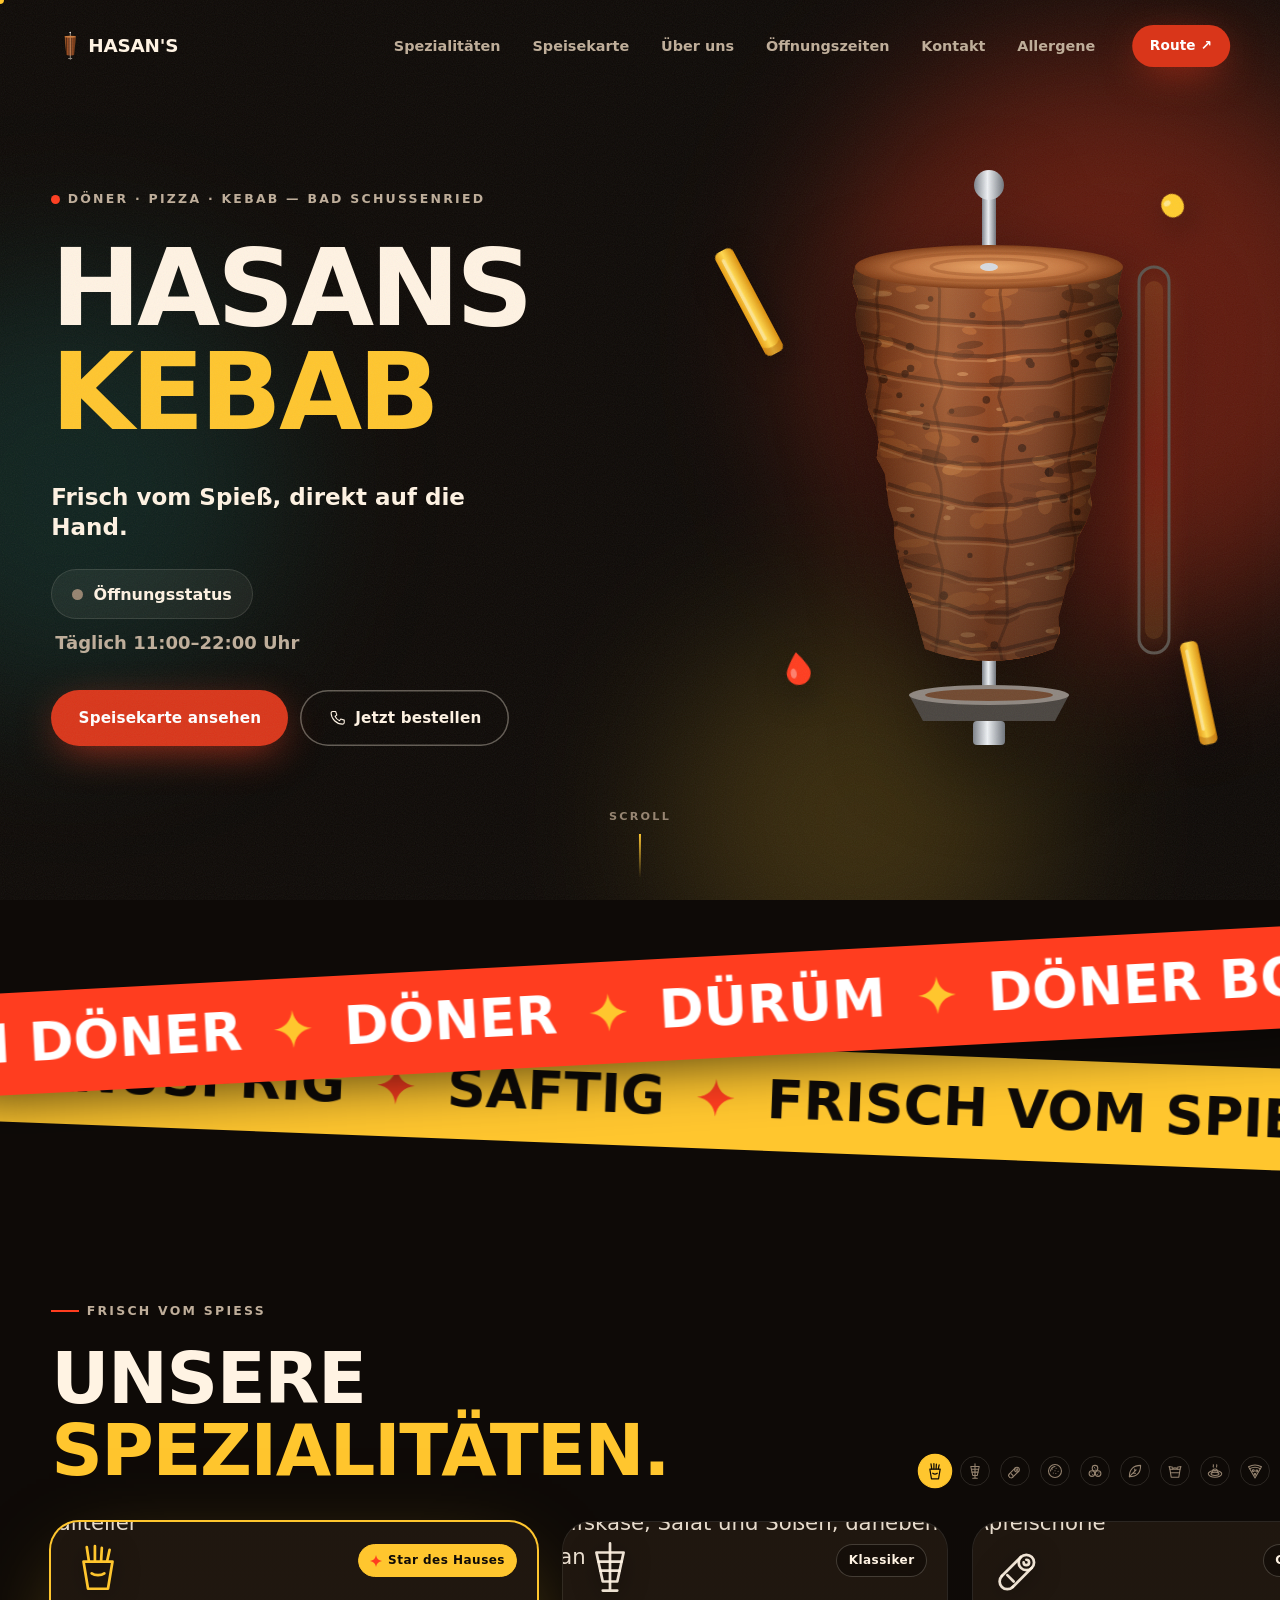
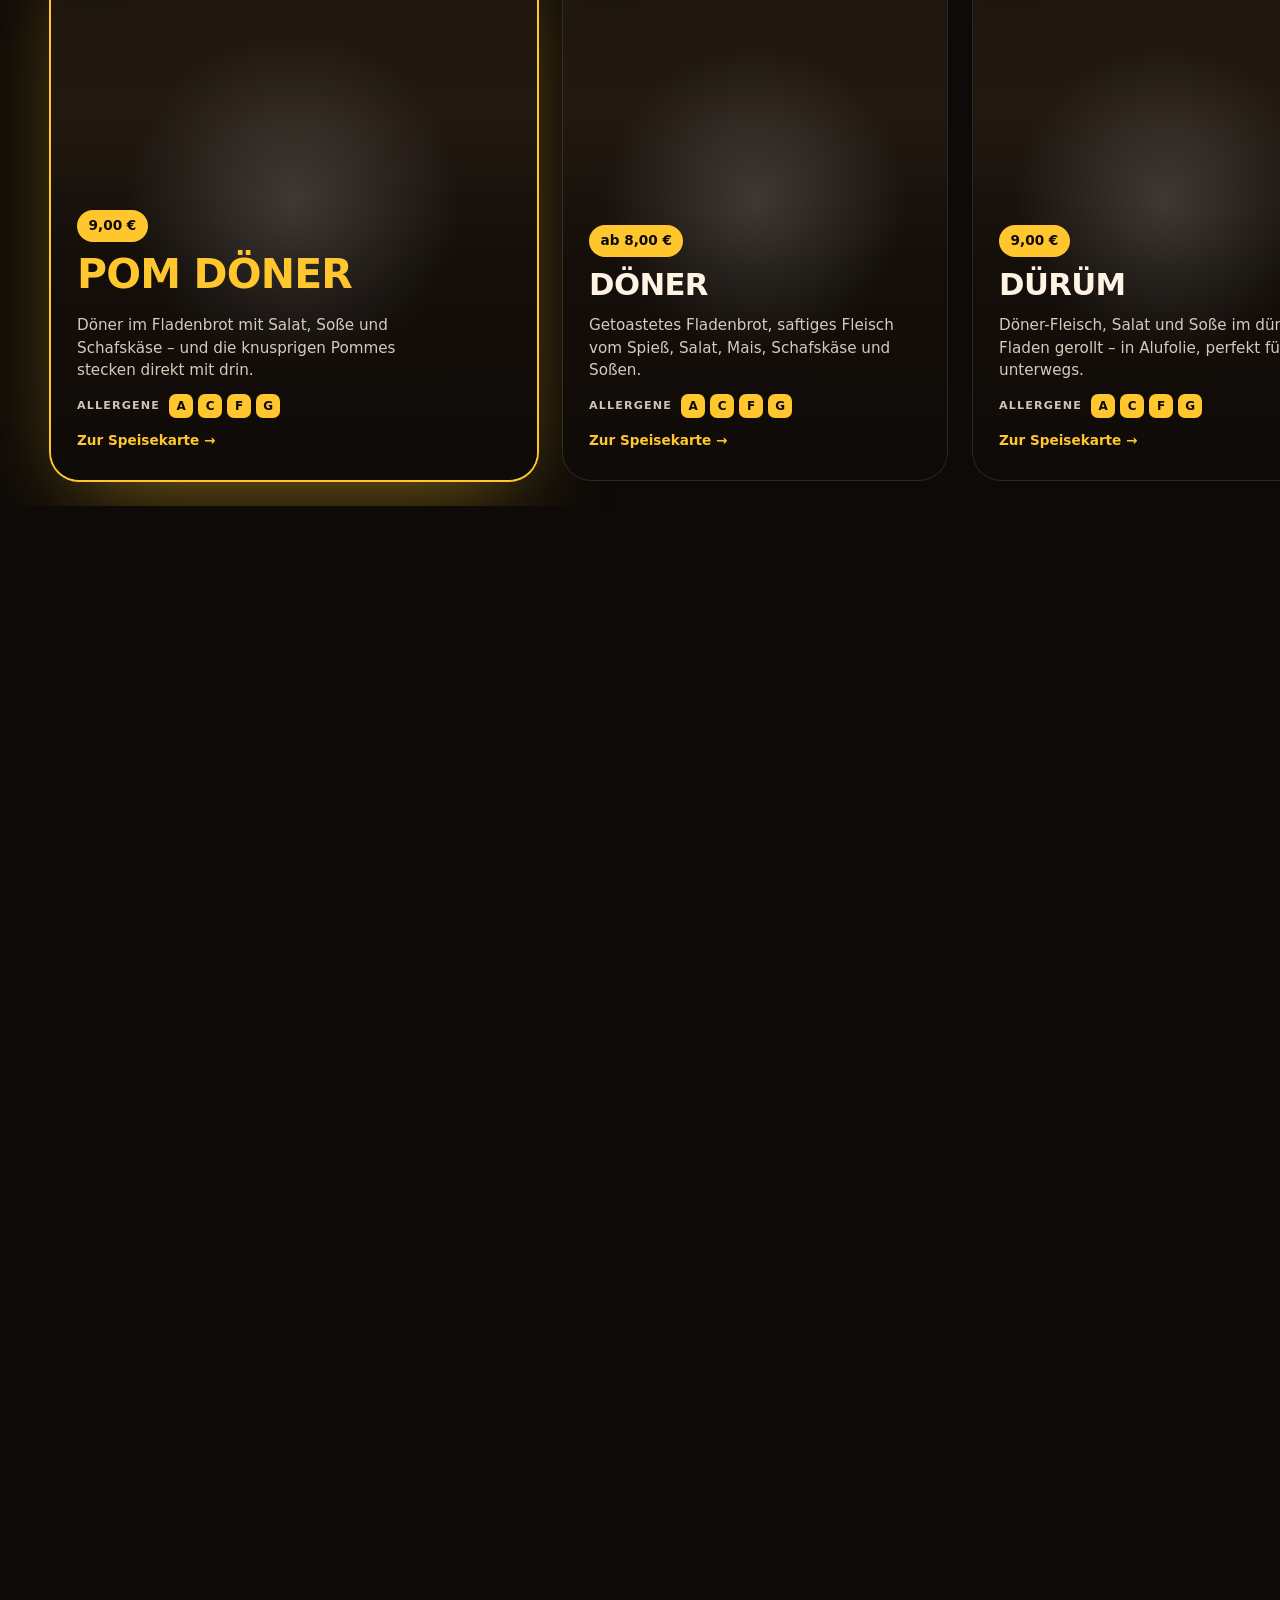
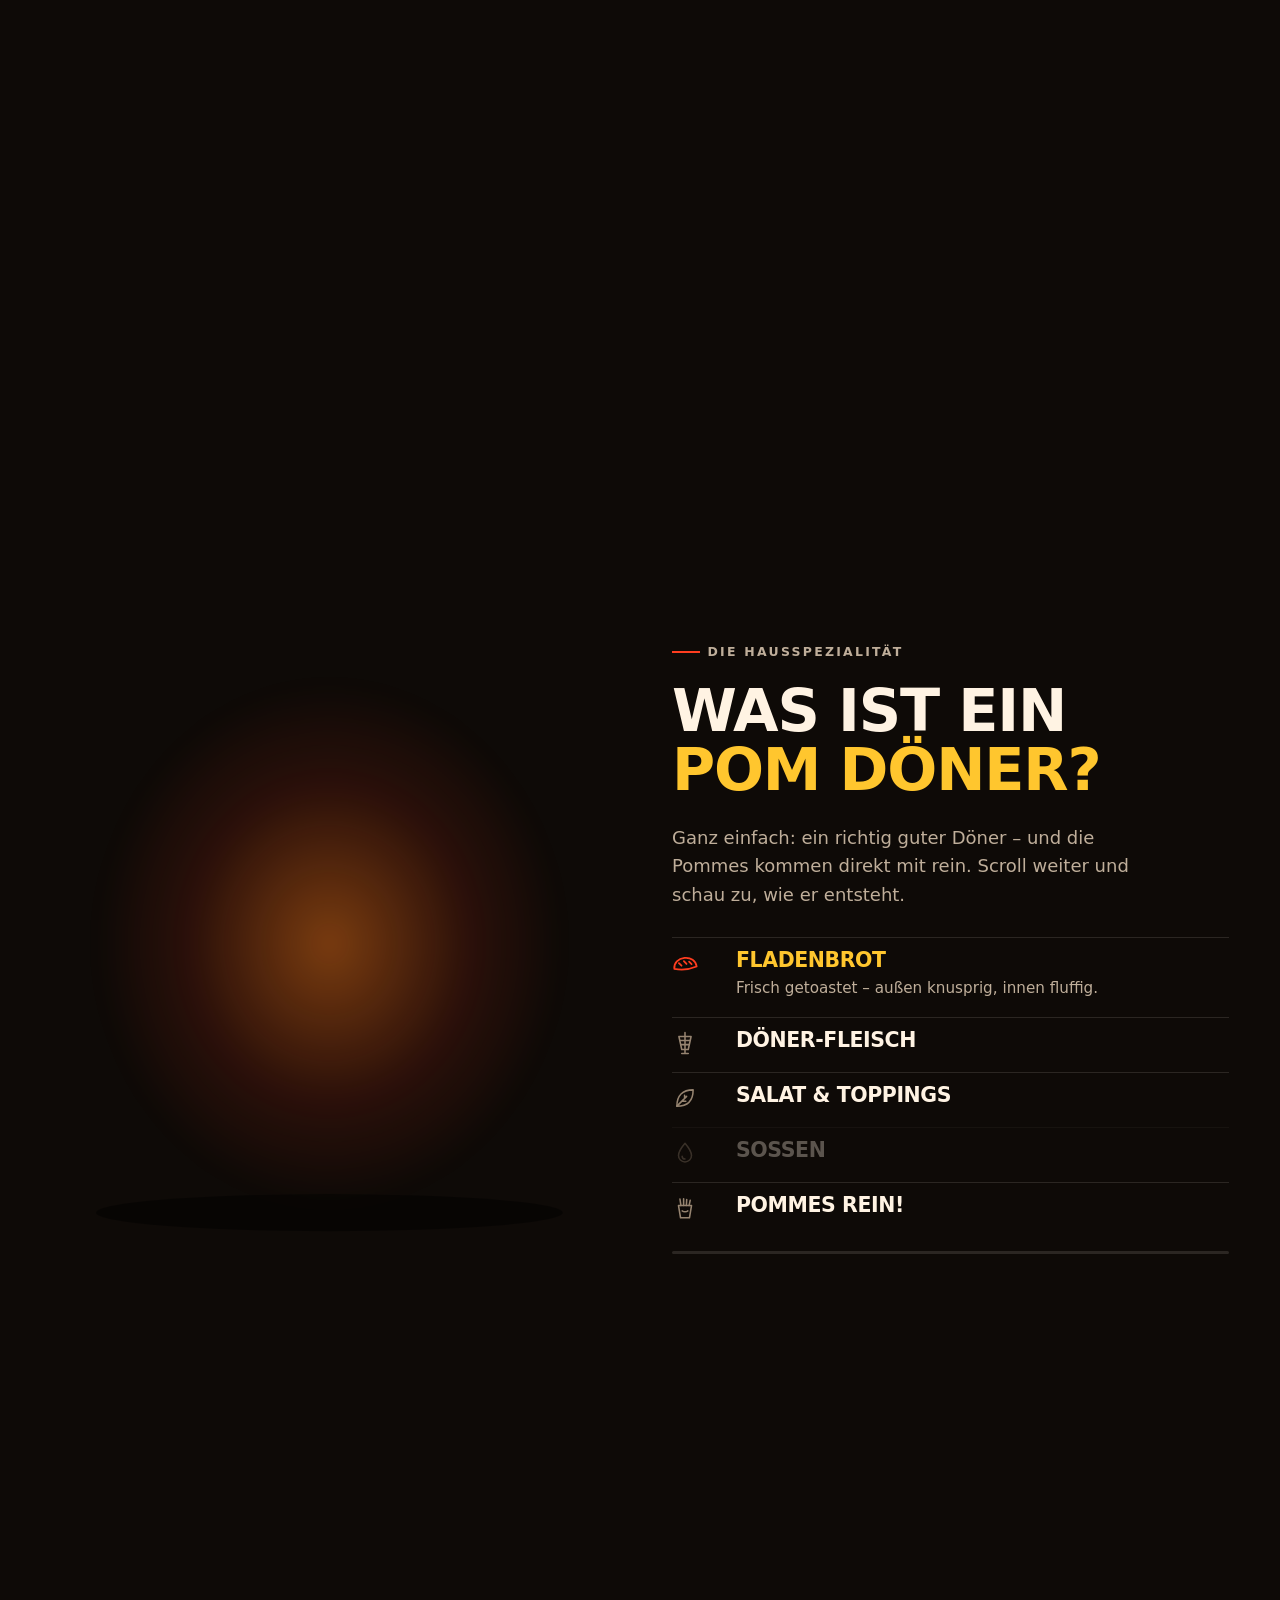
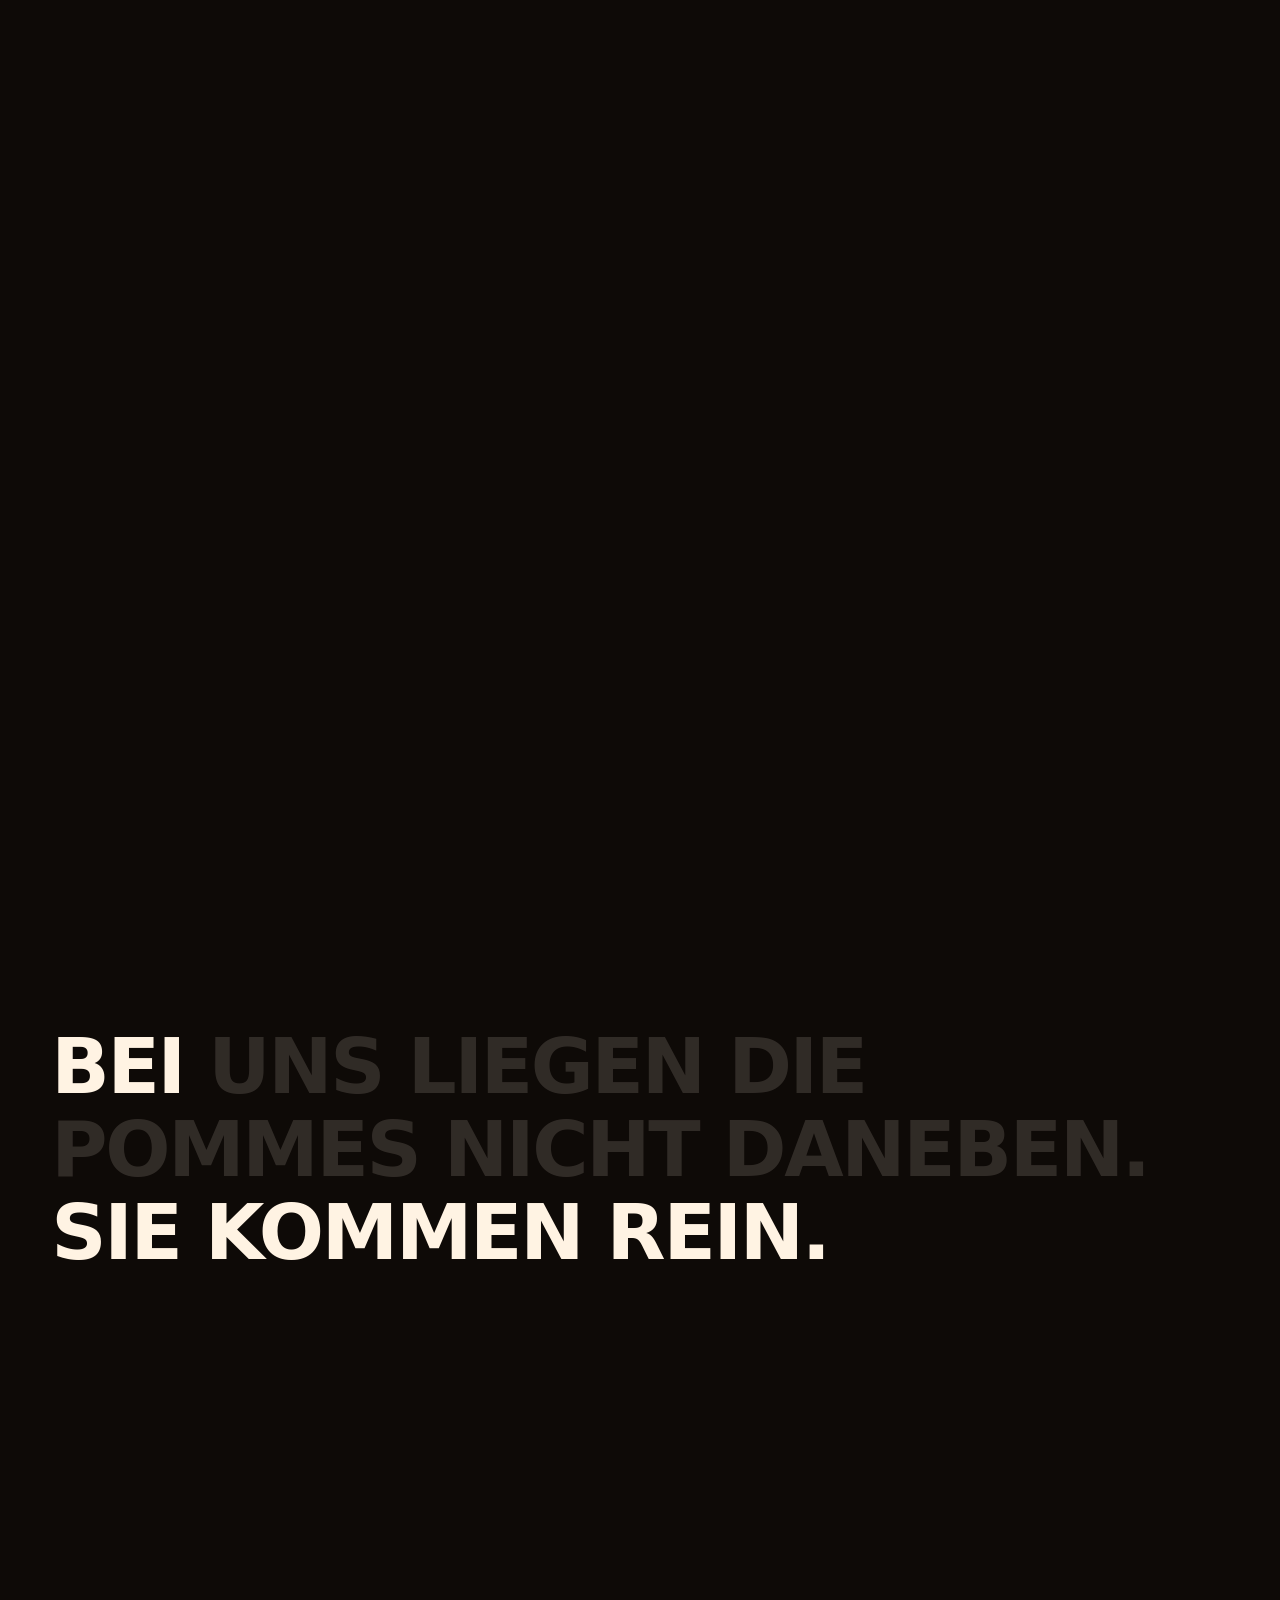
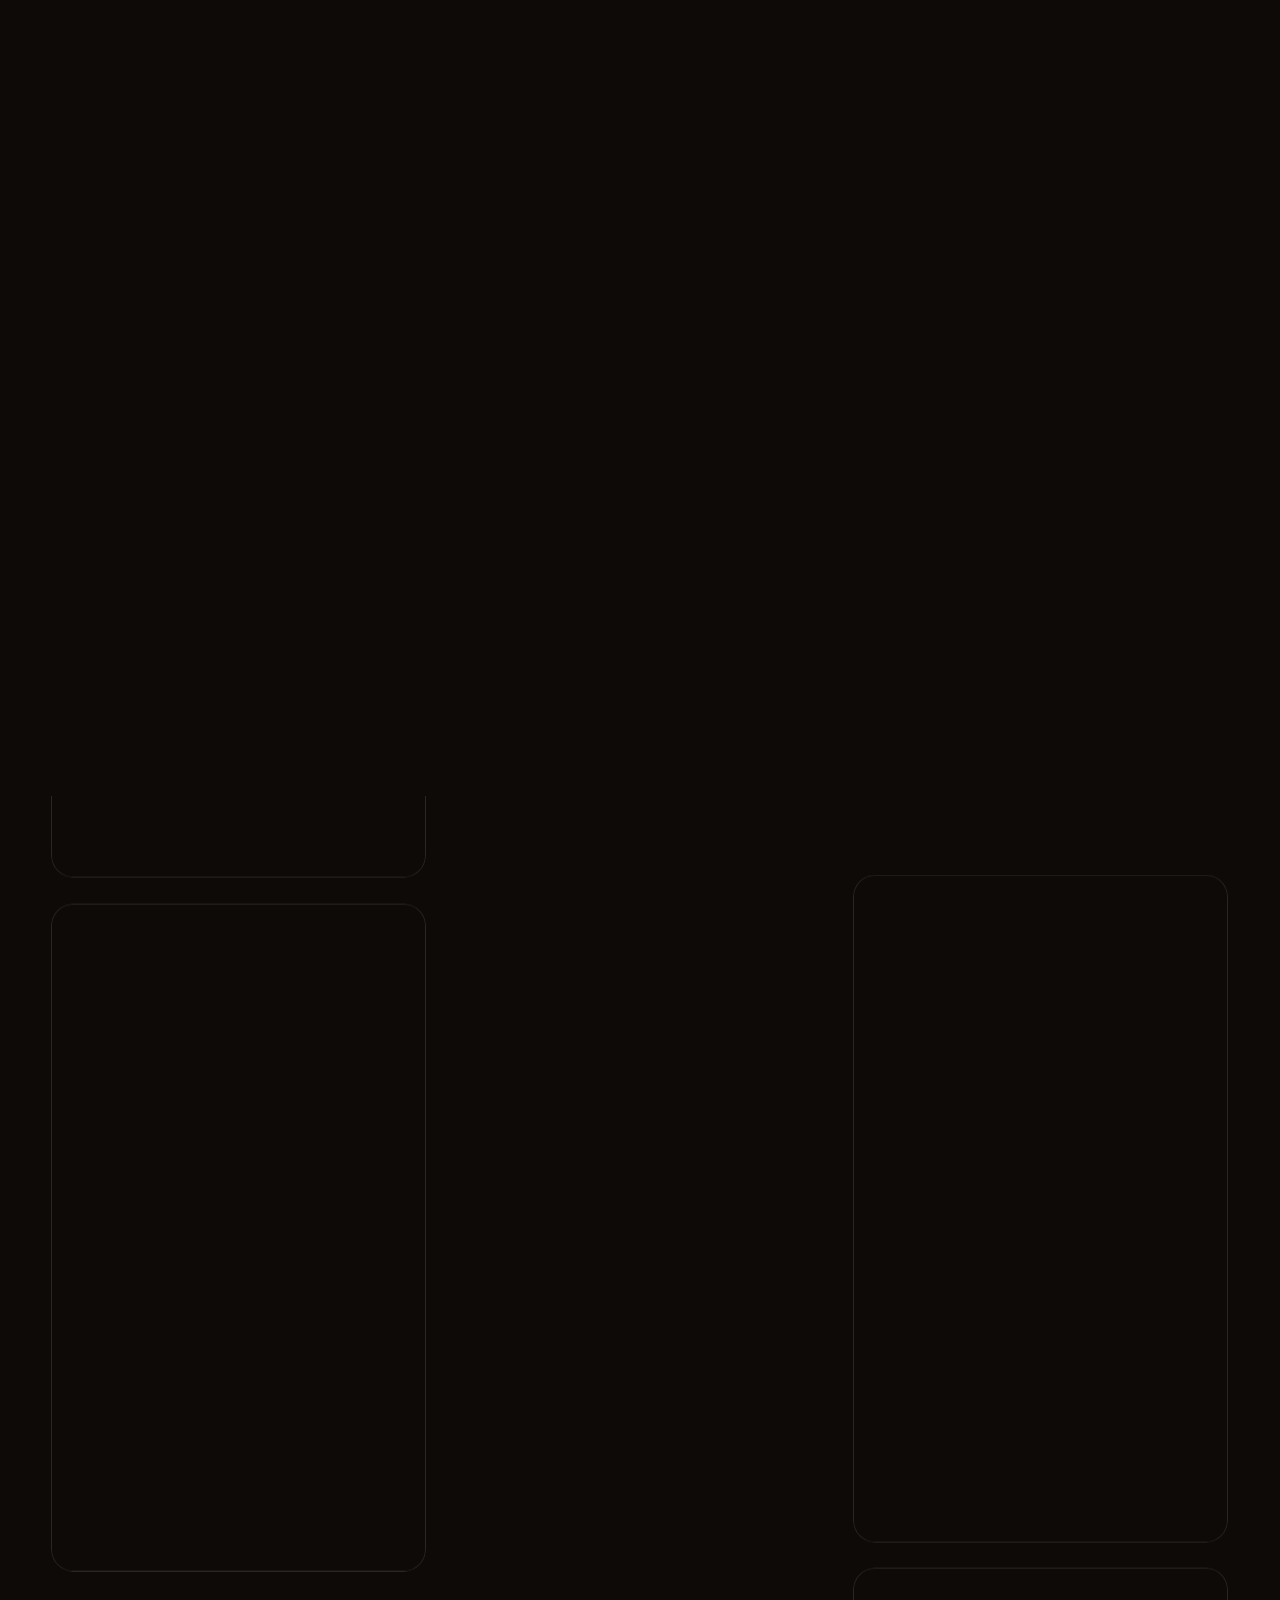
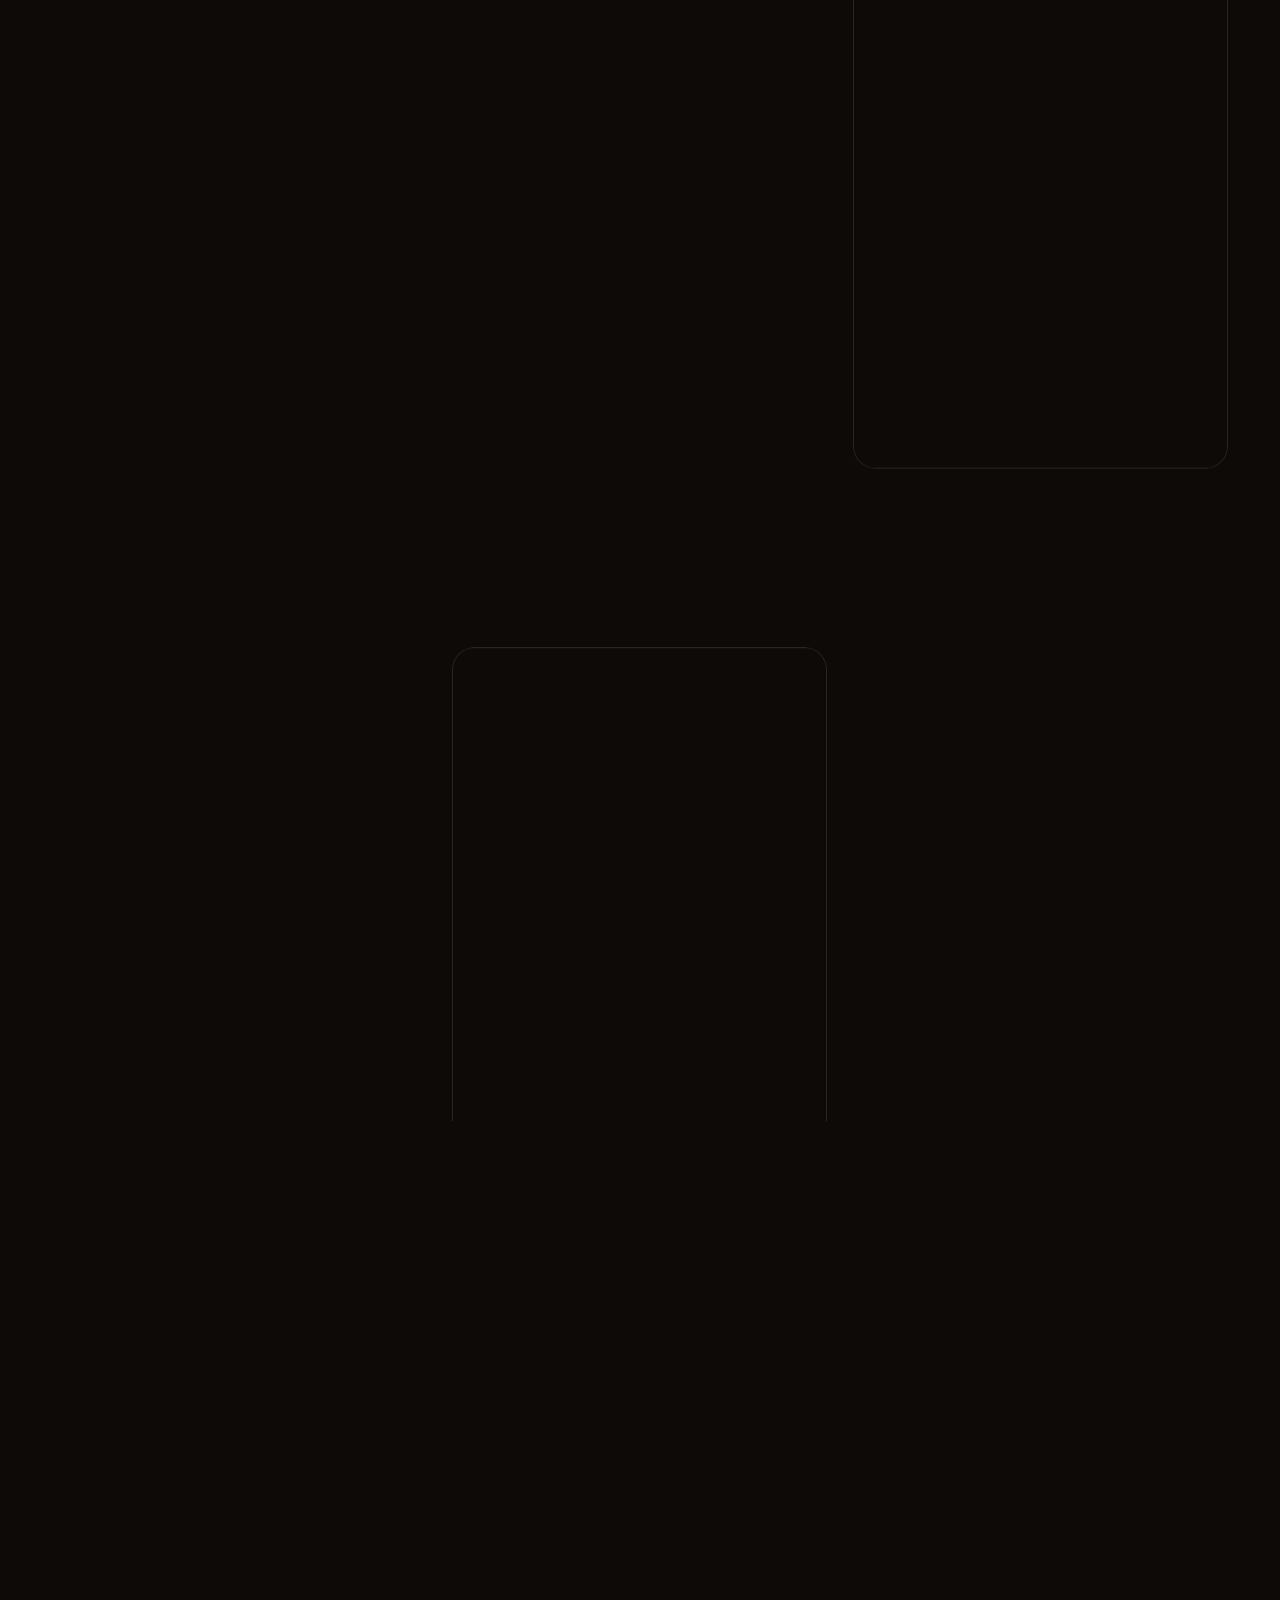
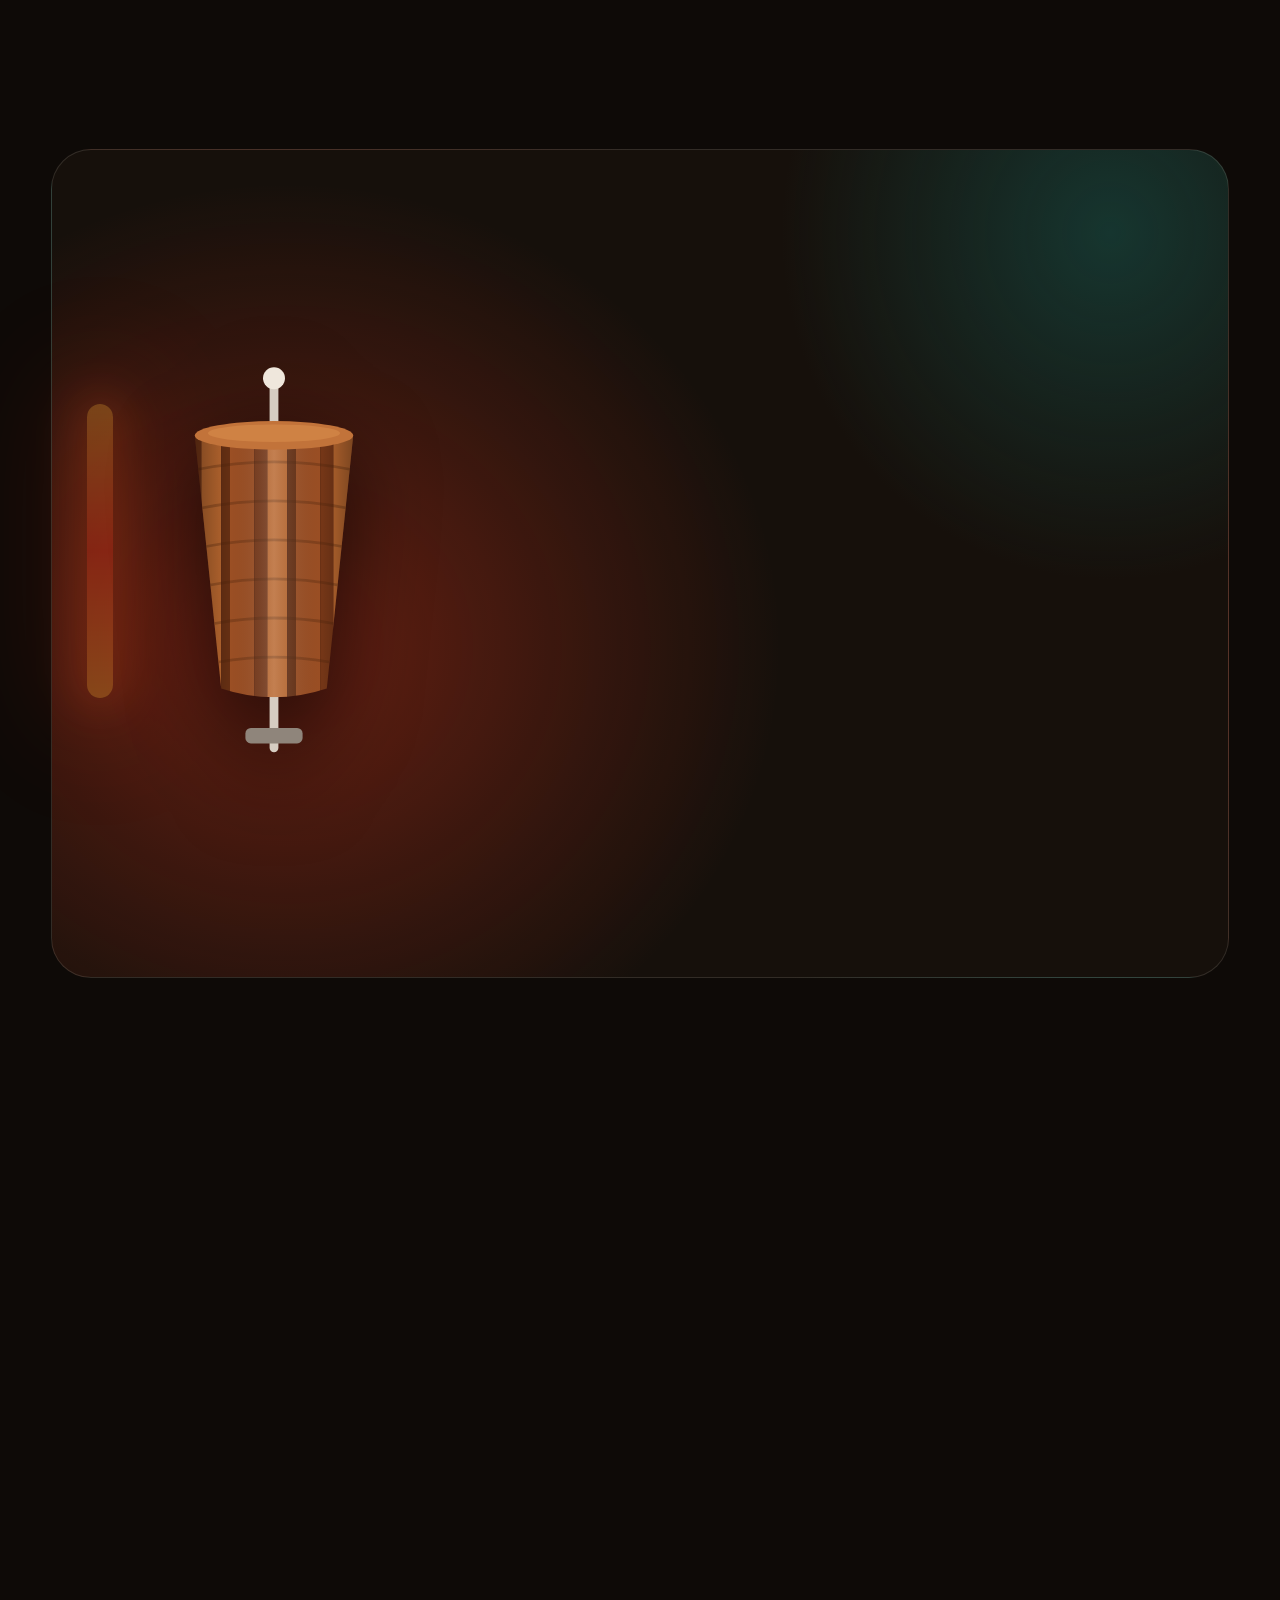
==== index.html @ b7148147 "Replace the intro with a fiery knife-cut animation - Dark stage: the döner spit pops in with a fire " ====
<!doctype html>
<html lang="de" class="no-js is-loading">
<head>
  <meta charset="utf-8">
  <meta name="viewport" content="width=device-width, initial-scale=1, viewport-fit=cover">
  <title>Hasans Kebab – Frisch vom Spieß in Bad Schussenried</title>
  <meta name="description" content="Hasan's Döner-Pizza-Kebab, Zeppelinstraße 8 in Bad Schussenried – täglich 11–22 Uhr. Döner, Pom Döner (Döner mit Pommes drin), Dürüm, Lahmacun, Pide, Steinofen-Pizza, Calzone und mehr – täglich 11–22 Uhr, Bar- und Kartenzahlung.">
  <meta name="theme-color" content="#0e0a07">
  <link rel="icon" href="assets/favicon.svg" type="image/svg+xml">

  <meta property="og:type" content="website">
  <meta property="og:locale" content="de_DE">
  <meta property="og:title" content="Hasan's – Pom Döner in Bad Schussenried">
  <meta property="og:description" content="Döner mit Pommes drin. Knusprig, saftig, frisch vom Spieß.">
  <meta property="og:image" content="assets/img/og-pom-doener.jpg">

  <link rel="preload" href="assets/fonts/unbounded-latin-wght-normal.woff2" as="font" type="font/woff2" crossorigin>
  <link rel="preload" href="assets/fonts/manrope-latin-wght-normal.woff2" as="font" type="font/woff2" crossorigin>
  <link rel="stylesheet" href="assets/css/style.css?v=10">
  <script>document.documentElement.classList.replace('no-js', 'js');</script>

  <script type="application/ld+json">
  {
    "@context": "https://schema.org",
    "@type": "Restaurant",
    "name": "Hasan's Döner-Pizza-Kebab",
    "alternateName": "Döner-Pizza-Kebab Hasans",
    "servesCuisine": ["Döner", "Kebab", "Pizza", "Türkisch"],
    "address": {
      "@type": "PostalAddress",
      "streetAddress": "Zeppelinstraße 8",
      "postalCode": "88427",
      "addressLocality": "Bad Schussenried",
      "addressCountry": "DE"
    },
    "telephone": "+49 7583 926440",
    "openingHoursSpecification": [{
      "@type": "OpeningHoursSpecification",
      "dayOfWeek": ["Monday", "Tuesday", "Wednesday", "Thursday", "Friday", "Saturday", "Sunday"],
      "opens": "11:00",
      "closes": "22:00"
    }],
    "paymentAccepted": "Bar, Karte",
    "priceRange": "€",
    "acceptsReservations": false
  }
  </script>
</head>
<body>
  <a class="skip-link" href="#top">Zum Inhalt springen</a>

  <!-- Wiederverwendbare Grafiken -->
  <svg class="sprite" aria-hidden="true" focusable="false">
    <defs>
      <linearGradient id="g-fry" x1="0" x2="1">
        <stop offset="0" stop-color="#e99d12"/>
        <stop offset=".45" stop-color="#ffd84f"/>
        <stop offset="1" stop-color="#dc8f0c"/>
      </linearGradient>
      <linearGradient id="g-bread" x1="0" y1="0" x2="0" y2="1">
        <stop offset="0" stop-color="#f3bd6a"/>
        <stop offset="1" stop-color="#c47a35"/>
      </linearGradient>
      <linearGradient id="g-spit-shade" x1="0" x2="1">
        <stop offset="0" stop-color="#000" stop-opacity=".6"/>
        <stop offset=".3" stop-color="#000" stop-opacity="0"/>
        <stop offset=".5" stop-color="#fff" stop-opacity=".16"/>
        <stop offset=".72" stop-color="#000" stop-opacity="0"/>
        <stop offset="1" stop-color="#000" stop-opacity=".65"/>
      </linearGradient>
      <clipPath id="clip-spit">
        <path d="M28 64q72-22 144 0l-24 230q-48 16-96 0z"/>
      </clipPath>
      <pattern id="p-spit" width="60" height="10" patternUnits="userSpaceOnUse">
        <rect width="22" height="10" fill="#9b4f24"/>
        <rect x="22" width="12" height="10" fill="#743617"/>
        <rect x="34" width="18" height="10" fill="#b8672f"/>
        <rect x="52" width="8" height="10" fill="#652f13"/>
      </pattern>
    </defs>
    <symbol id="i-fry" viewBox="0 0 24 120">
      <rect x="2" y="2" width="20" height="116" rx="6" fill="url(#g-fry)"/>
      <rect x="7" y="10" width="3.5" height="92" rx="1.75" fill="#fff5c4" opacity=".6"/>
      <path d="M2 106c6 6 14 6 20 0v6a6 6 0 0 1-6 6H8a6 6 0 0 1-6-6z" fill="#b8690a" opacity=".5"/>
    </symbol>
    <symbol id="i-corn" viewBox="0 0 30 30">
      <path d="M15 2c9 0 13 8 12 15-1 8-7 11-12 11S4 25 3 17C2 10 6 2 15 2z" fill="#ffcd2e"/>
      <ellipse cx="11" cy="10" rx="4" ry="3" fill="#fff3b5" opacity=".7"/>
    </symbol>
    <symbol id="i-drop" viewBox="0 0 30 34">
      <path d="M15 1S3 16 3 22a12 12 0 0 0 24 0C27 16 15 1 15 1z" fill="#ff3d1f"/>
      <ellipse cx="10" cy="22" rx="3" ry="5" fill="#fff" opacity=".35"/>
    </symbol>
    <symbol id="i-spark" viewBox="0 0 24 24">
      <path d="M12 0c1 7 5 11 12 12-7 1-11 5-12 12-1-7-5-11-12-12 7-1 11-5 12-12z" fill="currentColor"/>
    </symbol>
    <symbol id="i-spit" viewBox="0 0 200 360">
      <rect x="96" y="6" width="8" height="346" rx="4" fill="#d6cdc2"/>
      <circle cx="100" cy="12" r="10" fill="#efe7dc"/>
      <g clip-path="url(#clip-spit)">
        <g class="spit__bands">
          <rect x="-120" y="40" width="440" height="270" fill="url(#p-spit)"/>
        </g>
        <path d="M30 95q70-14 140 0M34 130q66-13 132 0M38 165q62-12 124 0M42 200q58-11 116 0M46 235q54-10 108 0M50 270q50-9 100 0" stroke="#4a210c" stroke-width="2.5" fill="none" opacity=".3"/>
        <rect x="0" y="40" width="200" height="270" fill="url(#g-spit-shade)"/>
      </g>
      <ellipse cx="100" cy="64" rx="72" ry="13" fill="#c2733a"/>
      <ellipse cx="100" cy="62" rx="60" ry="8" fill="#d98c4c" opacity=".6"/>
      <rect x="74" y="330" width="52" height="14" rx="5" fill="#8f857b"/>
    </symbol>
    <!-- Linien-Symbole für Speisekarte, Karten und Schritte -->
    <symbol id="l-spiess" viewBox="0 0 32 32"><path d="M16 3v26M12 29h8"/><path d="M8.5 8h15l-3.5 16h-8z"/><path d="M9.6 13h12.8M10.7 18h10.6"/></symbol>
    <symbol id="l-box" viewBox="0 0 32 32"><path d="M7 13h18l-2.2 14H9.2z"/><path d="M7 13 5.5 8 12 9.5M25 13l1.5-5L20 9.5"/><path d="M11 13c1.6-3.4 8.4-3.4 10 0"/><path d="M9.8 19h12.4"/></symbol>
    <symbol id="l-wrap" viewBox="0 0 32 32"><path d="M6 21 16.5 10.5M12 27l10.5-10.5"/><circle cx="19.5" cy="13.5" r="4.24"/><path d="M6 21a4.24 4.24 0 0 0 6 6"/><path d="M19.5 12a1.5 1.5 0 1 1-1.5 1.5"/><path d="M9 20.5l3.5 3.5"/></symbol>
    <symbol id="l-tasche" viewBox="0 0 32 32"><path d="M5 13a11 11 0 0 0 22 0z"/><path d="M9.5 13a6.5 6.5 0 0 0 13 0"/><path d="M5.5 13c1.6-3.2 3.7-3.2 5.3 0s3.7 3.2 5.3 0 3.7-3.2 5.3 0 3.4-3 5.1-.2"/><path d="M13 7.5c.6-1.4 1.6-2.2 3-2.5M18.5 8c.4-1 1.1-1.6 2-1.8"/></symbol>
    <symbol id="l-teller" viewBox="0 0 32 32"><ellipse cx="16" cy="21" rx="12" ry="6"/><ellipse cx="16" cy="21" rx="7" ry="3"/><path d="M11 19c0-4 2.3-6.5 5-6.5s5 2.5 5 6.5"/><path d="M13 9c-1-1.5 1-2.5 0-4M19 9c-1-1.5 1-2.5 0-4"/></symbol>
    <symbol id="l-lahmacun" viewBox="0 0 32 32"><circle cx="16" cy="16" r="11.5"/><path d="M11.5 12.5h.01M18 11h.01M21.5 16.5h.01M13 19.5h.01M17.5 20.5h.01M16 15.5h.01"/><path d="M8 16c.8-4 4-7.5 8-8"/></symbol>
    <symbol id="l-pide" viewBox="0 0 32 32"><path d="M2.5 16c5-4.6 9.3-6.2 13.5-6.2s8.5 1.6 13.5 6.2c-5 4.6-9.3 6.2-13.5 6.2S7.5 20.6 2.5 16z"/><path d="M2.5 16H6M26 16h3.5"/><path d="M10.5 15h.01M13.5 17.5h.01M16.5 14.3h.01M19.5 17.3h.01M22 15h.01"/></symbol>
    <symbol id="l-pizza" viewBox="0 0 32 32"><path d="M16 28.5 4.5 8.6c7.2-4.1 15.8-4.1 23 0z"/><path d="M6.4 11.9c6.2-3.3 13-3.3 19.2 0"/><circle cx="13" cy="15.5" r="1.7"/><circle cx="19.2" cy="16.2" r="1.7"/><circle cx="16" cy="21.8" r="1.5"/></symbol>
    <symbol id="l-calzone" viewBox="0 0 32 32"><path d="M4 21a12 12 0 0 1 24 0z"/><path d="M6.5 21v2.5M10.5 21v2.8M14.5 21v3M18.5 21v3M22.5 21v2.8M26 21v2.2"/><path d="M12.5 14l2 2M17.5 12.5l2 2"/></symbol>
    <symbol id="l-falafel" viewBox="0 0 32 32"><circle cx="10.5" cy="20.5" r="5"/><circle cx="21.5" cy="20.5" r="5"/><circle cx="16" cy="11" r="5"/><path d="M9 19h.01M12 22h.01M20 22h.01M23 19h.01M15 10h.01M17.5 12.5h.01"/></symbol>
    <symbol id="l-salat" viewBox="0 0 32 32"><path d="M4 16h24a12 10 0 0 1-24 0z"/><path d="M9 16c-.3-4.2 2.5-7.5 7-8M15 16c0-4.5 2.8-8 8-8.6M20 16c.2-2.6 1.8-4.6 5-5"/><path d="M12 26h8"/></symbol>
    <symbol id="l-burger" viewBox="0 0 32 32"><path d="M6 14c0-5 4.5-8 10-8s10 3 10 8z"/><path d="M5 17.5h22"/><path d="M5.5 21c2 1.5 3.5 1.5 5.5 0s3.5-1.5 5.5 0 3.5 1.5 5.5 0 3-1.5 5 0"/><path d="M6 24h20v.5a3 3 0 0 1-3 3H9a3 3 0 0 1-3-3z"/><path d="M12 10h.01M16 9h.01M20 10h.01"/></symbol>
    <symbol id="l-pommes" viewBox="0 0 32 32"><path d="M8 13h16l-2.5 15h-11z"/><path d="M11 13l-1.2-8M14.3 13V4.5M17.7 13l.4-7.5M21 13l1.4-6.5"/><path d="M12.5 19.5c1.8 1.3 5.2 1.3 7 0"/></symbol>
    <symbol id="l-baklava" viewBox="0 0 32 32"><path d="M16 4l10 12-10 12L6 16z"/><path d="M16 10.5l4.6 5.5-4.6 5.5-4.6-5.5z"/><path d="M16 16h.01"/></symbol>
    <symbol id="l-drink" viewBox="0 0 32 32"><path d="M8.5 10h15l-2 18h-11z"/><path d="M17.5 10l3-7h3.5"/><path d="M9.3 16.5h13.4"/><path d="M13 20.5h.01M17 23h.01"/></symbol>
    <symbol id="l-brot" viewBox="0 0 32 32"><path d="M4 21c0-6.5 5.4-10.5 12-10.5S28 14.5 28 21c-8 2.4-16 2.4-24 0z"/><path d="M9.5 15.5l2.5 3M15 14l2.5 3.2M20.5 15l2.4 3"/></symbol>
    <symbol id="l-blatt" viewBox="0 0 32 32"><path d="M6 26C6 13 13 6 26 6c0 13-7 20-20 20z"/><path d="M6 26 18 14M12 20h5M15.5 16.5v-4"/></symbol>
    <symbol id="l-tropfen" viewBox="0 0 32 32"><path d="M16 4s-8 9.5-8 15a8 8 0 0 0 16 0c0-5.5-8-15-8-15z"/><path d="M12.5 20a3.5 3.5 0 0 0 3.5 3.5"/></symbol>
    <symbol id="l-keule" viewBox="0 0 32 32"><path d="M13.2 18.8C9.6 15.2 10 9.7 13.6 6.8c3.6-2.9 9-2.4 11.7 1.1 2.8 3.6 2 8.9-1.6 11.5-3.1 2.2-7.5 2-10.5-.6z"/><path d="M13.2 18.8 8.5 23.5"/><path d="M8.5 23.5a2.3 2.3 0 1 0-2.4 3.6 2.3 2.3 0 1 0 3.6-2.4z"/><path d="M17.5 10.5c1.2-1 2.8-1.2 4.1-.6"/></symbol>
    <symbol id="l-tasse" viewBox="0 0 32 32"><path d="M6 13h16v7a6 6 0 0 1-6 6h-4a6 6 0 0 1-6-6z"/><path d="M22 15h2a3 3 0 0 1 0 6h-2.3"/><path d="M11 9c-.8-1.3.8-2.2 0-3.6M16 9c-.8-1.3.8-2.2 0-3.6"/></symbol>
    <symbol id="l-phone" viewBox="0 0 32 32"><path d="M9.5 4.5h4l2 6.2-3.1 2a14.5 14.5 0 0 0 7.9 7.9l2-3.1 6.2 2v4a3 3 0 0 1-3 3C14.9 26.5 5.5 17.1 5.5 7.5a3 3 0 0 1 4-3z"/></symbol>
    <symbol id="l-hinweis" viewBox="0 0 32 32"><path d="M16 4 29 27H3z"/><path d="M16 12.5v6.5M16 23h.01"/></symbol>
    <symbol id="l-plus" viewBox="0 0 32 32"><path d="M16 8v16M8 16h16"/></symbol>
  </svg>

  <!-- Intro: Spieß glüht auf, Schriftzug füllt sich mit Glut, ein Messerschnitt teilt den Bildschirm -->
  <div class="loader" aria-hidden="true">
    <div class="loader__half loader__half--back loader__half--top"></div>
    <div class="loader__half loader__half--back loader__half--bottom"></div>
    <div class="loader__half loader__half--top">
      <div class="loader__scene">
        <div class="loader__glow"></div>
        <div class="loader__embers"><i style="--x:47.7%;--s:4.8px;--t:2.67s;--d:-0.38s;--dx:-59px"></i><i style="--x:95.7%;--s:4.2px;--t:2.63s;--d:-1.21s;--dx:50px"></i><i style="--x:59.3%;--s:4.5px;--t:2.66s;--d:-0.39s;--dx:-4px"></i><i style="--x:37.8%;--s:3.7px;--t:1.94s;--d:-1.12s;--dx:-35px"></i><i style="--x:10.9%;--s:4.9px;--t:2.14s;--d:-0.87s;--dx:47px"></i><i style="--x:12.0%;--s:5.7px;--t:2.91s;--d:-1.93s;--dx:-32px"></i><i style="--x:12.4%;--s:6.0px;--t:3.11s;--d:-0.35s;--dx:-6px"></i><i style="--x:93.4%;--s:4.4px;--t:3.01s;--d:-1.68s;--dx:29px"></i><i style="--x:85.5%;--s:4.4px;--t:2.41s;--d:-0.2s;--dx:17px"></i><i style="--x:42.5%;--s:4.6px;--t:2.36s;--d:-0.91s;--dx:-57px"></i><i style="--x:62.9%;--s:2.8px;--t:1.91s;--d:-1.5s;--dx:-27px"></i><i style="--x:36.8%;--s:3.8px;--t:2.7s;--d:-1.82s;--dx:-46px"></i><i style="--x:27.2%;--s:3.7px;--t:2.19s;--d:-1.26s;--dx:37px"></i><i style="--x:50.0%;--s:2.6px;--t:2.92s;--d:-1.26s;--dx:6px"></i><i style="--x:6.4%;--s:4.9px;--t:1.67s;--d:-0.34s;--dx:17px"></i><i style="--x:13.4%;--s:4.4px;--t:1.88s;--d:-1.31s;--dx:-56px"></i></div>
        <svg class="loader__spit"><use href="#i-spit"/></svg>
        <p class="loader__title"><span class="loader__word" data-text="HASANS">HASANS</span><span class="loader__word loader__word--2" data-text="KEBAB">KEBAB</span></p>
        <p class="loader__status"><span data-loader-msg>Spieß wird angeheizt</span> <span class="loader__count"><span data-count>0</span>%</span></p>
      </div>
    </div>
    <div class="loader__half loader__half--bottom">
      <div class="loader__scene">
        <div class="loader__glow"></div>
        <div class="loader__embers"><i style="--x:47.7%;--s:4.8px;--t:2.67s;--d:-0.38s;--dx:-59px"></i><i style="--x:95.7%;--s:4.2px;--t:2.63s;--d:-1.21s;--dx:50px"></i><i style="--x:59.3%;--s:4.5px;--t:2.66s;--d:-0.39s;--dx:-4px"></i><i style="--x:37.8%;--s:3.7px;--t:1.94s;--d:-1.12s;--dx:-35px"></i><i style="--x:10.9%;--s:4.9px;--t:2.14s;--d:-0.87s;--dx:47px"></i><i style="--x:12.0%;--s:5.7px;--t:2.91s;--d:-1.93s;--dx:-32px"></i><i style="--x:12.4%;--s:6.0px;--t:3.11s;--d:-0.35s;--dx:-6px"></i><i style="--x:93.4%;--s:4.4px;--t:3.01s;--d:-1.68s;--dx:29px"></i><i style="--x:85.5%;--s:4.4px;--t:2.41s;--d:-0.2s;--dx:17px"></i><i style="--x:42.5%;--s:4.6px;--t:2.36s;--d:-0.91s;--dx:-57px"></i><i style="--x:62.9%;--s:2.8px;--t:1.91s;--d:-1.5s;--dx:-27px"></i><i style="--x:36.8%;--s:3.8px;--t:2.7s;--d:-1.82s;--dx:-46px"></i><i style="--x:27.2%;--s:3.7px;--t:2.19s;--d:-1.26s;--dx:37px"></i><i style="--x:50.0%;--s:2.6px;--t:2.92s;--d:-1.26s;--dx:6px"></i><i style="--x:6.4%;--s:4.9px;--t:1.67s;--d:-0.34s;--dx:17px"></i><i style="--x:13.4%;--s:4.4px;--t:1.88s;--d:-1.31s;--dx:-56px"></i></div>
        <svg class="loader__spit"><use href="#i-spit"/></svg>
        <p class="loader__title"><span class="loader__word" data-text="HASANS">HASANS</span><span class="loader__word loader__word--2" data-text="KEBAB">KEBAB</span></p>
        <p class="loader__status"><span data-loader-msg>Spieß wird angeheizt</span> <span class="loader__count"><span data-count>0</span>%</span></p>
      </div>
    </div>
    <svg class="loader__cut" viewBox="0 0 100 100" preserveAspectRatio="none"><line x1="-2" y1="58.32" x2="102" y2="41.68" pathLength="100"/></svg>
    <div class="loader__flash"></div>
  </div>

  <div class="progress" aria-hidden="true"></div>
  <div class="cursor" aria-hidden="true">
    <div class="cursor__dot"></div>
    <div class="cursor__ring"><span class="cursor__label"></span></div>
  </div>

  <header class="nav">
    <a class="nav__logo" href="#top" aria-label="Hasan's – zum Seitenanfang">
      <svg class="nav__spit" aria-hidden="true"><use href="#i-spit"/></svg>
      <span>HASAN'S</span>
    </a>
    <nav class="nav__links" aria-label="Hauptnavigation">
      <a href="#menu">Spezialitäten</a>
      <a href="speisekarte.html">Speisekarte</a>
      <a href="#ueber-uns">Über uns</a>
      <a href="#oeffnungszeiten">Öffnungszeiten</a>
      <a href="#besuch">Kontakt</a>
      <a href="#allergene">Allergene</a>
    </nav>
    <a class="btn btn--small btn--primary nav__cta magnetic" href="https://www.google.com/maps/search/?api=1&amp;query=D%C3%B6ner-Pizza-Kebab+Hasans%2C+Zeppelinstra%C3%9Fe+8%2C+88427+Bad+Schussenried" target="_blank" rel="noopener">Route ↗</a>
    <button class="nav__burger" type="button" aria-expanded="false" aria-controls="mobile-menu" aria-label="Menü öffnen">
      <span></span><span></span>
    </button>
  </header>

  <div class="mobile-menu" id="mobile-menu" inert>
    <nav aria-label="Mobile Navigation">
      <a href="#menu" style="--i:0">Spezialitäten</a>
      <a href="speisekarte.html" style="--i:1">Speisekarte</a>
      <a href="#ueber-uns" style="--i:2">Über uns</a>
      <a href="#oeffnungszeiten" style="--i:3">Öffnungszeiten</a>
      <a href="#besuch" style="--i:4">Kontakt</a>
      <a href="#allergene" style="--i:5">Allergene</a>
    </nav>
    <p class="mobile-menu__foot">Zeppelinstraße 8 · Bad Schussenried<br><a href="tel:+497583926440">07583 926440</a></p>
  </div>

  <main id="top">

    <!-- HERO -->
    <section class="hero" aria-labelledby="hero-title">
      <div class="hero__bg" aria-hidden="true">
        <span class="blob blob--1"></span>
        <span class="blob blob--2"></span>
        <span class="blob blob--3"></span>
      </div>

      <div class="hero__content">
        <p class="eyebrow" data-hero style="--d:0">
          <span class="pulse"></span> Döner · Pizza · Kebab — Bad Schussenried
        </p>
        <h1 class="hero__title" id="hero-title" aria-label="Hasans Kebab">
          <span class="line" aria-hidden="true"><span data-split>HASANS</span></span>
          <span class="line line--fry" aria-hidden="true"><span data-split>KEBAB</span></span>
        </h1>
        <p class="hero__lead" data-hero style="--d:1">Frisch vom Spieß, direkt auf die Hand.</p>
        <div class="hero__open" data-hero style="--d:2">
          <p class="open-status open-status--big" data-open-status data-open-style="short" role="status">
            <span class="open-status__dot"></span><span data-open-text>Öffnungsstatus</span>
          </p>
          <p class="hero__hours">Täglich 11:00–22:00 Uhr</p>
        </div>
        <div class="hero__actions" data-hero style="--d:3">
          <a class="btn btn--primary magnetic" href="speisekarte.html">Speisekarte ansehen</a>
          <a class="btn btn--ghost magnetic" href="tel:+497583926440" aria-label="Jetzt bestellen – anrufen unter 07583 926440"><svg class="btn__ico" aria-hidden="true"><use href="#l-phone"/></svg>Jetzt bestellen</a>
        </div>
      </div>

      <div class="hero__visual">
        <div class="hero__spit">
        <svg class="hero-spit" viewBox="0 0 400 620" role="img" aria-labelledby="hero-spit-title">
          <title id="hero-spit-title">Döner-Spieß – dreht sich während der Öffnungszeiten</title>
          <defs>
            <linearGradient id="hs-steel" x1="0" x2="1"><stop offset="0" stop-color="#7d828a"/><stop offset=".45" stop-color="#eef1f4"/><stop offset="1" stop-color="#6f747b"/></linearGradient>
            <linearGradient id="hs-shade" x1="0" x2="1"><stop offset="0" stop-color="#000" stop-opacity=".78"/><stop offset=".15" stop-color="#000" stop-opacity=".22"/><stop offset=".36" stop-color="#ffd8a8" stop-opacity=".2"/><stop offset=".5" stop-color="#fff" stop-opacity=".04"/><stop offset=".78" stop-color="#000" stop-opacity=".3"/><stop offset="1" stop-color="#000" stop-opacity=".82"/></linearGradient>
            <linearGradient id="hs-vshade" x1="0" y1="0" x2="0" y2="1"><stop offset="0" stop-color="#ffb46b" stop-opacity=".25"/><stop offset=".3" stop-color="#000" stop-opacity="0"/><stop offset="1" stop-color="#000" stop-opacity=".4"/></linearGradient>
            <linearGradient id="hs-heat" x1="0" y1="0" x2="0" y2="1"><stop offset="0" stop-color="#ffb347"/><stop offset=".5" stop-color="#ff3d1f"/><stop offset="1" stop-color="#ffb347"/></linearGradient>
            <radialGradient id="hs-cut"><stop offset="0" stop-color="#eaa566"/><stop offset=".6" stop-color="#c47640"/><stop offset="1" stop-color="#7f3c16"/></radialGradient>
            <clipPath id="hs-cone"><path d="M66 112 L63.4 127.9 L69.3 143.8 L66.4 159.8 L68.3 175.7 L75.8 191.6 L74.9 207.5 L79.5 223.4 L76.7 239.3 L79.7 255.2 L86.9 271.2 L90 287.1 L87.7 303 L95.9 318.9 L97.8 334.8 L99.8 350.8 L104.9 366.7 L105.2 382.6 L108.5 398.5 L112 414.4 L116.9 430.3 L123.1 446.2 L127.7 462.2 L131.5 478.1 L136 494 Q200 518 264 494 L270.7 478.1 L269.3 462.2 L273.6 446.2 L277.5 430.3 L285.7 414.4 L286 398.5 L289 382.6 L297.4 366.7 L302.9 350.8 L300.6 334.8 L307.1 318.9 L306.7 303 L309.1 287.1 L312.9 271.2 L318.3 255.2 L321 239.3 L322 223.4 L327 207.5 L329.8 191.6 L327.1 175.7 L333.8 159.8 L328.8 143.8 L329.9 127.9 L334 112 Q200 80 66 112Z"/></clipPath>
            <g id="hs-tile"><rect width="260" height="460" fill="#94431a"/><ellipse cx="84.2" cy="69.4" rx="18.1" ry="3.4" transform="rotate(-9.7 84.2 69.4)" fill="#a8521f"/><ellipse cx="151.5" cy="418.5" rx="10.6" ry="3.5" transform="rotate(-10.3 151.5 418.5)" fill="#7a3412"/><ellipse cx="23.6" cy="195.3" rx="21.1" ry="3.7" transform="rotate(3.1 23.6 195.3)" fill="#9c4a1d"/><ellipse cx="283.6" cy="195.3" rx="21.1" ry="3.7" transform="rotate(3.1 283.6 195.3)" fill="#9c4a1d"/><ellipse cx="151.6" cy="28.5" rx="17" ry="3.3" transform="rotate(-10.9 151.6 28.5)" fill="#9c4a1d"/><ellipse cx="223.2" cy="133.2" rx="9.5" ry="3.7" transform="rotate(1.4 223.2 133.2)" fill="#b35a24"/><ellipse cx="177.3" cy="47.4" rx="16.7" ry="4.1" transform="rotate(1.1 177.3 47.4)" fill="#8a3d17"/><ellipse cx="16.3" cy="27.4" rx="10.5" ry="7.1" transform="rotate(6.7 16.3 27.4)" fill="#7a3412"/><ellipse cx="276.3" cy="27.4" rx="10.5" ry="7.1" transform="rotate(6.7 276.3 27.4)" fill="#7a3412"/><ellipse cx="121.1" cy="424.8" rx="13.1" ry="4.5" transform="rotate(4.8 121.1 424.8)" fill="#9c4a1d"/><ellipse cx="63.5" cy="264.2" rx="15.9" ry="8.3" transform="rotate(-1.2 63.5 264.2)" fill="#c26a2c"/><ellipse cx="158.3" cy="33.7" rx="15.7" ry="4" transform="rotate(-8.4 158.3 33.7)" fill="#b35a24"/><ellipse cx="127.1" cy="18" rx="18.4" ry="7.6" transform="rotate(6.9 127.1 18)" fill="#a8521f"/><ellipse cx="212.8" cy="156.5" rx="13" ry="6" transform="rotate(-1.1 212.8 156.5)" fill="#6b2d0f"/><ellipse cx="218.4" cy="434.6" rx="15.1" ry="7" transform="rotate(5.5 218.4 434.6)" fill="#8a3d17"/><ellipse cx="80.5" cy="265.9" rx="18.6" ry="5.7" transform="rotate(-2.7 80.5 265.9)" fill="#c26a2c"/><ellipse cx="173.8" cy="10.4" rx="14.8" ry="4" transform="rotate(-0.2 173.8 10.4)" fill="#8a3d17"/><ellipse cx="56.7" cy="132.2" rx="19.6" ry="5.4" transform="rotate(-0.1 56.7 132.2)" fill="#6b2d0f"/><ellipse cx="43.3" cy="184.8" rx="11.7" ry="3.8" transform="rotate(8.7 43.3 184.8)" fill="#7a3412"/><ellipse cx="72.4" cy="191" rx="13.1" ry="8.3" transform="rotate(-8.4 72.4 191)" fill="#9c4a1d"/><ellipse cx="45.8" cy="106.7" rx="11" ry="5.9" transform="rotate(-7.6 45.8 106.7)" fill="#a8521f"/><ellipse cx="73.3" cy="67" rx="16.1" ry="6.7" transform="rotate(10.9 73.3 67)" fill="#b35a24"/><ellipse cx="179.5" cy="237.1" rx="17.5" ry="7.1" transform="rotate(-1 179.5 237.1)" fill="#8a3d17"/><ellipse cx="226.5" cy="437.9" rx="18.6" ry="6.4" transform="rotate(-2.4 226.5 437.9)" fill="#7a3412"/><ellipse cx="26.9" cy="291.8" rx="8.1" ry="3.4" transform="rotate(-1.4 26.9 291.8)" fill="#9c4a1d"/><ellipse cx="286.9" cy="291.8" rx="8.1" ry="3.4" transform="rotate(-1.4 286.9 291.8)" fill="#9c4a1d"/><ellipse cx="28.6" cy="276.3" rx="8.7" ry="6.4" transform="rotate(-9.6 28.6 276.3)" fill="#a8521f"/><ellipse cx="288.6" cy="276.3" rx="8.7" ry="6.4" transform="rotate(-9.6 288.6 276.3)" fill="#a8521f"/><ellipse cx="94.5" cy="11.7" rx="21.9" ry="6.7" transform="rotate(3.2 94.5 11.7)" fill="#9c4a1d"/><ellipse cx="248.4" cy="277" rx="15.1" ry="3.7" transform="rotate(11.8 248.4 277)" fill="#7a3412"/><ellipse cx="-11.6" cy="277" rx="15.1" ry="3.7" transform="rotate(11.8 -11.6 277)" fill="#7a3412"/><ellipse cx="121.2" cy="222.6" rx="8.5" ry="3.6" transform="rotate(5.8 121.2 222.6)" fill="#b35a24"/><ellipse cx="124.4" cy="318.3" rx="15.8" ry="4.2" transform="rotate(-3.3 124.4 318.3)" fill="#a8521f"/><ellipse cx="179.4" cy="420.5" rx="19.9" ry="4.8" transform="rotate(8.7 179.4 420.5)" fill="#c26a2c"/><ellipse cx="181" cy="120.1" rx="13.2" ry="4" transform="rotate(-6.7 181 120.1)" fill="#6b2d0f"/><ellipse cx="140.8" cy="231.2" rx="17.8" ry="6.7" transform="rotate(11.6 140.8 231.2)" fill="#6b2d0f"/><ellipse cx="221.7" cy="370.8" rx="20.9" ry="7.4" transform="rotate(-7.2 221.7 370.8)" fill="#9c4a1d"/><ellipse cx="128.1" cy="336.3" rx="23.8" ry="7.7" transform="rotate(-5.8 128.1 336.3)" fill="#7a3412"/><ellipse cx="180.1" cy="440" rx="14.6" ry="8.6" transform="rotate(10.9 180.1 440)" fill="#b35a24"/><ellipse cx="94.8" cy="101.4" rx="10.9" ry="4.2" transform="rotate(-0.4 94.8 101.4)" fill="#9c4a1d"/><ellipse cx="256.2" cy="280.7" rx="7" ry="8.5" transform="rotate(7.2 256.2 280.7)" fill="#b35a24"/><ellipse cx="-3.8" cy="280.7" rx="7" ry="8.5" transform="rotate(7.2 -3.8 280.7)" fill="#b35a24"/><ellipse cx="22" cy="303.9" rx="22.5" ry="7.7" transform="rotate(-7.2 22 303.9)" fill="#6b2d0f"/><ellipse cx="282" cy="303.9" rx="22.5" ry="7.7" transform="rotate(-7.2 282 303.9)" fill="#6b2d0f"/><ellipse cx="231.1" cy="199.6" rx="17.8" ry="3.5" transform="rotate(-2.5 231.1 199.6)" fill="#c26a2c"/><ellipse cx="-28.9" cy="199.6" rx="17.8" ry="3.5" transform="rotate(-2.5 -28.9 199.6)" fill="#c26a2c"/><ellipse cx="104.4" cy="435.5" rx="19.3" ry="4" transform="rotate(-11.3 104.4 435.5)" fill="#9c4a1d"/><ellipse cx="153.6" cy="214.1" rx="18.1" ry="6.7" transform="rotate(11.5 153.6 214.1)" fill="#a8521f"/><ellipse cx="170.9" cy="161.2" rx="16.3" ry="3.8" transform="rotate(7.2 170.9 161.2)" fill="#8a3d17"/><ellipse cx="188.9" cy="47.3" rx="19.7" ry="3.8" transform="rotate(-7.3 188.9 47.3)" fill="#6b2d0f"/><ellipse cx="227.2" cy="12.9" rx="10.6" ry="6" transform="rotate(2.1 227.2 12.9)" fill="#6b2d0f"/><ellipse cx="67.4" cy="192.7" rx="9.2" ry="8.5" transform="rotate(9.5 67.4 192.7)" fill="#b35a24"/><ellipse cx="172.2" cy="374.9" rx="15.8" ry="8" transform="rotate(-8.9 172.2 374.9)" fill="#a8521f"/><ellipse cx="39.5" cy="234.9" rx="21.8" ry="7.7" transform="rotate(-11.9 39.5 234.9)" fill="#a8521f"/><ellipse cx="207.8" cy="79.3" rx="15" ry="7.4" transform="rotate(-10.5 207.8 79.3)" fill="#a8521f"/><ellipse cx="177.4" cy="244.1" rx="15.2" ry="7.7" transform="rotate(-10.6 177.4 244.1)" fill="#a8521f"/><ellipse cx="49.7" cy="19.4" rx="8.7" ry="5.7" transform="rotate(6.2 49.7 19.4)" fill="#8a3d17"/><ellipse cx="237.2" cy="203.9" rx="17.4" ry="6" transform="rotate(-7.2 237.2 203.9)" fill="#a8521f"/><ellipse cx="-22.8" cy="203.9" rx="17.4" ry="6" transform="rotate(-7.2 -22.8 203.9)" fill="#a8521f"/><ellipse cx="72.1" cy="233.8" rx="20.7" ry="6" transform="rotate(4.8 72.1 233.8)" fill="#9c4a1d"/><ellipse cx="227.9" cy="433.4" rx="11.4" ry="6.4" transform="rotate(8.2 227.9 433.4)" fill="#9c4a1d"/><ellipse cx="35.7" cy="55.9" rx="14.5" ry="3.4" transform="rotate(-1.7 35.7 55.9)" fill="#9c4a1d"/><ellipse cx="55.3" cy="139.3" rx="9.1" ry="7.7" transform="rotate(3.4 55.3 139.3)" fill="#c26a2c"/><ellipse cx="95.2" cy="116.4" rx="9.3" ry="5.8" transform="rotate(10.9 95.2 116.4)" fill="#c26a2c"/><ellipse cx="103.5" cy="224.1" rx="23.8" ry="8" transform="rotate(5 103.5 224.1)" fill="#9c4a1d"/><ellipse cx="258.5" cy="185.8" rx="14.2" ry="5.1" transform="rotate(5.3 258.5 185.8)" fill="#8a3d17"/><ellipse cx="-1.5" cy="185.8" rx="14.2" ry="5.1" transform="rotate(5.3 -1.5 185.8)" fill="#8a3d17"/><ellipse cx="5.1" cy="254.9" rx="14.5" ry="3.1" transform="rotate(0.4 5.1 254.9)" fill="#b35a24"/><ellipse cx="265.1" cy="254.9" rx="14.5" ry="3.1" transform="rotate(0.4 265.1 254.9)" fill="#b35a24"/><ellipse cx="76.8" cy="442" rx="8.9" ry="8.5" transform="rotate(11.3 76.8 442)" fill="#9c4a1d"/><ellipse cx="27.2" cy="122.2" rx="7.7" ry="7.7" transform="rotate(6.1 27.2 122.2)" fill="#b35a24"/><ellipse cx="287.2" cy="122.2" rx="7.7" ry="7.7" transform="rotate(6.1 287.2 122.2)" fill="#b35a24"/><ellipse cx="213.1" cy="390.8" rx="18.5" ry="8.7" transform="rotate(-8.4 213.1 390.8)" fill="#7a3412"/><ellipse cx="239" cy="262.5" rx="18.9" ry="3.5" transform="rotate(7.2 239 262.5)" fill="#8a3d17"/><ellipse cx="-21" cy="262.5" rx="18.9" ry="3.5" transform="rotate(7.2 -21 262.5)" fill="#8a3d17"/><ellipse cx="47.7" cy="411.8" rx="11.6" ry="3.1" transform="rotate(7.2 47.7 411.8)" fill="#8a3d17"/><ellipse cx="21.8" cy="393.9" rx="8.1" ry="8.2" transform="rotate(-11.7 21.8 393.9)" fill="#7a3412"/><ellipse cx="281.8" cy="393.9" rx="8.1" ry="8.2" transform="rotate(-11.7 281.8 393.9)" fill="#7a3412"/><ellipse cx="258.5" cy="192.2" rx="22.6" ry="6.7" transform="rotate(0.6 258.5 192.2)" fill="#8a3d17"/><ellipse cx="-1.5" cy="192.2" rx="22.6" ry="6.7" transform="rotate(0.6 -1.5 192.2)" fill="#8a3d17"/><ellipse cx="62" cy="50.3" rx="9.7" ry="3.3" transform="rotate(10.4 62 50.3)" fill="#9c4a1d"/><ellipse cx="163.5" cy="244.3" rx="10.5" ry="5.7" transform="rotate(-7.7 163.5 244.3)" fill="#c26a2c"/><ellipse cx="90.2" cy="8.4" rx="11.3" ry="3.1" transform="rotate(0.1 90.2 8.4)" fill="#c26a2c"/><ellipse cx="254.3" cy="236.5" rx="11.2" ry="5.7" transform="rotate(7.7 254.3 236.5)" fill="#c26a2c"/><ellipse cx="-5.7" cy="236.5" rx="11.2" ry="5.7" transform="rotate(7.7 -5.7 236.5)" fill="#c26a2c"/><ellipse cx="112.4" cy="227.7" rx="21.2" ry="5.4" transform="rotate(-4.6 112.4 227.7)" fill="#a8521f"/><ellipse cx="55.9" cy="105.6" rx="10.4" ry="8.3" transform="rotate(3.3 55.9 105.6)" fill="#c26a2c"/><ellipse cx="105.2" cy="159.9" rx="7.9" ry="3.8" transform="rotate(3 105.2 159.9)" fill="#8a3d17"/><ellipse cx="228.8" cy="198.1" rx="7.9" ry="7" transform="rotate(8.9 228.8 198.1)" fill="#7a3412"/><ellipse cx="174.3" cy="129.7" rx="11.1" ry="4.8" transform="rotate(-7.6 174.3 129.7)" fill="#7a3412"/><ellipse cx="69.9" cy="1.7" rx="13.2" ry="5" transform="rotate(-4.2 69.9 1.7)" fill="#a8521f"/><ellipse cx="9" cy="405.9" rx="10.7" ry="4.1" transform="rotate(-2.8 9 405.9)" fill="#b35a24"/><ellipse cx="269" cy="405.9" rx="10.7" ry="4.1" transform="rotate(-2.8 269 405.9)" fill="#b35a24"/><ellipse cx="123.4" cy="231.3" rx="10.4" ry="6" transform="rotate(-9.8 123.4 231.3)" fill="#8a3d17"/><ellipse cx="212.4" cy="66.2" rx="17" ry="5.4" transform="rotate(-4.7 212.4 66.2)" fill="#b35a24"/><ellipse cx="60.5" cy="269.4" rx="16" ry="7.5" transform="rotate(9.4 60.5 269.4)" fill="#c26a2c"/><ellipse cx="203.9" cy="274.4" rx="20" ry="7.3" transform="rotate(-8.4 203.9 274.4)" fill="#7a3412"/><ellipse cx="188.3" cy="295.9" rx="7.7" ry="8" transform="rotate(3.1 188.3 295.9)" fill="#a8521f"/><ellipse cx="190.8" cy="373.6" rx="9.4" ry="6.1" transform="rotate(1.6 190.8 373.6)" fill="#a8521f"/><ellipse cx="211.4" cy="7.4" rx="18.7" ry="7.8" transform="rotate(4.4 211.4 7.4)" fill="#c26a2c"/><ellipse cx="180.3" cy="105.8" rx="7.5" ry="3.8" transform="rotate(11 180.3 105.8)" fill="#b35a24"/><ellipse cx="97.9" cy="207.6" rx="7.9" ry="3.1" transform="rotate(4.3 97.9 207.6)" fill="#a8521f"/><ellipse cx="127.2" cy="1.5" rx="20.6" ry="7.5" transform="rotate(9.5 127.2 1.5)" fill="#a8521f"/><ellipse cx="23.9" cy="242" rx="19.7" ry="5.8" transform="rotate(-10.2 23.9 242)" fill="#6b2d0f"/><ellipse cx="283.9" cy="242" rx="19.7" ry="5.8" transform="rotate(-10.2 283.9 242)" fill="#6b2d0f"/><ellipse cx="69" cy="335.5" rx="10.5" ry="7.4" transform="rotate(-0.1 69 335.5)" fill="#7a3412"/><ellipse cx="99.5" cy="220.3" rx="18.6" ry="7.6" transform="rotate(3.2 99.5 220.3)" fill="#a8521f"/><ellipse cx="51.6" cy="275.9" rx="12.6" ry="6.9" transform="rotate(-4.7 51.6 275.9)" fill="#c26a2c"/><ellipse cx="147.6" cy="5.7" rx="8" ry="4.6" transform="rotate(-9.6 147.6 5.7)" fill="#c26a2c"/><ellipse cx="56.6" cy="225.2" rx="19.1" ry="4.7" transform="rotate(-0.8 56.6 225.2)" fill="#7a3412"/><ellipse cx="30.8" cy="411.1" rx="10.4" ry="8.9" transform="rotate(-11.6 30.8 411.1)" fill="#7a3412"/><ellipse cx="119.3" cy="377.2" rx="23.5" ry="5.7" transform="rotate(-2.7 119.3 377.2)" fill="#b35a24"/><ellipse cx="238.3" cy="428" rx="8.3" ry="3.5" transform="rotate(0.6 238.3 428)" fill="#c26a2c"/><ellipse cx="-21.7" cy="428" rx="8.3" ry="3.5" transform="rotate(0.6 -21.7 428)" fill="#c26a2c"/><ellipse cx="247.7" cy="61" rx="20.9" ry="6.1" transform="rotate(4.9 247.7 61)" fill="#8a3d17"/><ellipse cx="-12.3" cy="61" rx="20.9" ry="6.1" transform="rotate(4.9 -12.3 61)" fill="#8a3d17"/><ellipse cx="60.2" cy="412.9" rx="15.3" ry="3.1" transform="rotate(10.8 60.2 412.9)" fill="#8a3d17"/><ellipse cx="177.2" cy="186.5" rx="19.4" ry="5.5" transform="rotate(-4.4 177.2 186.5)" fill="#7a3412"/><ellipse cx="218.5" cy="0.8" rx="19.8" ry="8" transform="rotate(10.6 218.5 0.8)" fill="#8a3d17"/><ellipse cx="50.9" cy="5.4" rx="19.6" ry="4.5" transform="rotate(-2.6 50.9 5.4)" fill="#8a3d17"/><ellipse cx="259.7" cy="271" rx="13.1" ry="5.6" transform="rotate(8.5 259.7 271)" fill="#b35a24"/><ellipse cx="-0.3" cy="271" rx="13.1" ry="5.6" transform="rotate(8.5 -0.3 271)" fill="#b35a24"/><ellipse cx="73" cy="23.7" rx="18.3" ry="6.8" transform="rotate(-6 73 23.7)" fill="#9c4a1d"/><ellipse cx="69.1" cy="235" rx="10.2" ry="5.2" transform="rotate(9.2 69.1 235)" fill="#7a3412"/><ellipse cx="211.1" cy="290.2" rx="22.5" ry="8.6" transform="rotate(-7.1 211.1 290.2)" fill="#a8521f"/><ellipse cx="20.9" cy="429.4" rx="14" ry="6.7" transform="rotate(3.5 20.9 429.4)" fill="#9c4a1d"/><ellipse cx="280.9" cy="429.4" rx="14" ry="6.7" transform="rotate(3.5 280.9 429.4)" fill="#9c4a1d"/><ellipse cx="74.4" cy="22.5" rx="22.8" ry="3.8" transform="rotate(-2 74.4 22.5)" fill="#7a3412"/><ellipse cx="73.3" cy="117.6" rx="19.6" ry="6.9" transform="rotate(3.7 73.3 117.6)" fill="#7a3412"/><ellipse cx="78.2" cy="256.4" rx="13.7" ry="4" transform="rotate(-10.2 78.2 256.4)" fill="#9c4a1d"/><ellipse cx="130.2" cy="373.4" rx="16.4" ry="5.7" transform="rotate(11.9 130.2 373.4)" fill="#b35a24"/><ellipse cx="117" cy="64.2" rx="10.3" ry="3.5" transform="rotate(1.3 117 64.2)" fill="#b35a24"/><ellipse cx="83" cy="169.4" rx="20.8" ry="4.2" transform="rotate(6 83 169.4)" fill="#8a3d17"/><ellipse cx="107.3" cy="190.4" rx="15.9" ry="5.3" transform="rotate(6.1 107.3 190.4)" fill="#b35a24"/><ellipse cx="129.5" cy="264.2" rx="13.1" ry="7.1" transform="rotate(3.1 129.5 264.2)" fill="#a8521f"/><ellipse cx="224.3" cy="99.3" rx="11.6" ry="4.5" transform="rotate(3.5 224.3 99.3)" fill="#7a3412"/><ellipse cx="112.3" cy="143.5" rx="20.8" ry="8.8" transform="rotate(-11.2 112.3 143.5)" fill="#9c4a1d"/><ellipse cx="184.5" cy="412" rx="15" ry="6.5" transform="rotate(-10.2 184.5 412)" fill="#8a3d17"/><ellipse cx="241.9" cy="427" rx="16" ry="5.8" transform="rotate(-6 241.9 427)" fill="#7a3412"/><ellipse cx="-18.1" cy="427" rx="16" ry="5.8" transform="rotate(-6 -18.1 427)" fill="#7a3412"/><ellipse cx="28.4" cy="71" rx="15.9" ry="7.1" transform="rotate(5.3 28.4 71)" fill="#6b2d0f"/><ellipse cx="288.4" cy="71" rx="15.9" ry="7.1" transform="rotate(5.3 288.4 71)" fill="#6b2d0f"/><ellipse cx="168.3" cy="351.8" rx="14.8" ry="6.3" transform="rotate(-12 168.3 351.8)" fill="#8a3d17"/><ellipse cx="32.7" cy="261.9" rx="7.6" ry="7.3" transform="rotate(3 32.7 261.9)" fill="#9c4a1d"/><g fill="#3a1606" opacity=".75"><circle cx="137.3" cy="201.2" r="3.8"/><circle cx="25.9" cy="138.2" r="4.3"/><circle cx="49.8" cy="120" r="3.9"/><circle cx="0.3" cy="247.2" r="4.5"/><circle cx="260.3" cy="247.2" r="4.5"/><circle cx="72.4" cy="145.5" r="4"/><circle cx="63" cy="242.1" r="3.1"/><circle cx="7.6" cy="189.4" r="3.4"/><circle cx="267.6" cy="189.4" r="3.4"/><circle cx="14.4" cy="89.3" r="4.2"/><circle cx="168.3" cy="37.3" r="2.2"/><circle cx="110.3" cy="170.3" r="3"/><circle cx="180.9" cy="330.4" r="2.6"/><circle cx="103.1" cy="3.1" r="2.4"/><circle cx="219.7" cy="31" r="3"/><circle cx="52.1" cy="352.3" r="2.1"/><circle cx="120.9" cy="121.9" r="4.2"/><circle cx="28.3" cy="286.9" r="3.3"/><circle cx="233.1" cy="223.1" r="4.2"/><circle cx="14.7" cy="273.6" r="4.3"/><circle cx="14.1" cy="10.9" r="3.3"/><circle cx="108" cy="326.5" r="2.1"/><circle cx="116.9" cy="327.5" r="2.4"/><circle cx="29.4" cy="36.5" r="2"/><circle cx="49.6" cy="300.1" r="3.1"/><circle cx="121.6" cy="143.4" r="3.7"/><circle cx="218.2" cy="453.1" r="2.8"/><circle cx="28.3" cy="36" r="1.7"/><circle cx="109.2" cy="407.2" r="3.2"/><circle cx="197.3" cy="174.9" r="3.8"/><circle cx="80.3" cy="369.8" r="1.8"/><circle cx="183.4" cy="90" r="3.1"/><circle cx="116.1" cy="148.7" r="3.7"/><circle cx="123.4" cy="290.6" r="2.2"/><circle cx="162.6" cy="186.2" r="2.6"/><circle cx="120.7" cy="369.5" r="1.7"/><circle cx="50.7" cy="28.9" r="3.3"/><circle cx="94.4" cy="154.1" r="4.4"/><circle cx="11.3" cy="343.4" r="3.6"/><circle cx="240.3" cy="136.8" r="3.7"/><circle cx="154.8" cy="370.6" r="4.3"/><circle cx="17" cy="380" r="1.8"/><circle cx="186" cy="214.2" r="3.8"/><circle cx="205.3" cy="420.2" r="3.9"/><circle cx="34.5" cy="228.4" r="1.5"/><circle cx="242.1" cy="139.5" r="3.6"/><circle cx="39.3" cy="108.6" r="4.1"/><circle cx="119.8" cy="360.6" r="3.3"/><circle cx="133.1" cy="180.2" r="2"/><circle cx="106" cy="298.8" r="2.9"/><circle cx="141.6" cy="73.9" r="2.8"/><circle cx="27.4" cy="33.2" r="3.4"/></g><g fill="#f2b06a" opacity=".45"><ellipse cx="54.2" cy="193.7" rx="9.9" ry="2.9"/><ellipse cx="45" cy="61.1" rx="6.2" ry="2.8"/><ellipse cx="61.1" cy="247.7" rx="8.4" ry="2.6"/><ellipse cx="202.7" cy="135.2" rx="5" ry="1.7"/><ellipse cx="66.1" cy="119.8" rx="6.1" ry="1.5"/><ellipse cx="61.2" cy="129.4" rx="9.4" ry="1.5"/><ellipse cx="16.8" cy="115.8" rx="4.7" ry="2.1"/><ellipse cx="168.9" cy="46.2" rx="6.2" ry="1.3"/><ellipse cx="1.2" cy="406.1" rx="4.6" ry="2"/><ellipse cx="261.2" cy="406.1" rx="4.6" ry="2"/><ellipse cx="97.2" cy="403.4" rx="4.6" ry="1.3"/><ellipse cx="156.1" cy="380.8" rx="4.4" ry="1.3"/><ellipse cx="133.3" cy="81.8" rx="7.2" ry="2.6"/><ellipse cx="172.8" cy="2.9" rx="7.5" ry="2.5"/><ellipse cx="90.9" cy="17.2" rx="5.4" ry="1.3"/><ellipse cx="260" cy="17.6" rx="8.1" ry="2.8"/><ellipse cx="-0" cy="17.6" rx="8.1" ry="2.8"/><ellipse cx="211.8" cy="376.7" rx="5.9" ry="1.9"/><ellipse cx="161.5" cy="35.8" rx="3.2" ry="2.1"/><ellipse cx="125.7" cy="187.8" rx="8.6" ry="2.4"/><ellipse cx="40.2" cy="245.6" rx="7.6" ry="1.9"/><ellipse cx="70.5" cy="454.6" rx="7.7" ry="2"/><ellipse cx="13.4" cy="342.9" rx="9.2" ry="1.9"/><ellipse cx="273.4" cy="342.9" rx="9.2" ry="1.9"/><ellipse cx="4.7" cy="352.7" rx="8.6" ry="2.4"/><ellipse cx="264.7" cy="352.7" rx="8.6" ry="2.4"/><ellipse cx="101.6" cy="186.3" rx="9.6" ry="2"/><ellipse cx="40.7" cy="52.2" rx="3.6" ry="2.2"/><ellipse cx="94.8" cy="355.6" rx="3.9" ry="1.3"/><ellipse cx="37" cy="371" rx="5.8" ry="2.2"/><ellipse cx="241.1" cy="339.1" rx="4.2" ry="1.8"/><ellipse cx="42.1" cy="79" rx="3.5" ry="1.9"/><ellipse cx="195.9" cy="364.4" rx="8.6" ry="1.7"/><ellipse cx="217.7" cy="20" rx="9.4" ry="1.8"/><ellipse cx="158" cy="292.7" rx="3.6" ry="2.5"/><ellipse cx="178.9" cy="409.9" rx="7.5" ry="2.7"/><ellipse cx="161.5" cy="282.8" rx="4.4" ry="2.1"/><ellipse cx="147" cy="19.2" rx="9.6" ry="1.5"/><ellipse cx="93.4" cy="68.8" rx="9.8" ry="2.7"/><ellipse cx="50.1" cy="406.6" rx="8.9" ry="2.4"/><ellipse cx="173.7" cy="149.1" rx="5.7" ry="2"/><ellipse cx="220.7" cy="357.9" rx="7.5" ry="1.8"/><ellipse cx="64.8" cy="179" rx="5.6" ry="2.1"/><ellipse cx="46.5" cy="1.6" rx="9.9" ry="2"/><ellipse cx="116.2" cy="284.5" rx="8.7" ry="2.7"/><ellipse cx="210.7" cy="184.2" rx="3.5" ry="1.8"/><ellipse cx="95" cy="369" rx="6.5" ry="2.4"/><ellipse cx="10.6" cy="59.9" rx="9.5" ry="1.8"/><ellipse cx="270.6" cy="59.9" rx="9.5" ry="1.8"/><ellipse cx="187.3" cy="36.8" rx="8.3" ry="2.8"/></g><path d="M22 0 L24.8 28.4 L17.7 46.9 L23.9 74.7 L18.3 94.4 L19.9 126.6 L24.9 157.6 L24.2 186.6 L25.3 208.1 L19.5 235.9 L23.1 259 L21.6 291.5 L26.6 313.6 L22.9 339.3 L19.4 367.1 L19 391.1 L23.4 415.5 L20.3 438 L22 460 M88 0 L90.7 22.2 L91.6 41 L87.5 74.5 L89.9 100.8 L85.5 133.1 L91.6 159.7 L86.7 189.5 L86.7 213.5 L86.3 233.9 L85.3 253.2 L92.6 281 L88.2 303.8 L92.7 326.7 L92.3 358.7 L90.3 391 L85.2 420.9 L89.3 443.6 L88 460 M150 0 L149.9 18.8 L145.5 46.6 L150.7 65.4 L150.2 88.3 L149.1 114.8 L146.3 137.7 L153.3 161.5 L145.1 182.1 L152.1 212.9 L145.6 238.1 L151.7 258.4 L153.1 280.7 L145.6 314.2 L153.9 345.3 L150.8 372.8 L150.2 400.5 L146.7 426.4 L145.6 444.4 L150 460 M214 0 L218.1 20.5 L215.1 40.2 L211 68.7 L214.2 93.3 L215.5 121.6 L215.1 146.3 L209.6 172.4 L218.9 200.4 L213.8 230 L212.8 256.6 L218.1 281.6 L215.6 300.9 L219 321.7 L215.4 343.9 L217.9 363.9 L218.4 396.7 L209.5 418.9 L215.8 447.1 L214 460" fill="none" stroke="#4a1c08" stroke-width="3" stroke-linejoin="round" opacity=".5"/></g>
            <filter id="hs-blur" x="-80%" y="-20%" width="260%" height="140%"><feGaussianBlur stdDeviation="14"/></filter>
          </defs>
          <g class="hero-spit__heater">
            <rect x="352" y="120" width="26" height="370" rx="13" fill="url(#hs-heat)" filter="url(#hs-blur)" opacity=".85"/>
            <rect x="356" y="126" width="18" height="358" rx="9" fill="url(#hs-heat)"/>
          </g>
          <rect x="350" y="112" width="30" height="386" rx="15" fill="none" stroke="#5b534c" stroke-width="3"/>
          <rect x="193" y="26" width="14" height="560" rx="7" fill="url(#hs-steel)"/>
          <circle cx="200" cy="30" r="15" fill="url(#hs-steel)"/>
          <g clip-path="url(#hs-cone)">
            <g class="hero-spit__meat">
              <use href="#hs-tile" x="0" y="70"/><use href="#hs-tile" x="260" y="70"/><use href="#hs-tile" x="520" y="70"/>
            </g>
            <path d="M67.4 147.3 L100.6 152.7 L133.7 163.3 L166.9 165.9 L200 168.1 L233.1 167.6 L266.3 162.4 L299.4 155.2 L332.6 145.4 M72 178 L104 185 L136 196.3 L168 200.6 L200 201.4 L232 196.5 L264 195.3 L296 188 L328 179.3 M77 212.8 L107.7 219.7 L138.5 224.4 L169.2 229 L200 230.1 L230.8 229 L261.5 227.6 L292.3 216.7 L323 212.6 M84.3 255.4 L113.2 261.9 L142.2 267.5 L171.1 270.7 L200 274.4 L228.9 273.2 L257.8 265.2 L286.8 261.5 L315.7 252 M91.1 288.4 L118.3 298 L145.5 304.7 L172.8 309.3 L200 309.4 L227.2 306.6 L254.5 303.3 L281.7 297.8 L308.9 289.6 M98.9 328.9 L124.2 337.1 L149.5 341.5 L174.7 348.3 L200 350.3 L225.3 349.7 L250.5 344 L275.8 340.1 L301.1 331.2 M106.7 367.5 L130 377.2 L153.3 383.3 L176.7 383.4 L200 384.4 L223.3 386.9 L246.7 382.4 L270 375.6 L293.3 371.7 M114.7 405.1 L136 412.4 L157.3 416.4 L178.7 424 L200 425.1 L221.3 423.1 L242.7 418 L264 413.9 L285.3 406.4 M122.1 441 L141.6 447.4 L161.1 450.5 L180.5 457.9 L200 457.3 L219.5 457.7 L238.9 450.3 L258.4 447.7 L277.9 442.3 M130.8 477.5 L148.1 485.8 L165.4 490.2 L182.7 495.1 L200 494.1 L217.3 493.5 L234.6 489.2 L251.9 485.2 L269.2 480.7" fill="none" stroke="#3a1606" stroke-width="4" stroke-linejoin="round" opacity=".5"/>
            <path d="M67.4 152.3 L100.6 157.7 L133.7 168.3 L166.9 170.9 L200 173.1 L233.1 172.6 L266.3 167.4 L299.4 160.2 L332.6 150.4 M72 183 L104 190 L136 201.3 L168 205.6 L200 206.4 L232 201.5 L264 200.3 L296 193 L328 184.3 M77 217.8 L107.7 224.7 L138.5 229.4 L169.2 234 L200 235.1 L230.8 234 L261.5 232.6 L292.3 221.7 L323 217.6 M84.3 260.4 L113.2 266.9 L142.2 272.5 L171.1 275.7 L200 279.4 L228.9 278.2 L257.8 270.2 L286.8 266.5 L315.7 257 M91.1 293.4 L118.3 303 L145.5 309.7 L172.8 314.3 L200 314.4 L227.2 311.6 L254.5 308.3 L281.7 302.8 L308.9 294.6 M98.9 333.9 L124.2 342.1 L149.5 346.5 L174.7 353.3 L200 355.3 L225.3 354.7 L250.5 349 L275.8 345.1 L301.1 336.2 M106.7 372.5 L130 382.2 L153.3 388.3 L176.7 388.4 L200 389.4 L223.3 391.9 L246.7 387.4 L270 380.6 L293.3 376.7 M114.7 410.1 L136 417.4 L157.3 421.4 L178.7 429 L200 430.1 L221.3 428.1 L242.7 423 L264 418.9 L285.3 411.4 M122.1 446 L141.6 452.4 L161.1 455.5 L180.5 462.9 L200 462.3 L219.5 462.7 L238.9 455.3 L258.4 452.7 L277.9 447.3 M130.8 482.5 L148.1 490.8 L165.4 495.2 L182.7 500.1 L200 499.1 L217.3 498.5 L234.6 494.2 L251.9 490.2 L269.2 485.7" fill="none" stroke="#f3b371" stroke-width="2" stroke-linejoin="round" opacity=".28"/>
            <rect x="50" y="70" width="300" height="460" fill="url(#hs-shade)"/>
            <rect x="50" y="70" width="300" height="460" fill="url(#hs-vshade)"/>
          </g>
          <ellipse cx="200" cy="112" rx="134" ry="22" fill="url(#hs-cut)"/>
          <ellipse cx="200" cy="112" rx="98" ry="14" fill="none" stroke="#9c5226" stroke-width="3" opacity=".55"/>
          <ellipse cx="200" cy="112" rx="58" ry="8" fill="none" stroke="#9c5226" stroke-width="3" opacity=".45"/>
          <ellipse cx="200" cy="112" rx="9" ry="4" fill="#d7dbe0"/>
          <path d="M120 540h160l-14 26H134z" fill="#4a4540"/>
          <ellipse cx="200" cy="540" rx="80" ry="10" fill="#8f8780"/>
          <ellipse cx="200" cy="540" rx="64" ry="6" fill="#6b3a1c" opacity=".8"/>
          <rect x="184" y="566" width="32" height="24" rx="4" fill="url(#hs-steel)"/>
          <g class="hero-spit__steam" fill="none" stroke="#fff3e3" stroke-width="5" stroke-linecap="round">
            <path d="M150 84c-12-16 12-26 0-42s10-24 0-38"/><path d="M250 84c-12-16 12-26 0-42s10-24 0-38"/>
          </g>
        </svg>
        </div>
        <div class="floaters" aria-hidden="true">
          <span class="floater" style="--x:-4%;--y:14%;--depth:1.2"><svg class="fl fl--fry" style="--r:-28deg;--dur:6.5s"><use href="#i-fry"/></svg></span>
          <span class="floater" style="--x:6%;--y:80%;--depth:1.3"><svg class="fl fl--drop" style="--r:-8deg;--dur:6s"><use href="#i-drop"/></svg></span>
          <span class="floater" style="--x:86%;--y:6%;--depth:.8"><svg class="fl fl--corn" style="--r:-30deg;--dur:5.5s;--s:.8"><use href="#i-corn"/></svg></span>
          <span class="floater" style="--x:92%;--y:78%;--depth:1.5"><svg class="fl fl--fry" style="--r:-12deg;--dur:8s;--s:.9"><use href="#i-fry"/></svg></span>
        </div>
      </div>

      <a class="scroll-hint" href="#menu" aria-label="Weiter zu unseren Spezialitäten">
        <span>Scroll</span><i></i>
      </a>
    </section>

    <!-- MARQUEE -->
    <div class="marquee-wrap" aria-hidden="true">
      <div class="marquee marquee--sauce">
        <div class="marquee__track" data-dir="-1">
          <div class="marquee__group">
            <span>POM DÖNER</span><svg><use href="#i-spark"/></svg>
            <span>DÖNER</span><svg><use href="#i-spark"/></svg>
            <span>DÜRÜM</span><svg><use href="#i-spark"/></svg>
            <span>DÖNER BOX</span><svg><use href="#i-spark"/></svg>
            <span>DÖNER TELLER</span><svg><use href="#i-spark"/></svg>
            <span>DÖNER PIZZA</span><svg><use href="#i-spark"/></svg>
            <span>LAHMACUN</span><svg><use href="#i-spark"/></svg>
            <span>PIDE</span><svg><use href="#i-spark"/></svg>
          </div>
        </div>
      </div>
      <div class="marquee marquee--fry">
        <div class="marquee__track" data-dir="1">
          <div class="marquee__group">
            <span>KNUSPRIG</span><svg><use href="#i-spark"/></svg>
            <span>SAFTIG</span><svg><use href="#i-spark"/></svg>
            <span>FRISCH VOM SPIESS</span><svg><use href="#i-spark"/></svg>
            <span>POMMES REIN</span><svg><use href="#i-spark"/></svg>
          </div>
        </div>
      </div>
    </div>

    <!-- MENÜ (horizontal) -->
    <section class="menu" id="menu" aria-labelledby="menu-title">
      <div class="menu__sticky">
        <header class="menu__head">
          <div>
            <p class="eyebrow">Frisch vom Spieß</p>
            <h2 class="section-title" id="menu-title">Unsere <em>Spezialitäten.</em></h2>
          </div>
          <div class="menu__progress" aria-hidden="true">
            <svg class="menu__dot is-active"><use href="#l-pommes"/></svg>
            <svg class="menu__dot"><use href="#l-spiess"/></svg>
            <svg class="menu__dot"><use href="#l-wrap"/></svg>
            <svg class="menu__dot"><use href="#l-lahmacun"/></svg>
            <svg class="menu__dot"><use href="#l-falafel"/></svg>
            <svg class="menu__dot"><use href="#l-blatt"/></svg>
            <svg class="menu__dot"><use href="#l-box"/></svg>
            <svg class="menu__dot"><use href="#l-teller"/></svg>
            <svg class="menu__dot"><use href="#l-pizza"/></svg>
          </div>
        </header>

        <div class="menu__viewport">
          <div class="menu__track">
            <article class="card card--star" data-tilt>
              <a class="card__link" href="speisekarte.html#kat-doener" data-cursor="Zur Karte" aria-label="Pom Döner in der Speisekarte ansehen"></a>
              <div class="card__media">
                <img src="assets/img/pom-doener-sm.webp" srcset="assets/img/pom-doener-sm.webp 640w, assets/img/pom-doener.webp 1200w" sizes="(min-width: 900px) 520px, 82vw" width="1200" height="1600" loading="lazy" alt="Pom Döner mit Pommes auf einem verzierten Metallteller" style="--pos:50% 55%">
              </div>
              <svg class="card__ico" aria-hidden="true"><use href="#l-pommes"/></svg>
              <span class="card__tag"><svg><use href="#i-spark"/></svg> Star des Hauses</span>
              <div class="card__body">
                <span class="card__price">9,00 €</span>
                <h3 class="card__title">Pom Döner</h3>
                <p>Döner im Fladenbrot mit Salat, Soße und Schafskäse – und die knusprigen Pommes stecken direkt mit drin.</p>
                <p class="allergens"><span class="allergens__label">Allergene</span> <abbr class="allergen" title="Glutenhaltiges Getreide">A<span class="sr-only"> (Glutenhaltiges Getreide)</span></abbr> <abbr class="allergen" title="Eier">C<span class="sr-only"> (Eier)</span></abbr> <abbr class="allergen" title="Soja">F<span class="sr-only"> (Soja)</span></abbr> <abbr class="allergen" title="Milch und Laktose">G<span class="sr-only"> (Milch und Laktose)</span></abbr></p>
                <span class="card__more">Zur Speisekarte →</span>
              </div>
            </article>

            <article class="card" data-tilt>
              <a class="card__link" href="speisekarte.html#kat-doener" data-cursor="Zur Karte" aria-label="Döner in der Speisekarte ansehen"></a>
              <div class="card__media">
                <img src="assets/img/doener-kebab-sm.webp" srcset="assets/img/doener-kebab-sm.webp 640w, assets/img/doener-kebab.webp 1125w" sizes="(min-width: 900px) 420px, 82vw" width="1125" height="2000" loading="lazy" alt="Döner im Fladenbrot mit Mais, Schafskäse, Salat und Soßen, daneben ein Ayran" style="--pos:70% 62%">
              </div>
              <svg class="card__ico" aria-hidden="true"><use href="#l-spiess"/></svg>
              <span class="card__tag">Klassiker</span>
              <div class="card__body">
                <span class="card__price">ab 8,00 €</span>
                <h3 class="card__title">Döner</h3>
                <p>Getoastetes Fladenbrot, saftiges Fleisch vom Spieß, Salat, Mais, Schafskäse und Soßen.</p>
                <p class="allergens"><span class="allergens__label">Allergene</span> <abbr class="allergen" title="Glutenhaltiges Getreide">A<span class="sr-only"> (Glutenhaltiges Getreide)</span></abbr> <abbr class="allergen" title="Eier">C<span class="sr-only"> (Eier)</span></abbr> <abbr class="allergen" title="Soja">F<span class="sr-only"> (Soja)</span></abbr> <abbr class="allergen" title="Milch und Laktose">G<span class="sr-only"> (Milch und Laktose)</span></abbr></p>
                <span class="card__more">Zur Speisekarte →</span>
              </div>
            </article>

            <article class="card" data-tilt>
              <a class="card__link" href="speisekarte.html#kat-duerum" data-cursor="Zur Karte" aria-label="Dürüm in der Speisekarte ansehen"></a>
              <div class="card__media">
                <img src="assets/img/duerum-sm.webp" srcset="assets/img/duerum-sm.webp 640w, assets/img/duerum.webp 1200w" sizes="(min-width: 900px) 420px, 82vw" width="1200" height="1600" loading="lazy" alt="Dürüm in Alufolie, halbiert, daneben eine Apfelschorle" style="--pos:40% 70%">
              </div>
              <svg class="card__ico" aria-hidden="true"><use href="#l-wrap"/></svg>
              <span class="card__tag">Gerollt</span>
              <div class="card__body">
                <span class="card__price">9,00 €</span>
                <h3 class="card__title">Dürüm</h3>
                <p>Döner-Fleisch, Salat und Soße im dünnen Fladen gerollt – in Alufolie, perfekt für unterwegs.</p>
                <p class="allergens"><span class="allergens__label">Allergene</span> <abbr class="allergen" title="Glutenhaltiges Getreide">A<span class="sr-only"> (Glutenhaltiges Getreide)</span></abbr> <abbr class="allergen" title="Eier">C<span class="sr-only"> (Eier)</span></abbr> <abbr class="allergen" title="Soja">F<span class="sr-only"> (Soja)</span></abbr> <abbr class="allergen" title="Milch und Laktose">G<span class="sr-only"> (Milch und Laktose)</span></abbr></p>
                <span class="card__more">Zur Speisekarte →</span>
              </div>
            </article>

            <article class="card" data-tilt>
              <a class="card__link" href="speisekarte.html#kat-lahmacun" data-cursor="Zur Karte" aria-label="Lahmacun Spezial in der Speisekarte ansehen"></a>
              <div class="card__media">
                <img src="assets/img/lahmacun-spezial-sm.webp" srcset="assets/img/lahmacun-spezial-sm.webp 640w, assets/img/lahmacun-spezial.webp 1200w" sizes="(min-width: 900px) 420px, 82vw" width="1200" height="1600" loading="lazy" alt="Lahmacun Spezial auf einem Holzbrett, belegt mit Drehspieß-Fleisch, Salat, Tomaten, Mais, Gurke und Paprika" style="--pos:50% 40%">
              </div>
              <svg class="card__ico" aria-hidden="true"><use href="#l-lahmacun"/></svg>
              <span class="card__tag">Türkischer Klassiker</span>
              <div class="card__body">
                <span class="card__price">9,50 €</span>
                <h3 class="card__title">Lahmacun Spezial</h3>
                <p>Mit Drehspieß, Salat und Soße. Klassisch nur mit Salat und Soße ab&nbsp;7,50&nbsp;€.</p>
                <p class="allergens"><span class="allergens__label">Allergene</span> <abbr class="allergen" title="Glutenhaltiges Getreide">A<span class="sr-only"> (Glutenhaltiges Getreide)</span></abbr> <abbr class="allergen" title="Eier">C<span class="sr-only"> (Eier)</span></abbr> <abbr class="allergen" title="Soja">F<span class="sr-only"> (Soja)</span></abbr> <abbr class="allergen" title="Milch und Laktose">G<span class="sr-only"> (Milch und Laktose)</span></abbr></p>
                <span class="card__more">Zur Speisekarte →</span>
              </div>
            </article>

            <article class="card" data-tilt>
              <a class="card__link" href="speisekarte.html#kat-falafel" data-cursor="Zur Karte" aria-label="Falafel in der Speisekarte ansehen"></a>
              <div class="card__media card__media--placeholder">
                <svg class="card__placeholder-ico" aria-hidden="true"><use href="#l-falafel"/></svg>
              </div>
              <svg class="card__ico" aria-hidden="true"><use href="#l-falafel"/></svg>
              <span class="card__tag">Vegetarisch</span>
              <div class="card__body">
                <span class="card__price">8,00 €</span>
                <h3 class="card__title">Falafel</h3>
                <p>Im Fladenbrot mit Salat und Soße. Auch im Rollteig oder als Teller.</p>
                <p class="allergens"><span class="allergens__label">Allergene</span> <abbr class="allergen" title="Glutenhaltiges Getreide">A<span class="sr-only"> (Glutenhaltiges Getreide)</span></abbr> <abbr class="allergen" title="Milch und Laktose">G<span class="sr-only"> (Milch und Laktose)</span></abbr></p>
                <span class="card__more">Zur Speisekarte →</span>
              </div>
            </article>

            <article class="card" data-tilt>
              <a class="card__link" href="speisekarte.html?suche=vegetarisch" data-cursor="Zur Karte" aria-label="Vegetarisch in der Speisekarte ansehen"></a>
              <div class="card__media card__media--placeholder">
                <svg class="card__placeholder-ico" aria-hidden="true"><use href="#l-blatt"/></svg>
              </div>
              <svg class="card__ico" aria-hidden="true"><use href="#l-blatt"/></svg>
              <span class="card__tag">Ohne Fleisch</span>
              <div class="card__body">
                <span class="card__price">ab 8,00 €</span>
                <h3 class="card__title">Vegetarisch</h3>
                <p>Vegetarisches Fladenbrot, Halloumi mit gegrilltem Käse oder Dürüm vegetarisch – mit Salat und Soße.</p>
                <p class="allergens"><span class="allergens__label">Allergene</span> <abbr class="allergen" title="Glutenhaltiges Getreide">A<span class="sr-only"> (Glutenhaltiges Getreide)</span></abbr> <abbr class="allergen" title="Milch und Laktose">G<span class="sr-only"> (Milch und Laktose)</span></abbr></p>
                <span class="card__more">Zur Speisekarte →</span>
              </div>
            </article>

            <article class="card" data-tilt>
              <a class="card__link" href="speisekarte.html#kat-box" data-cursor="Zur Karte" aria-label="Döner Box in der Speisekarte ansehen"></a>
              <div class="card__media">
                <img src="assets/img/doener-box-sm.webp" srcset="assets/img/doener-box-sm.webp 640w, assets/img/doener-box.webp 1125w" sizes="(min-width: 900px) 420px, 82vw" width="1125" height="2000" loading="lazy" alt="Döner Box mit Fleisch, Mais, Soße und Chiliflocken" style="--pos:30% 45%">
              </div>
              <svg class="card__ico" aria-hidden="true"><use href="#l-box"/></svg>
              <span class="card__tag">To go</span>
              <div class="card__body">
                <span class="card__price">8,00 €</span>
                <h3 class="card__title">Döner Box</h3>
                <p>Drehspieß mit Pommes in der Box – perfekt zum Mitnehmen.</p>
                <p class="allergens"><span class="allergens__label">Allergene</span> <abbr class="allergen" title="Glutenhaltiges Getreide">A<span class="sr-only"> (Glutenhaltiges Getreide)</span></abbr> <abbr class="allergen" title="Eier">C<span class="sr-only"> (Eier)</span></abbr> <abbr class="allergen" title="Soja">F<span class="sr-only"> (Soja)</span></abbr> <abbr class="allergen" title="Milch und Laktose">G<span class="sr-only"> (Milch und Laktose)</span></abbr></p>
                <span class="card__more">Zur Speisekarte →</span>
              </div>
            </article>

            <article class="card" data-tilt>
              <a class="card__link" href="speisekarte.html#kat-teller" data-cursor="Zur Karte" aria-label="Döner Teller in der Speisekarte ansehen"></a>
              <div class="card__media">
                <img src="assets/img/doener-teller-sm.webp" srcset="assets/img/doener-teller-sm.webp 640w, assets/img/doener-teller.webp 1125w" sizes="(min-width: 900px) 420px, 82vw" width="1125" height="2000" loading="lazy" alt="Döner Teller mit Fleisch, Kartoffeln, Salat, Mais und Soßen" style="--pos:50% 68%">
              </div>
              <svg class="card__ico" aria-hidden="true"><use href="#l-teller"/></svg>
              <span class="card__tag">Richtig satt</span>
              <div class="card__body">
                <span class="card__price">13,00 €</span>
                <h3 class="card__title">Döner Teller</h3>
                <p>Drehspieß auf dem Teller – wahlweise mit Reis, Pommes oder Salat und Soße.</p>
                <p class="allergens"><span class="allergens__label">Allergene</span> <abbr class="allergen" title="Glutenhaltiges Getreide">A<span class="sr-only"> (Glutenhaltiges Getreide)</span></abbr> <abbr class="allergen" title="Eier">C<span class="sr-only"> (Eier)</span></abbr> <abbr class="allergen" title="Soja">F<span class="sr-only"> (Soja)</span></abbr> <abbr class="allergen" title="Milch und Laktose">G<span class="sr-only"> (Milch und Laktose)</span></abbr></p>
                <span class="card__more">Zur Speisekarte →</span>
              </div>
            </article>

            <article class="card" data-tilt>
              <a class="card__link" href="speisekarte.html#kat-pizza" data-cursor="Zur Karte" aria-label="Döner Pizza in der Speisekarte ansehen"></a>
              <div class="card__media">
                <img src="assets/img/doener-pizza-crop-sm.webp" srcset="assets/img/doener-pizza-crop-sm.webp 640w, assets/img/doener-pizza-crop.webp 1125w" sizes="(min-width: 900px) 420px, 82vw" width="1125" height="1280" loading="lazy" alt="Döner Pizza mit Käse und scharfer Soße, daneben eine Dose Orangenlimo" style="--pos:50% 70%">
              </div>
              <svg class="card__ico" aria-hidden="true"><use href="#l-pizza"/></svg>
              <span class="card__tag">Pizza trifft Döner</span>
              <div class="card__body">
                <span class="card__price">10,50 €</span>
                <h3 class="card__title">Döner Pizza</h3>
                <p>Aus dem Steinofen: Tomatensoße, Käse und Drehspieß – mit scharfer Soße on top.</p>
                <p class="allergens"><span class="allergens__label">Allergene</span> <abbr class="allergen" title="Glutenhaltiges Getreide">A<span class="sr-only"> (Glutenhaltiges Getreide)</span></abbr> <abbr class="allergen" title="Eier">C<span class="sr-only"> (Eier)</span></abbr> <abbr class="allergen" title="Soja">F<span class="sr-only"> (Soja)</span></abbr> <abbr class="allergen" title="Milch und Laktose">G<span class="sr-only"> (Milch und Laktose)</span></abbr></p>
                <span class="card__more">Zur Speisekarte →</span>
              </div>
            </article>
          </div>
        </div>
      </div>
    </section>

    <!-- ÜBER UNS -->
    <section class="about" id="ueber-uns" aria-labelledby="about-title">
      <div class="about__inner">
        <div class="about__intro">
          <p class="eyebrow" data-reveal>Über uns</p>
          <h2 class="section-title" id="about-title" data-reveal>Frisch. <em>Hausgemacht.</em> Jeden Tag.</h2>
          <p class="about__text" data-reveal>Hasans Kebab in Bad Schussenried steht für Döner, Dürüm, Lahmacun und Pizza. Dabei setzen wir auf frische Zutaten, machen unsere Soßen selbst und bereiten jeden Tag frisch zu.</p>
        </div>
        <ul class="about__points">
          <li data-reveal style="--d:0">
            <svg class="about__ico" aria-hidden="true"><use href="#l-blatt"/></svg>
            <h3>Frische Zutaten</h3>
            <p>Wir arbeiten mit frischen Zutaten – das schmeckt man.</p>
          </li>
          <li data-reveal style="--d:1">
            <svg class="about__ico" aria-hidden="true"><use href="#l-tropfen"/></svg>
            <h3>Selbst gemachte Soßen</h3>
            <p>Unsere Soßen machen wir selbst.</p>
          </li>
          <li data-reveal style="--d:2">
            <svg class="about__ico" aria-hidden="true"><use href="#l-spiess"/></svg>
            <h3>Täglich frisch zubereitet</h3>
            <p>Wir bereiten jeden Tag frisch zu.</p>
          </li>
        </ul>
      </div>
    </section>

    <!-- POM DÖNER BAUKASTEN -->
    <section class="build" id="pom-doener" aria-labelledby="build-title">
      <div class="build__sticky">
        <div class="build__stage" aria-hidden="true">
          <div class="build__glow"></div>
          <svg class="build__svg" viewBox="0 0 420 470">
            <ellipse class="build__shadow" cx="210" cy="438" rx="176" ry="14"/>

            <!-- 1: Brot unten -->
            <g class="layer" data-layer="0">
              <path d="M36 356q0 62 174 64 174-2 174-64z" fill="#c9843d"/>
              <path d="M36 356q0 30 174 34 174-4 174-34" fill="none" stroke="#a9682a" stroke-width="3" opacity=".6"/>
              <path d="M32 356q178-30 356 0 0 16-178 18-178-2-178-18z" fill="#f4d29a"/>
              <g fill="#e7b872" opacity=".8">
                <circle cx="96" cy="358" r="3"/><circle cx="170" cy="364" r="2.5"/><circle cx="260" cy="360" r="3"/><circle cx="320" cy="358" r="2.5"/>
              </g>
            </g>

            <!-- 2: Döner-Fleisch -->
            <g class="layer" data-layer="1">
              <path d="M40 350c30-30 58 2 88-22s62 18 92-6 64 20 94-2 50 10 70 0l-2 34q-172 22-344 0z" fill="#6f3417"/>
              <path d="M48 338c32-24 60 4 90-18s58 16 88-6 62 18 92-4c24-14 42 6 54-2" stroke="#a9592a" stroke-width="12" fill="none" stroke-linecap="round"/>
              <path d="M58 350c35-16 65 4 100-12s70 12 105-4 65 10 102-2" stroke="#4f230d" stroke-width="7" fill="none" stroke-linecap="round"/>
              <path d="M76 326c20-10 34-2 48-10M190 322c18-10 30 0 46-8M300 318c14-8 26-2 38-8" stroke="#d98e52" stroke-width="4" fill="none" stroke-linecap="round"/>
            </g>

            <!-- 3: Salat, Tomaten, Mais, Schafskäse -->
            <g class="layer" data-layer="2">
              <path d="M28 318q10-28 26-10 12-24 28-6 14-22 28-4 14-22 28-4 14-20 28-2 14-20 28-2 14-20 28-2 14-20 28-2 14-20 28-2 14-22 28-2 14-20 28 0 14-20 30 4 16-16 28 14-182 22-362 0z" fill="#5fbf55"/>
              <path d="M60 312l14-8M118 306l12-10M180 304l12-9M246 304l12-9M306 306l12-9M350 310l10-8" stroke="#3b8f3f" stroke-width="3" stroke-linecap="round"/>
              <path d="M84 310q18-18 38 0M226 306q16-16 34 0M300 312q14-14 30 0" stroke="#a8336f" stroke-width="5" fill="none" stroke-linecap="round"/>
              <g>
                <circle cx="124" cy="298" r="18" fill="#e23b28"/><circle cx="124" cy="298" r="13" fill="#f25d43"/>
                <path d="M124 288v20M114 298h20" stroke="#ffb09b" stroke-width="2" opacity=".6"/>
                <circle cx="282" cy="296" r="17" fill="#e23b28"/><circle cx="282" cy="296" r="12" fill="#f25d43"/>
                <path d="M282 287v18M273 296h18" stroke="#ffb09b" stroke-width="2" opacity=".6"/>
              </g>
              <g fill="#ffd02f" stroke="#e6a800" stroke-width="1.5">
                <circle cx="78" cy="296" r="6"/><circle cx="94" cy="304" r="6"/><circle cx="168" cy="290" r="6"/><circle cx="184" cy="299" r="6"/>
                <circle cx="206" cy="288" r="6"/><circle cx="234" cy="297" r="6"/><circle cx="330" cy="292" r="6"/><circle cx="346" cy="300" r="6"/><circle cx="152" cy="303" r="6"/>
              </g>
              <g fill="#fffaf0">
                <rect x="52" y="296" width="11" height="11" rx="2" transform="rotate(14 57 301)"/>
                <rect x="198" y="298" width="12" height="12" rx="2" transform="rotate(-10 204 304)"/>
                <rect x="252" y="286" width="10" height="10" rx="2" transform="rotate(22 257 291)"/>
                <rect x="312" y="300" width="11" height="11" rx="2" transform="rotate(-18 317 305)"/>
                <rect x="140" y="286" width="9" height="9" rx="2" transform="rotate(30 144 290)"/>
              </g>
            </g>

            <!-- 4: Soßen -->
            <g class="layer" data-layer="3">
              <path d="M50 292c28-30 52 8 78-16s52 20 80-4 52 22 80 0 50 18 80 4" stroke="#fff4e2" stroke-width="10" fill="none" stroke-linecap="round"/>
              <path d="M62 280c28 20 54-18 82 4s54-20 82 2 54-18 82 2 40-12 62 2" stroke="#ff3d1f" stroke-width="6" fill="none" stroke-linecap="round"/>
              <g fill="#8e1b0c"><circle cx="100" cy="282" r="2"/><circle cx="180" cy="276" r="2"/><circle cx="250" cy="284" r="2"/><circle cx="320" cy="278" r="2"/><circle cx="140" cy="290" r="1.6"/><circle cx="290" cy="290" r="1.6"/></g>
            </g>

            <!-- 6: Brot oben (Fladenbrot mit Rautenmuster, Sesam & Schwarzkümmel) -->
            <g class="layer" data-layer="5">
              <path d="M34 240C30 200 44 172 90 166c80-10 160-10 240 0 46 6 60 34 56 74-116 22-236 22-352 0z" fill="url(#g-bread)"/>
              <path d="M34 240c116 22 236 22 352 0 0 12-116 32-176 32S34 252 34 240z" fill="#f6d8a4"/>
              <path d="M70 226l52-54M126 234l58-64M188 238l58-68M250 236l56-64M312 230l46-52M92 172l50 58M150 168l58 66M214 168l58 66M276 170l52 60" stroke="#a9611f" stroke-width="3" stroke-linecap="round" opacity=".28"/>
              <path d="M100 180c70-10 150-10 220 0" stroke="#ffe3ad" stroke-width="10" fill="none" stroke-linecap="round" opacity=".4"/>
              <g fill="#fff3d6">
                <ellipse cx="110" cy="190" rx="5" ry="2.4" transform="rotate(-20 110 190)"/>
                <ellipse cx="150" cy="180" rx="5" ry="2.4" transform="rotate(10 150 180)"/>
                <ellipse cx="196" cy="188" rx="5" ry="2.4" transform="rotate(-8 196 188)"/>
                <ellipse cx="240" cy="178" rx="5" ry="2.4" transform="rotate(24 240 178)"/>
                <ellipse cx="286" cy="190" rx="5" ry="2.4" transform="rotate(-14 286 190)"/>
                <ellipse cx="330" cy="186" rx="5" ry="2.4" transform="rotate(30 330 186)"/>
                <ellipse cx="128" cy="214" rx="5" ry="2.4" transform="rotate(-30 128 214)"/>
                <ellipse cx="176" cy="206" rx="5" ry="2.4" transform="rotate(12 176 206)"/>
                <ellipse cx="222" cy="214" rx="5" ry="2.4" transform="rotate(-6 222 214)"/>
                <ellipse cx="268" cy="208" rx="5" ry="2.4" transform="rotate(18 268 208)"/>
                <ellipse cx="312" cy="216" rx="5" ry="2.4" transform="rotate(-22 312 216)"/>
                <ellipse cx="80" cy="212" rx="5" ry="2.4" transform="rotate(26 80 212)"/>
                <ellipse cx="354" cy="212" rx="5" ry="2.4" transform="rotate(-12 354 212)"/>
              </g>
              <g fill="#2a1a12">
                <ellipse cx="132" cy="196" rx="2.6" ry="1.6"/><ellipse cx="214" cy="198" rx="2.6" ry="1.6" transform="rotate(30 214 198)"/>
                <ellipse cx="262" cy="190" rx="2.6" ry="1.6"/><ellipse cx="300" cy="204" rx="2.6" ry="1.6" transform="rotate(-20 300 204)"/>
                <ellipse cx="160" cy="226" rx="2.6" ry="1.6"/><ellipse cx="344" cy="198" rx="2.6" ry="1.6" transform="rotate(40 344 198)"/>
                <ellipse cx="96" cy="196" rx="2.6" ry="1.6" transform="rotate(-30 96 196)"/><ellipse cx="244" cy="226" rx="2.6" ry="1.6"/>
              </g>
            </g>

            <!-- 5: Pommes -->
            <g class="layer" data-layer="4">
              <use href="#i-fry" x="-11" y="-66" width="22" height="132" transform="translate(70 250) rotate(78)"/>
              <use href="#i-fry" x="-11" y="-66" width="22" height="132" transform="translate(132 262) rotate(98)"/>
              <use href="#i-fry" x="-11" y="-66" width="22" height="132" transform="translate(214 238) rotate(64)"/>
              <use href="#i-fry" x="-11" y="-66" width="22" height="132" transform="translate(190 266) rotate(84)"/>
              <use href="#i-fry" x="-11" y="-66" width="22" height="132" transform="translate(262 250) rotate(112)"/>
              <use href="#i-fry" x="-11" y="-66" width="22" height="132" transform="translate(296 268) rotate(82)"/>
              <use href="#i-fry" x="-11" y="-66" width="22" height="132" transform="translate(354 250) rotate(102)"/>
            </g>

            <!-- Dampf -->
            <g class="build__steam" stroke="#fff3e3" stroke-width="5" fill="none" stroke-linecap="round">
              <path d="M160 150c-12-16 12-26 0-44s10-26 0-40"/>
              <path d="M210 144c-12-16 12-26 0-44s10-26 0-40"/>
              <path d="M260 150c-12-16 12-26 0-44s10-26 0-40"/>
            </g>
          </svg>

          <div class="build__stamp">
            <svg viewBox="0 0 200 200">
              <defs><path id="stamp-circle" d="M100 100m-72 0a72 72 0 1 1 144 0a72 72 0 1 1-144 0"/></defs>
              <text><textPath href="#stamp-circle" textLength="448" lengthAdjust="spacing">GUTEN APPETIT ✦ AFİYET OLSUN ✦ </textPath></text>
            </svg>
            <span>POM<br>DÖNER</span>
          </div>
        </div>

        <div class="build__text">
          <p class="eyebrow">Die Hausspezialität</p>
          <h2 class="build__title" id="build-title">Was ist ein <em>Pom Döner?</em></h2>
          <p class="build__lead">Ganz einfach: ein richtig guter Döner – und die Pommes kommen direkt mit rein. Scroll weiter und schau zu, wie er entsteht.</p>

          <ol class="steps">
            <li class="step is-active">
              <svg class="step__ico" aria-hidden="true"><use href="#l-brot"/></svg>
              <div><h3>Fladenbrot</h3><p>Frisch getoastet – außen knusprig, innen fluffig.</p></div>
            </li>
            <li class="step">
              <svg class="step__ico" aria-hidden="true"><use href="#l-spiess"/></svg>
              <div><h3>Döner-Fleisch</h3><p>Saftig und frisch vom Spieß geschnitten.</p></div>
            </li>
            <li class="step">
              <svg class="step__ico" aria-hidden="true"><use href="#l-blatt"/></svg>
              <div><h3>Salat &amp; Toppings</h3><p>Knackiger Salat, Tomaten, Mais und Schafskäse.</p></div>
            </li>
            <li class="step">
              <svg class="step__ico" aria-hidden="true"><use href="#l-tropfen"/></svg>
              <div><h3>Soßen</h3><p>Cremig-weiß und scharf-rot – ganz wie du magst.</p></div>
            </li>
            <li class="step">
              <svg class="step__ico" aria-hidden="true"><use href="#l-pommes"/></svg>
              <div><h3>Pommes rein!</h3><p>Goldene, knusprige Pommes direkt in den Döner. Deckel drauf – fertig ist der Pom Döner.</p></div>
            </li>
          </ol>
          <div class="build__meter" aria-hidden="true"><span></span></div>
        </div>
      </div>
    </section>

    <!-- DIE GANZE KARTE (Vorschau – Klick führt zur Speisekarte-Seite) -->
    <section class="karte" id="karte" aria-labelledby="karte-title">
      <header class="section-head" data-reveal>
        <p class="eyebrow">Speisekarte</p>
        <h2 class="section-title" id="karte-title">Die ganze <em>Karte.</em></h2>
        <p class="karte__intro">Über 100 Gerichte – Kategorie antippen und direkt in der Speisekarte landen.</p>
      </header>

      <div class="kat-tiles">
        <a class="kat-tile kat-tile--star" href="speisekarte.html#kat-doener" data-reveal style="--d:0">
          <svg class="kat-tile__ico" aria-hidden="true"><use href="#l-spiess"/></svg>
          <span class="kat-tile__name">Döner</span>
          <span class="kat-tile__meta">5 Gerichte · ab 8,00 €</span>
          <span class="kat-tile__arrow" aria-hidden="true">→</span>
        </a>
        <a class="kat-tile" href="speisekarte.html#kat-box" data-reveal style="--d:1">
          <svg class="kat-tile__ico" aria-hidden="true"><use href="#l-box"/></svg>
          <span class="kat-tile__name">Boxen</span>
          <span class="kat-tile__meta">3 Gerichte · ab 7,50 €</span>
          <span class="kat-tile__arrow" aria-hidden="true">→</span>
        </a>
        <a class="kat-tile" href="speisekarte.html#kat-duerum" data-reveal style="--d:2">
          <svg class="kat-tile__ico" aria-hidden="true"><use href="#l-wrap"/></svg>
          <span class="kat-tile__name">Dürüm</span>
          <span class="kat-tile__meta">3 Gerichte · ab 8,00 €</span>
          <span class="kat-tile__arrow" aria-hidden="true">→</span>
        </a>
        <a class="kat-tile" href="speisekarte.html#kat-back" data-reveal style="--d:3">
          <svg class="kat-tile__ico" aria-hidden="true"><use href="#l-tasche"/></svg>
          <span class="kat-tile__name">Back Kebap</span>
          <span class="kat-tile__meta">1 Gericht · ab 10,00 €</span>
          <span class="kat-tile__arrow" aria-hidden="true">→</span>
        </a>
        <a class="kat-tile" href="speisekarte.html#kat-teller" data-reveal style="--d:4">
          <svg class="kat-tile__ico" aria-hidden="true"><use href="#l-teller"/></svg>
          <span class="kat-tile__name">Teller</span>
          <span class="kat-tile__meta">4 Gerichte · ab 13,00 €</span>
          <span class="kat-tile__arrow" aria-hidden="true">→</span>
        </a>
        <a class="kat-tile" href="speisekarte.html#kat-lahmacun" data-reveal style="--d:0">
          <svg class="kat-tile__ico" aria-hidden="true"><use href="#l-lahmacun"/></svg>
          <span class="kat-tile__name">Lahmacun</span>
          <span class="kat-tile__meta">3 Gerichte · ab 7,50 €</span>
          <span class="kat-tile__arrow" aria-hidden="true">→</span>
        </a>
        <a class="kat-tile" href="speisekarte.html#kat-pide" data-reveal style="--d:1">
          <svg class="kat-tile__ico" aria-hidden="true"><use href="#l-pide"/></svg>
          <span class="kat-tile__name">Pide</span>
          <span class="kat-tile__meta">11 Gerichte · ab 8,00 €</span>
          <span class="kat-tile__arrow" aria-hidden="true">→</span>
        </a>
        <a class="kat-tile" href="speisekarte.html#kat-pizza" data-reveal style="--d:2">
          <svg class="kat-tile__ico" aria-hidden="true"><use href="#l-pizza"/></svg>
          <span class="kat-tile__name">Pizza</span>
          <span class="kat-tile__meta">46 Gerichte · ab 7,00 €</span>
          <span class="kat-tile__arrow" aria-hidden="true">→</span>
        </a>
        <a class="kat-tile" href="speisekarte.html#kat-calzone" data-reveal style="--d:3">
          <svg class="kat-tile__ico" aria-hidden="true"><use href="#l-calzone"/></svg>
          <span class="kat-tile__name">Calzone</span>
          <span class="kat-tile__meta">7 Gerichte · ab 8,00 €</span>
          <span class="kat-tile__arrow" aria-hidden="true">→</span>
        </a>
        <a class="kat-tile" href="speisekarte.html#kat-falafel" data-reveal style="--d:4">
          <svg class="kat-tile__ico" aria-hidden="true"><use href="#l-falafel"/></svg>
          <span class="kat-tile__name">Falafel</span>
          <span class="kat-tile__meta">3 Gerichte · ab 8,00 €</span>
          <span class="kat-tile__arrow" aria-hidden="true">→</span>
        </a>
        <a class="kat-tile" href="speisekarte.html#kat-salat" data-reveal style="--d:0">
          <svg class="kat-tile__ico" aria-hidden="true"><use href="#l-salat"/></svg>
          <span class="kat-tile__name">Salate</span>
          <span class="kat-tile__meta">5 Gerichte · ab 7,00 €</span>
          <span class="kat-tile__arrow" aria-hidden="true">→</span>
        </a>
        <a class="kat-tile" href="speisekarte.html#kat-snacks" data-reveal style="--d:1">
          <svg class="kat-tile__ico" aria-hidden="true"><use href="#l-burger"/></svg>
          <span class="kat-tile__name">Snacks</span>
          <span class="kat-tile__meta">9 Gerichte · ab 5,00 €</span>
          <span class="kat-tile__arrow" aria-hidden="true">→</span>
        </a>
        <a class="kat-tile" href="speisekarte.html#kat-pommes" data-reveal style="--d:2">
          <svg class="kat-tile__ico" aria-hidden="true"><use href="#l-pommes"/></svg>
          <span class="kat-tile__name">Pommes</span>
          <span class="kat-tile__meta">2 Gerichte · ab 4,50 €</span>
          <span class="kat-tile__arrow" aria-hidden="true">→</span>
        </a>
        <a class="kat-tile" href="speisekarte.html#kat-suesses" data-reveal style="--d:3">
          <svg class="kat-tile__ico" aria-hidden="true"><use href="#l-baklava"/></svg>
          <span class="kat-tile__name">Süßes</span>
          <span class="kat-tile__meta">1 Gericht · ab 4,00 €</span>
          <span class="kat-tile__arrow" aria-hidden="true">→</span>
        </a>
        <a class="kat-tile" href="speisekarte.html#kat-getraenke" data-reveal style="--d:4">
          <svg class="kat-tile__ico" aria-hidden="true"><use href="#l-drink"/></svg>
          <span class="kat-tile__name">Getränke</span>
          <span class="kat-tile__meta">6 Getränke · ab 1,50 €</span>
          <span class="kat-tile__arrow" aria-hidden="true">→</span>
        </a>
      </div>

      <div class="karte__cta" data-reveal>
        <a class="btn btn--primary btn--big magnetic" href="speisekarte.html">Ganze Speisekarte öffnen →</a>
        <p>Bar- &amp; Kartenzahlung · Alle Preise inkl. MwSt.</p>
      </div>
    </section>

    <!-- STATEMENT -->
    <section class="statement" aria-label="Unser Motto">
      <p class="statement__text" data-words>Bei uns liegen die <mark class="hl-fry">Pommes</mark> nicht daneben. Sie kommen <mark class="hl-sauce">rein.</mark></p>
    </section>

    <!-- GETRÄNKE -->
    <section class="drinks" id="getraenke" aria-labelledby="drinks-title">
      <header class="section-head" data-reveal>
        <p class="eyebrow">Und dazu?</p>
        <h2 class="section-title" id="drinks-title">Eiskalt <em>dazu.</em></h2>
      </header>

      <div class="drinks__grid">
        <article class="drink drink--ayran" data-tilt data-reveal style="--d:0">
          <div class="drink__stage">
            <div class="bubbles"><i></i><i></i><i></i><i></i><i></i></div>
            <div class="cup"><span class="cup__lid"></span><span class="cup__wave"></span></div>
          </div>
          <h3>Ayran</h3>
          <p>Kühl, cremig, leicht salzig – der Klassiker zum Döner.</p>
        </article>

        <article class="drink drink--gazoz" data-tilt data-reveal style="--d:1">
          <div class="drink__stage">
            <div class="bubbles"><i></i><i></i><i></i><i></i><i></i></div>
            <div class="can can--tall"><span class="can__band"></span></div>
          </div>
          <h3>Uludağ Gazoz</h3>
          <p>Türkische Limo mit Orangengeschmack – spritzig und süß.</p>
          <p class="drink__price"><span>0,33 l · 2,50 €</span><span>0,5 l · 3,00 €</span></p>
        </article>

        <article class="drink drink--soft" data-tilt data-reveal style="--d:2">
          <div class="drink__stage">
            <div class="bubbles"><i></i><i></i><i></i><i></i><i></i></div>
            <div class="can"><span class="can__band"></span></div>
          </div>
          <h3>Softdrinks</h3>
          <p>Cola, Fanta, Mezzo Mix oder Sprite – eiskalt aus dem Kühlschrank.</p>
          <p class="drink__price"><span>0,33 l · 2,50 €</span><span>0,5 l · 3,00 €</span></p>
        </article>

        <article class="drink drink--schorle" data-tilt data-reveal style="--d:3">
          <div class="drink__stage">
            <div class="bubbles"><i></i><i></i><i></i><i></i><i></i></div>
            <div class="bottle"><span class="bottle__label"></span></div>
          </div>
          <h3>Apfelschorle</h3>
          <p>Fruchtig und erfrischend – oder einfach Mineralwasser.</p>
          <p class="drink__price"><span>0,33 l · 2,50 €</span><span>0,5 l · 3,00 €</span></p>
        </article>
      </div>
      <p class="drinks__more" data-reveal><a href="speisekarte.html#kat-getraenke">Alle Getränke &amp; Preise →</a></p>
    </section>

    <!-- GALERIE -->
    <section class="gallery" id="galerie" aria-labelledby="gallery-title">
      <header class="section-head" data-reveal>
        <p class="eyebrow">Galerie</p>
        <h2 class="section-title" id="gallery-title">Frisch vom <em>Spieß.</em></h2>
      </header>

      <div class="gallery__grid">
        <div class="gallery__col" data-speed="-0.06">
          <button class="shot" type="button" data-full="assets/img/pom-doener.webp" data-cursor="Ansehen" data-reveal>
            <img src="assets/img/pom-doener-sm.webp" width="640" height="853" loading="lazy" alt="Pom Döner mit Pommes">
          </button>
          <button class="shot" type="button" data-full="assets/img/doener-teller.webp" data-cursor="Ansehen" data-reveal>
            <img src="assets/img/doener-teller-sm.webp" width="640" height="1138" loading="lazy" alt="Döner Teller mit Kartoffeln">
          </button>
        </div>
        <div class="gallery__col" data-speed="0.08">
          <button class="shot" type="button" data-full="assets/img/doener-kebab.webp" data-cursor="Ansehen" data-reveal>
            <img src="assets/img/doener-kebab-sm.webp" width="640" height="1138" loading="lazy" alt="Döner mit Ayran">
          </button>
          <button class="shot" type="button" data-full="assets/img/doener-box.webp" data-cursor="Ansehen" data-reveal>
            <img src="assets/img/doener-box-sm.webp" width="640" height="1138" loading="lazy" alt="Döner Box">
          </button>
        </div>
        <div class="gallery__col" data-speed="-0.02">
          <button class="shot" type="button" data-full="assets/img/doener-pizza.webp" data-cursor="Ansehen" data-reveal>
            <img src="assets/img/doener-pizza-sm.webp" width="640" height="1138" loading="lazy" alt="Döner Pizza von Hasan's in Bad Schussenried">
          </button>
          <button class="shot" type="button" data-full="assets/img/duerum.webp" data-cursor="Ansehen" data-reveal>
            <img src="assets/img/duerum-sm.webp" width="640" height="853" loading="lazy" alt="Dürüm mit Apfelschorle">
          </button>
          <div class="gallery__note" data-reveal>
            <svg><use href="#i-spark"/></svg>
            <p>Jeden Tag frisch vom Spieß – in Bad Schussenried.</p>
          </div>
        </div>
      </div>
    </section>

    <!-- ÖFFNUNGSZEITEN -->
    <section class="hours" id="oeffnungszeiten" aria-labelledby="hours-title">
      <div class="hours__inner">
        <div class="hours__intro">
          <p class="eyebrow" data-reveal>Öffnungszeiten</p>
          <h2 class="section-title" id="hours-title" data-reveal>Täglich <em>11 bis 22 Uhr.</em></h2>
          <p class="open-status open-status--big" data-open-status data-reveal>
            <span class="open-status__dot"></span><span data-open-text>Täglich 11:00–22:00 Uhr</span>
          </p>
          <p class="hours__note" data-reveal>Die Öffnungszeiten können abweichen – im Zweifel kurz anrufen: <a href="tel:+497583926440">07583 926440</a></p>
        </div>
        <table class="hours__table" data-reveal>
          <caption class="sr-only">Öffnungszeiten von Montag bis Sonntag</caption>
          <tbody>
            <tr data-day="1"><th scope="row">Montag</th><td>11:00 – 22:00 Uhr</td></tr>
            <tr data-day="2"><th scope="row">Dienstag</th><td>11:00 – 22:00 Uhr</td></tr>
            <tr data-day="3"><th scope="row">Mittwoch</th><td>11:00 – 22:00 Uhr</td></tr>
            <tr data-day="4"><th scope="row">Donnerstag</th><td>11:00 – 22:00 Uhr</td></tr>
            <tr data-day="5"><th scope="row">Freitag</th><td>11:00 – 22:00 Uhr</td></tr>
            <tr data-day="6"><th scope="row">Samstag</th><td>11:00 – 22:00 Uhr</td></tr>
            <tr data-day="7"><th scope="row">Sonntag</th><td>11:00 – 22:00 Uhr</td></tr>
          </tbody>
        </table>
      </div>
    </section>

    <!-- BESUCH -->
    <section class="visit" id="besuch" aria-labelledby="visit-title">
      <div class="visit__grill" aria-hidden="true">
        <span class="visit__heat"></span>
        <svg class="visit__spit"><use href="#i-spit"/></svg>
      </div>

      <div class="visit__content">
        <p class="eyebrow" data-reveal>Standort &amp; Kontakt</p>
        <h2 class="visit__title" id="visit-title" data-reveal>Komm vorbei.<br><span>Hunger mitbringen.</span></h2>
        <div class="visit__cards">
          <div class="info" data-reveal style="--d:0">
            <h3>Adresse</h3>
            <address>Zeppelinstraße 8<br>88427 Bad Schussenried</address>
          </div>
          <div class="info" data-reveal style="--d:1">
            <h3>Telefon</h3>
            <p><a href="tel:+497583926440">07583 926440</a></p>
          </div>
        </div>

        <ul class="chips" data-reveal aria-label="Service">
          <li class="is-key">Bar- &amp; Kartenzahlung</li>
          <li>Drinnen &amp; draußen sitzen</li>
          <li>Zum Mitnehmen</li>
          <li>Keine Reservierung – einfach vorbeikommen</li>
        </ul>

        <div class="visit__actions" data-reveal>
          <a class="btn btn--primary btn--big magnetic" href="https://www.google.com/maps/search/?api=1&amp;query=D%C3%B6ner-Pizza-Kebab+Hasans%2C+Zeppelinstra%C3%9Fe+8%2C+88427+Bad+Schussenried" target="_blank" rel="noopener">Route planen ↗</a>
          <a class="btn btn--ghost btn--big magnetic" href="tel:+497583926440"><svg class="btn__ico" aria-hidden="true"><use href="#l-phone"/></svg>Anrufen</a>
        </div>
      </div>
    </section>

    <!-- ALLERGENE -->
    <section class="allergy" id="allergene" aria-labelledby="allergy-title">
      <div class="allergy__inner">
        <div class="allergy__intro" data-reveal>
          <p class="eyebrow">Allergenhinweise</p>
          <h2 class="section-title" id="allergy-title">Gut zu <em>wissen.</em></h2>
          <p>Bei jedem Gericht kennzeichnen wir die enthaltenen Allergene mit Buchstaben. Die Tabelle zeigt, wofür sie stehen.</p>
          <div class="allergy__notice" role="note">
            <svg class="allergy__ico" aria-hidden="true"><use href="#l-hinweis"/></svg>
            <p><strong>Bitte sprechen Sie unser Team bei Allergien oder Unverträglichkeiten vor der Bestellung an.</strong> Trotz sorgfältiger Zubereitung können Kreuzkontaminationen nicht vollständig ausgeschlossen werden.</p>
          </div>
        </div>
        <table class="allergy__table" data-reveal>
          <caption>Allergen-Legende</caption>
          <thead><tr><th scope="col">Kürzel</th><th scope="col">Allergen</th></tr></thead>
          <tbody>
              <tr><th scope="row"><span class="allergen">A</span></th><td>Glutenhaltiges Getreide</td></tr>
              <tr><th scope="row"><span class="allergen">B</span></th><td>Krebstiere</td></tr>
              <tr><th scope="row"><span class="allergen">C</span></th><td>Eier</td></tr>
              <tr><th scope="row"><span class="allergen">D</span></th><td>Fisch</td></tr>
              <tr><th scope="row"><span class="allergen">E</span></th><td>Erdnüsse</td></tr>
              <tr><th scope="row"><span class="allergen">F</span></th><td>Soja</td></tr>
              <tr><th scope="row"><span class="allergen">G</span></th><td>Milch und Laktose</td></tr>
              <tr><th scope="row"><span class="allergen">H</span></th><td>Schalenfrüchte</td></tr>
              <tr><th scope="row"><span class="allergen">I</span></th><td>Sellerie</td></tr>
              <tr><th scope="row"><span class="allergen">J</span></th><td>Senf</td></tr>
              <tr><th scope="row"><span class="allergen">K</span></th><td>Sesam</td></tr>
              <tr><th scope="row"><span class="allergen">L</span></th><td>Schwefeldioxid und Sulfite</td></tr>
              <tr><th scope="row"><span class="allergen">M</span></th><td>Lupinen</td></tr>
              <tr><th scope="row"><span class="allergen">N</span></th><td>Weichtiere</td></tr>
          </tbody>
        </table>
      </div>
    </section>
  </main>

  <footer class="footer">
    <a class="footer__big" href="#top" aria-label="Nach oben">HASAN'S</a>
    <div class="footer__row">
      <p>© <span data-year>2026</span> Hasan's Döner · Pizza · Kebab — Zeppelinstraße 8, 88427 Bad Schussenried · <a href="tel:+497583926440">07583 926440</a></p>
      <nav class="footer__legal" aria-label="Rechtliches">
        <a href="impressum.html">Impressum</a>
        <a href="datenschutz.html">Datenschutz</a>
      </nav>
      <a href="#top" class="footer__top">Nach oben ↑</a>
    </div>
  </footer>

  <dialog class="lightbox" aria-label="Bildansicht">
    <img alt="">
    <button class="lightbox__btn lightbox__close" type="button" aria-label="Schließen">✕</button>
    <button class="lightbox__btn lightbox__prev" type="button" aria-label="Vorheriges Bild">←</button>
    <button class="lightbox__btn lightbox__next" type="button" aria-label="Nächstes Bild">→</button>
  </dialog>

  <script src="assets/js/common.js?v=10" defer></script>
  <script src="assets/js/main.js?v=10" defer></script>
</body>
</html>
---- assets/css/style.css ----
/* ==========================================================
   Hasan's Döner · Pizza · Kebab — Pom Döner
   ========================================================== */

/* ---------- Schriften (lokal gehostet, DSGVO-freundlich) ---------- */
@font-face {
  font-family: "Unbounded";
  src: url("../fonts/unbounded-latin-wght-normal.woff2") format("woff2");
  font-weight: 200 900;
  font-display: swap;
  unicode-range: U+0000-00FF, U+0131, U+0152-0153, U+02BB-02BC, U+02C6, U+02DA, U+02DC, U+0304, U+0308, U+0329, U+2000-206F, U+20AC, U+2122, U+2191, U+2193, U+2212, U+2215, U+FEFF, U+FFFD;
}
@font-face {
  font-family: "Unbounded";
  src: url("../fonts/unbounded-latin-ext-wght-normal.woff2") format("woff2");
  font-weight: 200 900;
  font-display: swap;
  unicode-range: U+0100-02BA, U+02BD-02C5, U+02C7-02CC, U+02CE-02D7, U+02DD-02FF, U+1D00-1DBF, U+1E00-1E9F, U+1EF2-1EFF, U+2020, U+20A0-20AB, U+20AD-20C0, U+2113, U+2C60-2C7F, U+A720-A7FF;
}
@font-face {
  font-family: "Manrope";
  src: url("../fonts/manrope-latin-wght-normal.woff2") format("woff2");
  font-weight: 200 800;
  font-display: swap;
  unicode-range: U+0000-00FF, U+0131, U+0152-0153, U+02BB-02BC, U+02C6, U+02DA, U+02DC, U+0304, U+0308, U+0329, U+2000-206F, U+20AC, U+2122, U+2191, U+2193, U+2212, U+2215, U+FEFF, U+FFFD;
}
@font-face {
  font-family: "Manrope";
  src: url("../fonts/manrope-latin-ext-wght-normal.woff2") format("woff2");
  font-weight: 200 800;
  font-display: swap;
  unicode-range: U+0100-02BA, U+02BD-02C5, U+02C7-02CC, U+02CE-02D7, U+02DD-02FF, U+1D00-1DBF, U+1E00-1E9F, U+1EF2-1EFF, U+2020, U+20A0-20AB, U+20AD-20C0, U+2113, U+2C60-2C7F, U+A720-A7FF;
}

/* ---------- Design-Tokens ---------- */
:root {
  --bg: #0e0a07;
  --bg-2: #16100b;
  --bg-3: #211810;
  --cream: #fff3e3;
  --muted: #bfae9a;
  --dim: #968470;
  --sauce: #ff3d1f;
  --sauce-deep: #d9361a;  /* für weiße Schrift auf Rot (Kontrast ≥ 4.5:1) */
  --orange: #ff7a1a;
  --fry: #ffc62e;
  --teal: #16544d;
  --line: rgba(255, 243, 227, .12);

  --font-display: "Unbounded", "Arial Black", system-ui, sans-serif;
  --font-body: "Manrope", system-ui, -apple-system, "Segoe UI", sans-serif;

  --pad: clamp(16px, 4vw, 56px);
  --maxw: 1320px;
  --radius: 28px;
  --ease: cubic-bezier(.2, .8, .2, 1);
  --ease-out: cubic-bezier(.16, 1, .3, 1);
  --ease-in-out: cubic-bezier(.76, 0, .24, 1);
}

/* ---------- Basis ---------- */
*, *::before, *::after { box-sizing: border-box; }
html { -webkit-text-size-adjust: 100%; scroll-behavior: smooth; }
html.js.is-loading { overflow: hidden; }
body {
  margin: 0;
  background: var(--bg);
  color: var(--cream);
  font-family: var(--font-body);
  font-size: clamp(16px, 1.05vw + 10px, 18px);
  line-height: 1.6;
  -webkit-font-smoothing: antialiased;
  text-rendering: optimizeLegibility;
}
/* Film-Korn für mehr Tiefe */
body::after {
  content: "";
  position: fixed;
  inset: 0;
  z-index: 90;
  pointer-events: none;
  opacity: .07;
  background-image: url("data:image/svg+xml,%3Csvg xmlns='http://www.w3.org/2000/svg' width='160' height='160'%3E%3Cfilter id='n'%3E%3CfeTurbulence type='fractalNoise' baseFrequency='.9' numOctaves='3' stitchTiles='stitch'/%3E%3C/filter%3E%3Crect width='100%25' height='100%25' filter='url(%23n)'/%3E%3C/svg%3E");
}
img, svg { display: block; max-width: 100%; }
a { color: inherit; text-decoration: none; }
button { font: inherit; color: inherit; background: none; border: 0; padding: 0; cursor: pointer; }
h1, h2, h3 { margin: 0; font-family: var(--font-display); font-weight: 800; line-height: 1; letter-spacing: -.02em; }
p { margin: 0; }
em { font-style: normal; color: var(--fry); }
mark { background: none; color: inherit; }
::selection { background: var(--fry); color: var(--bg); }
:focus-visible { outline: 3px solid var(--fry); outline-offset: 4px; border-radius: 6px; }
.sr-only { position: absolute; width: 1px; height: 1px; padding: 0; margin: -1px; overflow: hidden; clip: rect(0 0 0 0); white-space: nowrap; border: 0; }
.skip-link {
  position: fixed;
  top: 12px;
  left: 12px;
  z-index: 400;
  padding: .8em 1.2em;
  border-radius: 999px;
  font-weight: 800;
  color: var(--bg);
  background: var(--fry);
  transform: translateY(-160%);
  transition: transform .3s var(--ease-out);
}
.skip-link:focus { transform: none; }

.sprite { position: absolute; width: 0; height: 0; overflow: hidden; }
.gericht__ico, .kat__ico, .karte__tab-ico, .kat-tile__ico, .card__ico, .menu__dot, .step__ico, .btn__ico, .about__ico, .allergy__ico, .card__placeholder-ico {
  flex: none;
  fill: none;
  stroke: currentColor;
  stroke-width: 1.9;
  stroke-linecap: round;
  stroke-linejoin: round;
}

.eyebrow {
  display: inline-flex;
  align-items: center;
  gap: .6em;
  font-size: .78rem;
  font-weight: 700;
  letter-spacing: .18em;
  text-transform: uppercase;
  color: var(--muted);
}
.eyebrow::before {
  content: "";
  width: 28px;
  height: 2px;
  background: var(--sauce);
}
.hero .eyebrow::before, .page-head .eyebrow::before { display: none; }

.section-title {
  font-size: clamp(2.4rem, 7vw, 6rem);
  text-transform: uppercase;
  margin-top: .3em;
}
.section-head { padding: 0 var(--pad); max-width: calc(var(--maxw) + 2 * var(--pad)); margin: 0 auto clamp(40px, 6vw, 80px); }

/* ---------- Buttons ---------- */
.btn {
  --bg-btn: transparent;
  position: relative;
  display: inline-flex;
  align-items: center;
  justify-content: center;
  gap: .5em;
  padding: 1.05em 1.8em;
  border-radius: 999px;
  font-weight: 800;
  font-size: .95rem;
  letter-spacing: .01em;
  background: var(--bg-btn);
  overflow: hidden;
  isolation: isolate;
  transition: color .4s var(--ease), translate .5s var(--ease-out), box-shadow .4s var(--ease);
  white-space: nowrap;
}
.btn::before {
  content: "";
  position: absolute;
  inset: 0;
  z-index: -1;
  border-radius: inherit;
  background: var(--fry);
  transform: translateY(101%);
  transition: transform .5s var(--ease-out);
}
.btn:hover::before { transform: none; }
.btn--primary { --bg-btn: var(--sauce-deep); color: #fff; box-shadow: 0 10px 40px -10px rgba(255, 61, 31, .7); }
.btn--primary:hover { color: var(--bg); }
.btn--ghost { box-shadow: inset 0 0 0 1.5px rgba(255, 243, 227, .35); }
.btn--ghost:hover { color: var(--bg); }
.btn--small { padding: .75em 1.3em; font-size: .85rem; }
.btn--big { padding: 1.3em 2.4em; font-size: 1.05rem; }

/* ---------- Intro ----------
   1. Spieß glüht auf, Funken steigen, „HASANS KEBAB“ füllt sich von unten mit Glut (--p1/--p2 aus main.js)
   2. html.is-cut + is-loaded (gleichzeitig gesetzt): Messerschnitt quer über den Bildschirm, Blitz, kurzes Wackeln –
   3. … und 0,28 s später fliegen beide Hälften auseinander, dahinter folgt eine gelbe Ebene */
.loader {
  position: fixed;
  inset: 0;
  z-index: 200;
  overflow: hidden;
  --p1: 0;
  --p2: 0;
}
.no-js .loader { display: none; }
html.is-loaded .loader { visibility: hidden; pointer-events: none; transition: visibility 0s 1.4s; }
.loader__half {
  position: absolute;
  inset: 0;
  transition: transform .9s cubic-bezier(.55, 0, .1, 1) .28s;
}
/* obere Hälfte ragt einen Hauch über die Schnittlinie, damit vor dem Schnitt keine Naht zu sehen ist */
.loader__half--top { clip-path: polygon(0 0, 100% 0, 100% 42.6%, 0 58.6%); }
.loader__half--bottom { clip-path: polygon(0 58%, 100% 42%, 100% 100%, 0 100%); }
.loader__half--back { background: var(--fry); transition-delay: .37s; }
html.is-loaded .loader__half--top { transform: translate(-6%, -108%) rotate(-4deg); }
html.is-loaded .loader__half--bottom { transform: translate(6%, 108%) rotate(4deg); }
html.is-cut .loader__half:not(.loader__half--back) { animation: ld-shake .3s linear .14s; }

.loader__scene {
  position: absolute;
  inset: 0;
  display: grid;
  place-items: center;
  align-content: center;
  gap: clamp(10px, 2.2vh, 22px);
  padding: 24px;
  overflow: hidden;
  background: var(--bg);
  color: var(--cream);
}
.loader__glow {
  position: absolute;
  left: -20%;
  right: -20%;
  bottom: -35%;
  height: 85%;
  background: radial-gradient(closest-side, rgba(255, 106, 26, .75), rgba(255, 61, 31, .3) 55%, transparent);
  opacity: calc(.3 + var(--p2) * .7);
  animation: ld-flicker .14s steps(2) infinite alternate;
}
.loader__embers { position: absolute; inset: 0; }
.loader__embers i {
  position: absolute;
  bottom: -12px;
  left: var(--x);
  width: var(--s);
  height: var(--s);
  border-radius: 50%;
  background: radial-gradient(circle, #fff6d6, var(--fry) 45%, var(--orange) 75%);
  box-shadow: 0 0 10px 2px rgba(255, 140, 30, .7);
  opacity: 0;
  animation: ld-ember var(--t) linear var(--d) infinite;
}
.loader__spit {
  position: relative;
  height: clamp(80px, 24vh, 230px);
  width: auto;
  aspect-ratio: 200 / 360;
  filter: drop-shadow(0 0 28px rgba(255, 122, 26, .6));
  animation: ld-pop .9s cubic-bezier(.34, 1.56, .5, 1) both;
}
.loader__title {
  position: relative;
  font-family: var(--font-display);
  font-weight: 900;
  font-size: clamp(2.4rem, min(15.5vw, 17vh), 10.5rem); /* auch quer gehaltene Handys */
  line-height: .9;
  letter-spacing: -.035em;
  text-align: center;
}
.loader__word {
  position: relative;
  display: block;
  color: transparent;
  -webkit-text-stroke: 1.5px rgba(255, 243, 227, .55);
  animation: ld-in-left .8s var(--ease-out) .12s both;
}
.loader__word--2 { animation-name: ld-in-right; animation-delay: .22s; }
/* Glut steigt von unten in die Buchstaben */
.loader__word::after {
  content: attr(data-text);
  position: absolute;
  inset: 0;
  background: linear-gradient(0deg, var(--sauce) 8%, var(--orange) 50%, var(--fry) 92%);
  -webkit-background-clip: text;
  background-clip: text;
  -webkit-text-stroke: 0;
  clip-path: inset(calc((1 - var(--p1)) * 100%) 0 0 0);
}
.loader__word--2::after { clip-path: inset(calc((1 - var(--p2)) * 100%) 0 0 0); }
.loader__status {
  position: relative;
  display: flex;
  align-items: baseline;
  gap: 12px;
  font-size: .8rem;
  font-weight: 800;
  letter-spacing: .14em;
  text-transform: uppercase;
  color: var(--muted);
  animation: ld-fade .6s ease .35s both;
}
.loader__count { font-family: var(--font-display); font-size: 1.05rem; color: var(--fry); letter-spacing: .04em; font-variant-numeric: tabular-nums; }

/* Messerschnitt: dieselbe Linie, an der die Hälften auseinandergehen; erscheint erst beim Schnitt */
.loader__cut {
  position: absolute;
  inset: 0;
  width: 100%;
  height: 100%;
  overflow: visible;
  pointer-events: none;
  opacity: 0;
  clip-path: inset(-10% 100% -10% -10%);
}
.loader__cut line {
  stroke: #fff;
  stroke-width: 4px;
  stroke-linecap: round;
  vector-effect: non-scaling-stroke;
  filter: drop-shadow(0 0 6px #fff) drop-shadow(0 0 16px var(--fry));
}
html.is-cut .loader__cut { animation: ld-cut .42s linear forwards; }
.loader__flash { position: absolute; inset: 0; background: #fff; opacity: 0; pointer-events: none; }
html.is-cut .loader__flash { animation: ld-flash .26s ease-out .14s; }

@keyframes ld-pop { from { opacity: 0; transform: translateY(40px) scale(.6); } }
@keyframes ld-in-left { from { opacity: 0; transform: translateX(-45vw) skewX(24deg); } }
@keyframes ld-in-right { from { opacity: 0; transform: translateX(45vw) skewX(-24deg); } }
@keyframes ld-fade { from { opacity: 0; transform: translateY(10px); } }
@keyframes ld-flicker { to { scale: 1.04 1.09; } }
@keyframes ld-ember {
  0% { opacity: 0; transform: translate(0, 0) scale(1); }
  12% { opacity: 1; }
  100% { opacity: 0; transform: translate(var(--dx), -105vh) scale(.35); }
}
@keyframes ld-cut {
  0% { opacity: 1; clip-path: inset(-10% 100% -10% -10%); animation-timing-function: cubic-bezier(.6, 0, .9, .6); }
  40% { opacity: 1; clip-path: inset(-10% -10% -10% -10%); }
  62% { opacity: 1; clip-path: inset(-10% -10% -10% -10%); }
  100% { opacity: 0; clip-path: inset(-10% -10% -10% -10%); }
}
@keyframes ld-flash { 0% { opacity: 0; } 12% { opacity: .75; } 100% { opacity: 0; } }
@keyframes ld-shake {
  0%, 100% { translate: 0 0; }
  20% { translate: -9px 5px; }
  40% { translate: 8px -6px; }
  60% { translate: -6px 3px; }
  80% { translate: 4px -2px; }
}

/* Rotierender Spieß: Streifen wandern = Drehung */
.spit__bands { animation: spit-turn 1.6s linear infinite; }
@keyframes spit-turn { to { transform: translateX(60px); } }

/* ---------- Fortschritt & Cursor ---------- */
.progress {
  position: fixed;
  top: 0; left: 0; right: 0;
  height: 3px;
  z-index: 120;
  background: linear-gradient(90deg, var(--sauce), var(--orange), var(--fry));
  transform-origin: 0 50%;
  transform: scaleX(0);
}

.cursor { display: none; }
.has-cursor, .has-cursor * { cursor: none !important; }
.has-cursor .cursor { display: block; }
.cursor__dot, .cursor__ring {
  position: fixed;
  top: 0; left: 0;
  z-index: 300;
  pointer-events: none;
  border-radius: 50%;
}
.cursor__dot { width: 8px; height: 8px; margin: -4px 0 0 -4px; background: var(--fry); }
.cursor__ring {
  width: 44px; height: 44px; margin: -22px 0 0 -22px;
  border: 1.5px solid rgba(255, 243, 227, .5);
  display: grid; place-items: center;
  transition: width .35s var(--ease-out), height .35s var(--ease-out), margin .35s var(--ease-out), background .35s, border-color .35s;
}
.cursor__label { font-size: .7rem; font-weight: 800; letter-spacing: .08em; text-transform: uppercase; color: var(--bg); opacity: 0; transition: opacity .2s; }
.cursor.is-hover .cursor__ring { width: 70px; height: 70px; margin: -35px 0 0 -35px; border-color: var(--fry); background: rgba(255, 198, 46, .12); }
.cursor.has-label .cursor__ring { width: 96px; height: 96px; margin: -48px 0 0 -48px; background: var(--fry); border-color: var(--fry); }
.cursor.has-label .cursor__label { opacity: 1; }
.cursor.is-hidden { opacity: 0; }

/* ---------- Navigation ---------- */
.nav {
  position: fixed;
  top: 14px;
  left: 50%;
  z-index: 110;
  width: min(calc(100% - 2 * var(--pad) + 24px), var(--maxw));
  translate: -50% 0;
  display: flex;
  align-items: center;
  gap: 24px;
  padding: 10px 10px 10px 22px;
  border-radius: 999px;
  border: 1px solid transparent;
  transition: background .4s, border-color .4s, backdrop-filter .4s, transform .5s var(--ease-out);
}
.nav.is-scrolled {
  background: rgba(22, 16, 11, .6);
  border-color: var(--line);
  backdrop-filter: blur(16px) saturate(1.4);
  -webkit-backdrop-filter: blur(16px) saturate(1.4);
}
.nav.is-hidden { transform: translateY(-140%); }
.nav__logo {
  display: flex;
  align-items: center;
  gap: 10px;
  font-family: var(--font-display);
  font-weight: 900;
  font-size: 1.15rem;
  letter-spacing: -.01em;
  margin-right: auto;
}
.nav__spit { width: 16px; height: 30px; }
.nav__links { display: flex; gap: 6px; }
.nav__links a {
  position: relative;
  padding: .5em .9em;
  font-size: .9rem;
  font-weight: 700;
  color: var(--muted);
  border-radius: 999px;
  transition: color .3s, background .3s;
}
.nav__links a:hover { color: var(--cream); background: rgba(255, 243, 227, .07); }
.nav__burger { display: none; width: 46px; height: 46px; border-radius: 50%; background: var(--cream); position: relative; }
.nav__burger span {
  position: absolute; left: 13px; right: 13px; height: 2px; background: var(--bg);
  transition: transform .45s var(--ease-out), top .45s var(--ease-out);
}
.nav__burger span:nth-child(1) { top: 19px; }
.nav__burger span:nth-child(2) { top: 26px; }
.menu-open .nav__burger span:nth-child(1) { top: 22px; transform: rotate(45deg); }
.menu-open .nav__burger span:nth-child(2) { top: 22px; transform: rotate(-45deg); }

.mobile-menu {
  position: fixed;
  inset: 0;
  z-index: 105;
  background: var(--sauce);
  color: var(--bg);
  display: flex;
  flex-direction: column;
  justify-content: center;
  padding: 100px var(--pad) 40px;
  clip-path: circle(0 at calc(100% - 44px) 44px);
  transition: clip-path .8s var(--ease-in-out);
  visibility: hidden;
}
.menu-open .mobile-menu { clip-path: circle(150% at calc(100% - 44px) 44px); visibility: visible; }
.mobile-menu nav { display: grid; gap: 6px; }
.mobile-menu a {
  font-family: var(--font-display);
  font-weight: 900;
  font-size: clamp(2.2rem, 11vw, 4rem);
  text-transform: uppercase;
  line-height: 1.1;
  opacity: 0;
  transform: translateY(40px);
  transition: opacity .5s, transform .7s var(--ease-out);
}
.menu-open .mobile-menu a { opacity: 1; transform: none; transition-delay: calc(.25s + var(--i) * .06s); }
.mobile-menu__foot { margin-top: auto; font-weight: 800; letter-spacing: .14em; text-transform: uppercase; font-size: .8rem; line-height: 1.8; }
.mobile-menu__foot a { font-family: inherit; font-size: inherit; line-height: inherit; text-transform: none; letter-spacing: .06em; opacity: 1; transform: none; border-bottom: 2px solid var(--bg); }

/* ---------- Hero ---------- */
.hero {
  position: relative;
  min-height: 100svh;
  display: grid;
  grid-template-columns: 1.15fr .85fr;
  align-items: center;
  gap: clamp(24px, 4vw, 64px);
  padding: 120px var(--pad) 90px;
  max-width: calc(var(--maxw) + 2 * var(--pad));
  margin: 0 auto;
}
.hero__bg { position: absolute; inset: 0; z-index: -1; overflow: hidden; pointer-events: none; width: 100vw; left: 50%; translate: -50% 0; }
.blob { position: absolute; border-radius: 50%; filter: blur(80px); opacity: .55; }
.blob--1 { width: 46vw; height: 46vw; background: var(--sauce); right: -10vw; top: 5vh; opacity: .35; animation: drift 16s ease-in-out infinite alternate; }
.blob--2 { width: 30vw; height: 30vw; background: var(--fry); right: 18vw; bottom: -12vh; opacity: .18; animation: drift 12s ease-in-out infinite alternate-reverse; }
.blob--3 { width: 34vw; height: 34vw; background: var(--teal); left: -12vw; top: 30vh; opacity: .35; animation: drift 18s ease-in-out infinite alternate; }
@keyframes drift {
  from { transform: translate(0, 0) scale(1); }
  to { transform: translate(-6vw, 4vh) scale(1.15); }
}

.hero__content { position: relative; z-index: 2; }
.pulse { width: 9px; height: 9px; border-radius: 50%; background: var(--sauce); box-shadow: 0 0 0 0 rgba(255, 61, 31, .7); animation: pulse 1.8s infinite; }
@keyframes pulse { 70% { box-shadow: 0 0 0 12px rgba(255, 61, 31, 0); } 100% { box-shadow: 0 0 0 0 rgba(255, 61, 31, 0); } }

.hero__title {
  position: relative;
  --fs: clamp(3.4rem, 17vw, 10rem);
  margin: .25em 0 .35em;
  font-size: var(--fs);
  font-weight: 900;
  line-height: .92;
  letter-spacing: -.035em;
  text-transform: uppercase;
}
.hero__title .line { display: block; overflow: hidden; white-space: nowrap; padding: .16em 0 .04em; margin-top: -.16em; }
.line--fry { color: var(--fry); }
.char { display: inline-block; will-change: transform; }
.js .hero .char { transform: translateY(105%) rotate(6deg); transition: transform 1.1s var(--ease-out) calc(.35s + var(--i) * .055s); }
.js.is-loaded .hero .char { transform: none; }

.hero__lead { max-width: 30ch; color: var(--cream); font-family: var(--font-display); font-weight: 600; font-size: clamp(1.1rem, 1.8vw, 1.6rem); line-height: 1.3; }
.hero__actions { display: flex; flex-wrap: wrap; gap: 12px; margin-top: 32px; }

.js [data-hero] { opacity: 0; transform: translateY(30px); transition: opacity .9s var(--ease), transform 1.1s var(--ease-out); transition-delay: calc(.9s + var(--d, 0) * .12s); }
.js.is-loaded [data-hero] { opacity: 1; transform: none; }

.hero__visual { position: relative; z-index: 1; justify-self: center; display: grid; place-items: center; width: min(100%, 470px); }
@keyframes spin { to { transform: rotate(360deg); } }

/* Döner-Spieß im Header: dreht sich nur während der Öffnungszeiten */
.hero__spit { position: relative; }
.hero-spit {
  display: block;
  height: min(70svh, 620px);
  width: auto;
  max-width: 100%;
  aspect-ratio: 400 / 620;
  overflow: visible;
  filter: drop-shadow(0 30px 40px rgba(0, 0, 0, .55));
}
.js .hero__spit { opacity: 0; transform: translateY(40px) scale(.96); transition: opacity 1s var(--ease) .5s, transform 1.3s var(--ease-out) .5s; }
.js.is-loaded .hero__spit { opacity: 1; transform: none; }
.hero-spit__meat { animation: hs-spin 10s linear infinite; animation-play-state: paused; }
html.is-open-now .hero-spit__meat { animation-play-state: running; }
@keyframes hs-spin { to { transform: translateX(-260px); } }
.hero-spit__heater { opacity: .16; transition: opacity 1.2s; }
html.is-open-now .hero-spit__heater { opacity: 1; animation: heater 2.6s ease-in-out infinite alternate; }
@keyframes heater { to { opacity: .8; } }
.hero-spit__steam path { opacity: 0; }
html.is-open-now .hero-spit__steam path { animation: steam 2.9s ease-in-out infinite; }
html.is-open-now .hero-spit__steam path:nth-child(2) { animation-delay: 1.45s; }
/* kleine Spieße (Logo, Ladebildschirm, Kontakt) stehen ebenfalls still, wenn geschlossen */
html:not(.is-open-now) .spit__bands { animation-play-state: paused; }
html:not(.is-open-now) .visit__heat { animation-play-state: paused; opacity: .35; }

.hero__open { margin-top: 26px; display: grid; justify-items: start; gap: 10px; }
.no-js .hero__open .open-status { display: none; }
.hero__hours { font-weight: 700; color: var(--muted); padding-left: 4px; }
.btn__ico { width: 1.2em; height: 1.2em; margin-right: .1em; }
.floaters { position: absolute; inset: 0; pointer-events: none; }
.floater { position: absolute; left: var(--x); top: var(--y); transition: translate .9s var(--ease-out); }
.fl {
  width: calc(26px * var(--s, 1));
  height: calc(120px * var(--s, 1));
  rotate: var(--r);
  animation: bob var(--dur, 6s) ease-in-out infinite alternate;
  filter: drop-shadow(0 12px 16px rgba(0, 0, 0, .45));
}
.fl--corn { width: calc(34px * var(--s, 1)); height: calc(34px * var(--s, 1)); }
.fl--drop { width: calc(30px * var(--s, 1)); height: calc(34px * var(--s, 1)); }
.js .floater { opacity: 0; scale: .4; transition: opacity .8s, scale 1s cubic-bezier(.34, 1.6, .5, 1), translate .9s var(--ease-out); }
.js.is-loaded .floater { opacity: 1; scale: 1; transition-delay: 1.3s, 1.3s, 0s; }
@keyframes bob {
  from { transform: translateY(-14px) rotate(-6deg); }
  to { transform: translateY(14px) rotate(6deg); }
}
@keyframes float {
  0%, 100% { transform: translateY(-6px); }
  50% { transform: translateY(6px); }
}

.scroll-hint {
  position: absolute;
  left: 50%;
  bottom: 22px;
  translate: -50% 0;
  display: grid;
  justify-items: center;
  gap: 8px;
  font-size: .7rem;
  font-weight: 800;
  letter-spacing: .2em;
  text-transform: uppercase;
  color: var(--dim);
}
.scroll-hint i { width: 1.5px; height: 44px; background: linear-gradient(var(--fry), transparent); animation: drip 1.8s var(--ease-in-out) infinite; transform-origin: top; }
@keyframes drip { 0% { transform: scaleY(0); } 50% { transform: scaleY(1); transform-origin: top; } 51% { transform-origin: bottom; } 100% { transform: scaleY(0); transform-origin: bottom; } }

/* ---------- Marquee ---------- */
.marquee-wrap { position: relative; padding: 60px 0; overflow: clip; }
.marquee {
  display: flex;
  overflow: hidden;
  font-family: var(--font-display);
  font-weight: 900;
  font-size: clamp(1.6rem, 4.2vw, 3.6rem);
  text-transform: uppercase;
  line-height: 1;
  white-space: nowrap;
  width: 110vw;
  margin-left: -5vw;
}
.marquee--sauce { background: var(--sauce); color: #fff; rotate: -3deg; position: relative; z-index: 2; box-shadow: 0 20px 60px -20px rgba(0, 0, 0, .8); }
.marquee--fry { background: var(--fry); color: var(--bg); rotate: 2.2deg; margin-top: -18px; }
.marquee__track { display: flex; will-change: transform; }
.marquee__group { display: flex; align-items: center; gap: .6em; padding: .45em .3em; flex: none; }
.marquee__group svg { width: .7em; height: .7em; flex: none; }
.marquee--sauce svg { color: var(--fry); }
.marquee--fry svg { color: var(--sauce); }

/* ---------- Pom Döner Baukasten ---------- */
.build { position: relative; height: 460vh; }
.build__sticky {
  position: sticky;
  top: 0;
  height: 100vh;
  height: 100svh;
  max-width: calc(var(--maxw) + 2 * var(--pad));
  margin: 0 auto;
  padding: 90px var(--pad) 40px;
  display: grid;
  grid-template-columns: 1fr 1fr;
  align-items: center;
  gap: clamp(24px, 5vw, 80px);
  overflow: hidden; /* herausragende Pommes dürfen die Seite nicht verbreitern */
}
.build__stage {
  position: relative;
  width: 100%;
  max-width: 560px;
  justify-self: center;
  aspect-ratio: 420 / 470;
  max-height: calc(100svh - 150px);
}
.build__glow {
  position: absolute;
  inset: 8%;
  border-radius: 50%;
  background: radial-gradient(closest-side, rgba(255, 122, 26, .45), rgba(255, 61, 31, .12) 60%, transparent);
  filter: blur(10px);
  animation: glow 4s ease-in-out infinite alternate;
}
@keyframes glow { to { transform: scale(1.12); opacity: .7; } }
.build__svg { position: relative; width: 100%; height: 100%; overflow: visible; }
.build__shadow { fill: #000; opacity: .45; }
.layer { will-change: transform, opacity; }
.js .layer { opacity: 0; }
.build__steam path { opacity: 0; }
.build.is-complete .build__steam path { animation: steam 2.7s ease-in-out infinite; }
.build.is-complete .build__steam path:nth-child(2) { animation-delay: .9s; }
.build.is-complete .build__steam path:nth-child(3) { animation-delay: 1.8s; }
@keyframes steam {
  0% { opacity: 0; transform: translateY(16px); }
  40% { opacity: .5; }
  100% { opacity: 0; transform: translateY(-34px); }
}

.build__stamp {
  position: absolute;
  top: 0;
  right: -2%;
  width: clamp(110px, 12vw, 150px);
  aspect-ratio: 1;
  border-radius: 50%;
  display: grid;
  place-items: center;
  background: var(--sauce);
  color: #fff;
  box-shadow: 0 20px 50px -14px rgba(255, 61, 31, .8);
  scale: 0;
  rotate: -40deg;
  transition: scale .8s cubic-bezier(.34, 1.7, .5, 1), rotate .8s var(--ease-out);
}
.build.is-complete .build__stamp { scale: 1; rotate: -12deg; }
.build__stamp svg { position: absolute; inset: 0; width: 100%; height: 100%; animation: spin 12s linear infinite; }
.build__stamp text { font-family: var(--font-display); font-weight: 800; font-size: 14px; letter-spacing: .06em; fill: currentColor; }
.build__stamp span { font-family: var(--font-display); font-weight: 900; font-size: clamp(.8rem, 1vw, 1rem); line-height: 1.05; text-align: center; }

.build__title { font-size: clamp(2rem, 4.6vw, 4.2rem); text-transform: uppercase; margin: .35em 0 .4em; }
.build__title em { display: block; }
.build__lead { color: var(--muted); max-width: 42ch; margin-bottom: clamp(20px, 3vh, 36px); }

.steps { list-style: none; margin: 0; padding: 0; display: grid; gap: 4px; position: relative; }
.step {
  display: grid;
  grid-template-columns: 56px 1fr;
  gap: 8px;
  padding: 12px 0;
  border-top: 1px solid var(--line);
  opacity: .32;
  transition: opacity .5s var(--ease);
}
.step h3 { font-size: clamp(1rem, 1.6vw, 1.35rem); text-transform: uppercase; transition: color .4s; }
.step p {
  color: var(--muted);
  font-size: .95rem;
  display: grid;
  grid-template-rows: 0fr;
  overflow: hidden;
  max-height: 0;
  opacity: 0;
  transition: max-height .6s var(--ease-out), opacity .5s, margin .6s var(--ease-out);
}
.step__ico { width: 26px; height: 26px; color: var(--dim); transition: color .4s, transform .5s var(--ease-out); }
.step.is-done { opacity: .6; }
.step.is-active { opacity: 1; }
.step.is-active h3 { color: var(--fry); }
.step.is-active .step__ico { color: var(--sauce); transform: scale(1.15) rotate(-6deg); }
.step.is-active p { max-height: 5em; opacity: 1; margin-top: 6px; }
.build__meter { height: 3px; margin-top: 18px; background: var(--line); border-radius: 3px; overflow: hidden; }
.build__meter span { display: block; height: 100%; background: linear-gradient(90deg, var(--sauce), var(--fry)); transform-origin: 0 50%; transform: scaleX(0); }

/* ---------- Menü (horizontal) ---------- */
.menu { position: relative; }
.menu__sticky {
  position: sticky;
  top: 0;
  height: 100vh;
  height: 100svh;
  overflow: hidden;
  display: flex;
  flex-direction: column;
  justify-content: center;
  gap: clamp(20px, 4vh, 48px);
  padding: 90px 0 30px;
}
.menu__head {
  display: flex;
  align-items: flex-end;
  justify-content: space-between;
  gap: 24px;
  width: 100%;
  max-width: calc(var(--maxw) + 2 * var(--pad));
  margin: 0 auto;
  padding: 0 var(--pad);
}
.menu__head .section-title { font-size: clamp(2.2rem, 5.6vw, 5rem); }
.menu__progress { display: flex; align-items: center; gap: 10px; }
.menu__dot { width: 30px; height: 30px; padding: 5px; border-radius: 50%; color: var(--dim); border: 1px solid var(--line); transition: color .35s, background .35s, border-color .35s, transform .45s var(--ease-out); }
.menu__dot.is-active { color: var(--bg); background: var(--fry); border-color: var(--fry); transform: scale(1.15); }
.menu__track {
  display: flex;
  gap: clamp(16px, 2vw, 28px);
  width: max-content;
  padding: 0 max(var(--pad), calc((100vw - var(--maxw)) / 2));
  will-change: transform;
}

.card {
  --rx: 0deg; --ry: 0deg; --gx: 50%; --gy: 50%;
  position: relative;
  flex: none;
  width: clamp(280px, 30vw, 420px);
  height: min(62svh, 600px);
  border-radius: var(--radius);
  overflow: hidden;
  background: var(--bg-3);
  transform: perspective(1000px) rotateX(var(--rx)) rotateY(var(--ry));
  transition: transform .6s var(--ease-out), box-shadow .5s;
  box-shadow: 0 0 0 1px var(--line);
}
.card:hover { box-shadow: 0 0 0 1px rgba(255, 198, 46, .5), 0 30px 80px -30px rgba(255, 122, 26, .6); }
.card::after {
  content: "";
  position: absolute;
  inset: 0;
  pointer-events: none;
  background:
    radial-gradient(circle at var(--gx) var(--gy), rgba(255, 255, 255, .16), transparent 45%),
    linear-gradient(180deg, rgba(14, 10, 7, .1) 0%, rgba(14, 10, 7, 0) 35%, rgba(14, 10, 7, .7) 62%, rgba(14, 10, 7, .96) 100%);
}
.card--star { width: clamp(300px, 38vw, 540px); box-shadow: 0 0 0 2px var(--fry), 0 30px 90px -30px rgba(255, 198, 46, .55); }
.card__media { position: absolute; inset: 0; overflow: hidden; }
.card__media img {
  width: 100%;
  height: 100%;
  object-fit: cover;
  object-position: var(--pos, 50% 50%);
  scale: 1.18;
  translate: var(--px, 0) 0;
  transition: scale 1s var(--ease-out);
}
.card:hover .card__media img { scale: 1.26; }
.card__ico {
  position: absolute;
  top: 16px;
  left: 18px;
  z-index: 2;
  width: 58px;
  height: 58px;
  color: rgba(255, 243, 227, .92);
  stroke-width: 1.5;
  filter: drop-shadow(0 4px 12px rgba(0, 0, 0, .55));
  transition: transform .6s var(--ease-out), color .4s;
}
.card:hover .card__ico { transform: rotate(-8deg) scale(1.08); color: var(--fry); }
.card--star .card__ico { color: var(--fry); }
.card__tag {
  position: absolute;
  top: 22px;
  right: 20px;
  z-index: 2;
  display: inline-flex;
  align-items: center;
  gap: 6px;
  padding: .5em .95em;
  border-radius: 999px;
  font-size: .75rem;
  font-weight: 800;
  letter-spacing: .04em;
  background: rgba(14, 10, 7, .55);
  backdrop-filter: blur(10px);
  -webkit-backdrop-filter: blur(10px);
  border: 1px solid rgba(255, 243, 227, .2);
}
.card__tag svg { width: 12px; height: 12px; color: var(--fry); }
.card--star .card__tag { background: var(--fry); color: var(--bg); border-color: var(--fry); }
.card--star .card__tag svg { color: var(--sauce); }
.card__body { position: absolute; left: 0; right: 0; bottom: 0; z-index: 2; padding: 26px; }
.card__title { font-size: clamp(1.5rem, 2.4vw, 2.2rem); text-transform: uppercase; margin-bottom: .45em; }
.card--star .card__title { color: var(--fry); font-size: clamp(1.9rem, 3.2vw, 3rem); }
.card__body p { color: rgba(255, 243, 227, .82); font-size: .95rem; line-height: 1.5; max-width: 36ch; }

/* ---------- Die ganze Karte ---------- */
.karte { padding: clamp(40px, 8vh, 100px) 0 0; }
.karte__intro { color: var(--muted); max-width: 56ch; margin-top: 18px; }
.karte__panel {
  max-width: calc(var(--maxw) + 2 * var(--pad));
  margin: 0 auto;
  padding: 0 var(--pad);
}
.karte__tools {
  position: sticky;
  top: 86px;
  z-index: 20;
  display: flex;
  align-items: center;
  gap: 10px;
  margin: 0 -10px 24px;
  padding: 10px;
  border-radius: 24px;
  background: rgba(22, 16, 11, .86);
  border: 1px solid var(--line);
  backdrop-filter: blur(16px) saturate(1.3);
  -webkit-backdrop-filter: blur(16px) saturate(1.3);
  transition: top .5s var(--ease-out);
}
.nav.is-hidden ~ main .karte__tools { top: 10px; }
.no-js .karte__tools { display: none; }
.karte__tabs {
  flex: 1;
  min-width: 0;
  display: flex;
  gap: 6px;
  overflow-x: auto;
  scrollbar-width: none;
  scroll-padding-inline: 10px;
  -webkit-mask-image: linear-gradient(90deg, #000 92%, transparent);
  mask-image: linear-gradient(90deg, #000 92%, transparent);
}
.karte__tabs::-webkit-scrollbar { display: none; }
.karte__tab {
  flex: none;
  padding: .62em 1.05em;
  border-radius: 999px;
  font-size: .88rem;
  font-weight: 800;
  white-space: nowrap;
  color: var(--muted);
  background: rgba(255, 243, 227, .05);
  border: 1px solid var(--line);
  transition: color .3s, background .3s, border-color .3s, opacity .3s;
}
.karte__tab { display: inline-flex; align-items: center; gap: .45em; }
.karte__tab-ico { width: 18px; height: 18px; stroke-width: 2.1; }
.karte__tab span { font-size: .78em; opacity: .6; }
.karte__tab:hover { color: var(--cream); border-color: rgba(255, 243, 227, .3); }
.karte__tab.is-active { color: var(--bg); background: var(--fry); border-color: var(--fry); }
.karte__search {
  flex: 0 0 230px;
  display: flex;
  align-items: center;
  gap: 8px;
  padding: .6em 1em;
  border-radius: 999px;
  color: var(--dim);
  background: rgba(255, 243, 227, .06);
  border: 1px solid var(--line);
  transition: border-color .3s;
}
.karte__search:focus-within { border-color: var(--fry); color: var(--fry); }
.karte__search svg { width: 16px; height: 16px; flex: none; }
.karte__search input {
  width: 100%;
  min-width: 0;
  border: 0;
  outline: 0;
  background: none;
  color: var(--cream);
  font: inherit;
  font-size: .92rem;
}
.karte__search input::placeholder { color: var(--dim); }

.kat { margin-bottom: 48px; scroll-margin-top: 170px; }
.karte__cats.is-searching .kat.no-hits { display: none; }
.kat__head { display: flex; flex-wrap: wrap; align-items: center; gap: 6px 16px; margin-bottom: 6px; }
.kat__ico { width: clamp(34px, 3.4vw, 46px); height: clamp(34px, 3.4vw, 46px); color: var(--fry); }
.kat__note { flex-basis: 100%; }
.kat__head h2 { font-size: clamp(1.5rem, 2.8vw, 2.3rem); text-transform: uppercase; color: var(--fry); }
.kat__note { color: var(--muted); font-size: .92rem; }
.kat__list {
  list-style: none;
  margin: 0;
  padding: 0;
  display: grid;
  grid-template-columns: 1fr 1fr;
  column-gap: clamp(24px, 4vw, 64px);
}
.gericht {
  display: grid;
  grid-template-columns: 42px minmax(0, 1fr) auto;
  gap: 12px;
  align-items: start;
  padding: 16px 0;
  border-bottom: 1px dashed rgba(255, 243, 227, .14);
}
.gericht.is-hidden { display: none; }
.gericht__ico { width: 26px; height: 26px; margin-top: -1px; color: var(--sauce); }
.gericht--extra .gericht__ico { color: var(--dim); }
.gericht__name {
  display: flex;
  flex-wrap: wrap;
  align-items: center;
  gap: 6px 10px;
  font-family: var(--font-display);
  font-weight: 700;
  font-size: clamp(.95rem, 1.2vw, 1.08rem);
  line-height: 1.25;
  text-transform: uppercase;
}
.gericht__desc { display: block; margin-top: 3px; color: var(--muted); font-size: .92rem; line-height: 1.45; }
.gericht__allergene { display: block; margin-top: 4px; color: var(--dim); font-size: .72rem; letter-spacing: .05em; }
.gericht__preis {
  padding-top: .1em;
  font-family: var(--font-display);
  font-weight: 800;
  font-size: clamp(.98rem, 1.2vw, 1.1rem);
  color: var(--fry);
  text-align: right;
  white-space: nowrap;
}
.gericht__preis--sizes { display: grid; gap: 4px; }
.gericht__preis small { font-family: var(--font-body); font-size: .75rem; font-weight: 700; color: var(--muted); }
.tag {
  padding: .32em .7em;
  border-radius: 999px;
  font-family: var(--font-body);
  font-size: .66rem;
  font-weight: 800;
  letter-spacing: .03em;
  text-transform: none;
  white-space: nowrap;
}
.tag--veg { color: #7be3a8; background: rgba(61, 220, 132, .12); border: 1px solid rgba(61, 220, 132, .35); }
.tag--hot { color: #ff8a6c; background: rgba(255, 61, 31, .12); border: 1px solid rgba(255, 61, 31, .4); }
.tag--star { color: #fff; background: var(--sauce-deep); }
@keyframes rise { from { opacity: 0; transform: translateY(14px); } to { opacity: 1; transform: none; } }
.js .karte__cats:not(.is-searching) .kat:not(.is-in) .gericht { opacity: 0; }
.js .kat.is-in .gericht { animation: rise .55s var(--ease-out) both; animation-delay: calc(min(var(--i, 0), 18) * 22ms); }
.karte__empty { padding: 40px 0; text-align: center; color: var(--muted); font-weight: 700; }
.karte__empty a { color: var(--cream); border-bottom: 2px solid var(--fry); }
.karte__more {
  display: flex;
  align-items: flex-start;
  gap: 14px;
  max-width: calc(var(--maxw) + 2 * var(--pad));
  margin: 8px auto 0;
  padding: 0 var(--pad);
  color: var(--muted);
  font-size: .9rem;
}
.karte__more svg { flex: none; width: 20px; height: 20px; margin-top: 2px; color: var(--fry); animation: spin 8s linear infinite; }
.karte__more a { color: var(--cream); white-space: nowrap; border-bottom: 2px solid var(--fry); }
.karte__more a:hover { color: var(--fry); }

.card__link { position: absolute; inset: 0; z-index: 4; border-radius: inherit; }
.card__link:focus-visible { outline-offset: -4px; }
.card__more {
  display: inline-block;
  margin-top: 12px;
  font-size: .85rem;
  font-weight: 800;
  color: var(--fry);
  transition: translate .4s var(--ease-out);
}
.card:hover .card__more { translate: 6px 0; }
.drinks__more { max-width: calc(var(--maxw) + 2 * var(--pad)); margin: 28px auto 0; padding: 0 var(--pad); }
.drinks__more a { font-weight: 800; color: var(--fry); border-bottom: 2px solid currentColor; }

/* ---------- Kategorie-Kacheln (Startseite) ---------- */
.kat-tiles {
  display: grid;
  grid-template-columns: repeat(5, 1fr);
  gap: clamp(10px, 1.2vw, 16px);
  max-width: calc(var(--maxw) + 2 * var(--pad));
  margin: 0 auto;
  padding: 0 var(--pad);
}
.kat-tile {
  position: relative;
  display: flex;
  flex-direction: column;
  justify-content: flex-end;
  gap: 6px;
  min-height: 168px;
  padding: 20px;
  border-radius: 22px;
  background: linear-gradient(160deg, var(--bg-3), var(--bg-2));
  border: 1px solid var(--line);
  overflow: hidden;
  transition: transform .5s var(--ease-out), background .35s, border-color .35s, color .35s;
}
.kat-tile:hover, .kat-tile:focus-visible { transform: translateY(-6px); background: var(--fry); border-color: var(--fry); color: var(--bg); }
.kat-tile--star { background: linear-gradient(160deg, var(--sauce-deep), #b3260e); border-color: var(--sauce-deep); }
.kat-tile__ico { width: 40px; height: 40px; margin-bottom: auto; color: var(--fry); transition: color .35s, transform .5s var(--ease-out); }
.kat-tile--star .kat-tile__ico { color: #fff; }
.kat-tile:hover .kat-tile__ico, .kat-tile:focus-visible .kat-tile__ico { color: var(--bg); transform: rotate(-8deg) scale(1.08); }
.kat-tile__name { font-family: var(--font-display); font-weight: 800; font-size: clamp(1.05rem, 1.5vw, 1.35rem); line-height: 1.1; text-transform: uppercase; padding-right: 36px; }
.kat-tile__meta { font-size: .82rem; font-weight: 700; color: var(--muted); transition: color .35s; }
.kat-tile--star .kat-tile__meta { color: rgba(255, 255, 255, .85); }
.kat-tile:hover .kat-tile__meta, .kat-tile:focus-visible .kat-tile__meta { color: rgba(14, 10, 7, .75); }
.kat-tile__arrow {
  position: absolute;
  top: 16px;
  right: 16px;
  width: 34px;
  height: 34px;
  display: grid;
  place-items: center;
  border-radius: 50%;
  font-weight: 800;
  background: rgba(255, 243, 227, .1);
  transition: transform .5s var(--ease-out), background .35s, color .35s;
}
.kat-tile:hover .kat-tile__arrow, .kat-tile:focus-visible .kat-tile__arrow { transform: rotate(-45deg); background: var(--bg); color: var(--fry); }
.karte__cta { display: grid; justify-items: center; gap: 14px; margin: clamp(28px, 4vw, 44px) auto 0; padding: 0 var(--pad); text-align: center; }
.karte__cta p { color: var(--muted); font-size: .9rem; font-weight: 700; }

/* ---------- Speisekarte-Seite ---------- */
.nav__links a[aria-current="page"] { color: var(--cream); background: rgba(255, 243, 227, .09); }
.page-head {
  position: relative;
  max-width: calc(var(--maxw) + 2 * var(--pad));
  margin: 0 auto;
  padding: 130px var(--pad) clamp(36px, 6vh, 64px);
}
.page-head__bg { position: absolute; inset: 0 calc(50% - 50vw) -20vh; z-index: -1; overflow: hidden; pointer-events: none; -webkit-mask-image: linear-gradient(#000 55%, transparent); mask-image: linear-gradient(#000 55%, transparent); }
.page-head__bg .blob--1 { top: -10vh; }
.page-head > :not(.page-head__bg) { animation: rise .9s var(--ease-out) both; animation-delay: calc(var(--d, 0) * 90ms); }
.page-head__back { display: table; margin-bottom: 22px; font-weight: 800; font-size: .9rem; color: var(--muted); transition: color .3s, translate .4s var(--ease-out); }
.page-head__back:hover { color: var(--fry); translate: -4px 0; }
.page-head__title {
  margin: .25em 0 .3em;
  font-size: clamp(1.9rem, 9.5vw, 8rem);
  font-weight: 900;
  line-height: .95;
  letter-spacing: -.035em;
  text-transform: uppercase;
}
.page-head__lead { max-width: 52ch; color: var(--muted); font-size: clamp(1rem, 1.3vw, 1.15rem); }
.page-head__info { display: flex; flex-wrap: wrap; align-items: center; gap: 10px; margin-top: 26px; }
.chip {
  display: inline-flex;
  align-items: center;
  padding: .55em 1.05em;
  border-radius: 999px;
  font-size: .85rem;
  font-weight: 800;
  color: var(--cream);
  background: rgba(255, 243, 227, .06);
  border: 1px solid var(--line);
  transition: border-color .3s, color .3s;
}
a.chip:hover { border-color: var(--fry); color: var(--fry); }
.chip--key { color: var(--bg); background: var(--fry); border-color: var(--fry); }
.karte--full { padding-top: 0; }

/* ---------- Impressum & Datenschutz ---------- */
.page-head--legal { padding-bottom: clamp(20px, 4vh, 40px); }
.page-head--legal .page-head__title { font-size: clamp(1.8rem, 8vw, 6.4rem); }
.legal {
  max-width: calc(820px + 2 * var(--pad));
  margin: 0 auto;
  padding: 0 var(--pad) clamp(60px, 10vh, 120px);
}
.legal section { padding: clamp(22px, 3vw, 32px) 0; border-top: 1px solid var(--line); }
.legal h2 {
  margin-bottom: 14px;
  font-size: clamp(1.05rem, 1.8vw, 1.35rem);
  line-height: 1.2;
  text-transform: uppercase;
  color: var(--fry);
}
.legal p, .legal li { color: var(--muted); line-height: 1.7; }
.legal p + p, .legal ul + p, .legal p + ul { margin-top: 12px; }
.legal ul { margin: 0; padding-left: 1.2em; display: grid; gap: 6px; }
.legal li::marker { color: var(--sauce); }
.legal strong { color: var(--cream); }
.legal a { color: var(--cream); font-weight: 700; border-bottom: 2px solid var(--fry); overflow-wrap: anywhere; transition: color .3s; }
.legal a:hover { color: var(--fry); }
.legal__stand { font-size: .85rem; color: var(--dim) !important; }
/* Noch fehlende Angaben: gut sichtbar markiert */
.fehlt {
  display: inline;
  padding: .1em .45em;
  border-radius: 6px;
  color: var(--bg);
  background: var(--fry);
  font-weight: 800;
  box-decoration-break: clone;
  -webkit-box-decoration-break: clone;
}

.card__price {
  display: inline-block;
  margin-bottom: 12px;
  padding: .4em .85em;
  border-radius: 999px;
  font-family: var(--font-display);
  font-weight: 800;
  font-size: .85rem;
  color: var(--bg);
  background: var(--fry);
}
.drink__price { display: flex; flex-wrap: wrap; gap: 2px 14px; margin-top: 10px; font-family: var(--font-display); font-weight: 700; font-size: .85rem; color: var(--fry) !important; }
.drink__price span { white-space: nowrap; }

/* ---------- Statement ---------- */
.statement {
  padding: clamp(100px, 18vh, 200px) var(--pad);
  max-width: calc(var(--maxw) + 2 * var(--pad));
  margin: 0 auto;
}
.statement__text {
  font-family: var(--font-display);
  font-weight: 800;
  font-size: clamp(2rem, 6vw, 5.4rem);
  line-height: 1.08;
  letter-spacing: -.03em;
  text-transform: uppercase;
}
.statement__text .w { display: inline-block; transition: opacity .5s var(--ease), color .5s; }
.js .statement__text .w { opacity: .14; }
.js .statement__text .w.is-lit { opacity: 1; }
.hl-fry .w.is-lit, .no-js .hl-fry { color: var(--fry); }
.hl-sauce .w.is-lit, .no-js .hl-sauce { color: var(--sauce); }

/* ---------- Reveal ---------- */
.js [data-reveal] {
  opacity: 0;
  transform: translateY(50px);
  transition: opacity 1s var(--ease), transform 1.2s var(--ease-out);
  transition-delay: calc(var(--d, 0) * .12s);
}
.js [data-reveal].is-in { opacity: 1; transform: none; }

/* ---------- Getränke ---------- */
.drinks { padding: clamp(60px, 10vh, 120px) 0; }
.drinks__grid {
  display: grid;
  grid-template-columns: repeat(4, 1fr);
  gap: clamp(16px, 2vw, 28px);
  max-width: calc(var(--maxw) + 2 * var(--pad));
  margin: 0 auto;
  padding: 0 var(--pad);
}
.drink {
  --rx: 0deg; --ry: 0deg; --gx: 50%; --gy: 50%;
  --c1: #fff; --c2: #ddd; --glow: rgba(255, 255, 255, .2);
  position: relative;
  padding: 28px 28px 32px;
  border-radius: var(--radius);
  background:
    radial-gradient(circle at var(--gx) var(--gy), rgba(255, 255, 255, .07), transparent 50%),
    linear-gradient(160deg, var(--bg-3), var(--bg-2));
  border: 1px solid var(--line);
  overflow: hidden;
}
.js .drink.is-in { transform: perspective(1000px) rotateX(var(--rx)) rotateY(var(--ry)); transition: opacity 1s var(--ease), transform .6s var(--ease-out); }
.drink h3 { font-size: 1.4rem; text-transform: uppercase; margin: 24px 0 8px; }
.drink p { color: var(--muted); font-size: .95rem; }
.drink__stage {
  position: relative;
  height: 250px;
  display: grid;
  place-items: end center;
  border-radius: 20px;
  background: radial-gradient(closest-side, var(--glow), transparent);
}
.drink--ayran { --c1: #1e5fd9; --c2: #0f3a93; --glow: rgba(60, 130, 255, .35); }
.drink--gazoz { --c1: #ff8a1e; --c2: #d95500; --glow: rgba(255, 138, 30, .38); }
.drink--soft { --c1: #58c243; --c2: #2e8a24; --glow: rgba(88, 194, 67, .33); }
.drink--schorle { --c1: #f2c14e; --c2: #bf8412; --glow: rgba(242, 193, 78, .33); }

.can, .cup, .bottle { position: relative; animation: float 3.6s ease-in-out infinite; transition: rotate .6s var(--ease-out); }
.drink:hover .can, .drink:hover .cup, .drink:hover .bottle { rotate: -8deg; }
.bottle {
  width: 72px;
  height: 140px;
  margin-bottom: 26px;
  border-radius: 24px 24px 12px 12px;
  background: linear-gradient(90deg, var(--c2) 0%, var(--c1) 30%, color-mix(in srgb, var(--c1), #fff 40%) 45%, var(--c1) 60%, var(--c2) 100%);
  box-shadow: 0 30px 40px -20px rgba(0, 0, 0, .7);
}
.bottle::before {
  content: "";
  position: absolute;
  left: 50%;
  bottom: calc(100% - 6px);
  width: 28px;
  height: 58px;
  translate: -50% 0;
  border-radius: 8px 8px 2px 2px;
  background: linear-gradient(90deg, var(--c2), var(--c1) 40%, color-mix(in srgb, var(--c1), #fff 35%) 50%, var(--c2));
}
.bottle::after {
  content: "";
  position: absolute;
  left: 50%;
  bottom: calc(100% + 50px);
  width: 32px;
  height: 12px;
  translate: -50% 0;
  border-radius: 4px;
  background: linear-gradient(90deg, #8f8f8f, #e6e6e6 45%, #9a9a9a);
}
.bottle__label {
  position: absolute;
  left: 0; right: 0;
  top: 28%;
  height: 42%;
  background: radial-gradient(circle at 50% 58%, #e8352a 0 16%, transparent 17%), #ffe25a;
}
.can {
  width: 92px;
  height: 170px;
  margin-bottom: 26px;
  border-radius: 16px / 12px;
  background: linear-gradient(90deg, var(--c2) 0%, var(--c1) 30%, color-mix(in srgb, var(--c1), #fff 35%) 45%, var(--c1) 60%, var(--c2) 100%);
  box-shadow: 0 30px 40px -20px rgba(0, 0, 0, .7);
}
.can--tall { width: 78px; height: 200px; }
.can::before {
  content: "";
  position: absolute;
  top: -7px; left: 6%; right: 6%;
  height: 16px;
  border-radius: 50%;
  background: linear-gradient(90deg, #8d8d8d, #e8e8e8 45%, #9c9c9c);
  box-shadow: inset 0 -3px 0 rgba(0, 0, 0, .25);
}
.can::after {
  content: "";
  position: absolute;
  bottom: -5px; left: 8%; right: 8%;
  height: 12px;
  border-radius: 50%;
  background: linear-gradient(90deg, #6f6f6f, #cfcfcf 45%, #7a7a7a);
}
.can__band {
  position: absolute;
  left: 0; right: 0;
  top: 38%;
  height: 34%;
  background: rgba(255, 255, 255, .85);
  clip-path: polygon(0 20%, 25% 0, 50% 20%, 75% 0, 100% 20%, 100% 80%, 75% 100%, 50% 80%, 25% 100%, 0 80%);
  mix-blend-mode: soft-light;
}
.drink--gazoz .can__band { background: #ffe14d; mix-blend-mode: normal; opacity: .9; }
.drink--soft .can__band { background: #ffb21e; mix-blend-mode: normal; opacity: .95; }
.cup {
  width: 104px;
  height: 150px;
  margin-bottom: 26px;
  clip-path: polygon(0 0, 100% 0, 88% 100%, 12% 100%);
  background: linear-gradient(90deg, #d8e4f7, #fff 40%, #e6eefb);
  box-shadow: 0 30px 40px -20px rgba(0, 0, 0, .7);
}
.cup__lid { position: absolute; top: 0; left: 0; right: 0; height: 12px; background: linear-gradient(90deg, #aeb7c4, #f2f4f7 45%, #aeb7c4); }
.cup__wave {
  position: absolute;
  left: 0; right: 0; bottom: 0;
  height: 62%;
  background: linear-gradient(90deg, var(--c2), var(--c1) 45%, var(--c2));
  clip-path: polygon(0 18%, 12% 8%, 25% 16%, 38% 6%, 50% 14%, 62% 4%, 75% 14%, 88% 6%, 100% 14%, 100% 100%, 0 100%);
}
.bubbles { position: absolute; inset: 0; pointer-events: none; }
.bubbles i {
  position: absolute;
  bottom: 40%;
  left: 50%;
  width: 10px; height: 10px;
  border-radius: 50%;
  border: 2px solid rgba(255, 255, 255, .55);
  opacity: 0;
  animation: bubble 3.2s ease-in infinite;
}
.bubbles i:nth-child(1) { margin-left: -40px; animation-delay: 0s; }
.bubbles i:nth-child(2) { margin-left: 20px; animation-delay: .7s; width: 7px; height: 7px; }
.bubbles i:nth-child(3) { margin-left: -12px; animation-delay: 1.4s; width: 13px; height: 13px; }
.bubbles i:nth-child(4) { margin-left: 44px; animation-delay: 2.1s; }
.bubbles i:nth-child(5) { margin-left: -58px; animation-delay: 2.6s; width: 6px; height: 6px; }
@keyframes bubble {
  0% { transform: translateY(0) scale(.6); opacity: 0; }
  20% { opacity: 1; }
  100% { transform: translateY(-150px) scale(1.2); opacity: 0; }
}

/* ---------- Galerie ---------- */
.gallery { padding: clamp(60px, 12vh, 140px) 0 clamp(80px, 14vh, 180px); overflow: clip; }
.gallery__grid {
  display: grid;
  grid-template-columns: repeat(3, 1fr);
  gap: clamp(12px, 2vw, 28px);
  max-width: calc(var(--maxw) + 2 * var(--pad));
  margin: 0 auto;
  padding: 0 var(--pad);
  align-items: start;
}
.gallery__col { display: grid; gap: clamp(12px, 2vw, 28px); will-change: transform; }
.gallery__col:nth-child(2) { margin-top: 12vh; }
.shot {
  position: relative;
  display: block;
  width: 100%;
  border-radius: 22px;
  overflow: hidden;
}
.shot img { width: 100%; height: auto; transition: scale 1s var(--ease-out), filter .6s; }
.shot:hover img { scale: 1.06; }
.shot::after { content: ""; position: absolute; inset: 0; border-radius: inherit; box-shadow: inset 0 0 0 1px var(--line); pointer-events: none; }
.js .shot[data-reveal] { opacity: 1; transform: none; }
.js .shot[data-reveal] img { clip-path: inset(100% 0 0 0); scale: 1.3; transition: clip-path 1.3s var(--ease-in-out), scale 1.6s var(--ease-out); }
.js .shot[data-reveal].is-in img { clip-path: inset(0 0 0 0); scale: 1; }
.js .shot[data-reveal].is-in:hover img { scale: 1.06; }
.gallery__note {
  padding: 28px;
  border-radius: 22px;
  background: var(--fry);
  color: var(--bg);
}
.gallery__note svg { width: 28px; height: 28px; color: var(--sauce); margin-bottom: 14px; animation: spin 8s linear infinite; }
.gallery__note p { font-family: var(--font-display); font-weight: 800; font-size: clamp(1rem, 1.6vw, 1.4rem); line-height: 1.2; text-transform: uppercase; }

/* ---------- Lightbox ---------- */
.lightbox {
  width: 100vw;
  height: 100dvh;
  max-width: none;
  max-height: none;
  margin: 0;
  padding: 0;
  border: 0;
  background: rgba(14, 10, 7, .92);
  backdrop-filter: blur(14px);
  -webkit-backdrop-filter: blur(14px);
  display: none;
  place-items: center;
  opacity: 0;
  transition: opacity .35s, display .35s allow-discrete, overlay .35s allow-discrete;
}
.lightbox[open] { display: grid; opacity: 1; }
@starting-style { .lightbox[open] { opacity: 0; } }
.lightbox::backdrop { background: transparent; }
.lightbox img { max-width: min(92vw, 900px); max-height: 86dvh; border-radius: 18px; object-fit: contain; box-shadow: 0 40px 120px -20px rgba(0, 0, 0, .9); }
.lightbox__btn {
  position: absolute;
  width: 54px; height: 54px;
  border-radius: 50%;
  background: var(--cream);
  color: var(--bg);
  font-size: 1.2rem;
  font-weight: 800;
  display: grid;
  place-items: center;
  transition: background .3s, scale .3s var(--ease-out);
}
.lightbox__btn:hover { background: var(--fry); scale: 1.08; }
.lightbox__close { top: 20px; right: 20px; }
.lightbox__prev { left: 20px; top: 50%; translate: 0 -50%; }
.lightbox__next { right: 20px; top: 50%; translate: 0 -50%; }

/* ---------- Besuch ---------- */
.visit {
  position: relative;
  display: grid;
  grid-template-columns: .8fr 1.2fr;
  align-items: center;
  gap: clamp(24px, 5vw, 80px);
  max-width: calc(var(--maxw) + 2 * var(--pad));
  margin: 0 auto;
  padding: clamp(60px, 12vh, 140px) var(--pad);
}
.visit::before {
  content: "";
  position: absolute;
  inset: 0 var(--pad);
  z-index: -1;
  border-radius: 40px;
  background:
    radial-gradient(60% 80% at 20% 60%, rgba(255, 61, 31, .35), transparent 70%),
    radial-gradient(40% 60% at 90% 10%, rgba(22, 84, 77, .55), transparent 70%),
    var(--bg-2);
  border: 1px solid var(--line);
}
.visit__grill { position: relative; display: grid; place-items: center; min-height: 420px; }
.visit__heat {
  position: absolute;
  left: 8%;
  top: 12%;
  bottom: 18%;
  width: 26px;
  border-radius: 14px;
  background: linear-gradient(180deg, #ff9d2e, #ff3d1f 50%, #ff9d2e);
  box-shadow: 0 0 40px 12px rgba(255, 90, 31, .55), 0 0 120px 40px rgba(255, 61, 31, .3);
  animation: heat 1.6s ease-in-out infinite alternate;
}
@keyframes heat { to { box-shadow: 0 0 60px 18px rgba(255, 110, 31, .7), 0 0 160px 60px rgba(255, 61, 31, .35); } }
.visit__spit { width: min(220px, 60%); height: auto; aspect-ratio: 200 / 360; filter: drop-shadow(0 30px 40px rgba(0, 0, 0, .6)); }
.visit__title { font-size: clamp(2.2rem, 5.2vw, 4.8rem); text-transform: uppercase; margin: .3em 0 .4em; }
.visit__title span { color: var(--fry); }
.visit__status { margin-bottom: 24px; }
.visit__cards { display: grid; grid-template-columns: repeat(3, 1fr); gap: 14px; margin-bottom: 18px; }
.info { padding: 22px; border-radius: 20px; background: rgba(255, 243, 227, .05); border: 1px solid var(--line); }
.info h3 { font-size: .95rem; text-transform: uppercase; margin-bottom: 8px; color: var(--fry); }
.info p, .info address { color: var(--muted); font-size: .95rem; font-style: normal; line-height: 1.5; }
.info strong { color: var(--cream); }
.info a { color: var(--cream); font-weight: 800; border-bottom: 2px solid var(--fry); transition: color .3s; }
.info a:hover { color: var(--fry); }
.chips { list-style: none; margin: 0 0 32px; padding: 0; display: flex; flex-wrap: wrap; gap: 8px; }
.chips li { padding: .5em 1em; border-radius: 999px; font-size: .82rem; font-weight: 700; color: var(--muted); background: rgba(255, 243, 227, .04); border: 1px solid var(--line); }
.chips li.is-key { background: var(--fry); border-color: var(--fry); color: var(--bg); }
.visit__actions { display: flex; flex-wrap: wrap; gap: 12px; }

/* Live-Status: geöffnet / geschlossen */
.open-status {
  display: inline-flex;
  align-items: center;
  gap: .65em;
  padding: .55em 1.05em;
  border-radius: 999px;
  font-size: .85rem;
  font-weight: 800;
  background: rgba(255, 243, 227, .06);
  border: 1px solid var(--line);
}
.open-status__dot { width: 9px; height: 9px; border-radius: 50%; background: var(--dim); flex: none; }
.open-status.is-open .open-status__dot { background: #3ddc84; animation: pulse-open 1.8s infinite; }
.open-status.is-closed .open-status__dot { background: var(--sauce); }
@keyframes pulse-open {
  0% { box-shadow: 0 0 0 0 rgba(61, 220, 132, .7); }
  70%, 100% { box-shadow: 0 0 0 10px rgba(61, 220, 132, 0); }
}
.open-status--big { font-size: 1rem; padding: .7em 1.25em; }
.open-status--big .open-status__dot { width: 11px; height: 11px; }

/* ---------- Allergen-Kürzel ---------- */
.allergens { display: flex; flex-wrap: wrap; align-items: center; gap: 5px; margin-top: 12px; }
.allergens__label { margin-right: 4px; font-size: .7rem; font-weight: 800; letter-spacing: .1em; text-transform: uppercase; color: rgba(255, 243, 227, .8); }
.allergen {
  display: inline-grid;
  place-items: center;
  min-width: 24px;
  height: 24px;
  padding: 0 6px;
  border-radius: 7px;
  font-size: .75rem;
  font-weight: 800;
  line-height: 1;
  color: var(--bg);
  background: var(--fry);
  text-decoration: none;
  cursor: help;
}
.gericht__allergene .allergen { min-width: 0; height: auto; padding: 0; color: inherit; background: none; font-weight: inherit; font-size: inherit; text-decoration: underline dotted rgba(255, 243, 227, .35); text-underline-offset: 2px; }

/* Gerichte-Karten ohne Foto: großes Symbol statt Bild */
.card__media--placeholder {
  display: grid;
  justify-items: center;
  align-content: start;
  padding-top: 16%;
  background: radial-gradient(circle at 50% 30%, rgba(255, 122, 26, .28), transparent 60%), linear-gradient(160deg, #2c1e13, #16100b);
}
.card__placeholder-ico { width: 46%; max-width: 170px; height: auto; aspect-ratio: 1; color: rgba(255, 198, 46, .42); stroke-width: 1.2; }

/* ---------- Über uns ---------- */
.about, .hours, .allergy {
  max-width: calc(var(--maxw) + 2 * var(--pad));
  margin: 0 auto;
  padding: clamp(70px, 12vh, 140px) var(--pad);
}
.about__inner, .hours__inner, .allergy__inner { display: grid; grid-template-columns: minmax(0, 1fr) minmax(0, 1fr); gap: clamp(28px, 5vw, 80px); align-items: start; }
.about .section-title, .hours .section-title, .allergy .section-title { font-size: clamp(2.2rem, 4.6vw, 4.4rem); }
.about__text { max-width: 44ch; margin-top: 22px; color: var(--muted); font-size: clamp(1.05rem, 1.4vw, 1.25rem); }
.about__points { list-style: none; margin: 0; padding: 0; display: grid; gap: 14px; }
.about__points li {
  display: grid;
  grid-template-columns: 50px 1fr;
  gap: 4px 18px;
  padding: 22px 24px;
  border-radius: 22px;
  background: linear-gradient(160deg, var(--bg-3), var(--bg-2));
  border: 1px solid var(--line);
}
.about__ico { grid-row: span 2; width: 44px; height: 44px; color: var(--fry); stroke-width: 1.7; }
.about__points h3 { font-size: 1.05rem; text-transform: uppercase; align-self: end; }
.about__points p { color: var(--muted); font-size: .95rem; }

/* ---------- Öffnungszeiten ---------- */
.hours__inner { align-items: center; }
.hours .open-status--big { margin-top: 24px; }
.hours__note { margin-top: 16px; color: var(--muted); font-size: .95rem; }
.hours__note a, .allergy__intro a { color: var(--cream); font-weight: 800; border-bottom: 2px solid var(--fry); white-space: nowrap; }
.hours__table {
  width: 100%;
  border-collapse: separate;
  border-spacing: 0;
  border-radius: 22px;
  overflow: hidden;
  background: linear-gradient(160deg, var(--bg-3), var(--bg-2));
  border: 1px solid var(--line);
}
.hours__table th, .hours__table td { padding: 16px 22px; border-bottom: 1px solid var(--line); font-size: 1rem; }
.hours__table tr:last-child > * { border-bottom: 0; }
.hours__table th { text-align: left; font-weight: 700; color: var(--cream); }
.hours__table td { text-align: right; color: var(--muted); font-variant-numeric: tabular-nums; white-space: nowrap; }
.hours__table tr.is-today { background: rgba(255, 198, 46, .12); }
.hours__table tr.is-today th { color: var(--fry); }
.hours__table tr.is-today th::after {
  content: "Heute";
  margin-left: 10px;
  padding: .2em .6em;
  border-radius: 999px;
  font-size: .7rem;
  font-weight: 800;
  vertical-align: middle;
  color: var(--bg);
  background: var(--fry);
}

/* ---------- Allergene ---------- */
.allergy__intro p { margin-top: 18px; color: var(--muted); max-width: 52ch; }
.allergy__notice {
  display: flex;
  gap: 14px;
  margin-top: 24px;
  padding: 20px 22px;
  border-radius: 20px;
  background: rgba(255, 61, 31, .1);
  border: 1px solid rgba(255, 61, 31, .5);
}
.allergy__notice p { margin: 0 !important; color: var(--cream) !important; }
.allergy__ico { width: 28px; height: 28px; margin-top: 2px; color: var(--sauce); stroke-width: 2.2; }
.allergy__table {
  width: 100%;
  border-collapse: separate;
  border-spacing: 0;
  border-radius: 22px;
  overflow: hidden;
  background: linear-gradient(160deg, var(--bg-3), var(--bg-2));
  border: 1px solid var(--line);
}
.allergy__table caption { padding: 0 0 14px; text-align: left; font-family: var(--font-display); font-weight: 800; font-size: 1.1rem; text-transform: uppercase; color: var(--fry); }
.allergy__table th, .allergy__table td { padding: 11px 20px; border-bottom: 1px solid var(--line); text-align: left; }
.allergy__table tr:last-child > * { border-bottom: 0; }
.allergy__table thead th { font-size: .75rem; letter-spacing: .12em; text-transform: uppercase; color: var(--muted); background: rgba(255, 243, 227, .04); }
.allergy__table tbody th { width: 90px; }
.allergy__table td { color: var(--cream); }
.allergy__table .allergen { cursor: default; }

/* ---------- Footer ---------- */
.footer { padding: 40px var(--pad) 28px; overflow: clip; }
.footer__big {
  display: block;
  font-family: var(--font-display);
  font-weight: 900;
  font-size: clamp(3rem, 16vw, 17rem);
  line-height: .85;
  letter-spacing: -.05em;
  text-align: center;
  color: transparent;
  -webkit-text-stroke: 2px rgba(255, 243, 227, .22);
  background: linear-gradient(90deg, var(--sauce), var(--orange), var(--fry)) 0 0 / 0% 100% no-repeat;
  -webkit-background-clip: text;
  background-clip: text;
  transition: background-size 1.2s var(--ease-in-out), -webkit-text-stroke-color .6s;
}
.footer__big:hover, .footer__big.is-in { background-size: 100% 100%; -webkit-text-stroke-color: transparent; }
.footer__row {
  display: flex;
  justify-content: space-between;
  flex-wrap: wrap;
  gap: 12px;
  margin-top: 28px;
  padding-top: 22px;
  border-top: 1px solid var(--line);
  color: var(--dim);
  font-size: .85rem;
}
.footer__row a[href^="tel:"] { color: var(--muted); }
.footer__legal { display: flex; flex-wrap: wrap; gap: 8px 22px; }
.footer__legal a {
  font-weight: 800;
  color: var(--cream);
  border-bottom: 2px solid var(--fry);
  padding-bottom: 1px;
  transition: color .3s;
}
.footer__legal a:hover, .footer__legal a[aria-current="page"] { color: var(--fry); }
.footer__top { font-weight: 800; color: var(--muted); transition: color .3s; }
.footer__top:hover { color: var(--fry); }

/* ==========================================================
   Responsive
   ========================================================== */
@media (min-width: 900px) {
  .hero__title { --fs: clamp(4rem, 8.4vw, 9rem); }
}

@media (max-width: 1100px) {
  .nav__links a { padding: .5em .6em; }
  .kat-tiles { grid-template-columns: repeat(3, 1fr); }
  .drinks__grid { grid-template-columns: repeat(2, 1fr); }
}

@media (max-width: 899px) {
  .nav { top: 10px; gap: 10px; padding: 8px 8px 8px 18px; }
  .nav__links, .nav__cta { display: none; }
  .nav__burger { display: block; }

  .hero { grid-template-columns: 1fr; padding-top: 92px; gap: 18px; text-align: left; overflow-x: clip; }
  .hero__visual { order: -1; width: 100%; }
  .hero-spit { height: 40svh; }
  .about__inner, .hours__inner, .allergy__inner { grid-template-columns: minmax(0, 1fr); }
  .hours__table th, .hours__table td { padding: 14px 16px; }
  .allergy__table th, .allergy__table td { padding: 10px 14px; }
  .scroll-hint { display: none; }

  .build { height: 420vh; }
  .build__sticky { grid-template-columns: minmax(0, 1fr); grid-template-rows: minmax(0, 1fr) auto; gap: 8px; padding: 76px var(--pad) 20px; align-items: stretch; }
  .build__stage { width: 100%; height: 100%; max-height: none; min-height: 0; aspect-ratio: auto; }
  .build__text .eyebrow, .build__lead { display: none; }
  .build__title { font-size: clamp(1.4rem, 6.4vw, 2.2rem); margin: 0 0 .5em; }
  .build__title em { display: inline; }
  .step { padding: 7px 0; grid-template-columns: 40px 1fr; align-items: center; }
  .step:not(.is-active) { display: none; }
  .step h3 { font-size: 1.1rem; }
  .build__stamp { width: 96px; right: 0; }
  .build__stamp span { font-size: .72rem; }
  .build__stamp text { font-size: 15px; }

  .menu__sticky { position: static; height: auto; overflow: visible; padding: 80px 0 40px; }
  .menu__progress { display: none; }
  .menu__viewport {
    overflow-x: auto;
    scroll-snap-type: x mandatory;
    scrollbar-width: none;
    padding-bottom: 12px;
  }
  .menu__viewport::-webkit-scrollbar { display: none; }
  .menu__track { transform: none !important; padding: 0 var(--pad); }
  .card, .card--star { width: 80vw; height: auto; aspect-ratio: 3 / 4.2; scroll-snap-align: center; }

  .drinks__grid { grid-template-columns: 1fr; }
  .karte__tools { top: 72px; flex-direction: column-reverse; align-items: stretch; margin: 0 -8px 18px; padding: 8px; border-radius: 20px; }
  .karte__search { flex: none; }
  .kat__list { grid-template-columns: minmax(0, 1fr); }
  .kat { scroll-margin-top: 210px; }
  .kat-tiles { grid-template-columns: repeat(2, 1fr); }
  .kat-tile { min-height: 140px; padding: 16px; }
  .kat-tile__ico { width: 34px; height: 34px; }
  .card__ico { width: 48px; height: 48px; }
  .kat-tile__arrow { top: 12px; right: 12px; width: 30px; height: 30px; }
  .page-head { padding-top: 104px; }
  .gericht { grid-template-columns: 34px minmax(0, 1fr) auto; gap: 10px; padding: 14px 0; }
  .bottle { width: 50px; height: 96px; margin-bottom: 14px; }
  .bottle::before { width: 20px; height: 40px; }
  .bottle::after { width: 24px; height: 9px; bottom: calc(100% + 34px); }
  .drink { display: grid; grid-template-columns: 110px minmax(0, 1fr); grid-template-rows: auto auto; column-gap: 18px; align-items: center; padding: 18px; }
  .drink__stage { grid-row: 1 / 4; height: 180px; }
  .drink > :not(.drink__stage) { grid-column: 2; }
  .drink h3 { margin: 0 0 6px; align-self: end; }
  .drink p { align-self: start; }
  .can { width: 62px; height: 118px; margin-bottom: 14px; }
  .can--tall { width: 54px; height: 140px; }
  .cup { width: 72px; height: 104px; margin-bottom: 14px; }

  .gallery__grid { grid-template-columns: 1fr 1fr; }
  .gallery__col { display: contents; }
  .gallery__col:nth-child(2) { margin-top: 0; }
  .gallery__note { grid-column: 1 / -1; }

  .visit { grid-template-columns: minmax(0, 1fr); padding: 80px calc(var(--pad) + 14px); }
  .visit::before { inset: 0 8px; border-radius: 28px; }
  .visit__grill { min-height: 260px; order: 2; }
  .visit__spit { width: 140px; }
  .visit__cards { grid-template-columns: 1fr; }
  .visit__actions .btn { flex: 1 1 auto; }
}

@media (max-width: 480px) {
  /* lange Wörter wie „Spezialitäten“ passen in der breiten Schrift sonst nicht in die Zeile */
  .section-title, .menu__head .section-title, .about .section-title, .hours .section-title, .allergy .section-title, .visit__title { font-size: clamp(1.7rem, 8vw, 2.4rem); overflow-wrap: break-word; }
  .card__media--placeholder { padding-top: 14%; }
  /* „Heute“ unter den Wochentag, sonst wird die Tabelle bei „Donnerstag“ zu breit */
  .hours__table tr.is-today th::after { display: table; margin: 6px 0 0; }
  .card__placeholder-ico { width: 32%; }
}

@media (max-width: 420px) {
  .hero__actions .btn { flex: 1 1 100%; }
  /* „Apfelschorle“ soll neben der Flasche ganz in die Zeile passen */
  .drink h3 { font-size: clamp(.95rem, 3.9vw, 1.4rem); overflow-wrap: break-word; hyphens: auto; }
  .hours__table th, .hours__table td { padding: 13px 12px; font-size: .95rem; }
}

/* ---------- Weniger Bewegung ---------- */
@media (prefers-reduced-motion: reduce) {
  .hero-spit__meat, .spit__bands, .hero-spit__heater, .hero-spit__steam path { animation: none !important; }
  html { scroll-behavior: auto; }
  *, *::before, *::after { animation-duration: .001ms !important; animation-iteration-count: 1 !important; transition-duration: .001ms !important; transition-delay: 0s !important; }
  .build { height: auto; }
  .build__sticky { position: relative; height: auto; }
  .js .layer { opacity: 1; }
  .step { opacity: 1; }
  .step p { max-height: none; opacity: 1; margin-top: 6px; }
  .step:not(.is-active) { display: grid; }
  .build__stamp { scale: 1; rotate: -12deg; }
  .menu__sticky { position: static; height: auto; overflow: visible; }
  .menu__viewport { overflow-x: auto; scroll-snap-type: x mandatory; }
  .js .statement__text .w { opacity: 1; }
}
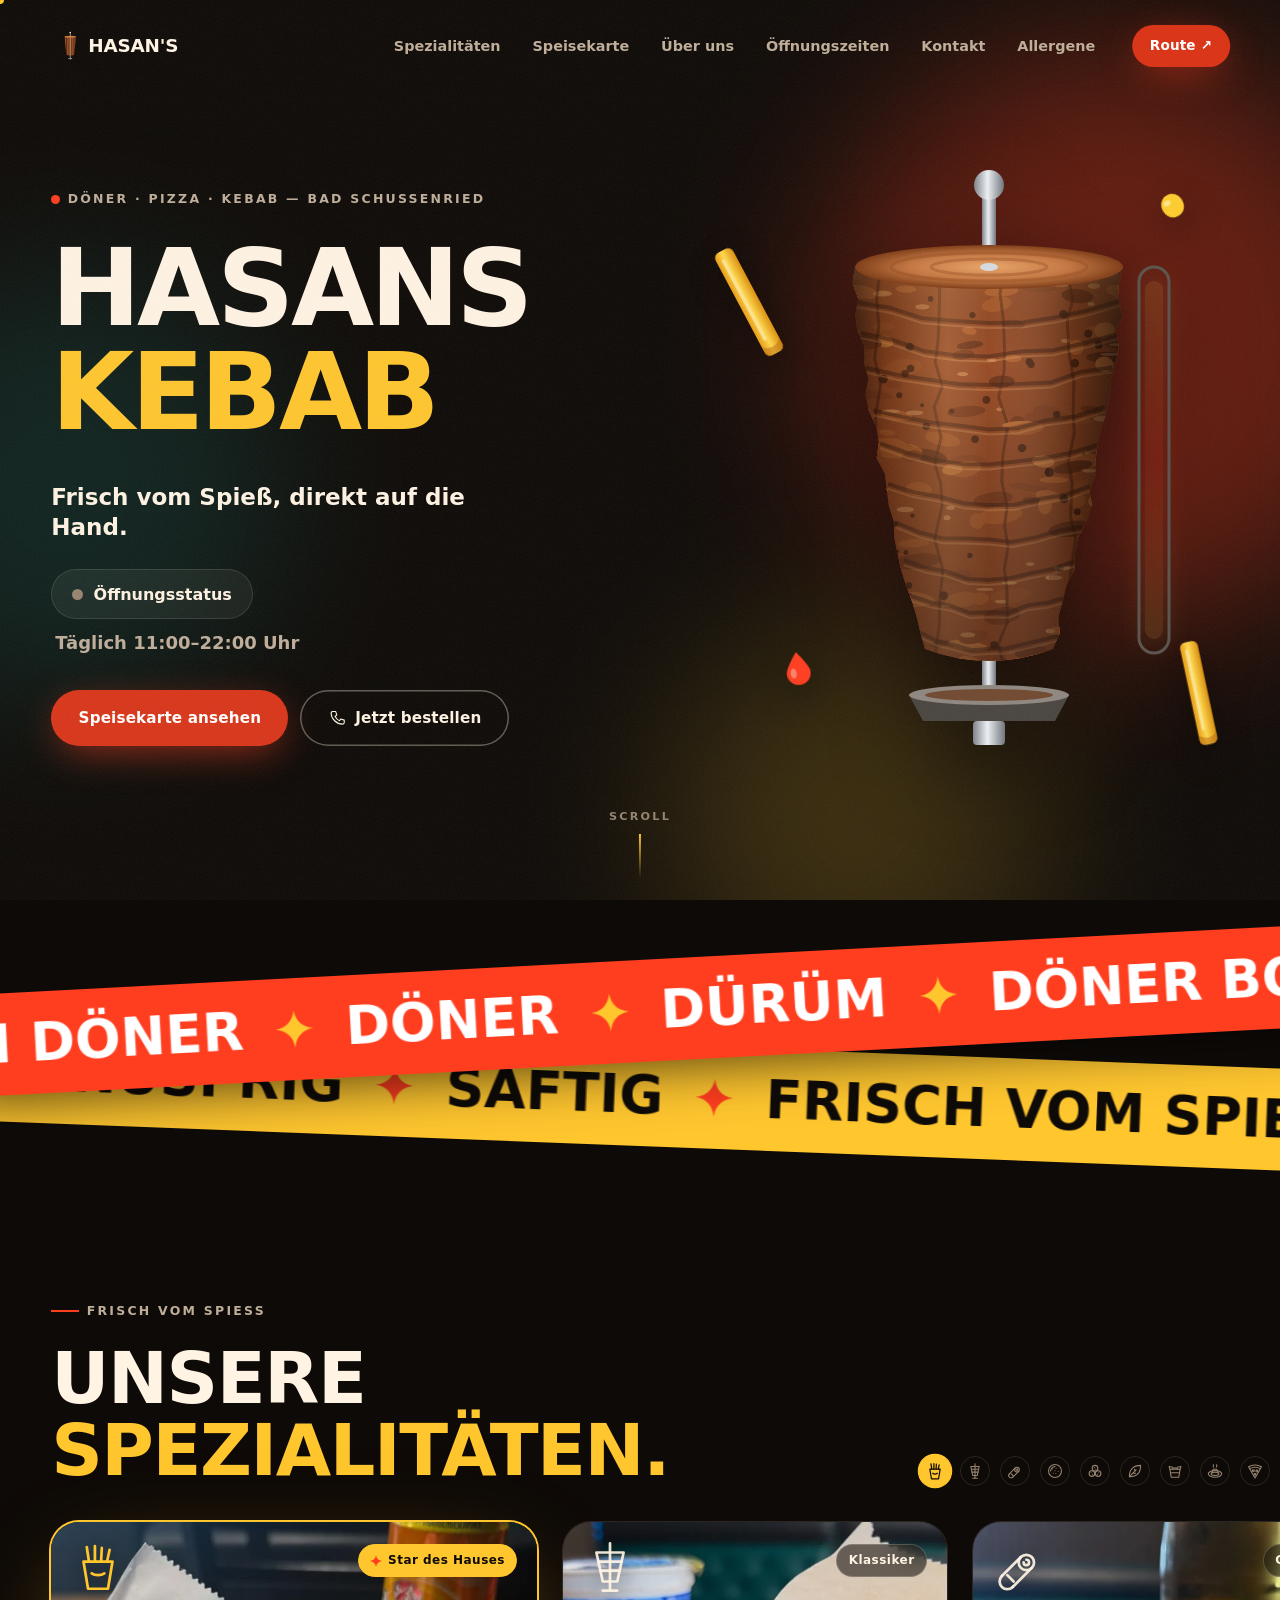
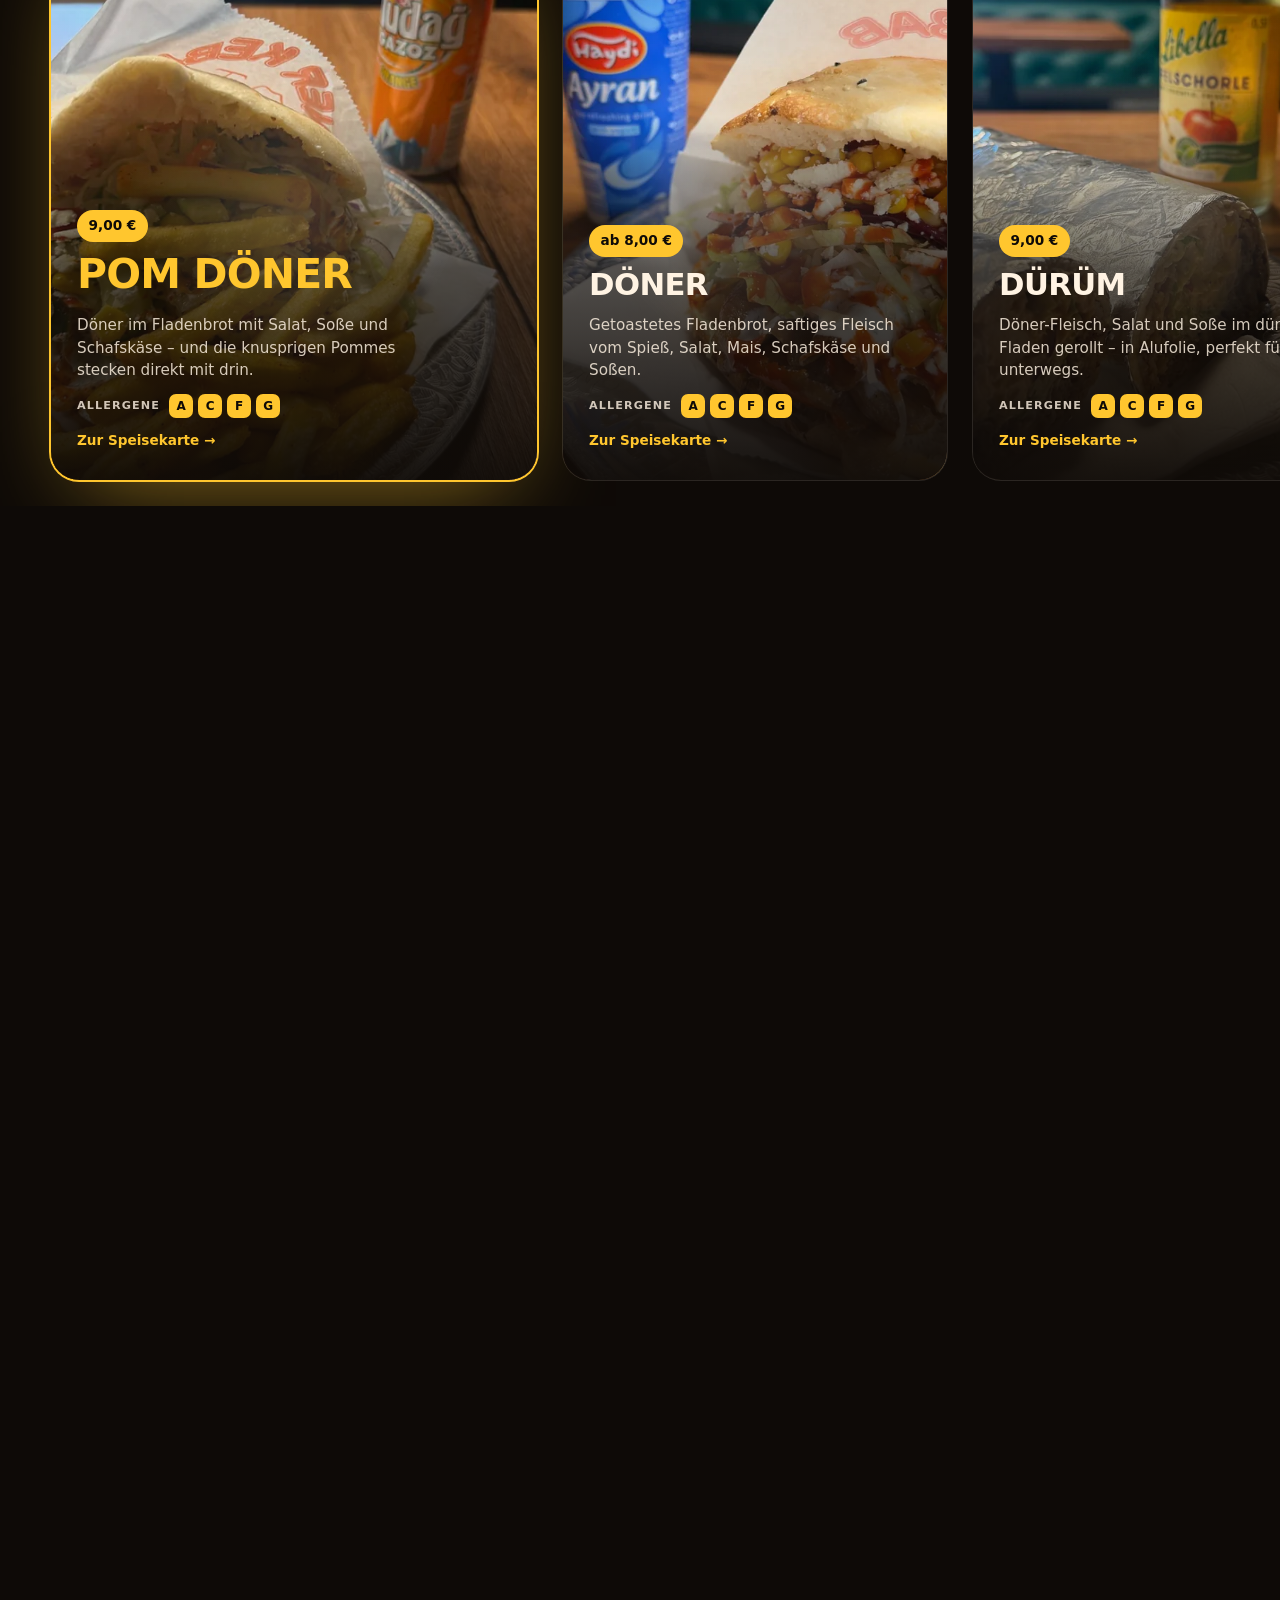
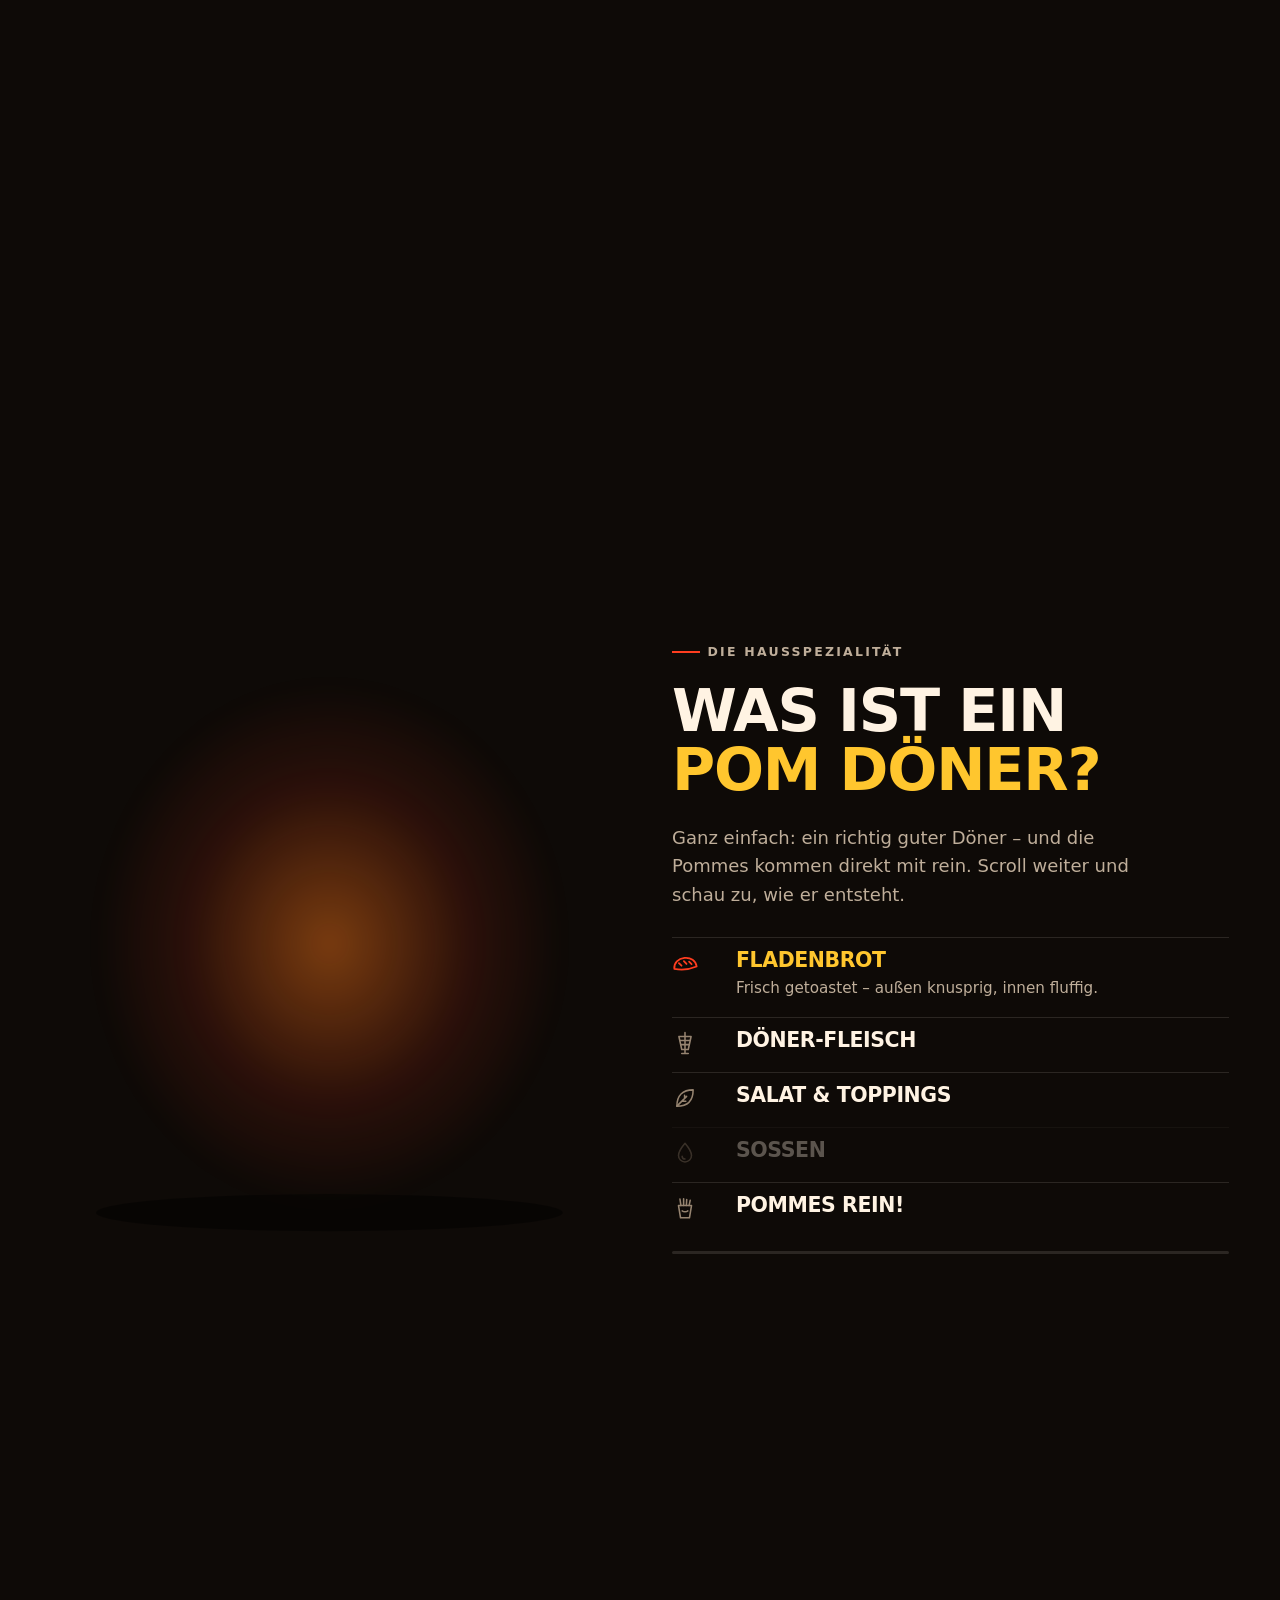
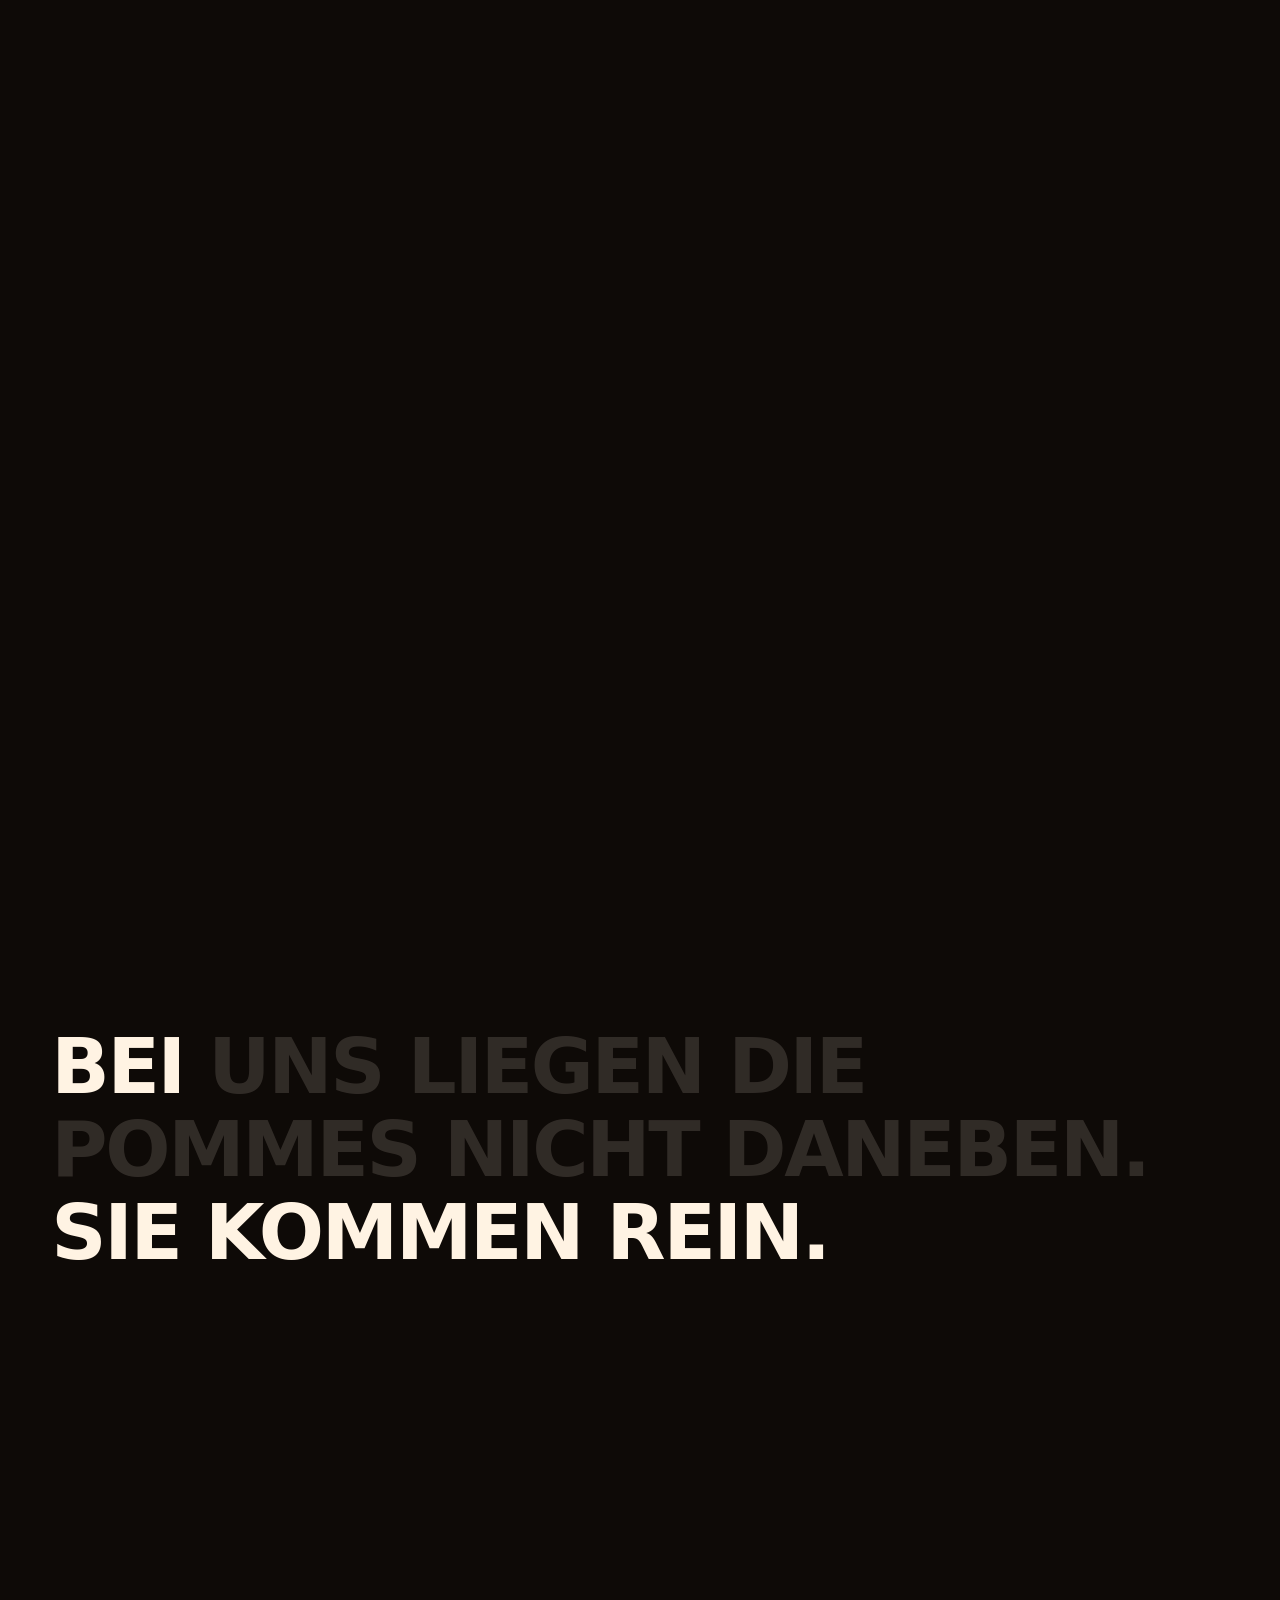
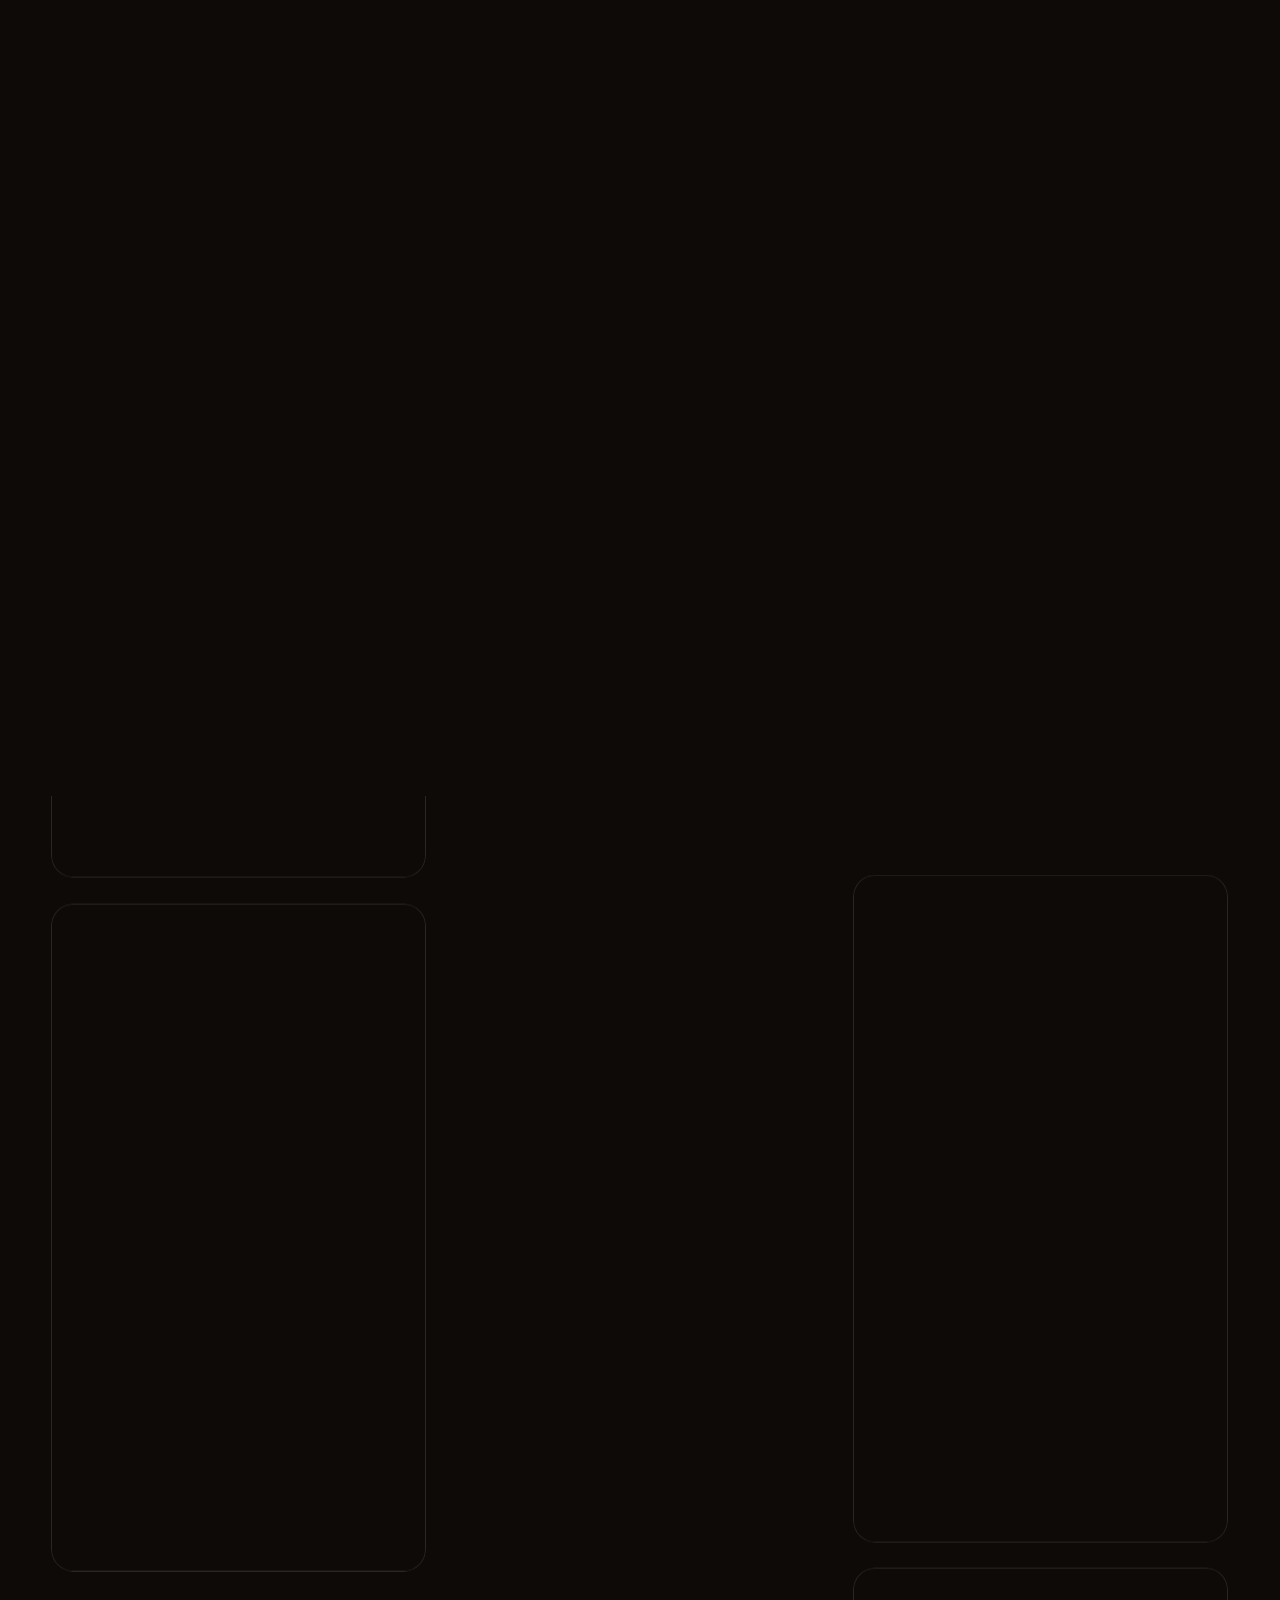
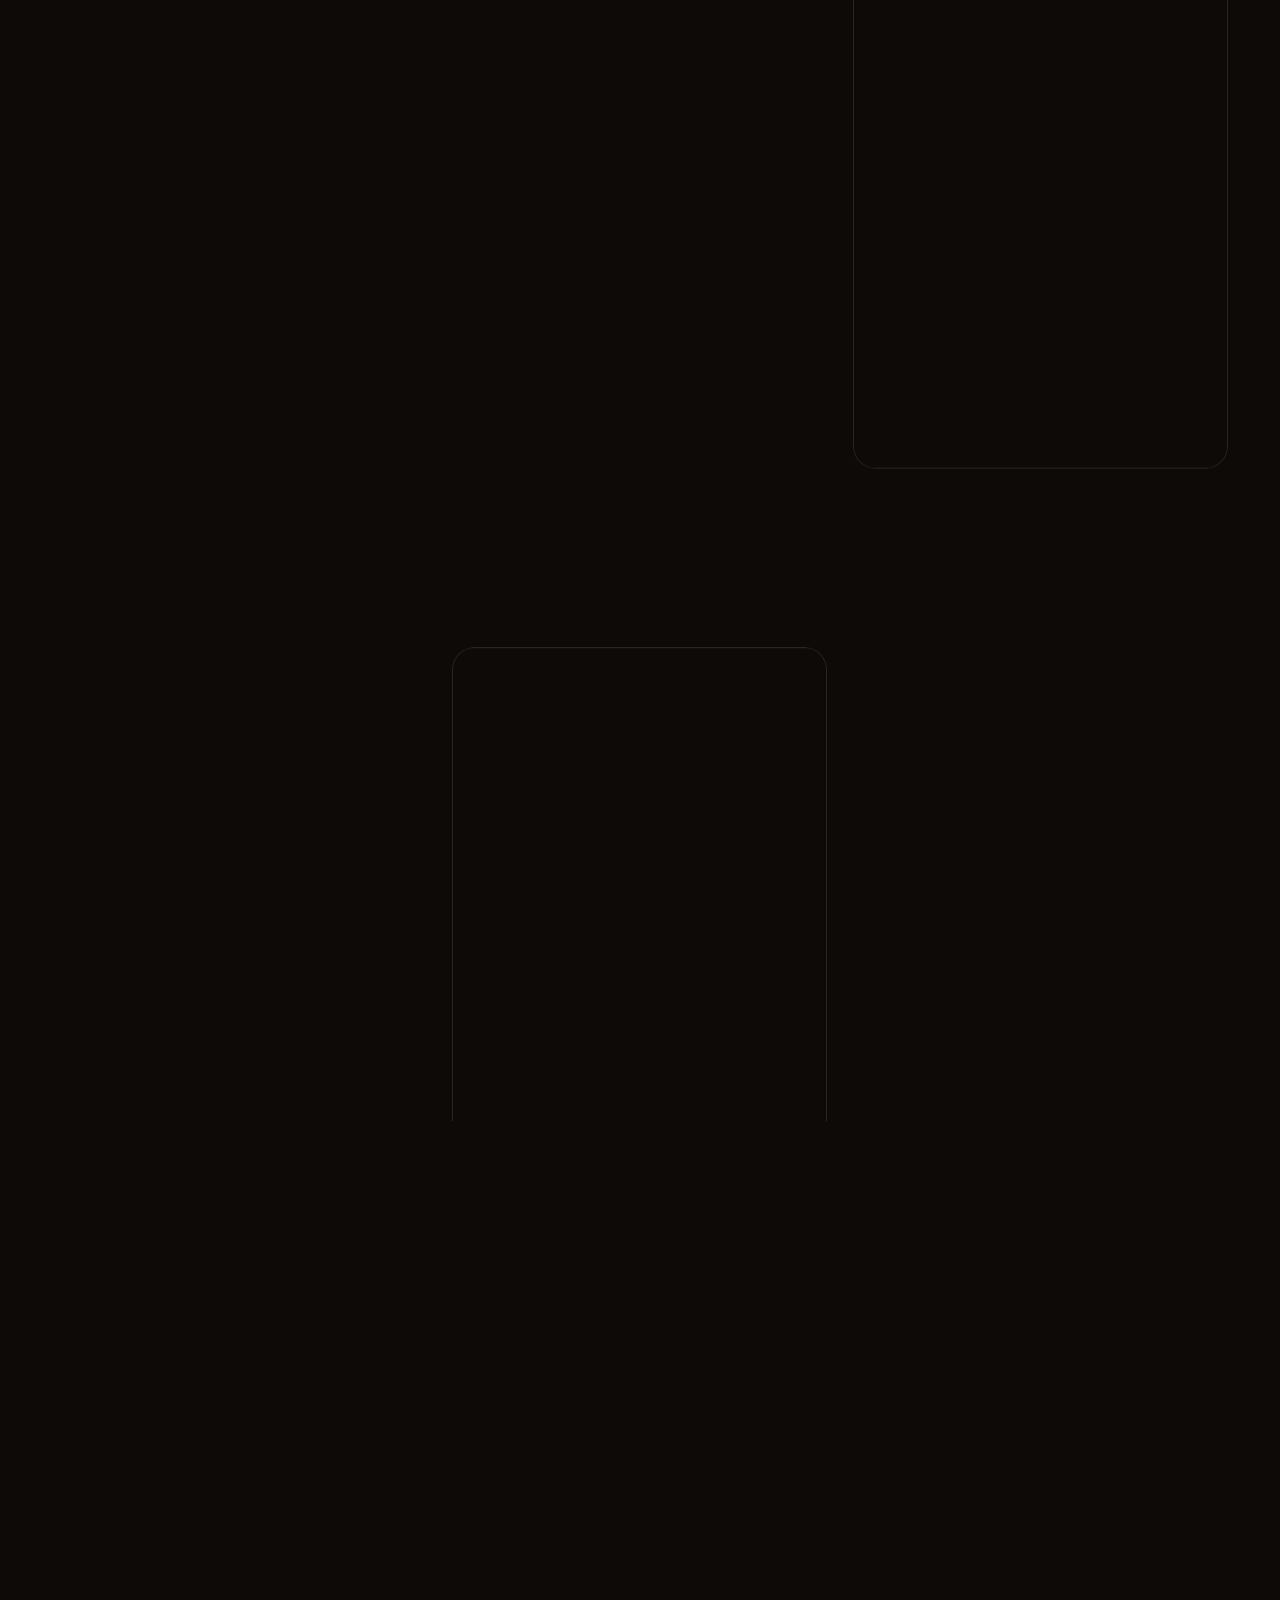
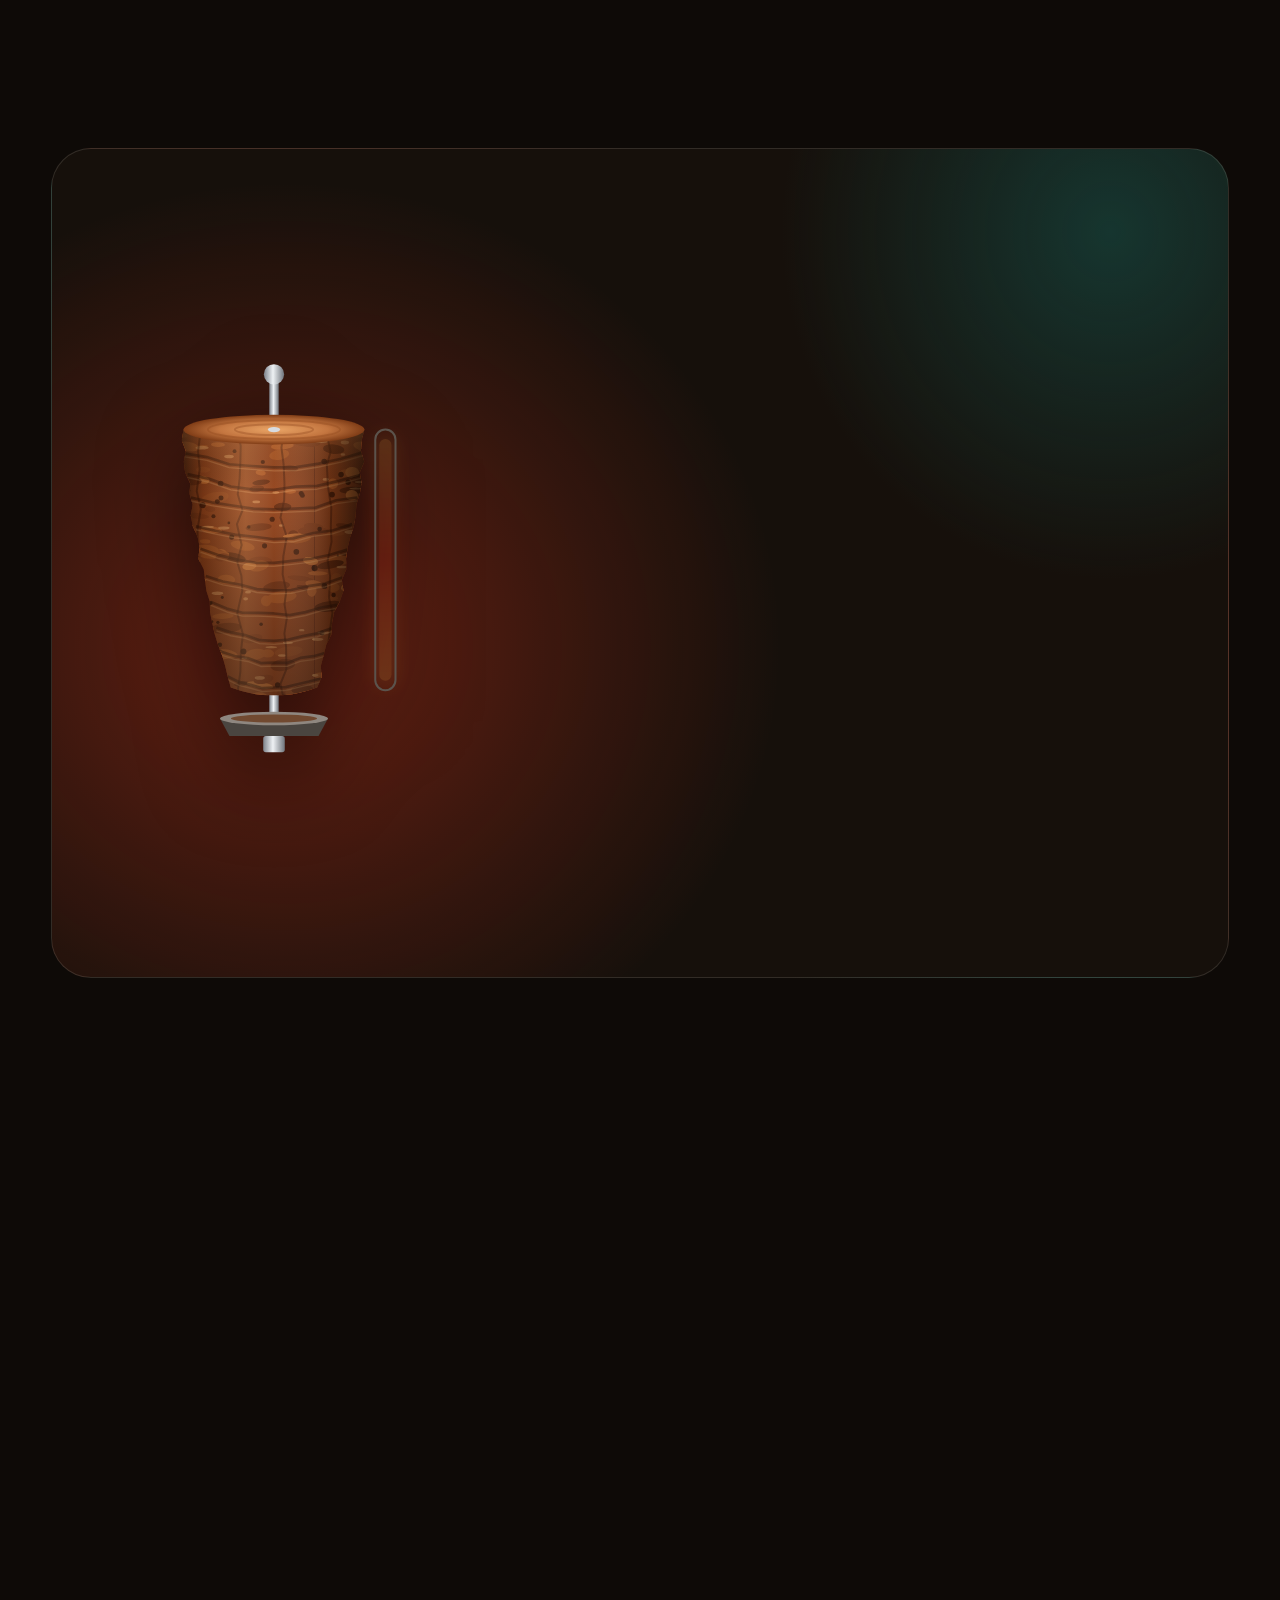
==== commit fc953499: "Sharper photos, detailed spit everywhere, cleaner intro lettering Photos - Rebuilt every photo from " ====
--- a/index.html
+++ b/index.html
@@ -16,7 +16,7 @@
 
   <link rel="preload" href="assets/fonts/unbounded-latin-wght-normal.woff2" as="font" type="font/woff2" crossorigin>
   <link rel="preload" href="assets/fonts/manrope-latin-wght-normal.woff2" as="font" type="font/woff2" crossorigin>
-  <link rel="stylesheet" href="assets/css/style.css?v=10">
+  <link rel="stylesheet" href="assets/css/style.css?v=11">
   <script>document.documentElement.classList.replace('no-js', 'js');</script>
 
   <script type="application/ld+json">
@@ -142,7 +142,7 @@
       <div class="loader__scene">
         <div class="loader__glow"></div>
         <div class="loader__embers"><i style="--x:47.7%;--s:4.8px;--t:2.67s;--d:-0.38s;--dx:-59px"></i><i style="--x:95.7%;--s:4.2px;--t:2.63s;--d:-1.21s;--dx:50px"></i><i style="--x:59.3%;--s:4.5px;--t:2.66s;--d:-0.39s;--dx:-4px"></i><i style="--x:37.8%;--s:3.7px;--t:1.94s;--d:-1.12s;--dx:-35px"></i><i style="--x:10.9%;--s:4.9px;--t:2.14s;--d:-0.87s;--dx:47px"></i><i style="--x:12.0%;--s:5.7px;--t:2.91s;--d:-1.93s;--dx:-32px"></i><i style="--x:12.4%;--s:6.0px;--t:3.11s;--d:-0.35s;--dx:-6px"></i><i style="--x:93.4%;--s:4.4px;--t:3.01s;--d:-1.68s;--dx:29px"></i><i style="--x:85.5%;--s:4.4px;--t:2.41s;--d:-0.2s;--dx:17px"></i><i style="--x:42.5%;--s:4.6px;--t:2.36s;--d:-0.91s;--dx:-57px"></i><i style="--x:62.9%;--s:2.8px;--t:1.91s;--d:-1.5s;--dx:-27px"></i><i style="--x:36.8%;--s:3.8px;--t:2.7s;--d:-1.82s;--dx:-46px"></i><i style="--x:27.2%;--s:3.7px;--t:2.19s;--d:-1.26s;--dx:37px"></i><i style="--x:50.0%;--s:2.6px;--t:2.92s;--d:-1.26s;--dx:6px"></i><i style="--x:6.4%;--s:4.9px;--t:1.67s;--d:-0.34s;--dx:17px"></i><i style="--x:13.4%;--s:4.4px;--t:1.88s;--d:-1.31s;--dx:-56px"></i></div>
-        <svg class="loader__spit"><use href="#i-spit"/></svg>
+        <svg class="loader__spit" viewBox="0 0 400 620"><use href="#hero-spit-art"/></svg>
         <p class="loader__title"><span class="loader__word" data-text="HASANS">HASANS</span><span class="loader__word loader__word--2" data-text="KEBAB">KEBAB</span></p>
         <p class="loader__status"><span data-loader-msg>Spieß wird angeheizt</span> <span class="loader__count"><span data-count>0</span>%</span></p>
       </div>
@@ -151,7 +151,7 @@
       <div class="loader__scene">
         <div class="loader__glow"></div>
         <div class="loader__embers"><i style="--x:47.7%;--s:4.8px;--t:2.67s;--d:-0.38s;--dx:-59px"></i><i style="--x:95.7%;--s:4.2px;--t:2.63s;--d:-1.21s;--dx:50px"></i><i style="--x:59.3%;--s:4.5px;--t:2.66s;--d:-0.39s;--dx:-4px"></i><i style="--x:37.8%;--s:3.7px;--t:1.94s;--d:-1.12s;--dx:-35px"></i><i style="--x:10.9%;--s:4.9px;--t:2.14s;--d:-0.87s;--dx:47px"></i><i style="--x:12.0%;--s:5.7px;--t:2.91s;--d:-1.93s;--dx:-32px"></i><i style="--x:12.4%;--s:6.0px;--t:3.11s;--d:-0.35s;--dx:-6px"></i><i style="--x:93.4%;--s:4.4px;--t:3.01s;--d:-1.68s;--dx:29px"></i><i style="--x:85.5%;--s:4.4px;--t:2.41s;--d:-0.2s;--dx:17px"></i><i style="--x:42.5%;--s:4.6px;--t:2.36s;--d:-0.91s;--dx:-57px"></i><i style="--x:62.9%;--s:2.8px;--t:1.91s;--d:-1.5s;--dx:-27px"></i><i style="--x:36.8%;--s:3.8px;--t:2.7s;--d:-1.82s;--dx:-46px"></i><i style="--x:27.2%;--s:3.7px;--t:2.19s;--d:-1.26s;--dx:37px"></i><i style="--x:50.0%;--s:2.6px;--t:2.92s;--d:-1.26s;--dx:6px"></i><i style="--x:6.4%;--s:4.9px;--t:1.67s;--d:-0.34s;--dx:17px"></i><i style="--x:13.4%;--s:4.4px;--t:1.88s;--d:-1.31s;--dx:-56px"></i></div>
-        <svg class="loader__spit"><use href="#i-spit"/></svg>
+        <svg class="loader__spit" viewBox="0 0 400 620"><use href="#hero-spit-art"/></svg>
         <p class="loader__title"><span class="loader__word" data-text="HASANS">HASANS</span><span class="loader__word loader__word--2" data-text="KEBAB">KEBAB</span></p>
         <p class="loader__status"><span data-loader-msg>Spieß wird angeheizt</span> <span class="loader__count"><span data-count>0</span>%</span></p>
       </div>
@@ -242,6 +242,7 @@
             <g id="hs-tile"><rect width="260" height="460" fill="#94431a"/><ellipse cx="84.2" cy="69.4" rx="18.1" ry="3.4" transform="rotate(-9.7 84.2 69.4)" fill="#a8521f"/><ellipse cx="151.5" cy="418.5" rx="10.6" ry="3.5" transform="rotate(-10.3 151.5 418.5)" fill="#7a3412"/><ellipse cx="23.6" cy="195.3" rx="21.1" ry="3.7" transform="rotate(3.1 23.6 195.3)" fill="#9c4a1d"/><ellipse cx="283.6" cy="195.3" rx="21.1" ry="3.7" transform="rotate(3.1 283.6 195.3)" fill="#9c4a1d"/><ellipse cx="151.6" cy="28.5" rx="17" ry="3.3" transform="rotate(-10.9 151.6 28.5)" fill="#9c4a1d"/><ellipse cx="223.2" cy="133.2" rx="9.5" ry="3.7" transform="rotate(1.4 223.2 133.2)" fill="#b35a24"/><ellipse cx="177.3" cy="47.4" rx="16.7" ry="4.1" transform="rotate(1.1 177.3 47.4)" fill="#8a3d17"/><ellipse cx="16.3" cy="27.4" rx="10.5" ry="7.1" transform="rotate(6.7 16.3 27.4)" fill="#7a3412"/><ellipse cx="276.3" cy="27.4" rx="10.5" ry="7.1" transform="rotate(6.7 276.3 27.4)" fill="#7a3412"/><ellipse cx="121.1" cy="424.8" rx="13.1" ry="4.5" transform="rotate(4.8 121.1 424.8)" fill="#9c4a1d"/><ellipse cx="63.5" cy="264.2" rx="15.9" ry="8.3" transform="rotate(-1.2 63.5 264.2)" fill="#c26a2c"/><ellipse cx="158.3" cy="33.7" rx="15.7" ry="4" transform="rotate(-8.4 158.3 33.7)" fill="#b35a24"/><ellipse cx="127.1" cy="18" rx="18.4" ry="7.6" transform="rotate(6.9 127.1 18)" fill="#a8521f"/><ellipse cx="212.8" cy="156.5" rx="13" ry="6" transform="rotate(-1.1 212.8 156.5)" fill="#6b2d0f"/><ellipse cx="218.4" cy="434.6" rx="15.1" ry="7" transform="rotate(5.5 218.4 434.6)" fill="#8a3d17"/><ellipse cx="80.5" cy="265.9" rx="18.6" ry="5.7" transform="rotate(-2.7 80.5 265.9)" fill="#c26a2c"/><ellipse cx="173.8" cy="10.4" rx="14.8" ry="4" transform="rotate(-0.2 173.8 10.4)" fill="#8a3d17"/><ellipse cx="56.7" cy="132.2" rx="19.6" ry="5.4" transform="rotate(-0.1 56.7 132.2)" fill="#6b2d0f"/><ellipse cx="43.3" cy="184.8" rx="11.7" ry="3.8" transform="rotate(8.7 43.3 184.8)" fill="#7a3412"/><ellipse cx="72.4" cy="191" rx="13.1" ry="8.3" transform="rotate(-8.4 72.4 191)" fill="#9c4a1d"/><ellipse cx="45.8" cy="106.7" rx="11" ry="5.9" transform="rotate(-7.6 45.8 106.7)" fill="#a8521f"/><ellipse cx="73.3" cy="67" rx="16.1" ry="6.7" transform="rotate(10.9 73.3 67)" fill="#b35a24"/><ellipse cx="179.5" cy="237.1" rx="17.5" ry="7.1" transform="rotate(-1 179.5 237.1)" fill="#8a3d17"/><ellipse cx="226.5" cy="437.9" rx="18.6" ry="6.4" transform="rotate(-2.4 226.5 437.9)" fill="#7a3412"/><ellipse cx="26.9" cy="291.8" rx="8.1" ry="3.4" transform="rotate(-1.4 26.9 291.8)" fill="#9c4a1d"/><ellipse cx="286.9" cy="291.8" rx="8.1" ry="3.4" transform="rotate(-1.4 286.9 291.8)" fill="#9c4a1d"/><ellipse cx="28.6" cy="276.3" rx="8.7" ry="6.4" transform="rotate(-9.6 28.6 276.3)" fill="#a8521f"/><ellipse cx="288.6" cy="276.3" rx="8.7" ry="6.4" transform="rotate(-9.6 288.6 276.3)" fill="#a8521f"/><ellipse cx="94.5" cy="11.7" rx="21.9" ry="6.7" transform="rotate(3.2 94.5 11.7)" fill="#9c4a1d"/><ellipse cx="248.4" cy="277" rx="15.1" ry="3.7" transform="rotate(11.8 248.4 277)" fill="#7a3412"/><ellipse cx="-11.6" cy="277" rx="15.1" ry="3.7" transform="rotate(11.8 -11.6 277)" fill="#7a3412"/><ellipse cx="121.2" cy="222.6" rx="8.5" ry="3.6" transform="rotate(5.8 121.2 222.6)" fill="#b35a24"/><ellipse cx="124.4" cy="318.3" rx="15.8" ry="4.2" transform="rotate(-3.3 124.4 318.3)" fill="#a8521f"/><ellipse cx="179.4" cy="420.5" rx="19.9" ry="4.8" transform="rotate(8.7 179.4 420.5)" fill="#c26a2c"/><ellipse cx="181" cy="120.1" rx="13.2" ry="4" transform="rotate(-6.7 181 120.1)" fill="#6b2d0f"/><ellipse cx="140.8" cy="231.2" rx="17.8" ry="6.7" transform="rotate(11.6 140.8 231.2)" fill="#6b2d0f"/><ellipse cx="221.7" cy="370.8" rx="20.9" ry="7.4" transform="rotate(-7.2 221.7 370.8)" fill="#9c4a1d"/><ellipse cx="128.1" cy="336.3" rx="23.8" ry="7.7" transform="rotate(-5.8 128.1 336.3)" fill="#7a3412"/><ellipse cx="180.1" cy="440" rx="14.6" ry="8.6" transform="rotate(10.9 180.1 440)" fill="#b35a24"/><ellipse cx="94.8" cy="101.4" rx="10.9" ry="4.2" transform="rotate(-0.4 94.8 101.4)" fill="#9c4a1d"/><ellipse cx="256.2" cy="280.7" rx="7" ry="8.5" transform="rotate(7.2 256.2 280.7)" fill="#b35a24"/><ellipse cx="-3.8" cy="280.7" rx="7" ry="8.5" transform="rotate(7.2 -3.8 280.7)" fill="#b35a24"/><ellipse cx="22" cy="303.9" rx="22.5" ry="7.7" transform="rotate(-7.2 22 303.9)" fill="#6b2d0f"/><ellipse cx="282" cy="303.9" rx="22.5" ry="7.7" transform="rotate(-7.2 282 303.9)" fill="#6b2d0f"/><ellipse cx="231.1" cy="199.6" rx="17.8" ry="3.5" transform="rotate(-2.5 231.1 199.6)" fill="#c26a2c"/><ellipse cx="-28.9" cy="199.6" rx="17.8" ry="3.5" transform="rotate(-2.5 -28.9 199.6)" fill="#c26a2c"/><ellipse cx="104.4" cy="435.5" rx="19.3" ry="4" transform="rotate(-11.3 104.4 435.5)" fill="#9c4a1d"/><ellipse cx="153.6" cy="214.1" rx="18.1" ry="6.7" transform="rotate(11.5 153.6 214.1)" fill="#a8521f"/><ellipse cx="170.9" cy="161.2" rx="16.3" ry="3.8" transform="rotate(7.2 170.9 161.2)" fill="#8a3d17"/><ellipse cx="188.9" cy="47.3" rx="19.7" ry="3.8" transform="rotate(-7.3 188.9 47.3)" fill="#6b2d0f"/><ellipse cx="227.2" cy="12.9" rx="10.6" ry="6" transform="rotate(2.1 227.2 12.9)" fill="#6b2d0f"/><ellipse cx="67.4" cy="192.7" rx="9.2" ry="8.5" transform="rotate(9.5 67.4 192.7)" fill="#b35a24"/><ellipse cx="172.2" cy="374.9" rx="15.8" ry="8" transform="rotate(-8.9 172.2 374.9)" fill="#a8521f"/><ellipse cx="39.5" cy="234.9" rx="21.8" ry="7.7" transform="rotate(-11.9 39.5 234.9)" fill="#a8521f"/><ellipse cx="207.8" cy="79.3" rx="15" ry="7.4" transform="rotate(-10.5 207.8 79.3)" fill="#a8521f"/><ellipse cx="177.4" cy="244.1" rx="15.2" ry="7.7" transform="rotate(-10.6 177.4 244.1)" fill="#a8521f"/><ellipse cx="49.7" cy="19.4" rx="8.7" ry="5.7" transform="rotate(6.2 49.7 19.4)" fill="#8a3d17"/><ellipse cx="237.2" cy="203.9" rx="17.4" ry="6" transform="rotate(-7.2 237.2 203.9)" fill="#a8521f"/><ellipse cx="-22.8" cy="203.9" rx="17.4" ry="6" transform="rotate(-7.2 -22.8 203.9)" fill="#a8521f"/><ellipse cx="72.1" cy="233.8" rx="20.7" ry="6" transform="rotate(4.8 72.1 233.8)" fill="#9c4a1d"/><ellipse cx="227.9" cy="433.4" rx="11.4" ry="6.4" transform="rotate(8.2 227.9 433.4)" fill="#9c4a1d"/><ellipse cx="35.7" cy="55.9" rx="14.5" ry="3.4" transform="rotate(-1.7 35.7 55.9)" fill="#9c4a1d"/><ellipse cx="55.3" cy="139.3" rx="9.1" ry="7.7" transform="rotate(3.4 55.3 139.3)" fill="#c26a2c"/><ellipse cx="95.2" cy="116.4" rx="9.3" ry="5.8" transform="rotate(10.9 95.2 116.4)" fill="#c26a2c"/><ellipse cx="103.5" cy="224.1" rx="23.8" ry="8" transform="rotate(5 103.5 224.1)" fill="#9c4a1d"/><ellipse cx="258.5" cy="185.8" rx="14.2" ry="5.1" transform="rotate(5.3 258.5 185.8)" fill="#8a3d17"/><ellipse cx="-1.5" cy="185.8" rx="14.2" ry="5.1" transform="rotate(5.3 -1.5 185.8)" fill="#8a3d17"/><ellipse cx="5.1" cy="254.9" rx="14.5" ry="3.1" transform="rotate(0.4 5.1 254.9)" fill="#b35a24"/><ellipse cx="265.1" cy="254.9" rx="14.5" ry="3.1" transform="rotate(0.4 265.1 254.9)" fill="#b35a24"/><ellipse cx="76.8" cy="442" rx="8.9" ry="8.5" transform="rotate(11.3 76.8 442)" fill="#9c4a1d"/><ellipse cx="27.2" cy="122.2" rx="7.7" ry="7.7" transform="rotate(6.1 27.2 122.2)" fill="#b35a24"/><ellipse cx="287.2" cy="122.2" rx="7.7" ry="7.7" transform="rotate(6.1 287.2 122.2)" fill="#b35a24"/><ellipse cx="213.1" cy="390.8" rx="18.5" ry="8.7" transform="rotate(-8.4 213.1 390.8)" fill="#7a3412"/><ellipse cx="239" cy="262.5" rx="18.9" ry="3.5" transform="rotate(7.2 239 262.5)" fill="#8a3d17"/><ellipse cx="-21" cy="262.5" rx="18.9" ry="3.5" transform="rotate(7.2 -21 262.5)" fill="#8a3d17"/><ellipse cx="47.7" cy="411.8" rx="11.6" ry="3.1" transform="rotate(7.2 47.7 411.8)" fill="#8a3d17"/><ellipse cx="21.8" cy="393.9" rx="8.1" ry="8.2" transform="rotate(-11.7 21.8 393.9)" fill="#7a3412"/><ellipse cx="281.8" cy="393.9" rx="8.1" ry="8.2" transform="rotate(-11.7 281.8 393.9)" fill="#7a3412"/><ellipse cx="258.5" cy="192.2" rx="22.6" ry="6.7" transform="rotate(0.6 258.5 192.2)" fill="#8a3d17"/><ellipse cx="-1.5" cy="192.2" rx="22.6" ry="6.7" transform="rotate(0.6 -1.5 192.2)" fill="#8a3d17"/><ellipse cx="62" cy="50.3" rx="9.7" ry="3.3" transform="rotate(10.4 62 50.3)" fill="#9c4a1d"/><ellipse cx="163.5" cy="244.3" rx="10.5" ry="5.7" transform="rotate(-7.7 163.5 244.3)" fill="#c26a2c"/><ellipse cx="90.2" cy="8.4" rx="11.3" ry="3.1" transform="rotate(0.1 90.2 8.4)" fill="#c26a2c"/><ellipse cx="254.3" cy="236.5" rx="11.2" ry="5.7" transform="rotate(7.7 254.3 236.5)" fill="#c26a2c"/><ellipse cx="-5.7" cy="236.5" rx="11.2" ry="5.7" transform="rotate(7.7 -5.7 236.5)" fill="#c26a2c"/><ellipse cx="112.4" cy="227.7" rx="21.2" ry="5.4" transform="rotate(-4.6 112.4 227.7)" fill="#a8521f"/><ellipse cx="55.9" cy="105.6" rx="10.4" ry="8.3" transform="rotate(3.3 55.9 105.6)" fill="#c26a2c"/><ellipse cx="105.2" cy="159.9" rx="7.9" ry="3.8" transform="rotate(3 105.2 159.9)" fill="#8a3d17"/><ellipse cx="228.8" cy="198.1" rx="7.9" ry="7" transform="rotate(8.9 228.8 198.1)" fill="#7a3412"/><ellipse cx="174.3" cy="129.7" rx="11.1" ry="4.8" transform="rotate(-7.6 174.3 129.7)" fill="#7a3412"/><ellipse cx="69.9" cy="1.7" rx="13.2" ry="5" transform="rotate(-4.2 69.9 1.7)" fill="#a8521f"/><ellipse cx="9" cy="405.9" rx="10.7" ry="4.1" transform="rotate(-2.8 9 405.9)" fill="#b35a24"/><ellipse cx="269" cy="405.9" rx="10.7" ry="4.1" transform="rotate(-2.8 269 405.9)" fill="#b35a24"/><ellipse cx="123.4" cy="231.3" rx="10.4" ry="6" transform="rotate(-9.8 123.4 231.3)" fill="#8a3d17"/><ellipse cx="212.4" cy="66.2" rx="17" ry="5.4" transform="rotate(-4.7 212.4 66.2)" fill="#b35a24"/><ellipse cx="60.5" cy="269.4" rx="16" ry="7.5" transform="rotate(9.4 60.5 269.4)" fill="#c26a2c"/><ellipse cx="203.9" cy="274.4" rx="20" ry="7.3" transform="rotate(-8.4 203.9 274.4)" fill="#7a3412"/><ellipse cx="188.3" cy="295.9" rx="7.7" ry="8" transform="rotate(3.1 188.3 295.9)" fill="#a8521f"/><ellipse cx="190.8" cy="373.6" rx="9.4" ry="6.1" transform="rotate(1.6 190.8 373.6)" fill="#a8521f"/><ellipse cx="211.4" cy="7.4" rx="18.7" ry="7.8" transform="rotate(4.4 211.4 7.4)" fill="#c26a2c"/><ellipse cx="180.3" cy="105.8" rx="7.5" ry="3.8" transform="rotate(11 180.3 105.8)" fill="#b35a24"/><ellipse cx="97.9" cy="207.6" rx="7.9" ry="3.1" transform="rotate(4.3 97.9 207.6)" fill="#a8521f"/><ellipse cx="127.2" cy="1.5" rx="20.6" ry="7.5" transform="rotate(9.5 127.2 1.5)" fill="#a8521f"/><ellipse cx="23.9" cy="242" rx="19.7" ry="5.8" transform="rotate(-10.2 23.9 242)" fill="#6b2d0f"/><ellipse cx="283.9" cy="242" rx="19.7" ry="5.8" transform="rotate(-10.2 283.9 242)" fill="#6b2d0f"/><ellipse cx="69" cy="335.5" rx="10.5" ry="7.4" transform="rotate(-0.1 69 335.5)" fill="#7a3412"/><ellipse cx="99.5" cy="220.3" rx="18.6" ry="7.6" transform="rotate(3.2 99.5 220.3)" fill="#a8521f"/><ellipse cx="51.6" cy="275.9" rx="12.6" ry="6.9" transform="rotate(-4.7 51.6 275.9)" fill="#c26a2c"/><ellipse cx="147.6" cy="5.7" rx="8" ry="4.6" transform="rotate(-9.6 147.6 5.7)" fill="#c26a2c"/><ellipse cx="56.6" cy="225.2" rx="19.1" ry="4.7" transform="rotate(-0.8 56.6 225.2)" fill="#7a3412"/><ellipse cx="30.8" cy="411.1" rx="10.4" ry="8.9" transform="rotate(-11.6 30.8 411.1)" fill="#7a3412"/><ellipse cx="119.3" cy="377.2" rx="23.5" ry="5.7" transform="rotate(-2.7 119.3 377.2)" fill="#b35a24"/><ellipse cx="238.3" cy="428" rx="8.3" ry="3.5" transform="rotate(0.6 238.3 428)" fill="#c26a2c"/><ellipse cx="-21.7" cy="428" rx="8.3" ry="3.5" transform="rotate(0.6 -21.7 428)" fill="#c26a2c"/><ellipse cx="247.7" cy="61" rx="20.9" ry="6.1" transform="rotate(4.9 247.7 61)" fill="#8a3d17"/><ellipse cx="-12.3" cy="61" rx="20.9" ry="6.1" transform="rotate(4.9 -12.3 61)" fill="#8a3d17"/><ellipse cx="60.2" cy="412.9" rx="15.3" ry="3.1" transform="rotate(10.8 60.2 412.9)" fill="#8a3d17"/><ellipse cx="177.2" cy="186.5" rx="19.4" ry="5.5" transform="rotate(-4.4 177.2 186.5)" fill="#7a3412"/><ellipse cx="218.5" cy="0.8" rx="19.8" ry="8" transform="rotate(10.6 218.5 0.8)" fill="#8a3d17"/><ellipse cx="50.9" cy="5.4" rx="19.6" ry="4.5" transform="rotate(-2.6 50.9 5.4)" fill="#8a3d17"/><ellipse cx="259.7" cy="271" rx="13.1" ry="5.6" transform="rotate(8.5 259.7 271)" fill="#b35a24"/><ellipse cx="-0.3" cy="271" rx="13.1" ry="5.6" transform="rotate(8.5 -0.3 271)" fill="#b35a24"/><ellipse cx="73" cy="23.7" rx="18.3" ry="6.8" transform="rotate(-6 73 23.7)" fill="#9c4a1d"/><ellipse cx="69.1" cy="235" rx="10.2" ry="5.2" transform="rotate(9.2 69.1 235)" fill="#7a3412"/><ellipse cx="211.1" cy="290.2" rx="22.5" ry="8.6" transform="rotate(-7.1 211.1 290.2)" fill="#a8521f"/><ellipse cx="20.9" cy="429.4" rx="14" ry="6.7" transform="rotate(3.5 20.9 429.4)" fill="#9c4a1d"/><ellipse cx="280.9" cy="429.4" rx="14" ry="6.7" transform="rotate(3.5 280.9 429.4)" fill="#9c4a1d"/><ellipse cx="74.4" cy="22.5" rx="22.8" ry="3.8" transform="rotate(-2 74.4 22.5)" fill="#7a3412"/><ellipse cx="73.3" cy="117.6" rx="19.6" ry="6.9" transform="rotate(3.7 73.3 117.6)" fill="#7a3412"/><ellipse cx="78.2" cy="256.4" rx="13.7" ry="4" transform="rotate(-10.2 78.2 256.4)" fill="#9c4a1d"/><ellipse cx="130.2" cy="373.4" rx="16.4" ry="5.7" transform="rotate(11.9 130.2 373.4)" fill="#b35a24"/><ellipse cx="117" cy="64.2" rx="10.3" ry="3.5" transform="rotate(1.3 117 64.2)" fill="#b35a24"/><ellipse cx="83" cy="169.4" rx="20.8" ry="4.2" transform="rotate(6 83 169.4)" fill="#8a3d17"/><ellipse cx="107.3" cy="190.4" rx="15.9" ry="5.3" transform="rotate(6.1 107.3 190.4)" fill="#b35a24"/><ellipse cx="129.5" cy="264.2" rx="13.1" ry="7.1" transform="rotate(3.1 129.5 264.2)" fill="#a8521f"/><ellipse cx="224.3" cy="99.3" rx="11.6" ry="4.5" transform="rotate(3.5 224.3 99.3)" fill="#7a3412"/><ellipse cx="112.3" cy="143.5" rx="20.8" ry="8.8" transform="rotate(-11.2 112.3 143.5)" fill="#9c4a1d"/><ellipse cx="184.5" cy="412" rx="15" ry="6.5" transform="rotate(-10.2 184.5 412)" fill="#8a3d17"/><ellipse cx="241.9" cy="427" rx="16" ry="5.8" transform="rotate(-6 241.9 427)" fill="#7a3412"/><ellipse cx="-18.1" cy="427" rx="16" ry="5.8" transform="rotate(-6 -18.1 427)" fill="#7a3412"/><ellipse cx="28.4" cy="71" rx="15.9" ry="7.1" transform="rotate(5.3 28.4 71)" fill="#6b2d0f"/><ellipse cx="288.4" cy="71" rx="15.9" ry="7.1" transform="rotate(5.3 288.4 71)" fill="#6b2d0f"/><ellipse cx="168.3" cy="351.8" rx="14.8" ry="6.3" transform="rotate(-12 168.3 351.8)" fill="#8a3d17"/><ellipse cx="32.7" cy="261.9" rx="7.6" ry="7.3" transform="rotate(3 32.7 261.9)" fill="#9c4a1d"/><g fill="#3a1606" opacity=".75"><circle cx="137.3" cy="201.2" r="3.8"/><circle cx="25.9" cy="138.2" r="4.3"/><circle cx="49.8" cy="120" r="3.9"/><circle cx="0.3" cy="247.2" r="4.5"/><circle cx="260.3" cy="247.2" r="4.5"/><circle cx="72.4" cy="145.5" r="4"/><circle cx="63" cy="242.1" r="3.1"/><circle cx="7.6" cy="189.4" r="3.4"/><circle cx="267.6" cy="189.4" r="3.4"/><circle cx="14.4" cy="89.3" r="4.2"/><circle cx="168.3" cy="37.3" r="2.2"/><circle cx="110.3" cy="170.3" r="3"/><circle cx="180.9" cy="330.4" r="2.6"/><circle cx="103.1" cy="3.1" r="2.4"/><circle cx="219.7" cy="31" r="3"/><circle cx="52.1" cy="352.3" r="2.1"/><circle cx="120.9" cy="121.9" r="4.2"/><circle cx="28.3" cy="286.9" r="3.3"/><circle cx="233.1" cy="223.1" r="4.2"/><circle cx="14.7" cy="273.6" r="4.3"/><circle cx="14.1" cy="10.9" r="3.3"/><circle cx="108" cy="326.5" r="2.1"/><circle cx="116.9" cy="327.5" r="2.4"/><circle cx="29.4" cy="36.5" r="2"/><circle cx="49.6" cy="300.1" r="3.1"/><circle cx="121.6" cy="143.4" r="3.7"/><circle cx="218.2" cy="453.1" r="2.8"/><circle cx="28.3" cy="36" r="1.7"/><circle cx="109.2" cy="407.2" r="3.2"/><circle cx="197.3" cy="174.9" r="3.8"/><circle cx="80.3" cy="369.8" r="1.8"/><circle cx="183.4" cy="90" r="3.1"/><circle cx="116.1" cy="148.7" r="3.7"/><circle cx="123.4" cy="290.6" r="2.2"/><circle cx="162.6" cy="186.2" r="2.6"/><circle cx="120.7" cy="369.5" r="1.7"/><circle cx="50.7" cy="28.9" r="3.3"/><circle cx="94.4" cy="154.1" r="4.4"/><circle cx="11.3" cy="343.4" r="3.6"/><circle cx="240.3" cy="136.8" r="3.7"/><circle cx="154.8" cy="370.6" r="4.3"/><circle cx="17" cy="380" r="1.8"/><circle cx="186" cy="214.2" r="3.8"/><circle cx="205.3" cy="420.2" r="3.9"/><circle cx="34.5" cy="228.4" r="1.5"/><circle cx="242.1" cy="139.5" r="3.6"/><circle cx="39.3" cy="108.6" r="4.1"/><circle cx="119.8" cy="360.6" r="3.3"/><circle cx="133.1" cy="180.2" r="2"/><circle cx="106" cy="298.8" r="2.9"/><circle cx="141.6" cy="73.9" r="2.8"/><circle cx="27.4" cy="33.2" r="3.4"/></g><g fill="#f2b06a" opacity=".45"><ellipse cx="54.2" cy="193.7" rx="9.9" ry="2.9"/><ellipse cx="45" cy="61.1" rx="6.2" ry="2.8"/><ellipse cx="61.1" cy="247.7" rx="8.4" ry="2.6"/><ellipse cx="202.7" cy="135.2" rx="5" ry="1.7"/><ellipse cx="66.1" cy="119.8" rx="6.1" ry="1.5"/><ellipse cx="61.2" cy="129.4" rx="9.4" ry="1.5"/><ellipse cx="16.8" cy="115.8" rx="4.7" ry="2.1"/><ellipse cx="168.9" cy="46.2" rx="6.2" ry="1.3"/><ellipse cx="1.2" cy="406.1" rx="4.6" ry="2"/><ellipse cx="261.2" cy="406.1" rx="4.6" ry="2"/><ellipse cx="97.2" cy="403.4" rx="4.6" ry="1.3"/><ellipse cx="156.1" cy="380.8" rx="4.4" ry="1.3"/><ellipse cx="133.3" cy="81.8" rx="7.2" ry="2.6"/><ellipse cx="172.8" cy="2.9" rx="7.5" ry="2.5"/><ellipse cx="90.9" cy="17.2" rx="5.4" ry="1.3"/><ellipse cx="260" cy="17.6" rx="8.1" ry="2.8"/><ellipse cx="-0" cy="17.6" rx="8.1" ry="2.8"/><ellipse cx="211.8" cy="376.7" rx="5.9" ry="1.9"/><ellipse cx="161.5" cy="35.8" rx="3.2" ry="2.1"/><ellipse cx="125.7" cy="187.8" rx="8.6" ry="2.4"/><ellipse cx="40.2" cy="245.6" rx="7.6" ry="1.9"/><ellipse cx="70.5" cy="454.6" rx="7.7" ry="2"/><ellipse cx="13.4" cy="342.9" rx="9.2" ry="1.9"/><ellipse cx="273.4" cy="342.9" rx="9.2" ry="1.9"/><ellipse cx="4.7" cy="352.7" rx="8.6" ry="2.4"/><ellipse cx="264.7" cy="352.7" rx="8.6" ry="2.4"/><ellipse cx="101.6" cy="186.3" rx="9.6" ry="2"/><ellipse cx="40.7" cy="52.2" rx="3.6" ry="2.2"/><ellipse cx="94.8" cy="355.6" rx="3.9" ry="1.3"/><ellipse cx="37" cy="371" rx="5.8" ry="2.2"/><ellipse cx="241.1" cy="339.1" rx="4.2" ry="1.8"/><ellipse cx="42.1" cy="79" rx="3.5" ry="1.9"/><ellipse cx="195.9" cy="364.4" rx="8.6" ry="1.7"/><ellipse cx="217.7" cy="20" rx="9.4" ry="1.8"/><ellipse cx="158" cy="292.7" rx="3.6" ry="2.5"/><ellipse cx="178.9" cy="409.9" rx="7.5" ry="2.7"/><ellipse cx="161.5" cy="282.8" rx="4.4" ry="2.1"/><ellipse cx="147" cy="19.2" rx="9.6" ry="1.5"/><ellipse cx="93.4" cy="68.8" rx="9.8" ry="2.7"/><ellipse cx="50.1" cy="406.6" rx="8.9" ry="2.4"/><ellipse cx="173.7" cy="149.1" rx="5.7" ry="2"/><ellipse cx="220.7" cy="357.9" rx="7.5" ry="1.8"/><ellipse cx="64.8" cy="179" rx="5.6" ry="2.1"/><ellipse cx="46.5" cy="1.6" rx="9.9" ry="2"/><ellipse cx="116.2" cy="284.5" rx="8.7" ry="2.7"/><ellipse cx="210.7" cy="184.2" rx="3.5" ry="1.8"/><ellipse cx="95" cy="369" rx="6.5" ry="2.4"/><ellipse cx="10.6" cy="59.9" rx="9.5" ry="1.8"/><ellipse cx="270.6" cy="59.9" rx="9.5" ry="1.8"/><ellipse cx="187.3" cy="36.8" rx="8.3" ry="2.8"/></g><path d="M22 0 L24.8 28.4 L17.7 46.9 L23.9 74.7 L18.3 94.4 L19.9 126.6 L24.9 157.6 L24.2 186.6 L25.3 208.1 L19.5 235.9 L23.1 259 L21.6 291.5 L26.6 313.6 L22.9 339.3 L19.4 367.1 L19 391.1 L23.4 415.5 L20.3 438 L22 460 M88 0 L90.7 22.2 L91.6 41 L87.5 74.5 L89.9 100.8 L85.5 133.1 L91.6 159.7 L86.7 189.5 L86.7 213.5 L86.3 233.9 L85.3 253.2 L92.6 281 L88.2 303.8 L92.7 326.7 L92.3 358.7 L90.3 391 L85.2 420.9 L89.3 443.6 L88 460 M150 0 L149.9 18.8 L145.5 46.6 L150.7 65.4 L150.2 88.3 L149.1 114.8 L146.3 137.7 L153.3 161.5 L145.1 182.1 L152.1 212.9 L145.6 238.1 L151.7 258.4 L153.1 280.7 L145.6 314.2 L153.9 345.3 L150.8 372.8 L150.2 400.5 L146.7 426.4 L145.6 444.4 L150 460 M214 0 L218.1 20.5 L215.1 40.2 L211 68.7 L214.2 93.3 L215.5 121.6 L215.1 146.3 L209.6 172.4 L218.9 200.4 L213.8 230 L212.8 256.6 L218.1 281.6 L215.6 300.9 L219 321.7 L215.4 343.9 L217.9 363.9 L218.4 396.7 L209.5 418.9 L215.8 447.1 L214 460" fill="none" stroke="#4a1c08" stroke-width="3" stroke-linejoin="round" opacity=".5"/></g>
             <filter id="hs-blur" x="-80%" y="-20%" width="260%" height="140%"><feGaussianBlur stdDeviation="14"/></filter>
           </defs>
+          <g id="hero-spit-art"><!-- auch im Intro verwendet -->
           <g class="hero-spit__heater">
             <rect x="352" y="120" width="26" height="370" rx="13" fill="url(#hs-heat)" filter="url(#hs-blur)" opacity=".85"/>
             <rect x="356" y="126" width="18" height="358" rx="9" fill="url(#hs-heat)"/>
@@ -269,6 +270,7 @@
           <g class="hero-spit__steam" fill="none" stroke="#fff3e3" stroke-width="5" stroke-linecap="round">
             <path d="M150 84c-12-16 12-26 0-42s10-24 0-38"/><path d="M250 84c-12-16 12-26 0-42s10-24 0-38"/>
           </g>
+          </g>
         </svg>
         </div>
         <div class="floaters" aria-hidden="true">
@@ -338,7 +340,7 @@
             <article class="card card--star" data-tilt>
               <a class="card__link" href="speisekarte.html#kat-doener" data-cursor="Zur Karte" aria-label="Pom Döner in der Speisekarte ansehen"></a>
               <div class="card__media">
-                <img src="assets/img/pom-doener-sm.webp" srcset="assets/img/pom-doener-sm.webp 640w, assets/img/pom-doener.webp 1200w" sizes="(min-width: 900px) 520px, 82vw" width="1200" height="1600" loading="lazy" alt="Pom Döner mit Pommes auf einem verzierten Metallteller" style="--pos:50% 55%">
+                <img src="assets/img/pom-doener-sm.webp" srcset="assets/img/pom-doener-sm.webp 640w, assets/img/pom-doener-md.webp 960w, assets/img/pom-doener.webp 1500w" sizes="(min-width: 900px) 640px, 95vw" width="1500" height="2000" loading="lazy" alt="Pom Döner mit Pommes auf einem verzierten Metallteller" style="--pos:50% 55%">
               </div>
               <svg class="card__ico" aria-hidden="true"><use href="#l-pommes"/></svg>
               <span class="card__tag"><svg><use href="#i-spark"/></svg> Star des Hauses</span>
@@ -354,7 +356,7 @@
             <article class="card" data-tilt>
               <a class="card__link" href="speisekarte.html#kat-doener" data-cursor="Zur Karte" aria-label="Döner in der Speisekarte ansehen"></a>
               <div class="card__media">
-                <img src="assets/img/doener-kebab-sm.webp" srcset="assets/img/doener-kebab-sm.webp 640w, assets/img/doener-kebab.webp 1125w" sizes="(min-width: 900px) 420px, 82vw" width="1125" height="2000" loading="lazy" alt="Döner im Fladenbrot mit Mais, Schafskäse, Salat und Soßen, daneben ein Ayran" style="--pos:70% 62%">
+                <img src="assets/img/doener-kebab-sm.webp" srcset="assets/img/doener-kebab-sm.webp 640w, assets/img/doener-kebab-md.webp 960w, assets/img/doener-kebab.webp 1125w" sizes="(min-width: 900px) 500px, 95vw" width="1125" height="2000" loading="lazy" alt="Döner im Fladenbrot mit Mais, Schafskäse, Salat und Soßen, daneben ein Ayran" style="--pos:70% 62%">
               </div>
               <svg class="card__ico" aria-hidden="true"><use href="#l-spiess"/></svg>
               <span class="card__tag">Klassiker</span>
@@ -370,7 +372,7 @@
             <article class="card" data-tilt>
               <a class="card__link" href="speisekarte.html#kat-duerum" data-cursor="Zur Karte" aria-label="Dürüm in der Speisekarte ansehen"></a>
               <div class="card__media">
-                <img src="assets/img/duerum-sm.webp" srcset="assets/img/duerum-sm.webp 640w, assets/img/duerum.webp 1200w" sizes="(min-width: 900px) 420px, 82vw" width="1200" height="1600" loading="lazy" alt="Dürüm in Alufolie, halbiert, daneben eine Apfelschorle" style="--pos:40% 70%">
+                <img src="assets/img/duerum-sm.webp" srcset="assets/img/duerum-sm.webp 640w, assets/img/duerum-md.webp 960w, assets/img/duerum.webp 1500w" sizes="(min-width: 900px) 500px, 95vw" width="1500" height="2000" loading="lazy" alt="Dürüm in Alufolie, halbiert, daneben eine Apfelschorle" style="--pos:40% 70%">
               </div>
               <svg class="card__ico" aria-hidden="true"><use href="#l-wrap"/></svg>
               <span class="card__tag">Gerollt</span>
@@ -386,7 +388,7 @@
             <article class="card" data-tilt>
               <a class="card__link" href="speisekarte.html#kat-lahmacun" data-cursor="Zur Karte" aria-label="Lahmacun Spezial in der Speisekarte ansehen"></a>
               <div class="card__media">
-                <img src="assets/img/lahmacun-spezial-sm.webp" srcset="assets/img/lahmacun-spezial-sm.webp 640w, assets/img/lahmacun-spezial.webp 1200w" sizes="(min-width: 900px) 420px, 82vw" width="1200" height="1600" loading="lazy" alt="Lahmacun Spezial auf einem Holzbrett, belegt mit Drehspieß-Fleisch, Salat, Tomaten, Mais, Gurke und Paprika" style="--pos:50% 40%">
+                <img src="assets/img/lahmacun-spezial-sm.webp" srcset="assets/img/lahmacun-spezial-sm.webp 640w, assets/img/lahmacun-spezial-md.webp 960w, assets/img/lahmacun-spezial.webp 1200w" sizes="(min-width: 900px) 500px, 95vw" width="1200" height="1600" loading="lazy" alt="Lahmacun Spezial auf einem Holzbrett, belegt mit Drehspieß-Fleisch, Salat, Tomaten, Mais, Gurke und Paprika" style="--pos:50% 40%">
               </div>
               <svg class="card__ico" aria-hidden="true"><use href="#l-lahmacun"/></svg>
               <span class="card__tag">Türkischer Klassiker</span>
@@ -434,7 +436,7 @@
             <article class="card" data-tilt>
               <a class="card__link" href="speisekarte.html#kat-box" data-cursor="Zur Karte" aria-label="Döner Box in der Speisekarte ansehen"></a>
               <div class="card__media">
-                <img src="assets/img/doener-box-sm.webp" srcset="assets/img/doener-box-sm.webp 640w, assets/img/doener-box.webp 1125w" sizes="(min-width: 900px) 420px, 82vw" width="1125" height="2000" loading="lazy" alt="Döner Box mit Fleisch, Mais, Soße und Chiliflocken" style="--pos:30% 45%">
+                <img src="assets/img/doener-box-sm.webp" srcset="assets/img/doener-box-sm.webp 640w, assets/img/doener-box-md.webp 960w, assets/img/doener-box.webp 1125w" sizes="(min-width: 900px) 500px, 95vw" width="1125" height="2000" loading="lazy" alt="Döner Box mit Fleisch, Mais, Soße und Chiliflocken" style="--pos:30% 45%">
               </div>
               <svg class="card__ico" aria-hidden="true"><use href="#l-box"/></svg>
               <span class="card__tag">To go</span>
@@ -450,7 +452,7 @@
             <article class="card" data-tilt>
               <a class="card__link" href="speisekarte.html#kat-teller" data-cursor="Zur Karte" aria-label="Döner Teller in der Speisekarte ansehen"></a>
               <div class="card__media">
-                <img src="assets/img/doener-teller-sm.webp" srcset="assets/img/doener-teller-sm.webp 640w, assets/img/doener-teller.webp 1125w" sizes="(min-width: 900px) 420px, 82vw" width="1125" height="2000" loading="lazy" alt="Döner Teller mit Fleisch, Kartoffeln, Salat, Mais und Soßen" style="--pos:50% 68%">
+                <img src="assets/img/doener-teller-sm.webp" srcset="assets/img/doener-teller-sm.webp 640w, assets/img/doener-teller-md.webp 960w, assets/img/doener-teller.webp 1125w" sizes="(min-width: 900px) 500px, 95vw" width="1125" height="2000" loading="lazy" alt="Döner Teller mit Fleisch, Kartoffeln, Salat, Mais und Soßen" style="--pos:50% 68%">
               </div>
               <svg class="card__ico" aria-hidden="true"><use href="#l-teller"/></svg>
               <span class="card__tag">Richtig satt</span>
@@ -466,7 +468,7 @@
             <article class="card" data-tilt>
               <a class="card__link" href="speisekarte.html#kat-pizza" data-cursor="Zur Karte" aria-label="Döner Pizza in der Speisekarte ansehen"></a>
               <div class="card__media">
-                <img src="assets/img/doener-pizza-crop-sm.webp" srcset="assets/img/doener-pizza-crop-sm.webp 640w, assets/img/doener-pizza-crop.webp 1125w" sizes="(min-width: 900px) 420px, 82vw" width="1125" height="1280" loading="lazy" alt="Döner Pizza mit Käse und scharfer Soße, daneben eine Dose Orangenlimo" style="--pos:50% 70%">
+                <img src="assets/img/doener-pizza-crop-sm.webp" srcset="assets/img/doener-pizza-crop-sm.webp 640w, assets/img/doener-pizza-crop-md.webp 960w, assets/img/doener-pizza-crop.webp 1125w" sizes="(min-width: 900px) 500px, 95vw" width="1125" height="1280" loading="lazy" alt="Döner Pizza mit Käse und scharfer Soße, daneben eine Dose Orangenlimo" style="--pos:50% 70%">
               </div>
               <svg class="card__ico" aria-hidden="true"><use href="#l-pizza"/></svg>
               <span class="card__tag">Pizza trifft Döner</span>
@@ -669,91 +671,91 @@
         <a class="kat-tile kat-tile--star" href="speisekarte.html#kat-doener" data-reveal style="--d:0">
           <svg class="kat-tile__ico" aria-hidden="true"><use href="#l-spiess"/></svg>
           <span class="kat-tile__name">Döner</span>
-          <span class="kat-tile__meta">5 Gerichte · ab 8,00 €</span>
+          <span class="kat-tile__meta">5 Gerichte<span class="kat-tile__price">ab&nbsp;8,00&nbsp;€</span></span>
           <span class="kat-tile__arrow" aria-hidden="true">→</span>
         </a>
         <a class="kat-tile" href="speisekarte.html#kat-box" data-reveal style="--d:1">
           <svg class="kat-tile__ico" aria-hidden="true"><use href="#l-box"/></svg>
           <span class="kat-tile__name">Boxen</span>
-          <span class="kat-tile__meta">3 Gerichte · ab 7,50 €</span>
+          <span class="kat-tile__meta">3 Gerichte<span class="kat-tile__price">ab&nbsp;7,50&nbsp;€</span></span>
           <span class="kat-tile__arrow" aria-hidden="true">→</span>
         </a>
         <a class="kat-tile" href="speisekarte.html#kat-duerum" data-reveal style="--d:2">
           <svg class="kat-tile__ico" aria-hidden="true"><use href="#l-wrap"/></svg>
           <span class="kat-tile__name">Dürüm</span>
-          <span class="kat-tile__meta">3 Gerichte · ab 8,00 €</span>
+          <span class="kat-tile__meta">3 Gerichte<span class="kat-tile__price">ab&nbsp;8,00&nbsp;€</span></span>
           <span class="kat-tile__arrow" aria-hidden="true">→</span>
         </a>
         <a class="kat-tile" href="speisekarte.html#kat-back" data-reveal style="--d:3">
           <svg class="kat-tile__ico" aria-hidden="true"><use href="#l-tasche"/></svg>
           <span class="kat-tile__name">Back Kebap</span>
-          <span class="kat-tile__meta">1 Gericht · ab 10,00 €</span>
+          <span class="kat-tile__meta">1 Gericht<span class="kat-tile__price">ab&nbsp;10,00&nbsp;€</span></span>
           <span class="kat-tile__arrow" aria-hidden="true">→</span>
         </a>
         <a class="kat-tile" href="speisekarte.html#kat-teller" data-reveal style="--d:4">
           <svg class="kat-tile__ico" aria-hidden="true"><use href="#l-teller"/></svg>
           <span class="kat-tile__name">Teller</span>
-          <span class="kat-tile__meta">4 Gerichte · ab 13,00 €</span>
+          <span class="kat-tile__meta">4 Gerichte<span class="kat-tile__price">ab&nbsp;13,00&nbsp;€</span></span>
           <span class="kat-tile__arrow" aria-hidden="true">→</span>
         </a>
         <a class="kat-tile" href="speisekarte.html#kat-lahmacun" data-reveal style="--d:0">
           <svg class="kat-tile__ico" aria-hidden="true"><use href="#l-lahmacun"/></svg>
           <span class="kat-tile__name">Lahmacun</span>
-          <span class="kat-tile__meta">3 Gerichte · ab 7,50 €</span>
+          <span class="kat-tile__meta">3 Gerichte<span class="kat-tile__price">ab&nbsp;7,50&nbsp;€</span></span>
           <span class="kat-tile__arrow" aria-hidden="true">→</span>
         </a>
         <a class="kat-tile" href="speisekarte.html#kat-pide" data-reveal style="--d:1">
           <svg class="kat-tile__ico" aria-hidden="true"><use href="#l-pide"/></svg>
           <span class="kat-tile__name">Pide</span>
-          <span class="kat-tile__meta">11 Gerichte · ab 8,00 €</span>
+          <span class="kat-tile__meta">11 Gerichte<span class="kat-tile__price">ab&nbsp;8,00&nbsp;€</span></span>
           <span class="kat-tile__arrow" aria-hidden="true">→</span>
         </a>
         <a class="kat-tile" href="speisekarte.html#kat-pizza" data-reveal style="--d:2">
           <svg class="kat-tile__ico" aria-hidden="true"><use href="#l-pizza"/></svg>
           <span class="kat-tile__name">Pizza</span>
-          <span class="kat-tile__meta">46 Gerichte · ab 7,00 €</span>
+          <span class="kat-tile__meta">46 Gerichte<span class="kat-tile__price">ab&nbsp;7,00&nbsp;€</span></span>
           <span class="kat-tile__arrow" aria-hidden="true">→</span>
         </a>
         <a class="kat-tile" href="speisekarte.html#kat-calzone" data-reveal style="--d:3">
           <svg class="kat-tile__ico" aria-hidden="true"><use href="#l-calzone"/></svg>
           <span class="kat-tile__name">Calzone</span>
-          <span class="kat-tile__meta">7 Gerichte · ab 8,00 €</span>
+          <span class="kat-tile__meta">7 Gerichte<span class="kat-tile__price">ab&nbsp;8,00&nbsp;€</span></span>
           <span class="kat-tile__arrow" aria-hidden="true">→</span>
         </a>
         <a class="kat-tile" href="speisekarte.html#kat-falafel" data-reveal style="--d:4">
           <svg class="kat-tile__ico" aria-hidden="true"><use href="#l-falafel"/></svg>
           <span class="kat-tile__name">Falafel</span>
-          <span class="kat-tile__meta">3 Gerichte · ab 8,00 €</span>
+          <span class="kat-tile__meta">3 Gerichte<span class="kat-tile__price">ab&nbsp;8,00&nbsp;€</span></span>
           <span class="kat-tile__arrow" aria-hidden="true">→</span>
         </a>
         <a class="kat-tile" href="speisekarte.html#kat-salat" data-reveal style="--d:0">
           <svg class="kat-tile__ico" aria-hidden="true"><use href="#l-salat"/></svg>
           <span class="kat-tile__name">Salate</span>
-          <span class="kat-tile__meta">5 Gerichte · ab 7,00 €</span>
+          <span class="kat-tile__meta">5 Gerichte<span class="kat-tile__price">ab&nbsp;7,00&nbsp;€</span></span>
           <span class="kat-tile__arrow" aria-hidden="true">→</span>
         </a>
         <a class="kat-tile" href="speisekarte.html#kat-snacks" data-reveal style="--d:1">
           <svg class="kat-tile__ico" aria-hidden="true"><use href="#l-burger"/></svg>
           <span class="kat-tile__name">Snacks</span>
-          <span class="kat-tile__meta">9 Gerichte · ab 5,00 €</span>
+          <span class="kat-tile__meta">9 Gerichte<span class="kat-tile__price">ab&nbsp;5,00&nbsp;€</span></span>
           <span class="kat-tile__arrow" aria-hidden="true">→</span>
         </a>
         <a class="kat-tile" href="speisekarte.html#kat-pommes" data-reveal style="--d:2">
           <svg class="kat-tile__ico" aria-hidden="true"><use href="#l-pommes"/></svg>
           <span class="kat-tile__name">Pommes</span>
-          <span class="kat-tile__meta">2 Gerichte · ab 4,50 €</span>
+          <span class="kat-tile__meta">2 Gerichte<span class="kat-tile__price">ab&nbsp;4,50&nbsp;€</span></span>
           <span class="kat-tile__arrow" aria-hidden="true">→</span>
         </a>
         <a class="kat-tile" href="speisekarte.html#kat-suesses" data-reveal style="--d:3">
           <svg class="kat-tile__ico" aria-hidden="true"><use href="#l-baklava"/></svg>
           <span class="kat-tile__name">Süßes</span>
-          <span class="kat-tile__meta">1 Gericht · ab 4,00 €</span>
+          <span class="kat-tile__meta">1 Gericht<span class="kat-tile__price">ab&nbsp;4,00&nbsp;€</span></span>
           <span class="kat-tile__arrow" aria-hidden="true">→</span>
         </a>
         <a class="kat-tile" href="speisekarte.html#kat-getraenke" data-reveal style="--d:4">
           <svg class="kat-tile__ico" aria-hidden="true"><use href="#l-drink"/></svg>
           <span class="kat-tile__name">Getränke</span>
-          <span class="kat-tile__meta">6 Getränke · ab 1,50 €</span>
+          <span class="kat-tile__meta">6 Getränke<span class="kat-tile__price">ab&nbsp;1,50&nbsp;€</span></span>
           <span class="kat-tile__arrow" aria-hidden="true">→</span>
         </a>
       </div>
@@ -829,26 +831,26 @@
       <div class="gallery__grid">
         <div class="gallery__col" data-speed="-0.06">
           <button class="shot" type="button" data-full="assets/img/pom-doener.webp" data-cursor="Ansehen" data-reveal>
-            <img src="assets/img/pom-doener-sm.webp" width="640" height="853" loading="lazy" alt="Pom Döner mit Pommes">
+            <img src="assets/img/pom-doener-sm.webp" srcset="assets/img/pom-doener-sm.webp 640w, assets/img/pom-doener-md.webp 960w, assets/img/pom-doener.webp 1500w" sizes="(min-width: 900px) 30vw, 45vw" width="640" height="853" loading="lazy" alt="Pom Döner mit Pommes">
           </button>
           <button class="shot" type="button" data-full="assets/img/doener-teller.webp" data-cursor="Ansehen" data-reveal>
-            <img src="assets/img/doener-teller-sm.webp" width="640" height="1138" loading="lazy" alt="Döner Teller mit Kartoffeln">
+            <img src="assets/img/doener-teller-sm.webp" srcset="assets/img/doener-teller-sm.webp 640w, assets/img/doener-teller-md.webp 960w, assets/img/doener-teller.webp 1125w" sizes="(min-width: 900px) 30vw, 45vw" width="640" height="1138" loading="lazy" alt="Döner Teller mit Kartoffeln">
           </button>
         </div>
         <div class="gallery__col" data-speed="0.08">
           <button class="shot" type="button" data-full="assets/img/doener-kebab.webp" data-cursor="Ansehen" data-reveal>
-            <img src="assets/img/doener-kebab-sm.webp" width="640" height="1138" loading="lazy" alt="Döner mit Ayran">
+            <img src="assets/img/doener-kebab-sm.webp" srcset="assets/img/doener-kebab-sm.webp 640w, assets/img/doener-kebab-md.webp 960w, assets/img/doener-kebab.webp 1125w" sizes="(min-width: 900px) 30vw, 45vw" width="640" height="1138" loading="lazy" alt="Döner mit Ayran">
           </button>
           <button class="shot" type="button" data-full="assets/img/doener-box.webp" data-cursor="Ansehen" data-reveal>
-            <img src="assets/img/doener-box-sm.webp" width="640" height="1138" loading="lazy" alt="Döner Box">
+            <img src="assets/img/doener-box-sm.webp" srcset="assets/img/doener-box-sm.webp 640w, assets/img/doener-box-md.webp 960w, assets/img/doener-box.webp 1125w" sizes="(min-width: 900px) 30vw, 45vw" width="640" height="1138" loading="lazy" alt="Döner Box">
           </button>
         </div>
         <div class="gallery__col" data-speed="-0.02">
           <button class="shot" type="button" data-full="assets/img/doener-pizza.webp" data-cursor="Ansehen" data-reveal>
-            <img src="assets/img/doener-pizza-sm.webp" width="640" height="1138" loading="lazy" alt="Döner Pizza von Hasan's in Bad Schussenried">
+            <img src="assets/img/doener-pizza-sm.webp" srcset="assets/img/doener-pizza-sm.webp 640w, assets/img/doener-pizza-md.webp 960w, assets/img/doener-pizza.webp 1125w" sizes="(min-width: 900px) 30vw, 45vw" width="640" height="1138" loading="lazy" alt="Döner Pizza von Hasan's in Bad Schussenried">
           </button>
           <button class="shot" type="button" data-full="assets/img/duerum.webp" data-cursor="Ansehen" data-reveal>
-            <img src="assets/img/duerum-sm.webp" width="640" height="853" loading="lazy" alt="Dürüm mit Apfelschorle">
+            <img src="assets/img/duerum-sm.webp" srcset="assets/img/duerum-sm.webp 640w, assets/img/duerum-md.webp 960w, assets/img/duerum.webp 1500w" sizes="(min-width: 900px) 30vw, 45vw" width="640" height="853" loading="lazy" alt="Dürüm mit Apfelschorle">
           </button>
           <div class="gallery__note" data-reveal>
             <svg><use href="#i-spark"/></svg>
@@ -887,8 +889,7 @@
     <!-- BESUCH -->
     <section class="visit" id="besuch" aria-labelledby="visit-title">
       <div class="visit__grill" aria-hidden="true">
-        <span class="visit__heat"></span>
-        <svg class="visit__spit"><use href="#i-spit"/></svg>
+        <svg class="visit__spit" viewBox="0 0 400 620"><use href="#hero-spit-art"/></svg>
       </div>
 
       <div class="visit__content">
@@ -974,7 +975,7 @@
     <button class="lightbox__btn lightbox__next" type="button" aria-label="Nächstes Bild">→</button>
   </dialog>
 
-  <script src="assets/js/common.js?v=10" defer></script>
-  <script src="assets/js/main.js?v=10" defer></script>
+  <script src="assets/js/common.js?v=11" defer></script>
+  <script src="assets/js/main.js?v=11" defer></script>
 </body>
 </html>
--- a/assets/css/style.css
+++ b/assets/css/style.css
@@ -243,10 +243,11 @@
 }
 .loader__spit {
   position: relative;
-  height: clamp(80px, 24vh, 230px);
+  height: clamp(100px, 30vh, 300px);
   width: auto;
-  aspect-ratio: 200 / 360;
-  filter: drop-shadow(0 0 28px rgba(255, 122, 26, .6));
+  aspect-ratio: 400 / 620;
+  overflow: visible;
+  filter: drop-shadow(0 0 30px rgba(255, 122, 26, .55));
   animation: ld-pop .9s cubic-bezier(.34, 1.56, .5, 1) both;
 }
 .loader__title {
@@ -261,8 +262,11 @@
 .loader__word {
   position: relative;
   display: block;
-  color: transparent;
-  -webkit-text-stroke: 1.5px rgba(255, 243, 227, .55);
+  /* dunkle Buchstaben mit heller Kontur: erst die Kontur, darüber die Füllung –
+     so verschwinden die inneren Überschneidungslinien der Schrift */
+  color: #140d08;
+  -webkit-text-stroke: 3px rgba(255, 243, 227, .6);
+  paint-order: stroke fill;
   animation: ld-in-left .8s var(--ease-out) .12s both;
 }
 .loader__word--2 { animation-name: ld-in-right; animation-delay: .22s; }
@@ -271,6 +275,7 @@
   content: attr(data-text);
   position: absolute;
   inset: 0;
+  color: transparent;
   background: linear-gradient(0deg, var(--sauce) 8%, var(--orange) 50%, var(--fry) 92%);
   -webkit-background-clip: text;
   background-clip: text;
@@ -537,7 +542,6 @@
 html.is-open-now .hero-spit__steam path:nth-child(2) { animation-delay: 1.45s; }
 /* kleine Spieße (Logo, Ladebildschirm, Kontakt) stehen ebenfalls still, wenn geschlossen */
 html:not(.is-open-now) .spit__bands { animation-play-state: paused; }
-html:not(.is-open-now) .visit__heat { animation-play-state: paused; opacity: .35; }
 
 .hero__open { margin-top: 26px; display: grid; justify-items: start; gap: 10px; }
 .no-js .hero__open .open-status { display: none; }
@@ -1024,6 +1028,7 @@
 .kat-tile:hover .kat-tile__ico, .kat-tile:focus-visible .kat-tile__ico { color: var(--bg); transform: rotate(-8deg) scale(1.08); }
 .kat-tile__name { font-family: var(--font-display); font-weight: 800; font-size: clamp(1.05rem, 1.5vw, 1.35rem); line-height: 1.1; text-transform: uppercase; padding-right: 36px; }
 .kat-tile__meta { font-size: .82rem; font-weight: 700; color: var(--muted); transition: color .35s; }
+.kat-tile__price { display: block; margin-top: 2px; font-weight: 800; }
 .kat-tile--star .kat-tile__meta { color: rgba(255, 255, 255, .85); }
 .kat-tile:hover .kat-tile__meta, .kat-tile:focus-visible .kat-tile__meta { color: rgba(14, 10, 7, .75); }
 .kat-tile__arrow {
@@ -1411,19 +1416,8 @@
   border: 1px solid var(--line);
 }
 .visit__grill { position: relative; display: grid; place-items: center; min-height: 420px; }
-.visit__heat {
-  position: absolute;
-  left: 8%;
-  top: 12%;
-  bottom: 18%;
-  width: 26px;
-  border-radius: 14px;
-  background: linear-gradient(180deg, #ff9d2e, #ff3d1f 50%, #ff9d2e);
-  box-shadow: 0 0 40px 12px rgba(255, 90, 31, .55), 0 0 120px 40px rgba(255, 61, 31, .3);
-  animation: heat 1.6s ease-in-out infinite alternate;
-}
-@keyframes heat { to { box-shadow: 0 0 60px 18px rgba(255, 110, 31, .7), 0 0 160px 60px rgba(255, 61, 31, .35); } }
-.visit__spit { width: min(220px, 60%); height: auto; aspect-ratio: 200 / 360; filter: drop-shadow(0 30px 40px rgba(0, 0, 0, .6)); }
+/* derselbe detaillierte Spieß wie im Kopfbereich (wird per main.js als echte Kopie eingesetzt) */
+.visit__spit { width: min(270px, 70%); height: auto; aspect-ratio: 400 / 620; overflow: visible; filter: drop-shadow(0 30px 40px rgba(0, 0, 0, .6)); }
 .visit__title { font-size: clamp(2.2rem, 5.2vw, 4.8rem); text-transform: uppercase; margin: .3em 0 .4em; }
 .visit__title span { color: var(--fry); }
 .visit__status { margin-bottom: 24px; }
@@ -1701,7 +1695,7 @@
   .visit { grid-template-columns: minmax(0, 1fr); padding: 80px calc(var(--pad) + 14px); }
   .visit::before { inset: 0 8px; border-radius: 28px; }
   .visit__grill { min-height: 260px; order: 2; }
-  .visit__spit { width: 140px; }
+  .visit__spit { width: 170px; }
   .visit__cards { grid-template-columns: 1fr; }
   .visit__actions .btn { flex: 1 1 auto; }
 }
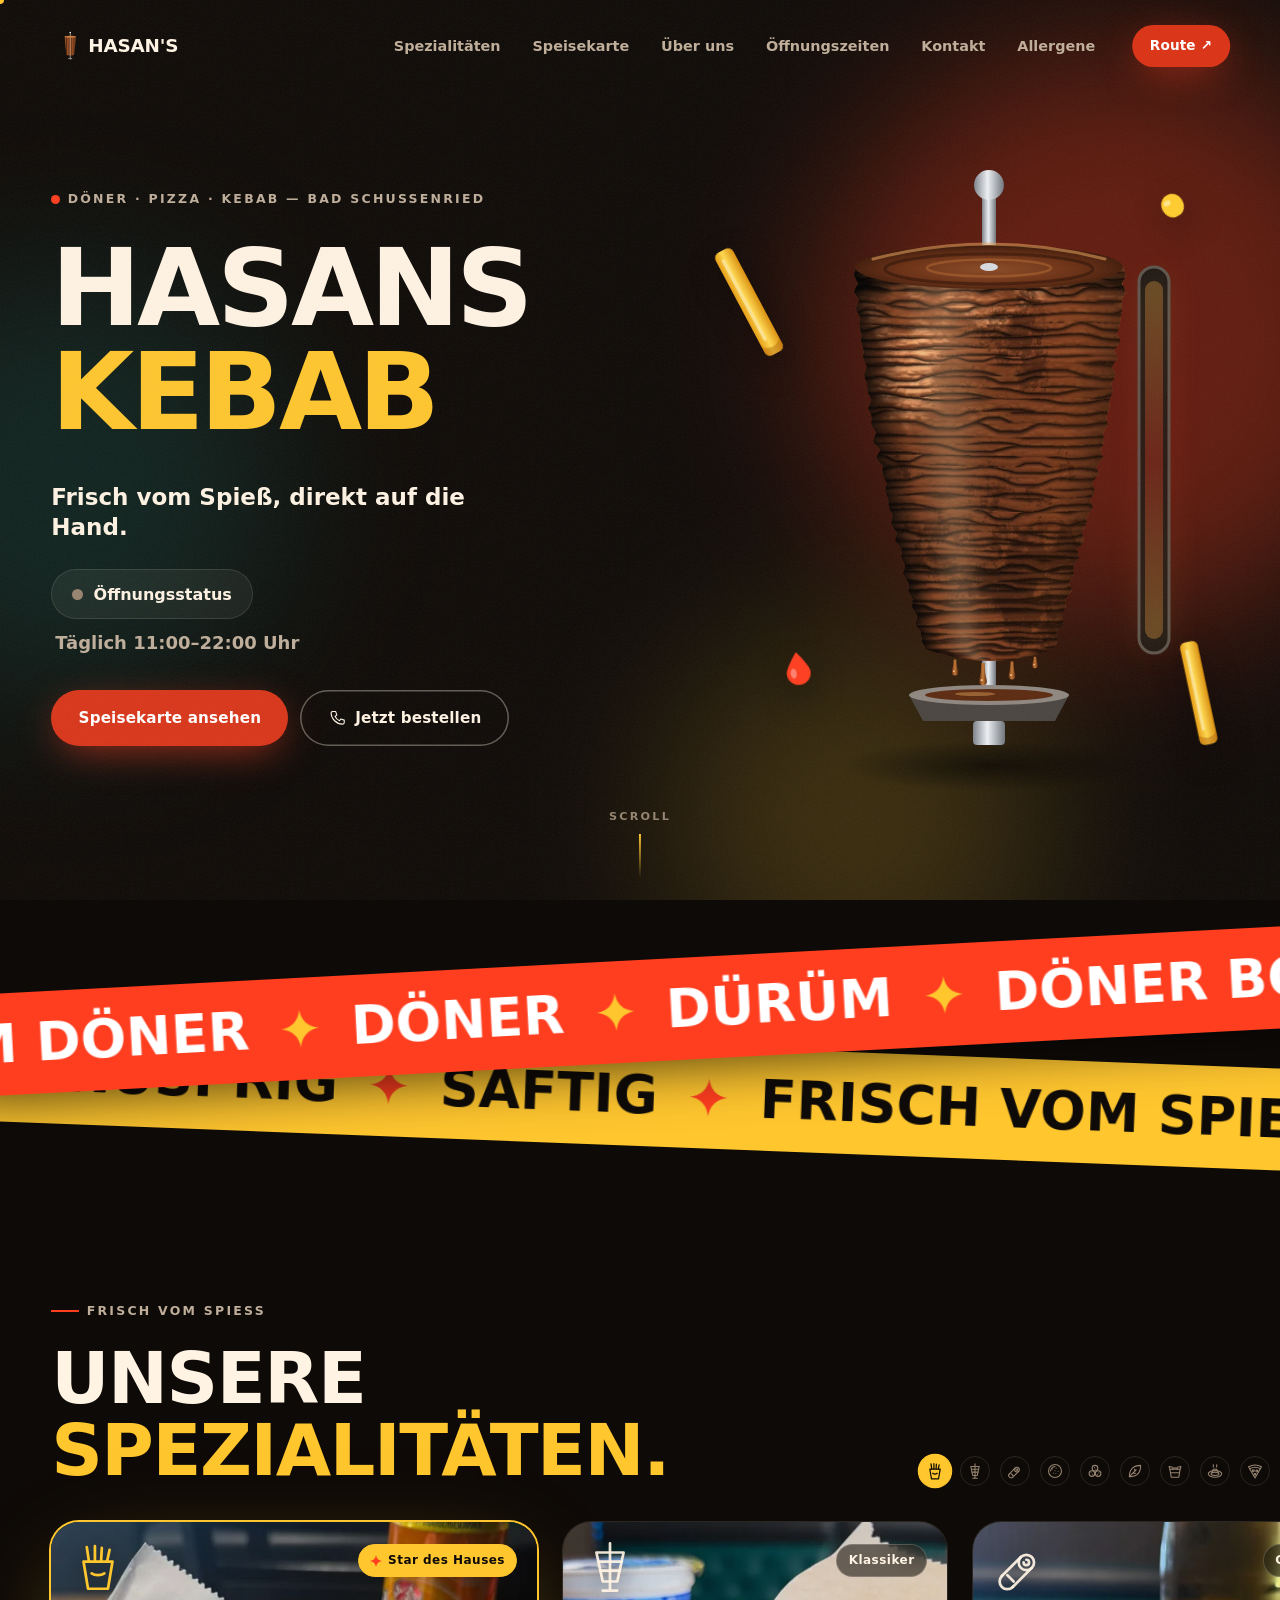
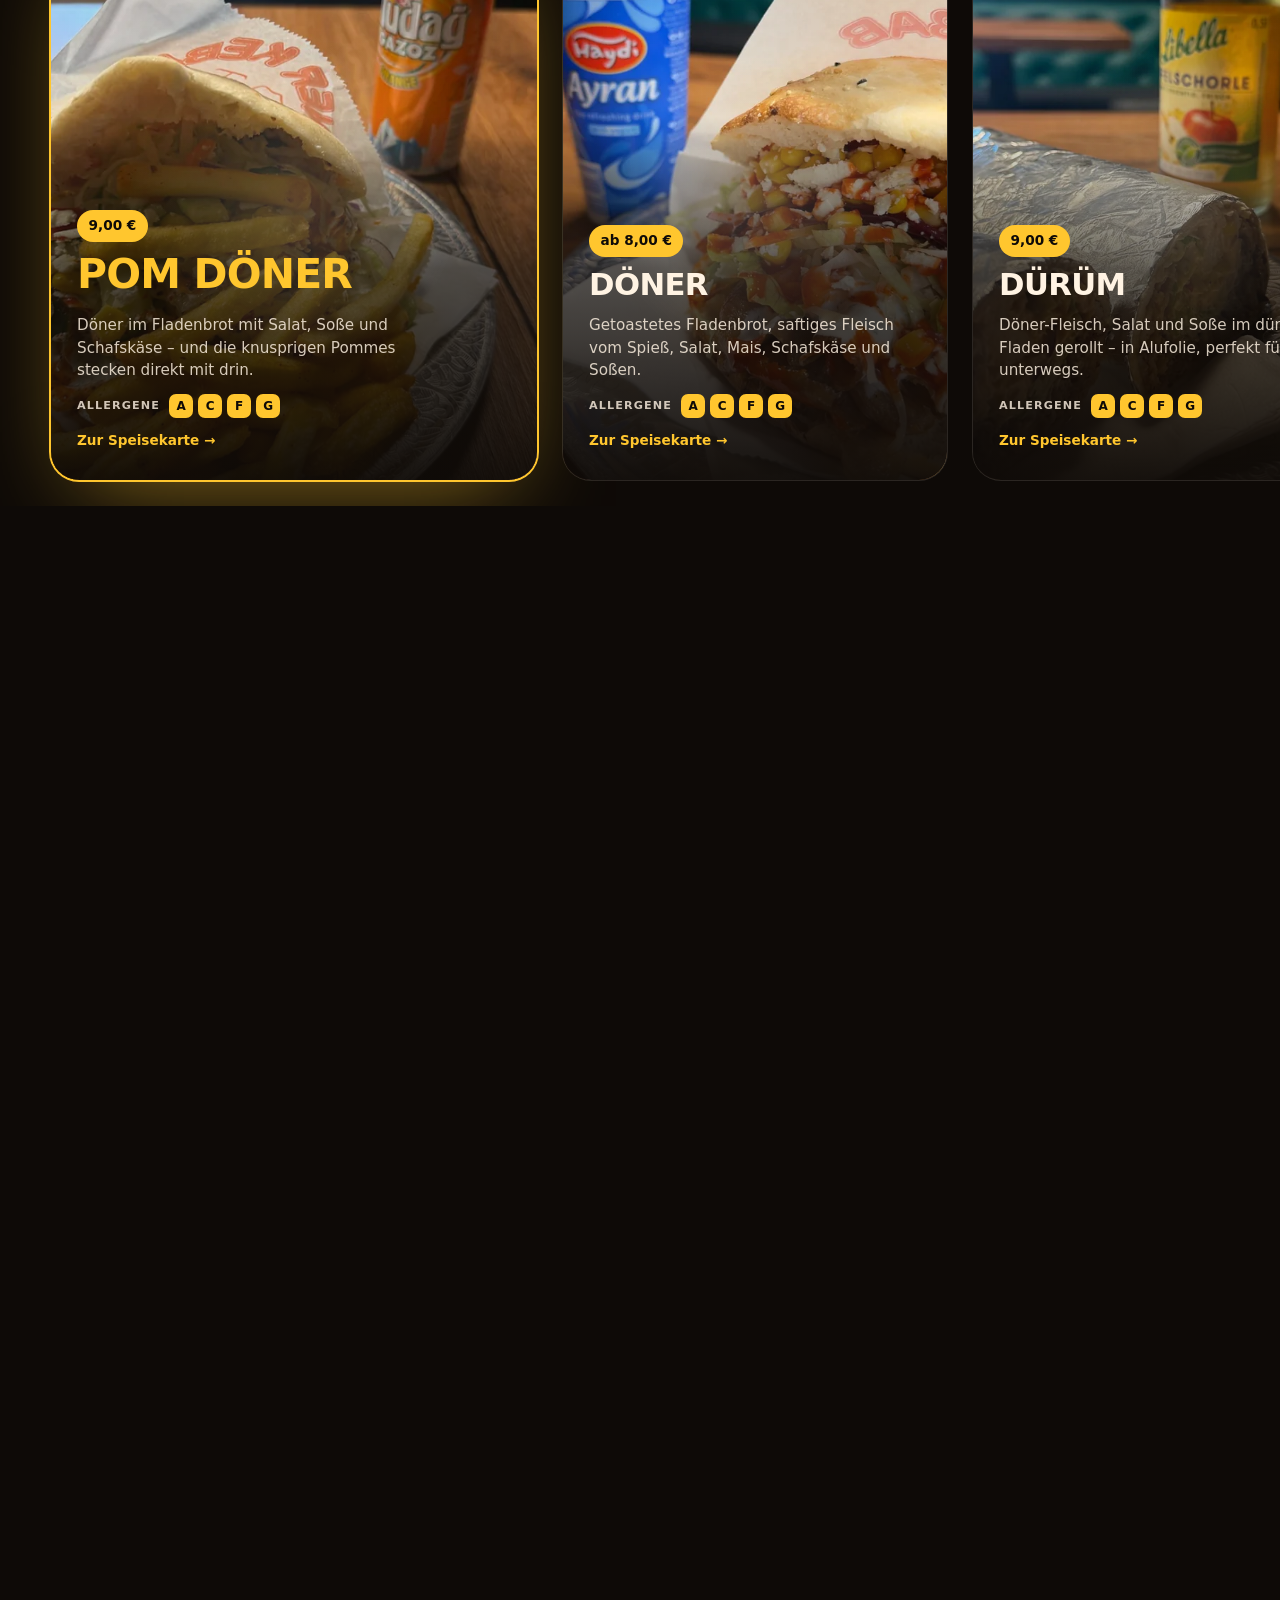
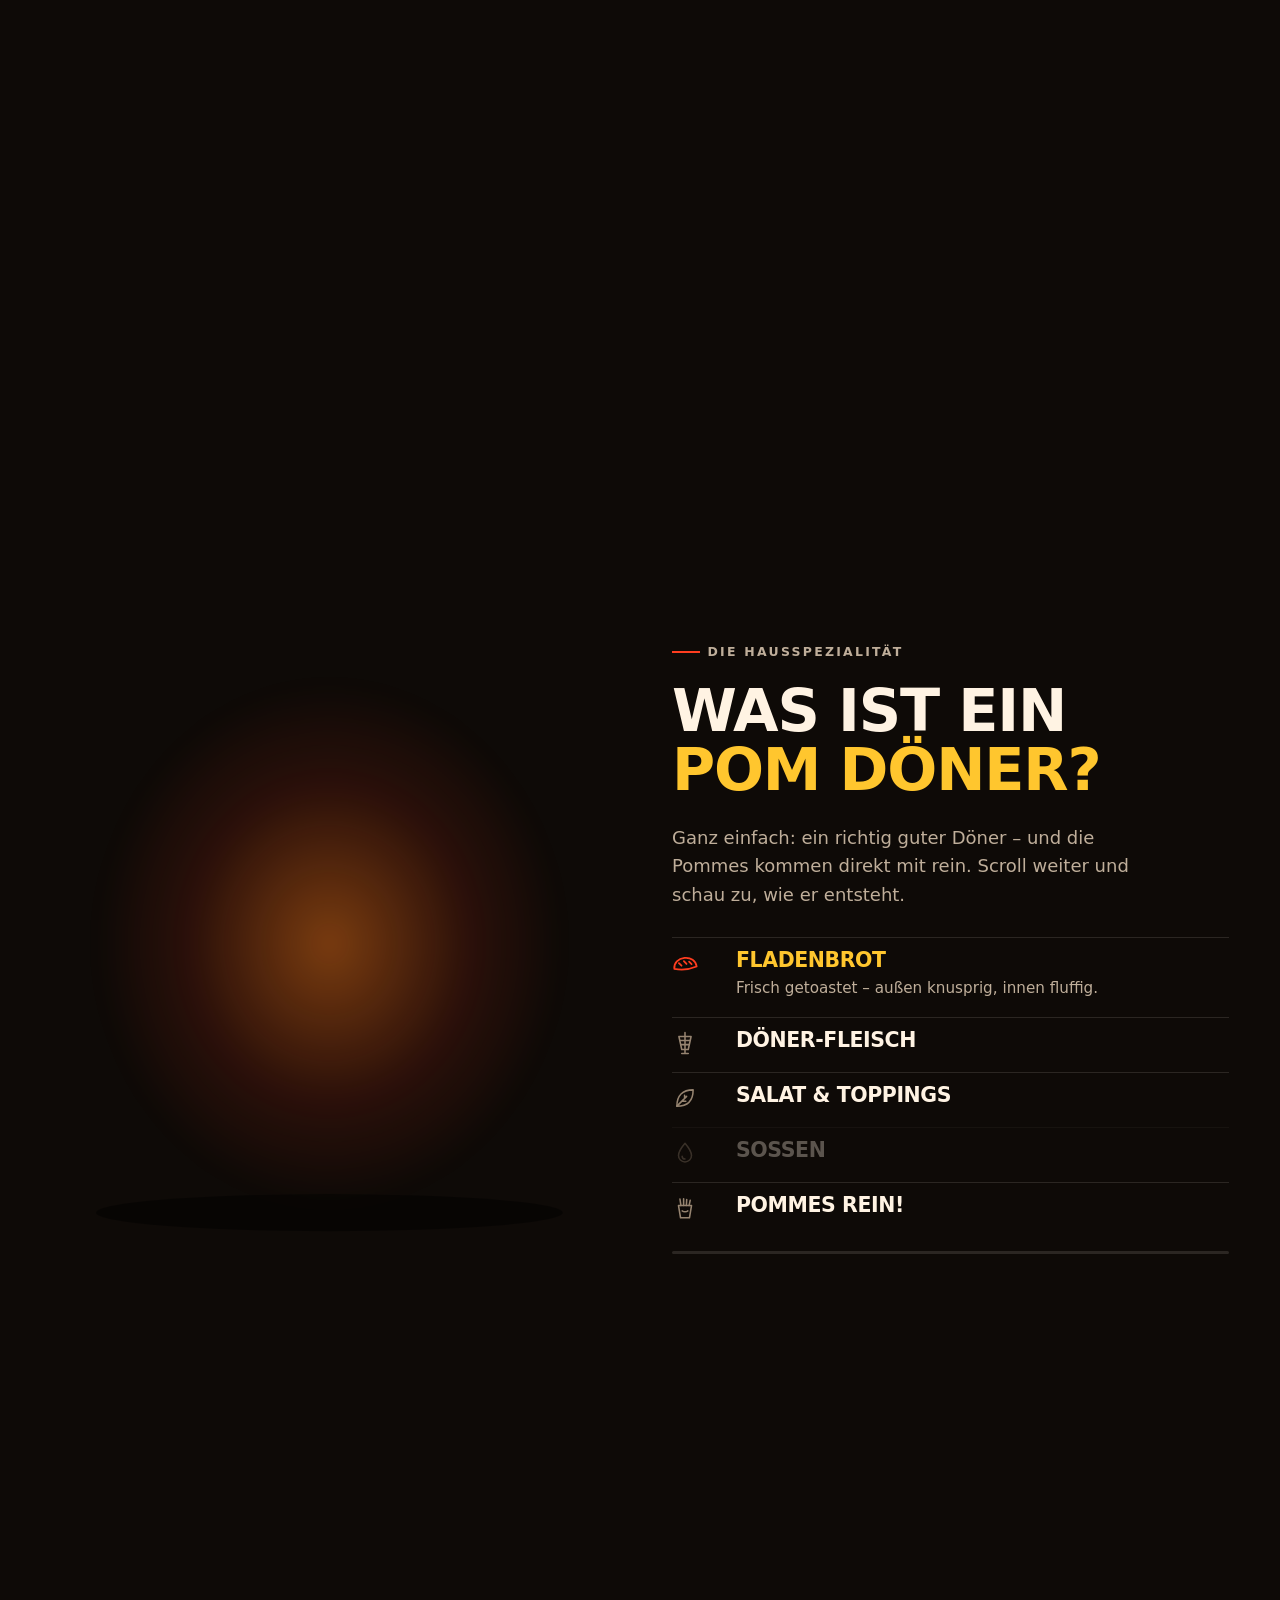
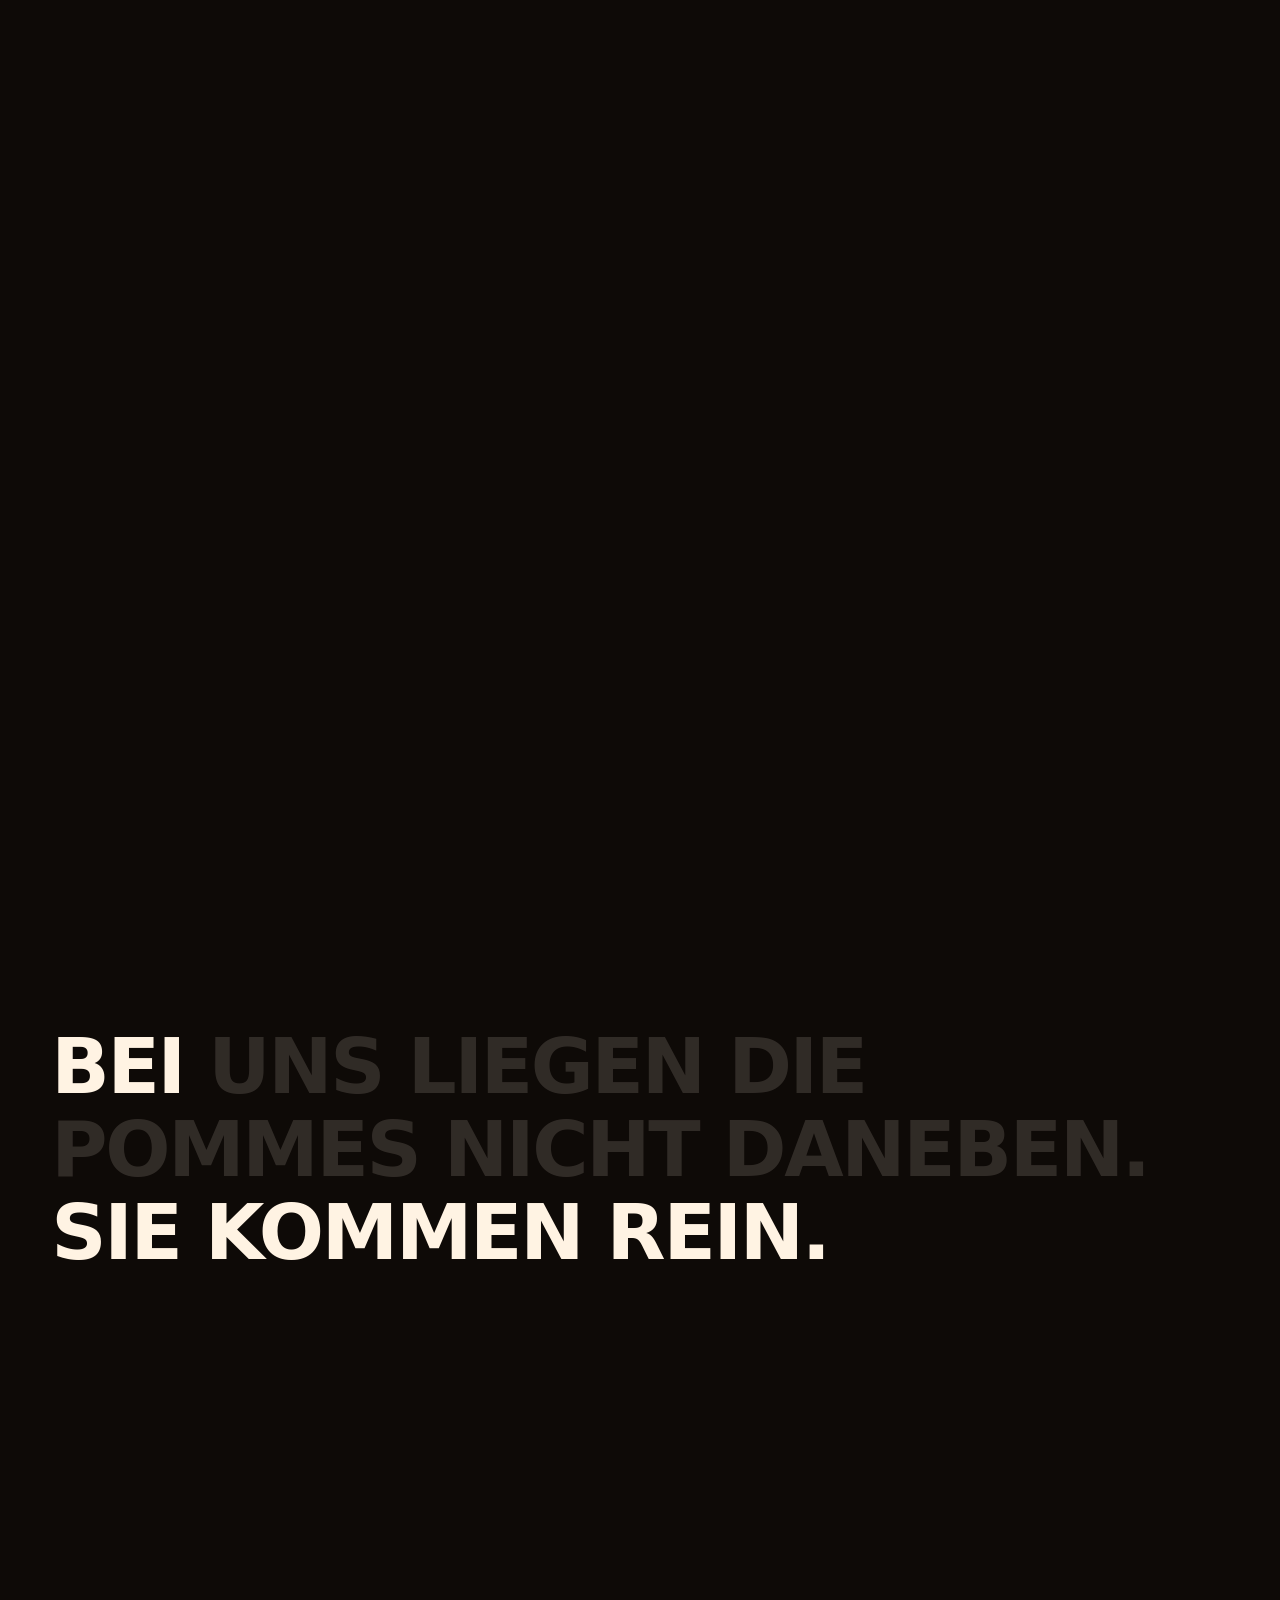
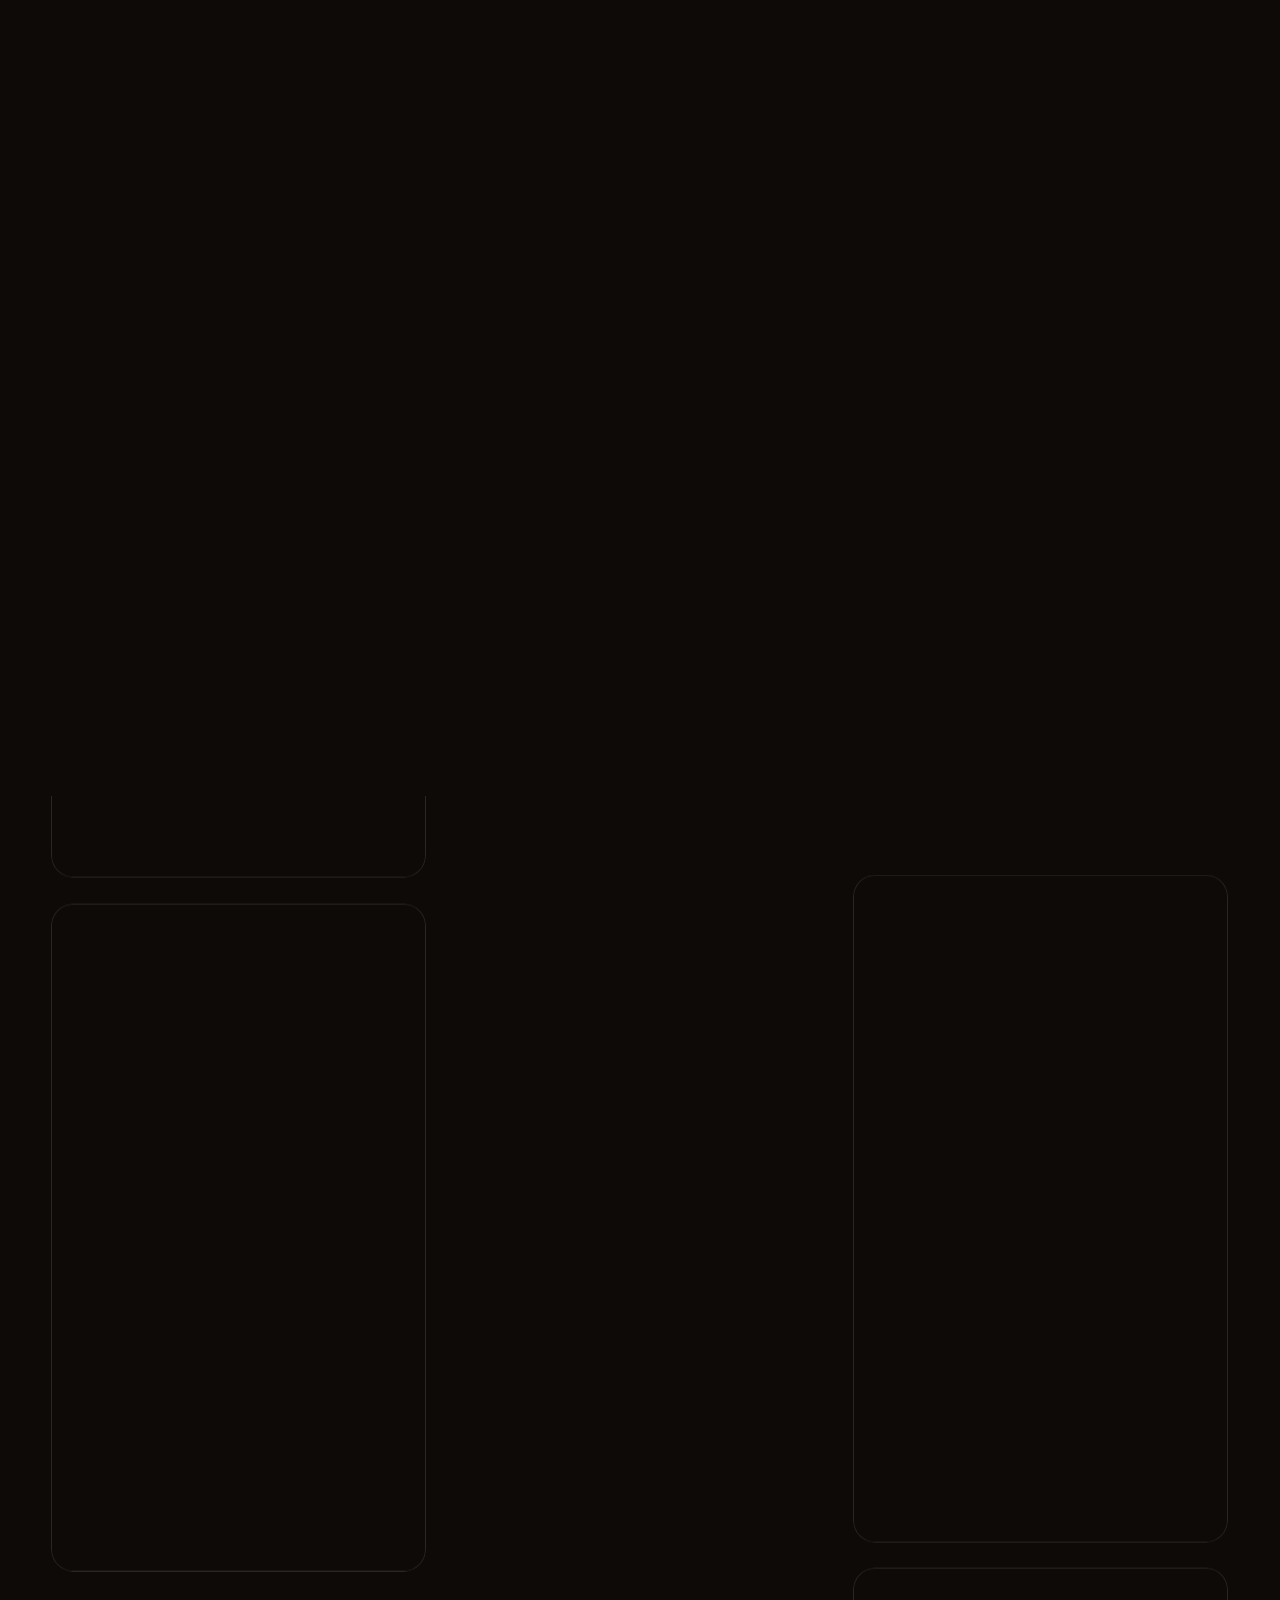
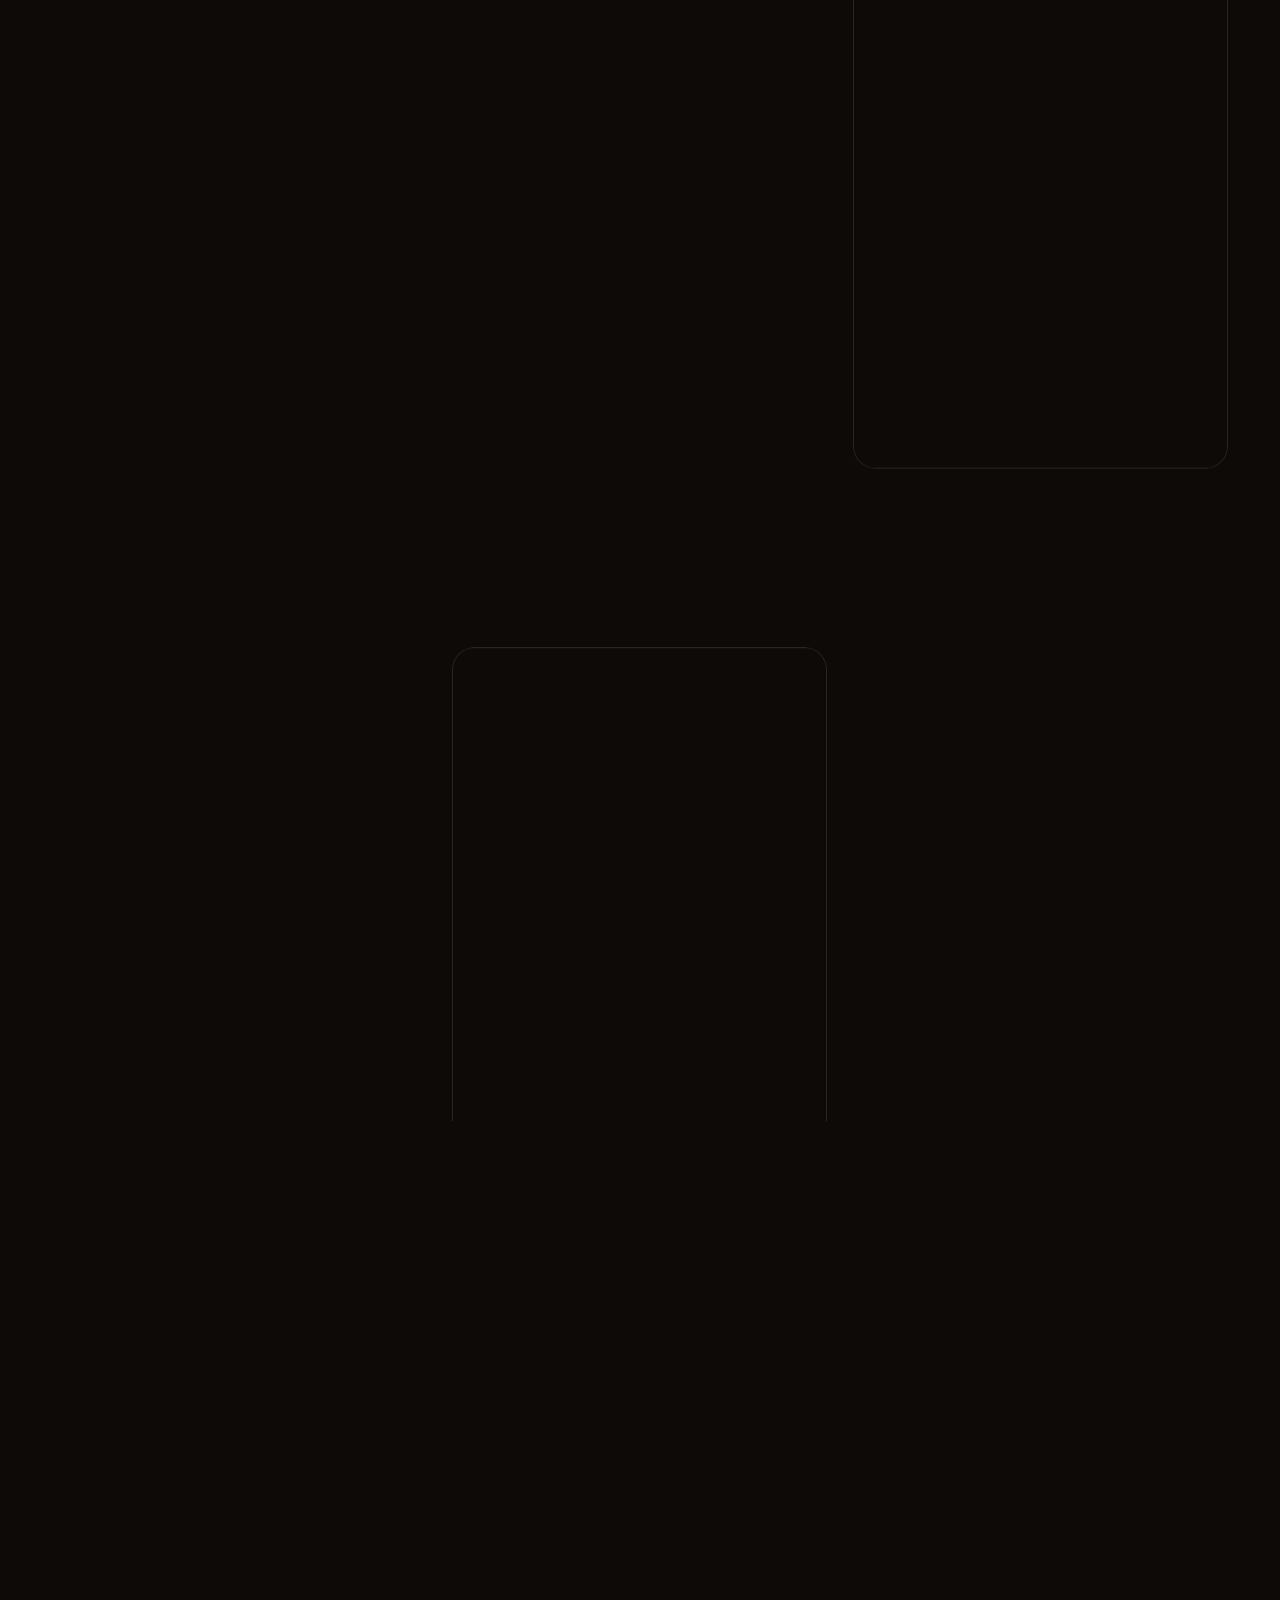
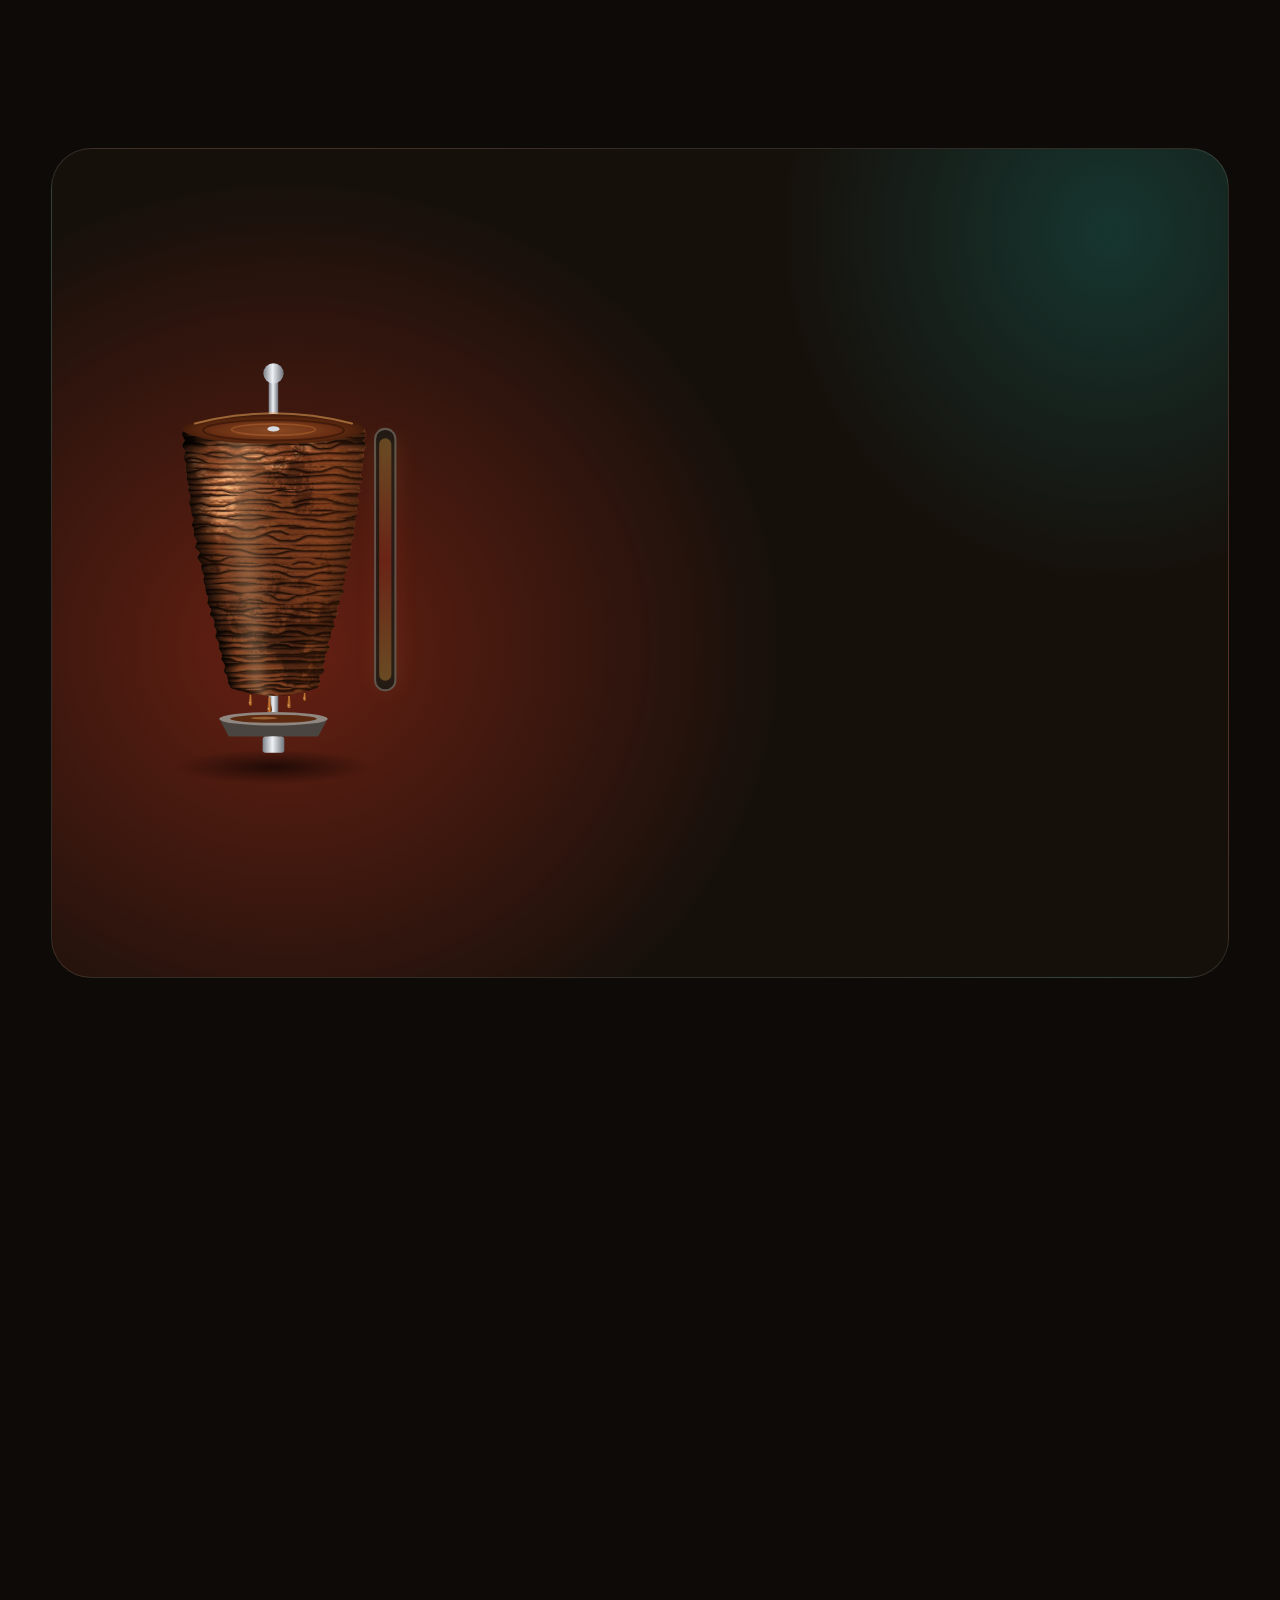
==== commit ea385274: "Realistic döner meat and smooth spit/intro animation on phones Look - New meat texture (doener-fleis" ====
--- a/index.html
+++ b/index.html
@@ -16,6 +16,7 @@
 
   <link rel="preload" href="assets/fonts/unbounded-latin-wght-normal.woff2" as="font" type="font/woff2" crossorigin>
   <link rel="preload" href="assets/fonts/manrope-latin-wght-normal.woff2" as="font" type="font/woff2" crossorigin>
+  <link rel="preload" href="assets/img/doener-fleisch.webp" as="image" type="image/webp">
   <link rel="stylesheet" href="assets/css/style.css?v=11">
   <script>document.documentElement.classList.replace('no-js', 'js');</script>
 
@@ -142,8 +143,44 @@
       <div class="loader__scene">
         <div class="loader__glow"></div>
         <div class="loader__embers"><i style="--x:47.7%;--s:4.8px;--t:2.67s;--d:-0.38s;--dx:-59px"></i><i style="--x:95.7%;--s:4.2px;--t:2.63s;--d:-1.21s;--dx:50px"></i><i style="--x:59.3%;--s:4.5px;--t:2.66s;--d:-0.39s;--dx:-4px"></i><i style="--x:37.8%;--s:3.7px;--t:1.94s;--d:-1.12s;--dx:-35px"></i><i style="--x:10.9%;--s:4.9px;--t:2.14s;--d:-0.87s;--dx:47px"></i><i style="--x:12.0%;--s:5.7px;--t:2.91s;--d:-1.93s;--dx:-32px"></i><i style="--x:12.4%;--s:6.0px;--t:3.11s;--d:-0.35s;--dx:-6px"></i><i style="--x:93.4%;--s:4.4px;--t:3.01s;--d:-1.68s;--dx:29px"></i><i style="--x:85.5%;--s:4.4px;--t:2.41s;--d:-0.2s;--dx:17px"></i><i style="--x:42.5%;--s:4.6px;--t:2.36s;--d:-0.91s;--dx:-57px"></i><i style="--x:62.9%;--s:2.8px;--t:1.91s;--d:-1.5s;--dx:-27px"></i><i style="--x:36.8%;--s:3.8px;--t:2.7s;--d:-1.82s;--dx:-46px"></i><i style="--x:27.2%;--s:3.7px;--t:2.19s;--d:-1.26s;--dx:37px"></i><i style="--x:50.0%;--s:2.6px;--t:2.92s;--d:-1.26s;--dx:6px"></i><i style="--x:6.4%;--s:4.9px;--t:1.67s;--d:-0.34s;--dx:17px"></i><i style="--x:13.4%;--s:4.4px;--t:1.88s;--d:-1.31s;--dx:-56px"></i></div>
-        <svg class="loader__spit" viewBox="0 0 400 620"><use href="#hero-spit-art"/></svg>
-        <p class="loader__title"><span class="loader__word" data-text="HASANS">HASANS</span><span class="loader__word loader__word--2" data-text="KEBAB">KEBAB</span></p>
+        <div class="loader__spit"><div class="spit">
+          <svg class="spit__back" viewBox="0 0 400 620" aria-hidden="true">
+            <defs>
+              <linearGradient id="sl1-steel" x1="0" x2="1"><stop offset="0" stop-color="#7d828a"/><stop offset=".45" stop-color="#eef1f4"/><stop offset="1" stop-color="#6f747b"/></linearGradient>
+              <linearGradient id="sl1-heat" x1="0" y1="0" x2="0" y2="1"><stop offset="0" stop-color="#ffb347"/><stop offset=".5" stop-color="#ff3d1f"/><stop offset="1" stop-color="#ffb347"/></linearGradient>
+              <radialGradient id="sl1-top" cx=".5" cy=".55" r=".6"><stop offset="0" stop-color="#8b4a24"/><stop offset=".55" stop-color="#6a2f13"/><stop offset="1" stop-color="#2e1205"/></radialGradient>
+              <linearGradient id="sl1-drip" x1="0" x2="1"><stop offset="0" stop-color="#6b2b0d"/><stop offset=".5" stop-color="#c47a35"/><stop offset="1" stop-color="#5a230a"/></linearGradient>
+            </defs>
+            <rect x="350" y="112" width="30" height="386" rx="15" fill="#1c1612" stroke="#5b534c" stroke-width="3"/>
+            <rect x="356" y="126" width="18" height="358" rx="9" fill="url(#sl1-heat)" class="spit__bar"/>
+            <rect x="193" y="26" width="14" height="560" rx="7" fill="url(#sl1-steel)"/>
+          </svg>
+          <span class="spit__glow"></span>
+          <div class="spit__meat" style="clip-path: polygon(3.47% 7.96%, 2.94% 9.8%, 4.27% 11.64%, 2.86% 13.48%, 4.79% 15.31%, 3.51% 17.15%, 5.03% 18.99%, 4.76% 20.83%, 5.5% 22.66%, 5.45% 24.5%, 6.27% 26.34%, 6.13% 28.17%, 7.39% 30.01%, 6.42% 31.85%, 7.44% 33.69%, 7.69% 35.52%, 8.95% 37.36%, 7.9% 39.2%, 9.13% 41.04%, 8.94% 42.87%, 10.7% 44.71%, 9.41% 46.55%, 12.12% 48.38%, 10.66% 50.22%, 12.98% 52.06%, 12.79% 53.9%, 14.32% 55.73%, 13.75% 57.57%, 14.81% 59.41%, 15.17% 61.24%, 16.33% 63.08%, 15.83% 64.92%, 17.86% 66.76%, 17.29% 68.59%, 19.54% 70.43%, 19.35% 72.27%, 20.79% 74.11%, 19.91% 75.94%, 22% 77.78%, 21.87% 79.62%, 23.3% 81.45%, 23.16% 83.29%, 25.1% 85.13%, 24.2% 86.97%, 26.2% 88.8%, 26.49% 90.64%, 27.78% 92.48%, 30.95% 93.18%, 34.13% 93.78%, 37.3% 94.27%, 40.48% 94.65%, 43.65% 94.92%, 46.83% 95.08%, 50% 95.13%, 53.17% 95.08%, 56.35% 94.92%, 59.52% 94.65%, 62.7% 94.27%, 65.87% 93.78%, 69.05% 93.18%, 72.22% 92.48%, 73.79% 90.64%, 73.15% 88.8%, 75.91% 86.97%, 75% 85.13%, 76.55% 83.29%, 76.22% 81.45%, 78.76% 79.62%, 77.62% 77.78%, 79.31% 75.94%, 79.17% 74.11%, 81.21% 72.27%, 80.42% 70.43%, 82.88% 68.59%, 82.16% 66.76%, 83.68% 64.92%, 83.92% 63.08%, 85.96% 61.24%, 85.01% 59.41%, 86.79% 57.57%, 85.62% 55.73%, 87.93% 53.9%, 87.21% 52.06%, 89.46% 50.22%, 88.7% 48.38%, 89.87% 46.55%, 89.49% 44.71%, 91.08% 42.87%, 90.61% 41.04%, 91.66% 39.2%, 91.73% 37.36%, 92.93% 35.52%, 92.5% 33.69%, 93.91% 31.85%, 92.56% 30.01%, 94.45% 28.17%, 93.44% 26.34%, 95.55% 24.5%, 94.41% 22.66%, 95.32% 20.83%, 95.61% 18.99%, 96.14% 17.15%, 95.9% 15.31%, 97.45% 13.48%, 96.12% 11.64%, 97.41% 9.8%, 96.53% 7.96%, 89.88% 7.03%, 83.23% 6.23%, 76.59% 5.58%, 69.94% 5.07%, 63.29% 4.71%, 56.65% 4.5%, 50% 4.42%, 43.35% 4.5%, 36.71% 4.71%, 30.06% 5.07%, 23.41% 5.58%, 16.77% 6.23%, 10.12% 7.03%)">
+            <div class="spit__strip"></div>
+            <span class="spit__heatrim"></span>
+            <span class="spit__shade"></span>
+          </div>
+          <svg class="spit__front" viewBox="0 0 400 620" aria-hidden="true">
+            <circle cx="200" cy="30" r="15" fill="url(#sl1-steel)"/>
+            <ellipse cx="200" cy="112" rx="134" ry="22" fill="url(#sl1-top)"/>
+            <ellipse cx="200" cy="114" rx="104" ry="15" fill="none" stroke="#1f0a03" stroke-width="3" opacity=".45"/>
+            <ellipse cx="200" cy="113" rx="62" ry="8.5" fill="none" stroke="#b56a33" stroke-width="2.5" opacity=".5"/>
+            <path d="M84 104q116-30 232 0" fill="none" stroke="#e7a25c" stroke-width="3" stroke-linecap="round" opacity=".55"/>
+            <ellipse cx="200" cy="112" rx="9" ry="4" fill="#d7dbe0"/>
+            <g fill="url(#sl1-drip)"><path d="M164.56 504.61C164.56 512.49 162.8 514.09 162.8 517.29A3.2 3.2 0 0 0 169.2 517.29C169.2 514.09 167.44 512.49 167.44 504.61Z"/><circle cx="164.88" cy="516.17" r="0.96" fill="#ffe0a8" opacity=".75"/><path d="M192.29 507.89C192.29 520.81 190.2 522.71 190.2 526.51A3.8 3.8 0 0 0 197.8 526.51C197.8 522.71 195.71 520.81 195.71 507.89Z"/><circle cx="192.67" cy="525.18" r="1.14" fill="#ffe0a8" opacity=".75"/><path d="M221.47 506.45C221.47 516.01 219.6 517.71 219.6 521.11A3.4 3.4 0 0 0 226.4 521.11C226.4 517.71 224.53 516.01 224.53 506.45Z"/><circle cx="221.81" cy="519.92" r="1.02" fill="#ffe0a8" opacity=".75"/><path d="M244.74 501.8C244.74 506.32 243.2 507.72 243.2 510.52A2.8 2.8 0 0 0 248.8 510.52C248.8 507.72 247.26 506.32 247.26 501.8Z"/><circle cx="245.02" cy="509.54" r="0.84" fill="#ffe0a8" opacity=".75"/></g>
+            <path d="M120 540h160l-14 26H134z" fill="#4a4540"/>
+            <ellipse cx="200" cy="540" rx="80" ry="10" fill="#8f8780"/>
+            <ellipse cx="200" cy="540" rx="64" ry="6" fill="#5c2a10"/>
+            <ellipse cx="186" cy="539" rx="20" ry="2" fill="#c98a4a" opacity=".55"/>
+            <rect x="184" y="566" width="32" height="24" rx="4" fill="url(#sl1-steel)"/>
+            <g class="spit__steam" fill="none" stroke="#fff3e3" stroke-width="5" stroke-linecap="round">
+              <path d="M150 84c-12-16 12-26 0-42s10-24 0-38"/><path d="M250 84c-12-16 12-26 0-42s10-24 0-38"/>
+            </g>
+          </svg>
+          <span class="spit__drop"></span>
+        </div></div>
+        <p class="loader__title"><span class="loader__word">HASANS<span class="loader__fill"><span>HASANS</span></span></span><span class="loader__word loader__word--2">KEBAB<span class="loader__fill"><span>KEBAB</span></span></span></p>
         <p class="loader__status"><span data-loader-msg>Spieß wird angeheizt</span> <span class="loader__count"><span data-count>0</span>%</span></p>
       </div>
     </div>
@@ -151,12 +188,48 @@
       <div class="loader__scene">
         <div class="loader__glow"></div>
         <div class="loader__embers"><i style="--x:47.7%;--s:4.8px;--t:2.67s;--d:-0.38s;--dx:-59px"></i><i style="--x:95.7%;--s:4.2px;--t:2.63s;--d:-1.21s;--dx:50px"></i><i style="--x:59.3%;--s:4.5px;--t:2.66s;--d:-0.39s;--dx:-4px"></i><i style="--x:37.8%;--s:3.7px;--t:1.94s;--d:-1.12s;--dx:-35px"></i><i style="--x:10.9%;--s:4.9px;--t:2.14s;--d:-0.87s;--dx:47px"></i><i style="--x:12.0%;--s:5.7px;--t:2.91s;--d:-1.93s;--dx:-32px"></i><i style="--x:12.4%;--s:6.0px;--t:3.11s;--d:-0.35s;--dx:-6px"></i><i style="--x:93.4%;--s:4.4px;--t:3.01s;--d:-1.68s;--dx:29px"></i><i style="--x:85.5%;--s:4.4px;--t:2.41s;--d:-0.2s;--dx:17px"></i><i style="--x:42.5%;--s:4.6px;--t:2.36s;--d:-0.91s;--dx:-57px"></i><i style="--x:62.9%;--s:2.8px;--t:1.91s;--d:-1.5s;--dx:-27px"></i><i style="--x:36.8%;--s:3.8px;--t:2.7s;--d:-1.82s;--dx:-46px"></i><i style="--x:27.2%;--s:3.7px;--t:2.19s;--d:-1.26s;--dx:37px"></i><i style="--x:50.0%;--s:2.6px;--t:2.92s;--d:-1.26s;--dx:6px"></i><i style="--x:6.4%;--s:4.9px;--t:1.67s;--d:-0.34s;--dx:17px"></i><i style="--x:13.4%;--s:4.4px;--t:1.88s;--d:-1.31s;--dx:-56px"></i></div>
-        <svg class="loader__spit" viewBox="0 0 400 620"><use href="#hero-spit-art"/></svg>
-        <p class="loader__title"><span class="loader__word" data-text="HASANS">HASANS</span><span class="loader__word loader__word--2" data-text="KEBAB">KEBAB</span></p>
+        <div class="loader__spit"><div class="spit">
+          <svg class="spit__back" viewBox="0 0 400 620" aria-hidden="true">
+            <defs>
+              <linearGradient id="sl2-steel" x1="0" x2="1"><stop offset="0" stop-color="#7d828a"/><stop offset=".45" stop-color="#eef1f4"/><stop offset="1" stop-color="#6f747b"/></linearGradient>
+              <linearGradient id="sl2-heat" x1="0" y1="0" x2="0" y2="1"><stop offset="0" stop-color="#ffb347"/><stop offset=".5" stop-color="#ff3d1f"/><stop offset="1" stop-color="#ffb347"/></linearGradient>
+              <radialGradient id="sl2-top" cx=".5" cy=".55" r=".6"><stop offset="0" stop-color="#8b4a24"/><stop offset=".55" stop-color="#6a2f13"/><stop offset="1" stop-color="#2e1205"/></radialGradient>
+              <linearGradient id="sl2-drip" x1="0" x2="1"><stop offset="0" stop-color="#6b2b0d"/><stop offset=".5" stop-color="#c47a35"/><stop offset="1" stop-color="#5a230a"/></linearGradient>
+            </defs>
+            <rect x="350" y="112" width="30" height="386" rx="15" fill="#1c1612" stroke="#5b534c" stroke-width="3"/>
+            <rect x="356" y="126" width="18" height="358" rx="9" fill="url(#sl2-heat)" class="spit__bar"/>
+            <rect x="193" y="26" width="14" height="560" rx="7" fill="url(#sl2-steel)"/>
+          </svg>
+          <span class="spit__glow"></span>
+          <div class="spit__meat" style="clip-path: polygon(3.47% 7.96%, 2.94% 9.8%, 4.27% 11.64%, 2.86% 13.48%, 4.79% 15.31%, 3.51% 17.15%, 5.03% 18.99%, 4.76% 20.83%, 5.5% 22.66%, 5.45% 24.5%, 6.27% 26.34%, 6.13% 28.17%, 7.39% 30.01%, 6.42% 31.85%, 7.44% 33.69%, 7.69% 35.52%, 8.95% 37.36%, 7.9% 39.2%, 9.13% 41.04%, 8.94% 42.87%, 10.7% 44.71%, 9.41% 46.55%, 12.12% 48.38%, 10.66% 50.22%, 12.98% 52.06%, 12.79% 53.9%, 14.32% 55.73%, 13.75% 57.57%, 14.81% 59.41%, 15.17% 61.24%, 16.33% 63.08%, 15.83% 64.92%, 17.86% 66.76%, 17.29% 68.59%, 19.54% 70.43%, 19.35% 72.27%, 20.79% 74.11%, 19.91% 75.94%, 22% 77.78%, 21.87% 79.62%, 23.3% 81.45%, 23.16% 83.29%, 25.1% 85.13%, 24.2% 86.97%, 26.2% 88.8%, 26.49% 90.64%, 27.78% 92.48%, 30.95% 93.18%, 34.13% 93.78%, 37.3% 94.27%, 40.48% 94.65%, 43.65% 94.92%, 46.83% 95.08%, 50% 95.13%, 53.17% 95.08%, 56.35% 94.92%, 59.52% 94.65%, 62.7% 94.27%, 65.87% 93.78%, 69.05% 93.18%, 72.22% 92.48%, 73.79% 90.64%, 73.15% 88.8%, 75.91% 86.97%, 75% 85.13%, 76.55% 83.29%, 76.22% 81.45%, 78.76% 79.62%, 77.62% 77.78%, 79.31% 75.94%, 79.17% 74.11%, 81.21% 72.27%, 80.42% 70.43%, 82.88% 68.59%, 82.16% 66.76%, 83.68% 64.92%, 83.92% 63.08%, 85.96% 61.24%, 85.01% 59.41%, 86.79% 57.57%, 85.62% 55.73%, 87.93% 53.9%, 87.21% 52.06%, 89.46% 50.22%, 88.7% 48.38%, 89.87% 46.55%, 89.49% 44.71%, 91.08% 42.87%, 90.61% 41.04%, 91.66% 39.2%, 91.73% 37.36%, 92.93% 35.52%, 92.5% 33.69%, 93.91% 31.85%, 92.56% 30.01%, 94.45% 28.17%, 93.44% 26.34%, 95.55% 24.5%, 94.41% 22.66%, 95.32% 20.83%, 95.61% 18.99%, 96.14% 17.15%, 95.9% 15.31%, 97.45% 13.48%, 96.12% 11.64%, 97.41% 9.8%, 96.53% 7.96%, 89.88% 7.03%, 83.23% 6.23%, 76.59% 5.58%, 69.94% 5.07%, 63.29% 4.71%, 56.65% 4.5%, 50% 4.42%, 43.35% 4.5%, 36.71% 4.71%, 30.06% 5.07%, 23.41% 5.58%, 16.77% 6.23%, 10.12% 7.03%)">
+            <div class="spit__strip"></div>
+            <span class="spit__heatrim"></span>
+            <span class="spit__shade"></span>
+          </div>
+          <svg class="spit__front" viewBox="0 0 400 620" aria-hidden="true">
+            <circle cx="200" cy="30" r="15" fill="url(#sl2-steel)"/>
+            <ellipse cx="200" cy="112" rx="134" ry="22" fill="url(#sl2-top)"/>
+            <ellipse cx="200" cy="114" rx="104" ry="15" fill="none" stroke="#1f0a03" stroke-width="3" opacity=".45"/>
+            <ellipse cx="200" cy="113" rx="62" ry="8.5" fill="none" stroke="#b56a33" stroke-width="2.5" opacity=".5"/>
+            <path d="M84 104q116-30 232 0" fill="none" stroke="#e7a25c" stroke-width="3" stroke-linecap="round" opacity=".55"/>
+            <ellipse cx="200" cy="112" rx="9" ry="4" fill="#d7dbe0"/>
+            <g fill="url(#sl2-drip)"><path d="M164.56 504.61C164.56 512.49 162.8 514.09 162.8 517.29A3.2 3.2 0 0 0 169.2 517.29C169.2 514.09 167.44 512.49 167.44 504.61Z"/><circle cx="164.88" cy="516.17" r="0.96" fill="#ffe0a8" opacity=".75"/><path d="M192.29 507.89C192.29 520.81 190.2 522.71 190.2 526.51A3.8 3.8 0 0 0 197.8 526.51C197.8 522.71 195.71 520.81 195.71 507.89Z"/><circle cx="192.67" cy="525.18" r="1.14" fill="#ffe0a8" opacity=".75"/><path d="M221.47 506.45C221.47 516.01 219.6 517.71 219.6 521.11A3.4 3.4 0 0 0 226.4 521.11C226.4 517.71 224.53 516.01 224.53 506.45Z"/><circle cx="221.81" cy="519.92" r="1.02" fill="#ffe0a8" opacity=".75"/><path d="M244.74 501.8C244.74 506.32 243.2 507.72 243.2 510.52A2.8 2.8 0 0 0 248.8 510.52C248.8 507.72 247.26 506.32 247.26 501.8Z"/><circle cx="245.02" cy="509.54" r="0.84" fill="#ffe0a8" opacity=".75"/></g>
+            <path d="M120 540h160l-14 26H134z" fill="#4a4540"/>
+            <ellipse cx="200" cy="540" rx="80" ry="10" fill="#8f8780"/>
+            <ellipse cx="200" cy="540" rx="64" ry="6" fill="#5c2a10"/>
+            <ellipse cx="186" cy="539" rx="20" ry="2" fill="#c98a4a" opacity=".55"/>
+            <rect x="184" y="566" width="32" height="24" rx="4" fill="url(#sl2-steel)"/>
+            <g class="spit__steam" fill="none" stroke="#fff3e3" stroke-width="5" stroke-linecap="round">
+              <path d="M150 84c-12-16 12-26 0-42s10-24 0-38"/><path d="M250 84c-12-16 12-26 0-42s10-24 0-38"/>
+            </g>
+          </svg>
+          <span class="spit__drop"></span>
+        </div></div>
+        <p class="loader__title"><span class="loader__word">HASANS<span class="loader__fill"><span>HASANS</span></span></span><span class="loader__word loader__word--2">KEBAB<span class="loader__fill"><span>KEBAB</span></span></span></p>
         <p class="loader__status"><span data-loader-msg>Spieß wird angeheizt</span> <span class="loader__count"><span data-count>0</span>%</span></p>
       </div>
     </div>
-    <svg class="loader__cut" viewBox="0 0 100 100" preserveAspectRatio="none"><line x1="-2" y1="58.32" x2="102" y2="41.68" pathLength="100"/></svg>
+    <div class="loader__cut"><svg viewBox="0 0 100 100" preserveAspectRatio="none"><line x1="-2" y1="58.32" x2="102" y2="41.68"/></svg></div>
     <div class="loader__flash"></div>
   </div>
 
@@ -230,48 +303,43 @@
 
       <div class="hero__visual">
         <div class="hero__spit">
-        <svg class="hero-spit" viewBox="0 0 400 620" role="img" aria-labelledby="hero-spit-title">
-          <title id="hero-spit-title">Döner-Spieß – dreht sich während der Öffnungszeiten</title>
-          <defs>
-            <linearGradient id="hs-steel" x1="0" x2="1"><stop offset="0" stop-color="#7d828a"/><stop offset=".45" stop-color="#eef1f4"/><stop offset="1" stop-color="#6f747b"/></linearGradient>
-            <linearGradient id="hs-shade" x1="0" x2="1"><stop offset="0" stop-color="#000" stop-opacity=".78"/><stop offset=".15" stop-color="#000" stop-opacity=".22"/><stop offset=".36" stop-color="#ffd8a8" stop-opacity=".2"/><stop offset=".5" stop-color="#fff" stop-opacity=".04"/><stop offset=".78" stop-color="#000" stop-opacity=".3"/><stop offset="1" stop-color="#000" stop-opacity=".82"/></linearGradient>
-            <linearGradient id="hs-vshade" x1="0" y1="0" x2="0" y2="1"><stop offset="0" stop-color="#ffb46b" stop-opacity=".25"/><stop offset=".3" stop-color="#000" stop-opacity="0"/><stop offset="1" stop-color="#000" stop-opacity=".4"/></linearGradient>
-            <linearGradient id="hs-heat" x1="0" y1="0" x2="0" y2="1"><stop offset="0" stop-color="#ffb347"/><stop offset=".5" stop-color="#ff3d1f"/><stop offset="1" stop-color="#ffb347"/></linearGradient>
-            <radialGradient id="hs-cut"><stop offset="0" stop-color="#eaa566"/><stop offset=".6" stop-color="#c47640"/><stop offset="1" stop-color="#7f3c16"/></radialGradient>
-            <clipPath id="hs-cone"><path d="M66 112 L63.4 127.9 L69.3 143.8 L66.4 159.8 L68.3 175.7 L75.8 191.6 L74.9 207.5 L79.5 223.4 L76.7 239.3 L79.7 255.2 L86.9 271.2 L90 287.1 L87.7 303 L95.9 318.9 L97.8 334.8 L99.8 350.8 L104.9 366.7 L105.2 382.6 L108.5 398.5 L112 414.4 L116.9 430.3 L123.1 446.2 L127.7 462.2 L131.5 478.1 L136 494 Q200 518 264 494 L270.7 478.1 L269.3 462.2 L273.6 446.2 L277.5 430.3 L285.7 414.4 L286 398.5 L289 382.6 L297.4 366.7 L302.9 350.8 L300.6 334.8 L307.1 318.9 L306.7 303 L309.1 287.1 L312.9 271.2 L318.3 255.2 L321 239.3 L322 223.4 L327 207.5 L329.8 191.6 L327.1 175.7 L333.8 159.8 L328.8 143.8 L329.9 127.9 L334 112 Q200 80 66 112Z"/></clipPath>
-            <g id="hs-tile"><rect width="260" height="460" fill="#94431a"/><ellipse cx="84.2" cy="69.4" rx="18.1" ry="3.4" transform="rotate(-9.7 84.2 69.4)" fill="#a8521f"/><ellipse cx="151.5" cy="418.5" rx="10.6" ry="3.5" transform="rotate(-10.3 151.5 418.5)" fill="#7a3412"/><ellipse cx="23.6" cy="195.3" rx="21.1" ry="3.7" transform="rotate(3.1 23.6 195.3)" fill="#9c4a1d"/><ellipse cx="283.6" cy="195.3" rx="21.1" ry="3.7" transform="rotate(3.1 283.6 195.3)" fill="#9c4a1d"/><ellipse cx="151.6" cy="28.5" rx="17" ry="3.3" transform="rotate(-10.9 151.6 28.5)" fill="#9c4a1d"/><ellipse cx="223.2" cy="133.2" rx="9.5" ry="3.7" transform="rotate(1.4 223.2 133.2)" fill="#b35a24"/><ellipse cx="177.3" cy="47.4" rx="16.7" ry="4.1" transform="rotate(1.1 177.3 47.4)" fill="#8a3d17"/><ellipse cx="16.3" cy="27.4" rx="10.5" ry="7.1" transform="rotate(6.7 16.3 27.4)" fill="#7a3412"/><ellipse cx="276.3" cy="27.4" rx="10.5" ry="7.1" transform="rotate(6.7 276.3 27.4)" fill="#7a3412"/><ellipse cx="121.1" cy="424.8" rx="13.1" ry="4.5" transform="rotate(4.8 121.1 424.8)" fill="#9c4a1d"/><ellipse cx="63.5" cy="264.2" rx="15.9" ry="8.3" transform="rotate(-1.2 63.5 264.2)" fill="#c26a2c"/><ellipse cx="158.3" cy="33.7" rx="15.7" ry="4" transform="rotate(-8.4 158.3 33.7)" fill="#b35a24"/><ellipse cx="127.1" cy="18" rx="18.4" ry="7.6" transform="rotate(6.9 127.1 18)" fill="#a8521f"/><ellipse cx="212.8" cy="156.5" rx="13" ry="6" transform="rotate(-1.1 212.8 156.5)" fill="#6b2d0f"/><ellipse cx="218.4" cy="434.6" rx="15.1" ry="7" transform="rotate(5.5 218.4 434.6)" fill="#8a3d17"/><ellipse cx="80.5" cy="265.9" rx="18.6" ry="5.7" transform="rotate(-2.7 80.5 265.9)" fill="#c26a2c"/><ellipse cx="173.8" cy="10.4" rx="14.8" ry="4" transform="rotate(-0.2 173.8 10.4)" fill="#8a3d17"/><ellipse cx="56.7" cy="132.2" rx="19.6" ry="5.4" transform="rotate(-0.1 56.7 132.2)" fill="#6b2d0f"/><ellipse cx="43.3" cy="184.8" rx="11.7" ry="3.8" transform="rotate(8.7 43.3 184.8)" fill="#7a3412"/><ellipse cx="72.4" cy="191" rx="13.1" ry="8.3" transform="rotate(-8.4 72.4 191)" fill="#9c4a1d"/><ellipse cx="45.8" cy="106.7" rx="11" ry="5.9" transform="rotate(-7.6 45.8 106.7)" fill="#a8521f"/><ellipse cx="73.3" cy="67" rx="16.1" ry="6.7" transform="rotate(10.9 73.3 67)" fill="#b35a24"/><ellipse cx="179.5" cy="237.1" rx="17.5" ry="7.1" transform="rotate(-1 179.5 237.1)" fill="#8a3d17"/><ellipse cx="226.5" cy="437.9" rx="18.6" ry="6.4" transform="rotate(-2.4 226.5 437.9)" fill="#7a3412"/><ellipse cx="26.9" cy="291.8" rx="8.1" ry="3.4" transform="rotate(-1.4 26.9 291.8)" fill="#9c4a1d"/><ellipse cx="286.9" cy="291.8" rx="8.1" ry="3.4" transform="rotate(-1.4 286.9 291.8)" fill="#9c4a1d"/><ellipse cx="28.6" cy="276.3" rx="8.7" ry="6.4" transform="rotate(-9.6 28.6 276.3)" fill="#a8521f"/><ellipse cx="288.6" cy="276.3" rx="8.7" ry="6.4" transform="rotate(-9.6 288.6 276.3)" fill="#a8521f"/><ellipse cx="94.5" cy="11.7" rx="21.9" ry="6.7" transform="rotate(3.2 94.5 11.7)" fill="#9c4a1d"/><ellipse cx="248.4" cy="277" rx="15.1" ry="3.7" transform="rotate(11.8 248.4 277)" fill="#7a3412"/><ellipse cx="-11.6" cy="277" rx="15.1" ry="3.7" transform="rotate(11.8 -11.6 277)" fill="#7a3412"/><ellipse cx="121.2" cy="222.6" rx="8.5" ry="3.6" transform="rotate(5.8 121.2 222.6)" fill="#b35a24"/><ellipse cx="124.4" cy="318.3" rx="15.8" ry="4.2" transform="rotate(-3.3 124.4 318.3)" fill="#a8521f"/><ellipse cx="179.4" cy="420.5" rx="19.9" ry="4.8" transform="rotate(8.7 179.4 420.5)" fill="#c26a2c"/><ellipse cx="181" cy="120.1" rx="13.2" ry="4" transform="rotate(-6.7 181 120.1)" fill="#6b2d0f"/><ellipse cx="140.8" cy="231.2" rx="17.8" ry="6.7" transform="rotate(11.6 140.8 231.2)" fill="#6b2d0f"/><ellipse cx="221.7" cy="370.8" rx="20.9" ry="7.4" transform="rotate(-7.2 221.7 370.8)" fill="#9c4a1d"/><ellipse cx="128.1" cy="336.3" rx="23.8" ry="7.7" transform="rotate(-5.8 128.1 336.3)" fill="#7a3412"/><ellipse cx="180.1" cy="440" rx="14.6" ry="8.6" transform="rotate(10.9 180.1 440)" fill="#b35a24"/><ellipse cx="94.8" cy="101.4" rx="10.9" ry="4.2" transform="rotate(-0.4 94.8 101.4)" fill="#9c4a1d"/><ellipse cx="256.2" cy="280.7" rx="7" ry="8.5" transform="rotate(7.2 256.2 280.7)" fill="#b35a24"/><ellipse cx="-3.8" cy="280.7" rx="7" ry="8.5" transform="rotate(7.2 -3.8 280.7)" fill="#b35a24"/><ellipse cx="22" cy="303.9" rx="22.5" ry="7.7" transform="rotate(-7.2 22 303.9)" fill="#6b2d0f"/><ellipse cx="282" cy="303.9" rx="22.5" ry="7.7" transform="rotate(-7.2 282 303.9)" fill="#6b2d0f"/><ellipse cx="231.1" cy="199.6" rx="17.8" ry="3.5" transform="rotate(-2.5 231.1 199.6)" fill="#c26a2c"/><ellipse cx="-28.9" cy="199.6" rx="17.8" ry="3.5" transform="rotate(-2.5 -28.9 199.6)" fill="#c26a2c"/><ellipse cx="104.4" cy="435.5" rx="19.3" ry="4" transform="rotate(-11.3 104.4 435.5)" fill="#9c4a1d"/><ellipse cx="153.6" cy="214.1" rx="18.1" ry="6.7" transform="rotate(11.5 153.6 214.1)" fill="#a8521f"/><ellipse cx="170.9" cy="161.2" rx="16.3" ry="3.8" transform="rotate(7.2 170.9 161.2)" fill="#8a3d17"/><ellipse cx="188.9" cy="47.3" rx="19.7" ry="3.8" transform="rotate(-7.3 188.9 47.3)" fill="#6b2d0f"/><ellipse cx="227.2" cy="12.9" rx="10.6" ry="6" transform="rotate(2.1 227.2 12.9)" fill="#6b2d0f"/><ellipse cx="67.4" cy="192.7" rx="9.2" ry="8.5" transform="rotate(9.5 67.4 192.7)" fill="#b35a24"/><ellipse cx="172.2" cy="374.9" rx="15.8" ry="8" transform="rotate(-8.9 172.2 374.9)" fill="#a8521f"/><ellipse cx="39.5" cy="234.9" rx="21.8" ry="7.7" transform="rotate(-11.9 39.5 234.9)" fill="#a8521f"/><ellipse cx="207.8" cy="79.3" rx="15" ry="7.4" transform="rotate(-10.5 207.8 79.3)" fill="#a8521f"/><ellipse cx="177.4" cy="244.1" rx="15.2" ry="7.7" transform="rotate(-10.6 177.4 244.1)" fill="#a8521f"/><ellipse cx="49.7" cy="19.4" rx="8.7" ry="5.7" transform="rotate(6.2 49.7 19.4)" fill="#8a3d17"/><ellipse cx="237.2" cy="203.9" rx="17.4" ry="6" transform="rotate(-7.2 237.2 203.9)" fill="#a8521f"/><ellipse cx="-22.8" cy="203.9" rx="17.4" ry="6" transform="rotate(-7.2 -22.8 203.9)" fill="#a8521f"/><ellipse cx="72.1" cy="233.8" rx="20.7" ry="6" transform="rotate(4.8 72.1 233.8)" fill="#9c4a1d"/><ellipse cx="227.9" cy="433.4" rx="11.4" ry="6.4" transform="rotate(8.2 227.9 433.4)" fill="#9c4a1d"/><ellipse cx="35.7" cy="55.9" rx="14.5" ry="3.4" transform="rotate(-1.7 35.7 55.9)" fill="#9c4a1d"/><ellipse cx="55.3" cy="139.3" rx="9.1" ry="7.7" transform="rotate(3.4 55.3 139.3)" fill="#c26a2c"/><ellipse cx="95.2" cy="116.4" rx="9.3" ry="5.8" transform="rotate(10.9 95.2 116.4)" fill="#c26a2c"/><ellipse cx="103.5" cy="224.1" rx="23.8" ry="8" transform="rotate(5 103.5 224.1)" fill="#9c4a1d"/><ellipse cx="258.5" cy="185.8" rx="14.2" ry="5.1" transform="rotate(5.3 258.5 185.8)" fill="#8a3d17"/><ellipse cx="-1.5" cy="185.8" rx="14.2" ry="5.1" transform="rotate(5.3 -1.5 185.8)" fill="#8a3d17"/><ellipse cx="5.1" cy="254.9" rx="14.5" ry="3.1" transform="rotate(0.4 5.1 254.9)" fill="#b35a24"/><ellipse cx="265.1" cy="254.9" rx="14.5" ry="3.1" transform="rotate(0.4 265.1 254.9)" fill="#b35a24"/><ellipse cx="76.8" cy="442" rx="8.9" ry="8.5" transform="rotate(11.3 76.8 442)" fill="#9c4a1d"/><ellipse cx="27.2" cy="122.2" rx="7.7" ry="7.7" transform="rotate(6.1 27.2 122.2)" fill="#b35a24"/><ellipse cx="287.2" cy="122.2" rx="7.7" ry="7.7" transform="rotate(6.1 287.2 122.2)" fill="#b35a24"/><ellipse cx="213.1" cy="390.8" rx="18.5" ry="8.7" transform="rotate(-8.4 213.1 390.8)" fill="#7a3412"/><ellipse cx="239" cy="262.5" rx="18.9" ry="3.5" transform="rotate(7.2 239 262.5)" fill="#8a3d17"/><ellipse cx="-21" cy="262.5" rx="18.9" ry="3.5" transform="rotate(7.2 -21 262.5)" fill="#8a3d17"/><ellipse cx="47.7" cy="411.8" rx="11.6" ry="3.1" transform="rotate(7.2 47.7 411.8)" fill="#8a3d17"/><ellipse cx="21.8" cy="393.9" rx="8.1" ry="8.2" transform="rotate(-11.7 21.8 393.9)" fill="#7a3412"/><ellipse cx="281.8" cy="393.9" rx="8.1" ry="8.2" transform="rotate(-11.7 281.8 393.9)" fill="#7a3412"/><ellipse cx="258.5" cy="192.2" rx="22.6" ry="6.7" transform="rotate(0.6 258.5 192.2)" fill="#8a3d17"/><ellipse cx="-1.5" cy="192.2" rx="22.6" ry="6.7" transform="rotate(0.6 -1.5 192.2)" fill="#8a3d17"/><ellipse cx="62" cy="50.3" rx="9.7" ry="3.3" transform="rotate(10.4 62 50.3)" fill="#9c4a1d"/><ellipse cx="163.5" cy="244.3" rx="10.5" ry="5.7" transform="rotate(-7.7 163.5 244.3)" fill="#c26a2c"/><ellipse cx="90.2" cy="8.4" rx="11.3" ry="3.1" transform="rotate(0.1 90.2 8.4)" fill="#c26a2c"/><ellipse cx="254.3" cy="236.5" rx="11.2" ry="5.7" transform="rotate(7.7 254.3 236.5)" fill="#c26a2c"/><ellipse cx="-5.7" cy="236.5" rx="11.2" ry="5.7" transform="rotate(7.7 -5.7 236.5)" fill="#c26a2c"/><ellipse cx="112.4" cy="227.7" rx="21.2" ry="5.4" transform="rotate(-4.6 112.4 227.7)" fill="#a8521f"/><ellipse cx="55.9" cy="105.6" rx="10.4" ry="8.3" transform="rotate(3.3 55.9 105.6)" fill="#c26a2c"/><ellipse cx="105.2" cy="159.9" rx="7.9" ry="3.8" transform="rotate(3 105.2 159.9)" fill="#8a3d17"/><ellipse cx="228.8" cy="198.1" rx="7.9" ry="7" transform="rotate(8.9 228.8 198.1)" fill="#7a3412"/><ellipse cx="174.3" cy="129.7" rx="11.1" ry="4.8" transform="rotate(-7.6 174.3 129.7)" fill="#7a3412"/><ellipse cx="69.9" cy="1.7" rx="13.2" ry="5" transform="rotate(-4.2 69.9 1.7)" fill="#a8521f"/><ellipse cx="9" cy="405.9" rx="10.7" ry="4.1" transform="rotate(-2.8 9 405.9)" fill="#b35a24"/><ellipse cx="269" cy="405.9" rx="10.7" ry="4.1" transform="rotate(-2.8 269 405.9)" fill="#b35a24"/><ellipse cx="123.4" cy="231.3" rx="10.4" ry="6" transform="rotate(-9.8 123.4 231.3)" fill="#8a3d17"/><ellipse cx="212.4" cy="66.2" rx="17" ry="5.4" transform="rotate(-4.7 212.4 66.2)" fill="#b35a24"/><ellipse cx="60.5" cy="269.4" rx="16" ry="7.5" transform="rotate(9.4 60.5 269.4)" fill="#c26a2c"/><ellipse cx="203.9" cy="274.4" rx="20" ry="7.3" transform="rotate(-8.4 203.9 274.4)" fill="#7a3412"/><ellipse cx="188.3" cy="295.9" rx="7.7" ry="8" transform="rotate(3.1 188.3 295.9)" fill="#a8521f"/><ellipse cx="190.8" cy="373.6" rx="9.4" ry="6.1" transform="rotate(1.6 190.8 373.6)" fill="#a8521f"/><ellipse cx="211.4" cy="7.4" rx="18.7" ry="7.8" transform="rotate(4.4 211.4 7.4)" fill="#c26a2c"/><ellipse cx="180.3" cy="105.8" rx="7.5" ry="3.8" transform="rotate(11 180.3 105.8)" fill="#b35a24"/><ellipse cx="97.9" cy="207.6" rx="7.9" ry="3.1" transform="rotate(4.3 97.9 207.6)" fill="#a8521f"/><ellipse cx="127.2" cy="1.5" rx="20.6" ry="7.5" transform="rotate(9.5 127.2 1.5)" fill="#a8521f"/><ellipse cx="23.9" cy="242" rx="19.7" ry="5.8" transform="rotate(-10.2 23.9 242)" fill="#6b2d0f"/><ellipse cx="283.9" cy="242" rx="19.7" ry="5.8" transform="rotate(-10.2 283.9 242)" fill="#6b2d0f"/><ellipse cx="69" cy="335.5" rx="10.5" ry="7.4" transform="rotate(-0.1 69 335.5)" fill="#7a3412"/><ellipse cx="99.5" cy="220.3" rx="18.6" ry="7.6" transform="rotate(3.2 99.5 220.3)" fill="#a8521f"/><ellipse cx="51.6" cy="275.9" rx="12.6" ry="6.9" transform="rotate(-4.7 51.6 275.9)" fill="#c26a2c"/><ellipse cx="147.6" cy="5.7" rx="8" ry="4.6" transform="rotate(-9.6 147.6 5.7)" fill="#c26a2c"/><ellipse cx="56.6" cy="225.2" rx="19.1" ry="4.7" transform="rotate(-0.8 56.6 225.2)" fill="#7a3412"/><ellipse cx="30.8" cy="411.1" rx="10.4" ry="8.9" transform="rotate(-11.6 30.8 411.1)" fill="#7a3412"/><ellipse cx="119.3" cy="377.2" rx="23.5" ry="5.7" transform="rotate(-2.7 119.3 377.2)" fill="#b35a24"/><ellipse cx="238.3" cy="428" rx="8.3" ry="3.5" transform="rotate(0.6 238.3 428)" fill="#c26a2c"/><ellipse cx="-21.7" cy="428" rx="8.3" ry="3.5" transform="rotate(0.6 -21.7 428)" fill="#c26a2c"/><ellipse cx="247.7" cy="61" rx="20.9" ry="6.1" transform="rotate(4.9 247.7 61)" fill="#8a3d17"/><ellipse cx="-12.3" cy="61" rx="20.9" ry="6.1" transform="rotate(4.9 -12.3 61)" fill="#8a3d17"/><ellipse cx="60.2" cy="412.9" rx="15.3" ry="3.1" transform="rotate(10.8 60.2 412.9)" fill="#8a3d17"/><ellipse cx="177.2" cy="186.5" rx="19.4" ry="5.5" transform="rotate(-4.4 177.2 186.5)" fill="#7a3412"/><ellipse cx="218.5" cy="0.8" rx="19.8" ry="8" transform="rotate(10.6 218.5 0.8)" fill="#8a3d17"/><ellipse cx="50.9" cy="5.4" rx="19.6" ry="4.5" transform="rotate(-2.6 50.9 5.4)" fill="#8a3d17"/><ellipse cx="259.7" cy="271" rx="13.1" ry="5.6" transform="rotate(8.5 259.7 271)" fill="#b35a24"/><ellipse cx="-0.3" cy="271" rx="13.1" ry="5.6" transform="rotate(8.5 -0.3 271)" fill="#b35a24"/><ellipse cx="73" cy="23.7" rx="18.3" ry="6.8" transform="rotate(-6 73 23.7)" fill="#9c4a1d"/><ellipse cx="69.1" cy="235" rx="10.2" ry="5.2" transform="rotate(9.2 69.1 235)" fill="#7a3412"/><ellipse cx="211.1" cy="290.2" rx="22.5" ry="8.6" transform="rotate(-7.1 211.1 290.2)" fill="#a8521f"/><ellipse cx="20.9" cy="429.4" rx="14" ry="6.7" transform="rotate(3.5 20.9 429.4)" fill="#9c4a1d"/><ellipse cx="280.9" cy="429.4" rx="14" ry="6.7" transform="rotate(3.5 280.9 429.4)" fill="#9c4a1d"/><ellipse cx="74.4" cy="22.5" rx="22.8" ry="3.8" transform="rotate(-2 74.4 22.5)" fill="#7a3412"/><ellipse cx="73.3" cy="117.6" rx="19.6" ry="6.9" transform="rotate(3.7 73.3 117.6)" fill="#7a3412"/><ellipse cx="78.2" cy="256.4" rx="13.7" ry="4" transform="rotate(-10.2 78.2 256.4)" fill="#9c4a1d"/><ellipse cx="130.2" cy="373.4" rx="16.4" ry="5.7" transform="rotate(11.9 130.2 373.4)" fill="#b35a24"/><ellipse cx="117" cy="64.2" rx="10.3" ry="3.5" transform="rotate(1.3 117 64.2)" fill="#b35a24"/><ellipse cx="83" cy="169.4" rx="20.8" ry="4.2" transform="rotate(6 83 169.4)" fill="#8a3d17"/><ellipse cx="107.3" cy="190.4" rx="15.9" ry="5.3" transform="rotate(6.1 107.3 190.4)" fill="#b35a24"/><ellipse cx="129.5" cy="264.2" rx="13.1" ry="7.1" transform="rotate(3.1 129.5 264.2)" fill="#a8521f"/><ellipse cx="224.3" cy="99.3" rx="11.6" ry="4.5" transform="rotate(3.5 224.3 99.3)" fill="#7a3412"/><ellipse cx="112.3" cy="143.5" rx="20.8" ry="8.8" transform="rotate(-11.2 112.3 143.5)" fill="#9c4a1d"/><ellipse cx="184.5" cy="412" rx="15" ry="6.5" transform="rotate(-10.2 184.5 412)" fill="#8a3d17"/><ellipse cx="241.9" cy="427" rx="16" ry="5.8" transform="rotate(-6 241.9 427)" fill="#7a3412"/><ellipse cx="-18.1" cy="427" rx="16" ry="5.8" transform="rotate(-6 -18.1 427)" fill="#7a3412"/><ellipse cx="28.4" cy="71" rx="15.9" ry="7.1" transform="rotate(5.3 28.4 71)" fill="#6b2d0f"/><ellipse cx="288.4" cy="71" rx="15.9" ry="7.1" transform="rotate(5.3 288.4 71)" fill="#6b2d0f"/><ellipse cx="168.3" cy="351.8" rx="14.8" ry="6.3" transform="rotate(-12 168.3 351.8)" fill="#8a3d17"/><ellipse cx="32.7" cy="261.9" rx="7.6" ry="7.3" transform="rotate(3 32.7 261.9)" fill="#9c4a1d"/><g fill="#3a1606" opacity=".75"><circle cx="137.3" cy="201.2" r="3.8"/><circle cx="25.9" cy="138.2" r="4.3"/><circle cx="49.8" cy="120" r="3.9"/><circle cx="0.3" cy="247.2" r="4.5"/><circle cx="260.3" cy="247.2" r="4.5"/><circle cx="72.4" cy="145.5" r="4"/><circle cx="63" cy="242.1" r="3.1"/><circle cx="7.6" cy="189.4" r="3.4"/><circle cx="267.6" cy="189.4" r="3.4"/><circle cx="14.4" cy="89.3" r="4.2"/><circle cx="168.3" cy="37.3" r="2.2"/><circle cx="110.3" cy="170.3" r="3"/><circle cx="180.9" cy="330.4" r="2.6"/><circle cx="103.1" cy="3.1" r="2.4"/><circle cx="219.7" cy="31" r="3"/><circle cx="52.1" cy="352.3" r="2.1"/><circle cx="120.9" cy="121.9" r="4.2"/><circle cx="28.3" cy="286.9" r="3.3"/><circle cx="233.1" cy="223.1" r="4.2"/><circle cx="14.7" cy="273.6" r="4.3"/><circle cx="14.1" cy="10.9" r="3.3"/><circle cx="108" cy="326.5" r="2.1"/><circle cx="116.9" cy="327.5" r="2.4"/><circle cx="29.4" cy="36.5" r="2"/><circle cx="49.6" cy="300.1" r="3.1"/><circle cx="121.6" cy="143.4" r="3.7"/><circle cx="218.2" cy="453.1" r="2.8"/><circle cx="28.3" cy="36" r="1.7"/><circle cx="109.2" cy="407.2" r="3.2"/><circle cx="197.3" cy="174.9" r="3.8"/><circle cx="80.3" cy="369.8" r="1.8"/><circle cx="183.4" cy="90" r="3.1"/><circle cx="116.1" cy="148.7" r="3.7"/><circle cx="123.4" cy="290.6" r="2.2"/><circle cx="162.6" cy="186.2" r="2.6"/><circle cx="120.7" cy="369.5" r="1.7"/><circle cx="50.7" cy="28.9" r="3.3"/><circle cx="94.4" cy="154.1" r="4.4"/><circle cx="11.3" cy="343.4" r="3.6"/><circle cx="240.3" cy="136.8" r="3.7"/><circle cx="154.8" cy="370.6" r="4.3"/><circle cx="17" cy="380" r="1.8"/><circle cx="186" cy="214.2" r="3.8"/><circle cx="205.3" cy="420.2" r="3.9"/><circle cx="34.5" cy="228.4" r="1.5"/><circle cx="242.1" cy="139.5" r="3.6"/><circle cx="39.3" cy="108.6" r="4.1"/><circle cx="119.8" cy="360.6" r="3.3"/><circle cx="133.1" cy="180.2" r="2"/><circle cx="106" cy="298.8" r="2.9"/><circle cx="141.6" cy="73.9" r="2.8"/><circle cx="27.4" cy="33.2" r="3.4"/></g><g fill="#f2b06a" opacity=".45"><ellipse cx="54.2" cy="193.7" rx="9.9" ry="2.9"/><ellipse cx="45" cy="61.1" rx="6.2" ry="2.8"/><ellipse cx="61.1" cy="247.7" rx="8.4" ry="2.6"/><ellipse cx="202.7" cy="135.2" rx="5" ry="1.7"/><ellipse cx="66.1" cy="119.8" rx="6.1" ry="1.5"/><ellipse cx="61.2" cy="129.4" rx="9.4" ry="1.5"/><ellipse cx="16.8" cy="115.8" rx="4.7" ry="2.1"/><ellipse cx="168.9" cy="46.2" rx="6.2" ry="1.3"/><ellipse cx="1.2" cy="406.1" rx="4.6" ry="2"/><ellipse cx="261.2" cy="406.1" rx="4.6" ry="2"/><ellipse cx="97.2" cy="403.4" rx="4.6" ry="1.3"/><ellipse cx="156.1" cy="380.8" rx="4.4" ry="1.3"/><ellipse cx="133.3" cy="81.8" rx="7.2" ry="2.6"/><ellipse cx="172.8" cy="2.9" rx="7.5" ry="2.5"/><ellipse cx="90.9" cy="17.2" rx="5.4" ry="1.3"/><ellipse cx="260" cy="17.6" rx="8.1" ry="2.8"/><ellipse cx="-0" cy="17.6" rx="8.1" ry="2.8"/><ellipse cx="211.8" cy="376.7" rx="5.9" ry="1.9"/><ellipse cx="161.5" cy="35.8" rx="3.2" ry="2.1"/><ellipse cx="125.7" cy="187.8" rx="8.6" ry="2.4"/><ellipse cx="40.2" cy="245.6" rx="7.6" ry="1.9"/><ellipse cx="70.5" cy="454.6" rx="7.7" ry="2"/><ellipse cx="13.4" cy="342.9" rx="9.2" ry="1.9"/><ellipse cx="273.4" cy="342.9" rx="9.2" ry="1.9"/><ellipse cx="4.7" cy="352.7" rx="8.6" ry="2.4"/><ellipse cx="264.7" cy="352.7" rx="8.6" ry="2.4"/><ellipse cx="101.6" cy="186.3" rx="9.6" ry="2"/><ellipse cx="40.7" cy="52.2" rx="3.6" ry="2.2"/><ellipse cx="94.8" cy="355.6" rx="3.9" ry="1.3"/><ellipse cx="37" cy="371" rx="5.8" ry="2.2"/><ellipse cx="241.1" cy="339.1" rx="4.2" ry="1.8"/><ellipse cx="42.1" cy="79" rx="3.5" ry="1.9"/><ellipse cx="195.9" cy="364.4" rx="8.6" ry="1.7"/><ellipse cx="217.7" cy="20" rx="9.4" ry="1.8"/><ellipse cx="158" cy="292.7" rx="3.6" ry="2.5"/><ellipse cx="178.9" cy="409.9" rx="7.5" ry="2.7"/><ellipse cx="161.5" cy="282.8" rx="4.4" ry="2.1"/><ellipse cx="147" cy="19.2" rx="9.6" ry="1.5"/><ellipse cx="93.4" cy="68.8" rx="9.8" ry="2.7"/><ellipse cx="50.1" cy="406.6" rx="8.9" ry="2.4"/><ellipse cx="173.7" cy="149.1" rx="5.7" ry="2"/><ellipse cx="220.7" cy="357.9" rx="7.5" ry="1.8"/><ellipse cx="64.8" cy="179" rx="5.6" ry="2.1"/><ellipse cx="46.5" cy="1.6" rx="9.9" ry="2"/><ellipse cx="116.2" cy="284.5" rx="8.7" ry="2.7"/><ellipse cx="210.7" cy="184.2" rx="3.5" ry="1.8"/><ellipse cx="95" cy="369" rx="6.5" ry="2.4"/><ellipse cx="10.6" cy="59.9" rx="9.5" ry="1.8"/><ellipse cx="270.6" cy="59.9" rx="9.5" ry="1.8"/><ellipse cx="187.3" cy="36.8" rx="8.3" ry="2.8"/></g><path d="M22 0 L24.8 28.4 L17.7 46.9 L23.9 74.7 L18.3 94.4 L19.9 126.6 L24.9 157.6 L24.2 186.6 L25.3 208.1 L19.5 235.9 L23.1 259 L21.6 291.5 L26.6 313.6 L22.9 339.3 L19.4 367.1 L19 391.1 L23.4 415.5 L20.3 438 L22 460 M88 0 L90.7 22.2 L91.6 41 L87.5 74.5 L89.9 100.8 L85.5 133.1 L91.6 159.7 L86.7 189.5 L86.7 213.5 L86.3 233.9 L85.3 253.2 L92.6 281 L88.2 303.8 L92.7 326.7 L92.3 358.7 L90.3 391 L85.2 420.9 L89.3 443.6 L88 460 M150 0 L149.9 18.8 L145.5 46.6 L150.7 65.4 L150.2 88.3 L149.1 114.8 L146.3 137.7 L153.3 161.5 L145.1 182.1 L152.1 212.9 L145.6 238.1 L151.7 258.4 L153.1 280.7 L145.6 314.2 L153.9 345.3 L150.8 372.8 L150.2 400.5 L146.7 426.4 L145.6 444.4 L150 460 M214 0 L218.1 20.5 L215.1 40.2 L211 68.7 L214.2 93.3 L215.5 121.6 L215.1 146.3 L209.6 172.4 L218.9 200.4 L213.8 230 L212.8 256.6 L218.1 281.6 L215.6 300.9 L219 321.7 L215.4 343.9 L217.9 363.9 L218.4 396.7 L209.5 418.9 L215.8 447.1 L214 460" fill="none" stroke="#4a1c08" stroke-width="3" stroke-linejoin="round" opacity=".5"/></g>
-            <filter id="hs-blur" x="-80%" y="-20%" width="260%" height="140%"><feGaussianBlur stdDeviation="14"/></filter>
-          </defs>
-          <g id="hero-spit-art"><!-- auch im Intro verwendet -->
-          <g class="hero-spit__heater">
-            <rect x="352" y="120" width="26" height="370" rx="13" fill="url(#hs-heat)" filter="url(#hs-blur)" opacity=".85"/>
-            <rect x="356" y="126" width="18" height="358" rx="9" fill="url(#hs-heat)"/>
-          </g>
-          <rect x="350" y="112" width="30" height="386" rx="15" fill="none" stroke="#5b534c" stroke-width="3"/>
-          <rect x="193" y="26" width="14" height="560" rx="7" fill="url(#hs-steel)"/>
-          <circle cx="200" cy="30" r="15" fill="url(#hs-steel)"/>
-          <g clip-path="url(#hs-cone)">
-            <g class="hero-spit__meat">
-              <use href="#hs-tile" x="0" y="70"/><use href="#hs-tile" x="260" y="70"/><use href="#hs-tile" x="520" y="70"/>
+        <div class="spit" role="img" aria-label="Döner-Spieß – dreht sich während der Öffnungszeiten">
+          <svg class="spit__back" viewBox="0 0 400 620" aria-hidden="true">
+            <defs>
+              <linearGradient id="sh-steel" x1="0" x2="1"><stop offset="0" stop-color="#7d828a"/><stop offset=".45" stop-color="#eef1f4"/><stop offset="1" stop-color="#6f747b"/></linearGradient>
+              <linearGradient id="sh-heat" x1="0" y1="0" x2="0" y2="1"><stop offset="0" stop-color="#ffb347"/><stop offset=".5" stop-color="#ff3d1f"/><stop offset="1" stop-color="#ffb347"/></linearGradient>
+              <radialGradient id="sh-top" cx=".5" cy=".55" r=".6"><stop offset="0" stop-color="#8b4a24"/><stop offset=".55" stop-color="#6a2f13"/><stop offset="1" stop-color="#2e1205"/></radialGradient>
+              <linearGradient id="sh-drip" x1="0" x2="1"><stop offset="0" stop-color="#6b2b0d"/><stop offset=".5" stop-color="#c47a35"/><stop offset="1" stop-color="#5a230a"/></linearGradient>
+            </defs>
+            <rect x="350" y="112" width="30" height="386" rx="15" fill="#1c1612" stroke="#5b534c" stroke-width="3"/>
+            <rect x="356" y="126" width="18" height="358" rx="9" fill="url(#sh-heat)" class="spit__bar"/>
+            <rect x="193" y="26" width="14" height="560" rx="7" fill="url(#sh-steel)"/>
+          </svg>
+          <span class="spit__glow"></span>
+          <div class="spit__meat" style="clip-path: polygon(3.47% 7.96%, 2.94% 9.8%, 4.27% 11.64%, 2.86% 13.48%, 4.79% 15.31%, 3.51% 17.15%, 5.03% 18.99%, 4.76% 20.83%, 5.5% 22.66%, 5.45% 24.5%, 6.27% 26.34%, 6.13% 28.17%, 7.39% 30.01%, 6.42% 31.85%, 7.44% 33.69%, 7.69% 35.52%, 8.95% 37.36%, 7.9% 39.2%, 9.13% 41.04%, 8.94% 42.87%, 10.7% 44.71%, 9.41% 46.55%, 12.12% 48.38%, 10.66% 50.22%, 12.98% 52.06%, 12.79% 53.9%, 14.32% 55.73%, 13.75% 57.57%, 14.81% 59.41%, 15.17% 61.24%, 16.33% 63.08%, 15.83% 64.92%, 17.86% 66.76%, 17.29% 68.59%, 19.54% 70.43%, 19.35% 72.27%, 20.79% 74.11%, 19.91% 75.94%, 22% 77.78%, 21.87% 79.62%, 23.3% 81.45%, 23.16% 83.29%, 25.1% 85.13%, 24.2% 86.97%, 26.2% 88.8%, 26.49% 90.64%, 27.78% 92.48%, 30.95% 93.18%, 34.13% 93.78%, 37.3% 94.27%, 40.48% 94.65%, 43.65% 94.92%, 46.83% 95.08%, 50% 95.13%, 53.17% 95.08%, 56.35% 94.92%, 59.52% 94.65%, 62.7% 94.27%, 65.87% 93.78%, 69.05% 93.18%, 72.22% 92.48%, 73.79% 90.64%, 73.15% 88.8%, 75.91% 86.97%, 75% 85.13%, 76.55% 83.29%, 76.22% 81.45%, 78.76% 79.62%, 77.62% 77.78%, 79.31% 75.94%, 79.17% 74.11%, 81.21% 72.27%, 80.42% 70.43%, 82.88% 68.59%, 82.16% 66.76%, 83.68% 64.92%, 83.92% 63.08%, 85.96% 61.24%, 85.01% 59.41%, 86.79% 57.57%, 85.62% 55.73%, 87.93% 53.9%, 87.21% 52.06%, 89.46% 50.22%, 88.7% 48.38%, 89.87% 46.55%, 89.49% 44.71%, 91.08% 42.87%, 90.61% 41.04%, 91.66% 39.2%, 91.73% 37.36%, 92.93% 35.52%, 92.5% 33.69%, 93.91% 31.85%, 92.56% 30.01%, 94.45% 28.17%, 93.44% 26.34%, 95.55% 24.5%, 94.41% 22.66%, 95.32% 20.83%, 95.61% 18.99%, 96.14% 17.15%, 95.9% 15.31%, 97.45% 13.48%, 96.12% 11.64%, 97.41% 9.8%, 96.53% 7.96%, 89.88% 7.03%, 83.23% 6.23%, 76.59% 5.58%, 69.94% 5.07%, 63.29% 4.71%, 56.65% 4.5%, 50% 4.42%, 43.35% 4.5%, 36.71% 4.71%, 30.06% 5.07%, 23.41% 5.58%, 16.77% 6.23%, 10.12% 7.03%)">
+            <div class="spit__strip"></div>
+            <span class="spit__heatrim"></span>
+            <span class="spit__shade"></span>
+          </div>
+          <svg class="spit__front" viewBox="0 0 400 620" aria-hidden="true">
+            <circle cx="200" cy="30" r="15" fill="url(#sh-steel)"/>
+            <ellipse cx="200" cy="112" rx="134" ry="22" fill="url(#sh-top)"/>
+            <ellipse cx="200" cy="114" rx="104" ry="15" fill="none" stroke="#1f0a03" stroke-width="3" opacity=".45"/>
+            <ellipse cx="200" cy="113" rx="62" ry="8.5" fill="none" stroke="#b56a33" stroke-width="2.5" opacity=".5"/>
+            <path d="M84 104q116-30 232 0" fill="none" stroke="#e7a25c" stroke-width="3" stroke-linecap="round" opacity=".55"/>
+            <ellipse cx="200" cy="112" rx="9" ry="4" fill="#d7dbe0"/>
+            <g fill="url(#sh-drip)"><path d="M164.56 504.61C164.56 512.49 162.8 514.09 162.8 517.29A3.2 3.2 0 0 0 169.2 517.29C169.2 514.09 167.44 512.49 167.44 504.61Z"/><circle cx="164.88" cy="516.17" r="0.96" fill="#ffe0a8" opacity=".75"/><path d="M192.29 507.89C192.29 520.81 190.2 522.71 190.2 526.51A3.8 3.8 0 0 0 197.8 526.51C197.8 522.71 195.71 520.81 195.71 507.89Z"/><circle cx="192.67" cy="525.18" r="1.14" fill="#ffe0a8" opacity=".75"/><path d="M221.47 506.45C221.47 516.01 219.6 517.71 219.6 521.11A3.4 3.4 0 0 0 226.4 521.11C226.4 517.71 224.53 516.01 224.53 506.45Z"/><circle cx="221.81" cy="519.92" r="1.02" fill="#ffe0a8" opacity=".75"/><path d="M244.74 501.8C244.74 506.32 243.2 507.72 243.2 510.52A2.8 2.8 0 0 0 248.8 510.52C248.8 507.72 247.26 506.32 247.26 501.8Z"/><circle cx="245.02" cy="509.54" r="0.84" fill="#ffe0a8" opacity=".75"/></g>
+            <path d="M120 540h160l-14 26H134z" fill="#4a4540"/>
+            <ellipse cx="200" cy="540" rx="80" ry="10" fill="#8f8780"/>
+            <ellipse cx="200" cy="540" rx="64" ry="6" fill="#5c2a10"/>
+            <ellipse cx="186" cy="539" rx="20" ry="2" fill="#c98a4a" opacity=".55"/>
+            <rect x="184" y="566" width="32" height="24" rx="4" fill="url(#sh-steel)"/>
+            <g class="spit__steam" fill="none" stroke="#fff3e3" stroke-width="5" stroke-linecap="round">
+              <path d="M150 84c-12-16 12-26 0-42s10-24 0-38"/><path d="M250 84c-12-16 12-26 0-42s10-24 0-38"/>
             </g>
-            <path d="M67.4 147.3 L100.6 152.7 L133.7 163.3 L166.9 165.9 L200 168.1 L233.1 167.6 L266.3 162.4 L299.4 155.2 L332.6 145.4 M72 178 L104 185 L136 196.3 L168 200.6 L200 201.4 L232 196.5 L264 195.3 L296 188 L328 179.3 M77 212.8 L107.7 219.7 L138.5 224.4 L169.2 229 L200 230.1 L230.8 229 L261.5 227.6 L292.3 216.7 L323 212.6 M84.3 255.4 L113.2 261.9 L142.2 267.5 L171.1 270.7 L200 274.4 L228.9 273.2 L257.8 265.2 L286.8 261.5 L315.7 252 M91.1 288.4 L118.3 298 L145.5 304.7 L172.8 309.3 L200 309.4 L227.2 306.6 L254.5 303.3 L281.7 297.8 L308.9 289.6 M98.9 328.9 L124.2 337.1 L149.5 341.5 L174.7 348.3 L200 350.3 L225.3 349.7 L250.5 344 L275.8 340.1 L301.1 331.2 M106.7 367.5 L130 377.2 L153.3 383.3 L176.7 383.4 L200 384.4 L223.3 386.9 L246.7 382.4 L270 375.6 L293.3 371.7 M114.7 405.1 L136 412.4 L157.3 416.4 L178.7 424 L200 425.1 L221.3 423.1 L242.7 418 L264 413.9 L285.3 406.4 M122.1 441 L141.6 447.4 L161.1 450.5 L180.5 457.9 L200 457.3 L219.5 457.7 L238.9 450.3 L258.4 447.7 L277.9 442.3 M130.8 477.5 L148.1 485.8 L165.4 490.2 L182.7 495.1 L200 494.1 L217.3 493.5 L234.6 489.2 L251.9 485.2 L269.2 480.7" fill="none" stroke="#3a1606" stroke-width="4" stroke-linejoin="round" opacity=".5"/>
-            <path d="M67.4 152.3 L100.6 157.7 L133.7 168.3 L166.9 170.9 L200 173.1 L233.1 172.6 L266.3 167.4 L299.4 160.2 L332.6 150.4 M72 183 L104 190 L136 201.3 L168 205.6 L200 206.4 L232 201.5 L264 200.3 L296 193 L328 184.3 M77 217.8 L107.7 224.7 L138.5 229.4 L169.2 234 L200 235.1 L230.8 234 L261.5 232.6 L292.3 221.7 L323 217.6 M84.3 260.4 L113.2 266.9 L142.2 272.5 L171.1 275.7 L200 279.4 L228.9 278.2 L257.8 270.2 L286.8 266.5 L315.7 257 M91.1 293.4 L118.3 303 L145.5 309.7 L172.8 314.3 L200 314.4 L227.2 311.6 L254.5 308.3 L281.7 302.8 L308.9 294.6 M98.9 333.9 L124.2 342.1 L149.5 346.5 L174.7 353.3 L200 355.3 L225.3 354.7 L250.5 349 L275.8 345.1 L301.1 336.2 M106.7 372.5 L130 382.2 L153.3 388.3 L176.7 388.4 L200 389.4 L223.3 391.9 L246.7 387.4 L270 380.6 L293.3 376.7 M114.7 410.1 L136 417.4 L157.3 421.4 L178.7 429 L200 430.1 L221.3 428.1 L242.7 423 L264 418.9 L285.3 411.4 M122.1 446 L141.6 452.4 L161.1 455.5 L180.5 462.9 L200 462.3 L219.5 462.7 L238.9 455.3 L258.4 452.7 L277.9 447.3 M130.8 482.5 L148.1 490.8 L165.4 495.2 L182.7 500.1 L200 499.1 L217.3 498.5 L234.6 494.2 L251.9 490.2 L269.2 485.7" fill="none" stroke="#f3b371" stroke-width="2" stroke-linejoin="round" opacity=".28"/>
-            <rect x="50" y="70" width="300" height="460" fill="url(#hs-shade)"/>
-            <rect x="50" y="70" width="300" height="460" fill="url(#hs-vshade)"/>
-          </g>
-          <ellipse cx="200" cy="112" rx="134" ry="22" fill="url(#hs-cut)"/>
-          <ellipse cx="200" cy="112" rx="98" ry="14" fill="none" stroke="#9c5226" stroke-width="3" opacity=".55"/>
-          <ellipse cx="200" cy="112" rx="58" ry="8" fill="none" stroke="#9c5226" stroke-width="3" opacity=".45"/>
-          <ellipse cx="200" cy="112" rx="9" ry="4" fill="#d7dbe0"/>
-          <path d="M120 540h160l-14 26H134z" fill="#4a4540"/>
-          <ellipse cx="200" cy="540" rx="80" ry="10" fill="#8f8780"/>
-          <ellipse cx="200" cy="540" rx="64" ry="6" fill="#6b3a1c" opacity=".8"/>
-          <rect x="184" y="566" width="32" height="24" rx="4" fill="url(#hs-steel)"/>
-          <g class="hero-spit__steam" fill="none" stroke="#fff3e3" stroke-width="5" stroke-linecap="round">
-            <path d="M150 84c-12-16 12-26 0-42s10-24 0-38"/><path d="M250 84c-12-16 12-26 0-42s10-24 0-38"/>
-          </g>
-          </g>
-        </svg>
+          </svg>
+          <span class="spit__drop"></span>
+        </div>
         </div>
         <div class="floaters" aria-hidden="true">
           <span class="floater" style="--x:-4%;--y:14%;--depth:1.2"><svg class="fl fl--fry" style="--r:-28deg;--dur:6.5s"><use href="#i-fry"/></svg></span>
@@ -889,7 +957,43 @@
     <!-- BESUCH -->
     <section class="visit" id="besuch" aria-labelledby="visit-title">
       <div class="visit__grill" aria-hidden="true">
-        <svg class="visit__spit" viewBox="0 0 400 620"><use href="#hero-spit-art"/></svg>
+        <div class="visit__spit"><div class="spit">
+          <svg class="spit__back" viewBox="0 0 400 620" aria-hidden="true">
+            <defs>
+              <linearGradient id="sv-steel" x1="0" x2="1"><stop offset="0" stop-color="#7d828a"/><stop offset=".45" stop-color="#eef1f4"/><stop offset="1" stop-color="#6f747b"/></linearGradient>
+              <linearGradient id="sv-heat" x1="0" y1="0" x2="0" y2="1"><stop offset="0" stop-color="#ffb347"/><stop offset=".5" stop-color="#ff3d1f"/><stop offset="1" stop-color="#ffb347"/></linearGradient>
+              <radialGradient id="sv-top" cx=".5" cy=".55" r=".6"><stop offset="0" stop-color="#8b4a24"/><stop offset=".55" stop-color="#6a2f13"/><stop offset="1" stop-color="#2e1205"/></radialGradient>
+              <linearGradient id="sv-drip" x1="0" x2="1"><stop offset="0" stop-color="#6b2b0d"/><stop offset=".5" stop-color="#c47a35"/><stop offset="1" stop-color="#5a230a"/></linearGradient>
+            </defs>
+            <rect x="350" y="112" width="30" height="386" rx="15" fill="#1c1612" stroke="#5b534c" stroke-width="3"/>
+            <rect x="356" y="126" width="18" height="358" rx="9" fill="url(#sv-heat)" class="spit__bar"/>
+            <rect x="193" y="26" width="14" height="560" rx="7" fill="url(#sv-steel)"/>
+          </svg>
+          <span class="spit__glow"></span>
+          <div class="spit__meat" style="clip-path: polygon(3.47% 7.96%, 2.94% 9.8%, 4.27% 11.64%, 2.86% 13.48%, 4.79% 15.31%, 3.51% 17.15%, 5.03% 18.99%, 4.76% 20.83%, 5.5% 22.66%, 5.45% 24.5%, 6.27% 26.34%, 6.13% 28.17%, 7.39% 30.01%, 6.42% 31.85%, 7.44% 33.69%, 7.69% 35.52%, 8.95% 37.36%, 7.9% 39.2%, 9.13% 41.04%, 8.94% 42.87%, 10.7% 44.71%, 9.41% 46.55%, 12.12% 48.38%, 10.66% 50.22%, 12.98% 52.06%, 12.79% 53.9%, 14.32% 55.73%, 13.75% 57.57%, 14.81% 59.41%, 15.17% 61.24%, 16.33% 63.08%, 15.83% 64.92%, 17.86% 66.76%, 17.29% 68.59%, 19.54% 70.43%, 19.35% 72.27%, 20.79% 74.11%, 19.91% 75.94%, 22% 77.78%, 21.87% 79.62%, 23.3% 81.45%, 23.16% 83.29%, 25.1% 85.13%, 24.2% 86.97%, 26.2% 88.8%, 26.49% 90.64%, 27.78% 92.48%, 30.95% 93.18%, 34.13% 93.78%, 37.3% 94.27%, 40.48% 94.65%, 43.65% 94.92%, 46.83% 95.08%, 50% 95.13%, 53.17% 95.08%, 56.35% 94.92%, 59.52% 94.65%, 62.7% 94.27%, 65.87% 93.78%, 69.05% 93.18%, 72.22% 92.48%, 73.79% 90.64%, 73.15% 88.8%, 75.91% 86.97%, 75% 85.13%, 76.55% 83.29%, 76.22% 81.45%, 78.76% 79.62%, 77.62% 77.78%, 79.31% 75.94%, 79.17% 74.11%, 81.21% 72.27%, 80.42% 70.43%, 82.88% 68.59%, 82.16% 66.76%, 83.68% 64.92%, 83.92% 63.08%, 85.96% 61.24%, 85.01% 59.41%, 86.79% 57.57%, 85.62% 55.73%, 87.93% 53.9%, 87.21% 52.06%, 89.46% 50.22%, 88.7% 48.38%, 89.87% 46.55%, 89.49% 44.71%, 91.08% 42.87%, 90.61% 41.04%, 91.66% 39.2%, 91.73% 37.36%, 92.93% 35.52%, 92.5% 33.69%, 93.91% 31.85%, 92.56% 30.01%, 94.45% 28.17%, 93.44% 26.34%, 95.55% 24.5%, 94.41% 22.66%, 95.32% 20.83%, 95.61% 18.99%, 96.14% 17.15%, 95.9% 15.31%, 97.45% 13.48%, 96.12% 11.64%, 97.41% 9.8%, 96.53% 7.96%, 89.88% 7.03%, 83.23% 6.23%, 76.59% 5.58%, 69.94% 5.07%, 63.29% 4.71%, 56.65% 4.5%, 50% 4.42%, 43.35% 4.5%, 36.71% 4.71%, 30.06% 5.07%, 23.41% 5.58%, 16.77% 6.23%, 10.12% 7.03%)">
+            <div class="spit__strip"></div>
+            <span class="spit__heatrim"></span>
+            <span class="spit__shade"></span>
+          </div>
+          <svg class="spit__front" viewBox="0 0 400 620" aria-hidden="true">
+            <circle cx="200" cy="30" r="15" fill="url(#sv-steel)"/>
+            <ellipse cx="200" cy="112" rx="134" ry="22" fill="url(#sv-top)"/>
+            <ellipse cx="200" cy="114" rx="104" ry="15" fill="none" stroke="#1f0a03" stroke-width="3" opacity=".45"/>
+            <ellipse cx="200" cy="113" rx="62" ry="8.5" fill="none" stroke="#b56a33" stroke-width="2.5" opacity=".5"/>
+            <path d="M84 104q116-30 232 0" fill="none" stroke="#e7a25c" stroke-width="3" stroke-linecap="round" opacity=".55"/>
+            <ellipse cx="200" cy="112" rx="9" ry="4" fill="#d7dbe0"/>
+            <g fill="url(#sv-drip)"><path d="M164.56 504.61C164.56 512.49 162.8 514.09 162.8 517.29A3.2 3.2 0 0 0 169.2 517.29C169.2 514.09 167.44 512.49 167.44 504.61Z"/><circle cx="164.88" cy="516.17" r="0.96" fill="#ffe0a8" opacity=".75"/><path d="M192.29 507.89C192.29 520.81 190.2 522.71 190.2 526.51A3.8 3.8 0 0 0 197.8 526.51C197.8 522.71 195.71 520.81 195.71 507.89Z"/><circle cx="192.67" cy="525.18" r="1.14" fill="#ffe0a8" opacity=".75"/><path d="M221.47 506.45C221.47 516.01 219.6 517.71 219.6 521.11A3.4 3.4 0 0 0 226.4 521.11C226.4 517.71 224.53 516.01 224.53 506.45Z"/><circle cx="221.81" cy="519.92" r="1.02" fill="#ffe0a8" opacity=".75"/><path d="M244.74 501.8C244.74 506.32 243.2 507.72 243.2 510.52A2.8 2.8 0 0 0 248.8 510.52C248.8 507.72 247.26 506.32 247.26 501.8Z"/><circle cx="245.02" cy="509.54" r="0.84" fill="#ffe0a8" opacity=".75"/></g>
+            <path d="M120 540h160l-14 26H134z" fill="#4a4540"/>
+            <ellipse cx="200" cy="540" rx="80" ry="10" fill="#8f8780"/>
+            <ellipse cx="200" cy="540" rx="64" ry="6" fill="#5c2a10"/>
+            <ellipse cx="186" cy="539" rx="20" ry="2" fill="#c98a4a" opacity=".55"/>
+            <rect x="184" y="566" width="32" height="24" rx="4" fill="url(#sv-steel)"/>
+            <g class="spit__steam" fill="none" stroke="#fff3e3" stroke-width="5" stroke-linecap="round">
+              <path d="M150 84c-12-16 12-26 0-42s10-24 0-38"/><path d="M250 84c-12-16 12-26 0-42s10-24 0-38"/>
+            </g>
+          </svg>
+          <span class="spit__drop"></span>
+        </div></div>
       </div>
 
       <div class="visit__content">
--- a/assets/css/style.css
+++ b/assets/css/style.css
@@ -61,7 +61,6 @@
 /* ---------- Basis ---------- */
 *, *::before, *::after { box-sizing: border-box; }
 html { -webkit-text-size-adjust: 100%; scroll-behavior: smooth; }
-html.js.is-loading { overflow: hidden; }
 body {
   margin: 0;
   background: var(--bg);
@@ -180,19 +179,19 @@
 .btn--big { padding: 1.3em 2.4em; font-size: 1.05rem; }
 
 /* ---------- Intro ----------
-   1. Spieß glüht auf, Funken steigen, „HASANS KEBAB“ füllt sich von unten mit Glut (--p1/--p2 aus main.js)
-   2. html.is-cut + is-loaded (gleichzeitig gesetzt): Messerschnitt quer über den Bildschirm, Blitz, kurzes Wackeln –
-   3. … und 0,28 s später fliegen beide Hälften auseinander, dahinter folgt eine gelbe Ebene */
+   1. Spieß glüht auf, Funken steigen, „HASANS KEBAB“ füllt sich von unten mit Glut (Fenster-Verschiebung aus main.js)
+   2. .loader.is-cut + .is-split (gleichzeitig gesetzt): Messerschnitt quer über den Bildschirm, Blitz, kurzes Wackeln –
+   3. … und 0,28 s später fliegen beide Hälften auseinander, dahinter folgt eine gelbe Ebene.
+   Die Klassen sitzen am Intro selbst (nicht an <html>), damit der Schnitt nicht die ganze Seite neu berechnen lässt. */
 .loader {
   position: fixed;
   inset: 0;
   z-index: 200;
   overflow: hidden;
-  --p1: 0;
-  --p2: 0;
+  touch-action: none; /* Wischen während des Intros scrollt die Seite nicht (statt teurer Scroll-Sperre an <html>) */
 }
 .no-js .loader { display: none; }
-html.is-loaded .loader { visibility: hidden; pointer-events: none; transition: visibility 0s 1.4s; }
+.loader.is-split { visibility: hidden; pointer-events: none; transition: visibility 0s 1.4s; }
 .loader__half {
   position: absolute;
   inset: 0;
@@ -202,9 +201,10 @@
 .loader__half--top { clip-path: polygon(0 0, 100% 0, 100% 42.6%, 0 58.6%); }
 .loader__half--bottom { clip-path: polygon(0 58%, 100% 42%, 100% 100%, 0 100%); }
 .loader__half--back { background: var(--fry); transition-delay: .37s; }
-html.is-loaded .loader__half--top { transform: translate(-6%, -108%) rotate(-4deg); }
-html.is-loaded .loader__half--bottom { transform: translate(6%, 108%) rotate(4deg); }
-html.is-cut .loader__half:not(.loader__half--back) { animation: ld-shake .3s linear .14s; }
+.loader.is-split .loader__half--top { transform: translate(-6%, -108%) rotate(-4deg); }
+.loader.is-split .loader__half--bottom { transform: translate(6%, 108%) rotate(4deg); }
+.loader.is-cut .loader__half:not(.loader__half--back) { animation: ld-shake .3s linear .14s; }
+.loader__half:not(.loader__half--back) { will-change: transform; } /* schon vorher eigene Ebene → Auseinanderfliegen ohne Neuzeichnen */
 
 .loader__scene {
   position: absolute;
@@ -225,7 +225,7 @@
   bottom: -35%;
   height: 85%;
   background: radial-gradient(closest-side, rgba(255, 106, 26, .75), rgba(255, 61, 31, .3) 55%, transparent);
-  opacity: calc(.3 + var(--p2) * .7);
+  opacity: .3; /* wird mit der Glut heller (main.js) */
   animation: ld-flicker .14s steps(2) infinite alternate;
 }
 .loader__embers { position: absolute; inset: 0; }
@@ -241,15 +241,10 @@
   opacity: 0;
   animation: ld-ember var(--t) linear var(--d) infinite;
 }
-.loader__spit {
-  position: relative;
-  height: clamp(100px, 30vh, 300px);
-  width: auto;
-  aspect-ratio: 400 / 620;
-  overflow: visible;
-  filter: drop-shadow(0 0 30px rgba(255, 122, 26, .55));
-  animation: ld-pop .9s cubic-bezier(.34, 1.56, .5, 1) both;
-}
+.loader__spit { position: relative; animation: ld-pop .9s cubic-bezier(.34, 1.56, .5, 1) both; }
+.loader__spit .spit { --spit-h: clamp(100px, 30vh, 300px); }
+/* Glut hinter dem Spieß als fester Verlauf statt filter: drop-shadow (der würde jedes Bild neu berechnet) */
+.loader__spit::before { content: ""; position: absolute; inset: -6% -45%; background: radial-gradient(closest-side, rgba(255, 122, 26, .38), transparent); }
 .loader__title {
   position: relative;
   font-family: var(--font-display);
@@ -270,19 +265,19 @@
   animation: ld-in-left .8s var(--ease-out) .12s both;
 }
 .loader__word--2 { animation-name: ld-in-right; animation-delay: .22s; }
-/* Glut steigt von unten in die Buchstaben */
-.loader__word::after {
-  content: attr(data-text);
-  position: absolute;
-  inset: 0;
+/* Glut steigt von unten in die Buchstaben: ein Fenster schiebt sich hoch, die Feuer-Schrift darin bleibt stehen –
+   reine Verschiebungen, die die Grafikkarte übernimmt (kein Neuzeichnen pro Bild) */
+.loader__fill { position: absolute; inset: 0; overflow: hidden; transform: translateY(100%); will-change: transform; }
+.loader__fill > span {
+  display: block;
   color: transparent;
   background: linear-gradient(0deg, var(--sauce) 8%, var(--orange) 50%, var(--fry) 92%);
   -webkit-background-clip: text;
   background-clip: text;
   -webkit-text-stroke: 0;
-  clip-path: inset(calc((1 - var(--p1)) * 100%) 0 0 0);
-}
-.loader__word--2::after { clip-path: inset(calc((1 - var(--p2)) * 100%) 0 0 0); }
+  transform: translateY(-100%);
+  will-change: transform;
+}
 .loader__status {
   position: relative;
   display: flex;
@@ -297,17 +292,10 @@
 }
 .loader__count { font-family: var(--font-display); font-size: 1.05rem; color: var(--fry); letter-spacing: .04em; font-variant-numeric: tabular-nums; }
 
-/* Messerschnitt: dieselbe Linie, an der die Hälften auseinandergehen; erscheint erst beim Schnitt */
-.loader__cut {
-  position: absolute;
-  inset: 0;
-  width: 100%;
-  height: 100%;
-  overflow: visible;
-  pointer-events: none;
-  opacity: 0;
-  clip-path: inset(-10% 100% -10% -10%);
-}
+/* Messerschnitt: dieselbe Linie, an der die Hälften auseinandergehen; erscheint erst beim Schnitt.
+   Aufgedeckt wird sie wie die Glut: ein Fenster fährt von links herein, die Linie darin steht still. */
+.loader__cut { position: absolute; inset: 0; overflow: hidden; pointer-events: none; opacity: 0; transform: translateX(-100%); }
+.loader__cut svg { position: absolute; inset: 0; width: 100%; height: 100%; overflow: visible; transform: translateX(100%); }
 .loader__cut line {
   stroke: #fff;
   stroke-width: 4px;
@@ -315,9 +303,10 @@
   vector-effect: non-scaling-stroke;
   filter: drop-shadow(0 0 6px #fff) drop-shadow(0 0 16px var(--fry));
 }
-html.is-cut .loader__cut { animation: ld-cut .42s linear forwards; }
+.loader.is-cut .loader__cut { animation: ld-cut .42s linear forwards; }
+.loader.is-cut .loader__cut svg { animation: ld-cut-line .42s linear forwards; }
 .loader__flash { position: absolute; inset: 0; background: #fff; opacity: 0; pointer-events: none; }
-html.is-cut .loader__flash { animation: ld-flash .26s ease-out .14s; }
+.loader.is-cut .loader__flash { animation: ld-flash .26s ease-out .14s; }
 
 @keyframes ld-pop { from { opacity: 0; transform: translateY(40px) scale(.6); } }
 @keyframes ld-in-left { from { opacity: 0; transform: translateX(-45vw) skewX(24deg); } }
@@ -330,10 +319,14 @@
   100% { opacity: 0; transform: translate(var(--dx), -105vh) scale(.35); }
 }
 @keyframes ld-cut {
-  0% { opacity: 1; clip-path: inset(-10% 100% -10% -10%); animation-timing-function: cubic-bezier(.6, 0, .9, .6); }
-  40% { opacity: 1; clip-path: inset(-10% -10% -10% -10%); }
-  62% { opacity: 1; clip-path: inset(-10% -10% -10% -10%); }
-  100% { opacity: 0; clip-path: inset(-10% -10% -10% -10%); }
+  0% { opacity: 1; transform: translateX(-100%); animation-timing-function: cubic-bezier(.6, 0, .9, .6); }
+  40% { opacity: 1; transform: none; }
+  62% { opacity: 1; transform: none; }
+  100% { opacity: 0; transform: none; }
+}
+@keyframes ld-cut-line {
+  0% { transform: translateX(100%); animation-timing-function: cubic-bezier(.6, 0, .9, .6); }
+  40%, 100% { transform: none; }
 }
 @keyframes ld-flash { 0% { opacity: 0; } 12% { opacity: .75; } 100% { opacity: 0; } }
 @keyframes ld-shake {
@@ -518,28 +511,74 @@
 .hero__visual { position: relative; z-index: 1; justify-self: center; display: grid; place-items: center; width: min(100%, 470px); }
 @keyframes spin { to { transform: rotate(360deg); } }
 
-/* Döner-Spieß im Header: dreht sich nur während der Öffnungszeiten */
+/* Döner-Spieß (Kopfbereich, Intro, „Komm vorbei“) – dreht sich nur während der Öffnungszeiten.
+   Flüssig auch auf Handys: das Fleisch ist ein Bildstreifen, der nur seitlich verschoben wird (läuft auf der
+   Grafikkarte); Schattierung und Glut sind fertige Bilder, Spieß/Heizstab/Deckel statische SVGs. */
 .hero__spit { position: relative; }
-.hero-spit {
-  display: block;
-  height: min(70svh, 620px);
-  width: auto;
-  max-width: 100%;
-  aspect-ratio: 400 / 620;
-  overflow: visible;
-  filter: drop-shadow(0 30px 40px rgba(0, 0, 0, .55));
-}
+.hero__spit .spit { --spit-h: min(70svh, 620px); }
 .js .hero__spit { opacity: 0; transform: translateY(40px) scale(.96); transition: opacity 1s var(--ease) .5s, transform 1.3s var(--ease-out) .5s; }
 .js.is-loaded .hero__spit { opacity: 1; transform: none; }
-.hero-spit__meat { animation: hs-spin 10s linear infinite; animation-play-state: paused; }
-html.is-open-now .hero-spit__meat { animation-play-state: running; }
-@keyframes hs-spin { to { transform: translateX(-260px); } }
-.hero-spit__heater { opacity: .16; transition: opacity 1.2s; }
-html.is-open-now .hero-spit__heater { opacity: 1; animation: heater 2.6s ease-in-out infinite alternate; }
-@keyframes heater { to { opacity: .8; } }
-.hero-spit__steam path { opacity: 0; }
-html.is-open-now .hero-spit__steam path { animation: steam 2.9s ease-in-out infinite; }
-html.is-open-now .hero-spit__steam path:nth-child(2) { animation-delay: 1.45s; }
+.spit {
+  --spit-h: 300px;
+  position: relative;
+  height: var(--spit-h);
+  width: calc(var(--spit-h) * 400 / 620);
+}
+.spit::before { content: ""; position: absolute; left: 14%; right: 14%; bottom: -2.5%; height: 8%; border-radius: 50%; background: radial-gradient(closest-side, rgba(0, 0, 0, .6), transparent); }
+.spit__back, .spit__front { position: absolute; inset: 0; width: 100%; height: 100%; overflow: visible; }
+.spit__glow {
+  position: absolute;
+  left: 87.5%;
+  top: 19.5%;
+  width: 8%;
+  height: 60.5%;
+  border-radius: 999px;
+  background: linear-gradient(#ffb347, #ff3d1f 50%, #ffb347);
+  filter: blur(calc(var(--spit-h) * .028));
+  opacity: .1;
+  transition: opacity 1.2s;
+}
+html.is-open-now .spit__glow { opacity: .9; animation: heater 2.6s ease-in-out infinite alternate; }
+html:not(.is-open-now) .spit__bar { opacity: .3; }
+.spit__meat { position: absolute; left: 14%; top: 12.258%; width: 72%; height: 72.903%; overflow: hidden; }
+.spit__strip {
+  position: absolute;
+  top: 0;
+  left: 0;
+  width: 270.833%; /* drei Kacheln à 260 von 288 Einheiten */
+  height: 100%;
+  background: url("../img/doener-fleisch.webp") 0 0 / 33.3333% 100% repeat-x;
+  animation: spit-meat 10s linear infinite;
+  animation-play-state: paused;
+  will-change: transform;
+}
+html.is-open-now .spit__strip { animation-play-state: running; }
+@keyframes spit-meat { to { transform: translateX(-33.3333%); } }
+.spit__shade, .spit__heatrim { position: absolute; inset: 0; background: url("../img/spiess-schatten.webp") 0 0 / 100% 100% no-repeat; }
+.spit__heatrim { background-image: url("../img/spiess-glut.webp"); opacity: .12; transition: opacity 1.2s; }
+html.is-open-now .spit__heatrim { opacity: 1; animation: heater 2.6s ease-in-out infinite alternate; }
+@keyframes heater { to { opacity: .7; } }
+.spit__steam path { opacity: 0; }
+html.is-open-now .spit__steam path { animation: steam 2.9s ease-in-out infinite; }
+html.is-open-now .spit__steam path:nth-child(2) { animation-delay: 1.45s; }
+/* ein Tropfen Fett fällt in die Schale */
+.spit__drop {
+  position: absolute;
+  left: 54.9%;
+  top: 83.9%;
+  width: 1.7%;
+  height: 1.5%;
+  border-radius: 50% 50% 50% 50% / 60% 60% 40% 40%;
+  background: radial-gradient(circle at 35% 30%, #f6c27c, #9a4a17 70%);
+  opacity: 0;
+}
+html.is-open-now .spit__drop { animation: spit-drop 2.6s ease-in infinite; }
+@keyframes spit-drop {
+  0% { opacity: 0; transform: translateY(0) scale(.5); }
+  20% { opacity: 1; transform: translateY(0) scale(1); }
+  72% { opacity: 1; transform: translateY(calc(var(--spit-h) * .03)) scale(1); }
+  80%, 100% { opacity: 0; transform: translateY(calc(var(--spit-h) * .032)) scale(1.6, .3); }
+}
 /* kleine Spieße (Logo, Ladebildschirm, Kontakt) stehen ebenfalls still, wenn geschlossen */
 html:not(.is-open-now) .spit__bands { animation-play-state: paused; }
 
@@ -1417,7 +1456,7 @@
 }
 .visit__grill { position: relative; display: grid; place-items: center; min-height: 420px; }
 /* derselbe detaillierte Spieß wie im Kopfbereich (wird per main.js als echte Kopie eingesetzt) */
-.visit__spit { width: min(270px, 70%); height: auto; aspect-ratio: 400 / 620; overflow: visible; filter: drop-shadow(0 30px 40px rgba(0, 0, 0, .6)); }
+.visit__spit .spit { --spit-h: min(420px, 52vh); }
 .visit__title { font-size: clamp(2.2rem, 5.2vw, 4.8rem); text-transform: uppercase; margin: .3em 0 .4em; }
 .visit__title span { color: var(--fry); }
 .visit__status { margin-bottom: 24px; }
@@ -1632,7 +1671,7 @@
 
   .hero { grid-template-columns: 1fr; padding-top: 92px; gap: 18px; text-align: left; overflow-x: clip; }
   .hero__visual { order: -1; width: 100%; }
-  .hero-spit { height: 40svh; }
+  .hero__spit .spit { --spit-h: 40svh; }
   .about__inner, .hours__inner, .allergy__inner { grid-template-columns: minmax(0, 1fr); }
   .hours__table th, .hours__table td { padding: 14px 16px; }
   .allergy__table th, .allergy__table td { padding: 10px 14px; }
@@ -1695,7 +1734,7 @@
   .visit { grid-template-columns: minmax(0, 1fr); padding: 80px calc(var(--pad) + 14px); }
   .visit::before { inset: 0 8px; border-radius: 28px; }
   .visit__grill { min-height: 260px; order: 2; }
-  .visit__spit { width: 170px; }
+  .visit__spit .spit { --spit-h: 264px; }
   .visit__cards { grid-template-columns: 1fr; }
   .visit__actions .btn { flex: 1 1 auto; }
 }
@@ -1718,7 +1757,7 @@
 
 /* ---------- Weniger Bewegung ---------- */
 @media (prefers-reduced-motion: reduce) {
-  .hero-spit__meat, .spit__bands, .hero-spit__heater, .hero-spit__steam path { animation: none !important; }
+  .spit__strip, .spit__glow, .spit__heatrim, .spit__drop, .spit__steam path, .spit__bands { animation: none !important; }
   html { scroll-behavior: auto; }
   *, *::before, *::after { animation-duration: .001ms !important; animation-iteration-count: 1 !important; transition-duration: .001ms !important; transition-delay: 0s !important; }
   .build { height: auto; }
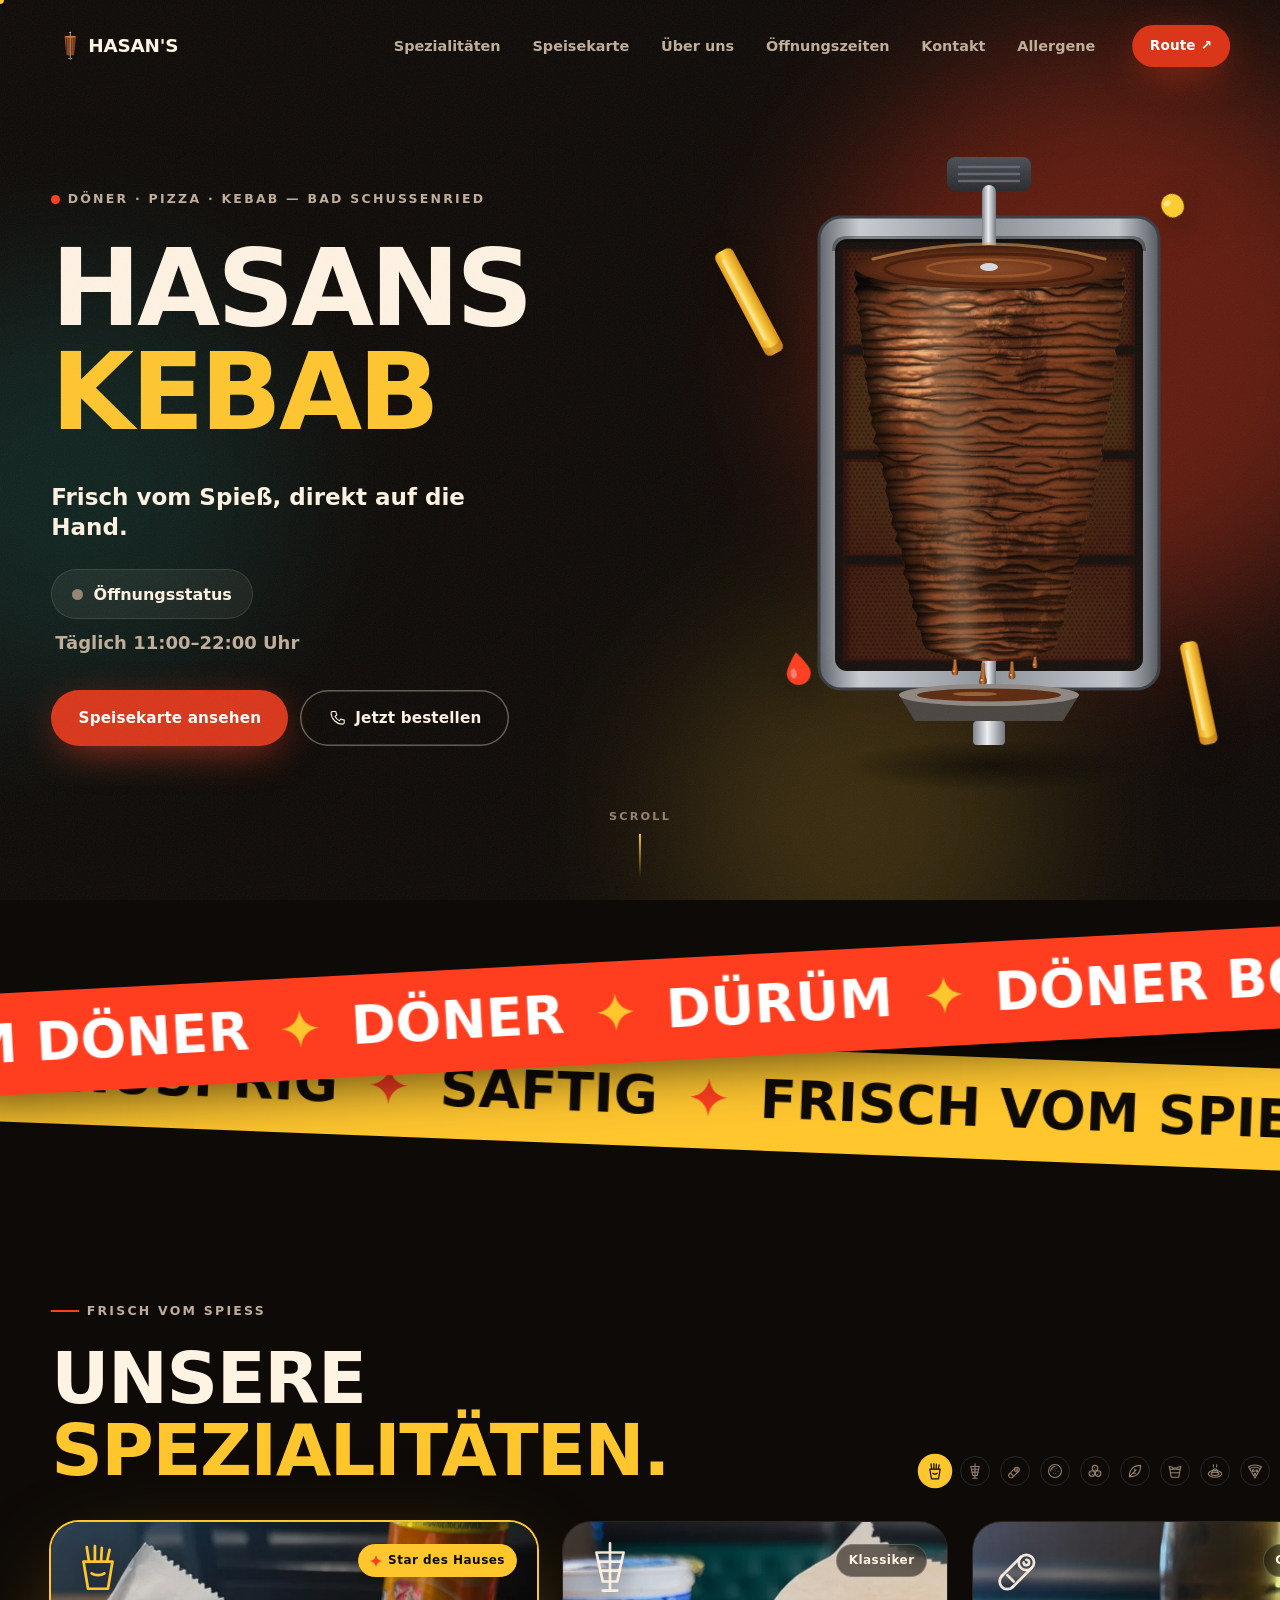
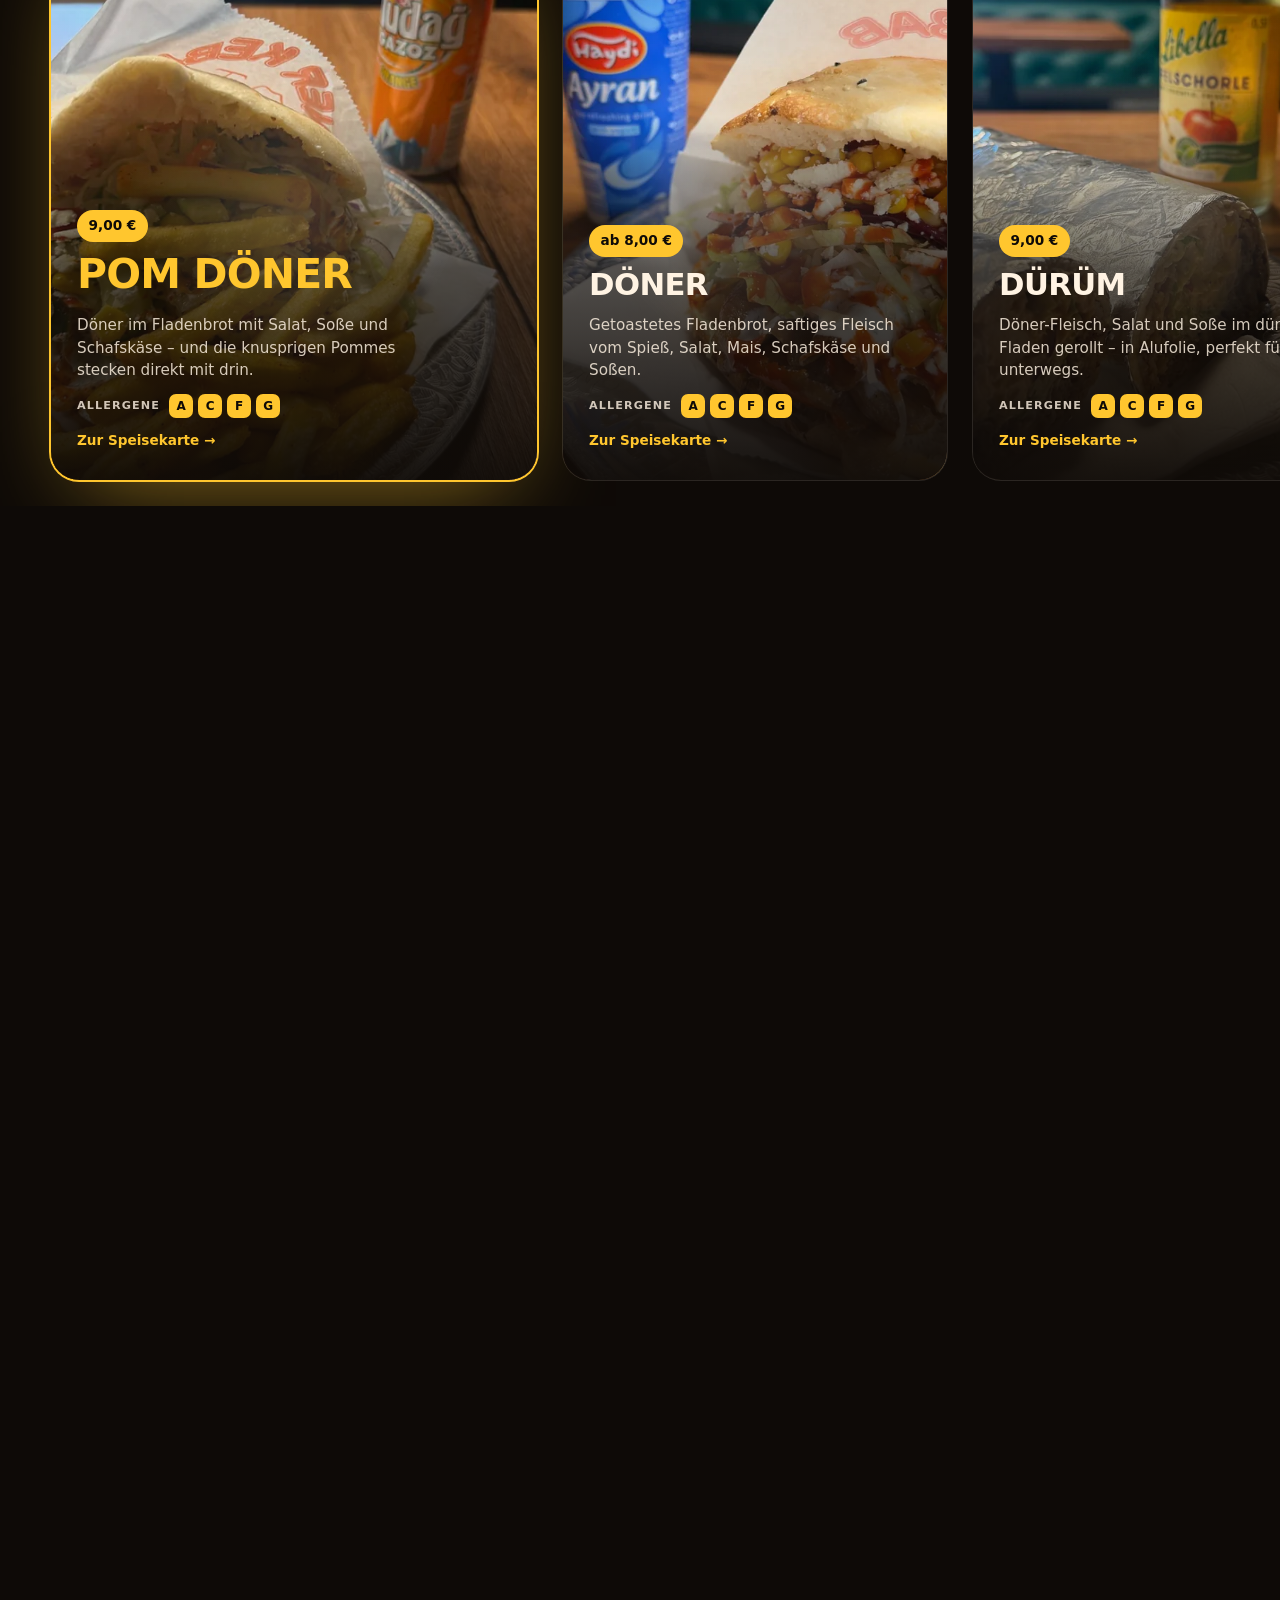
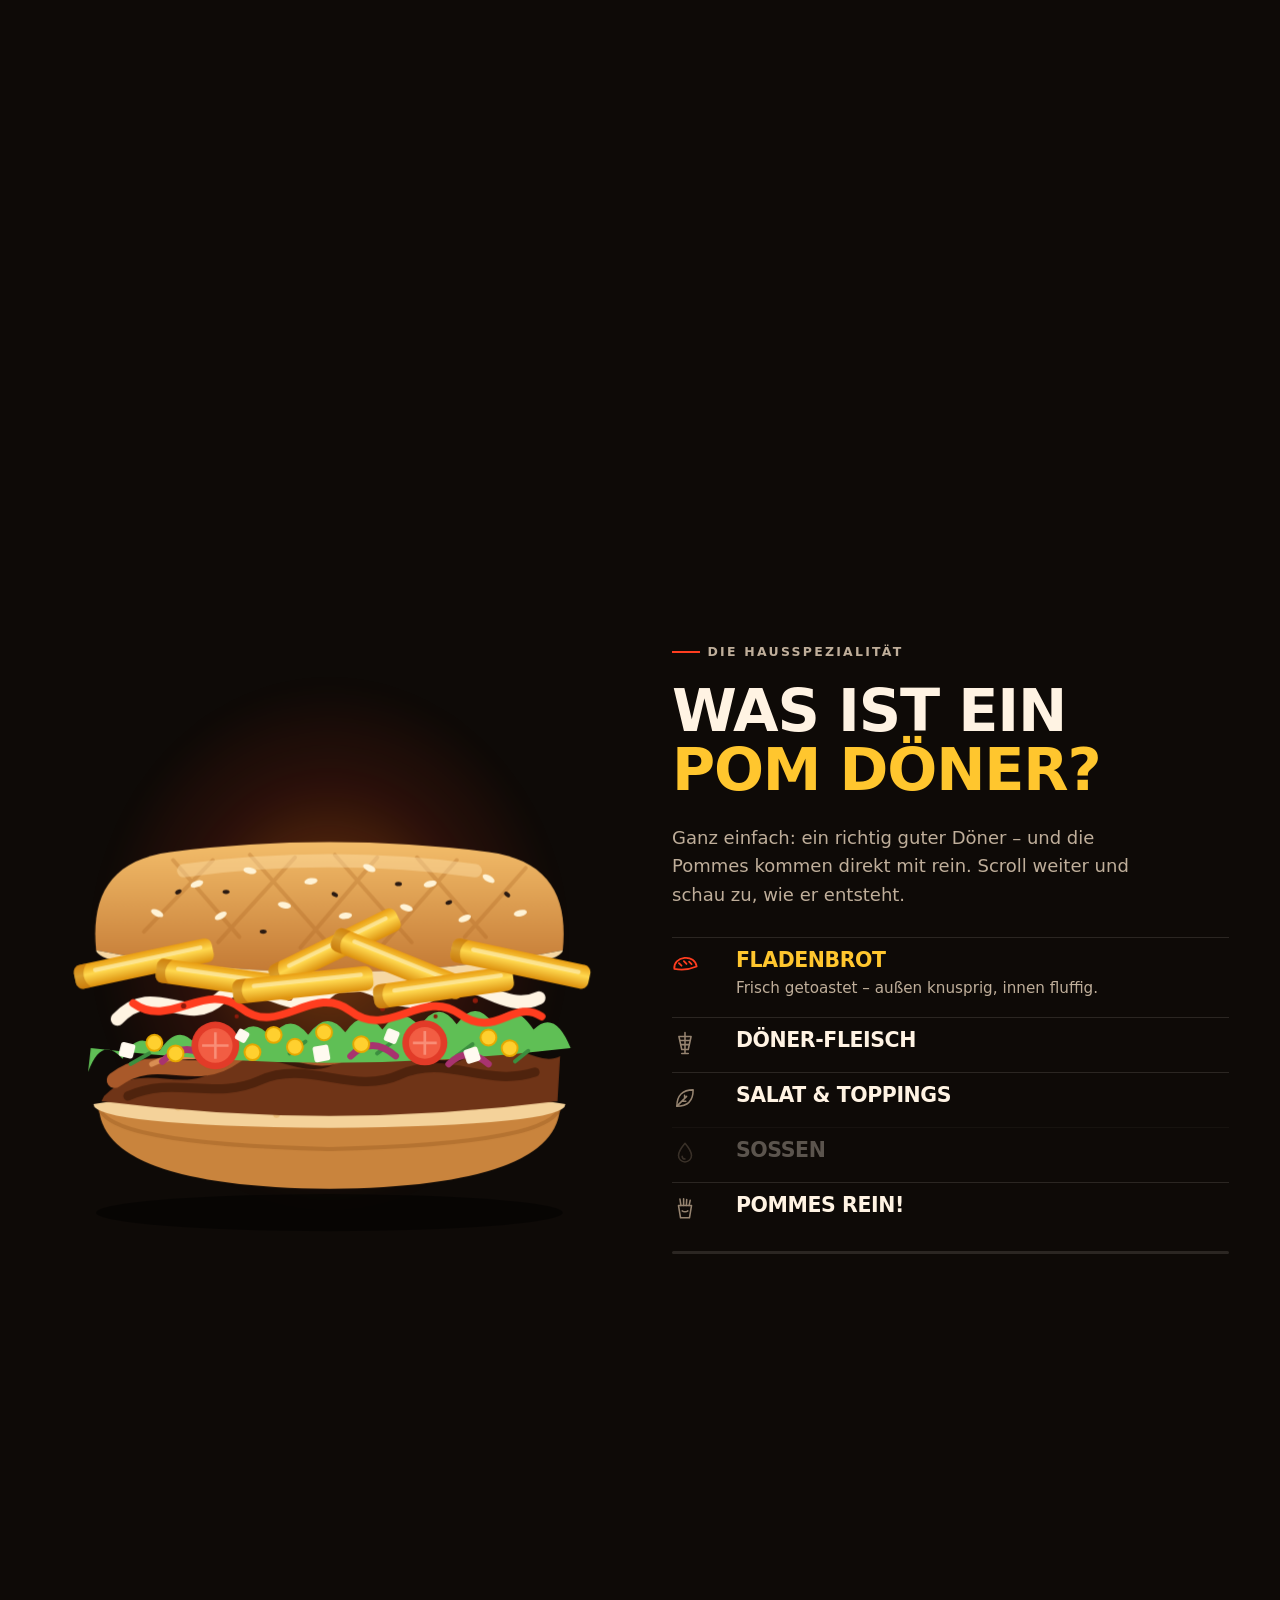
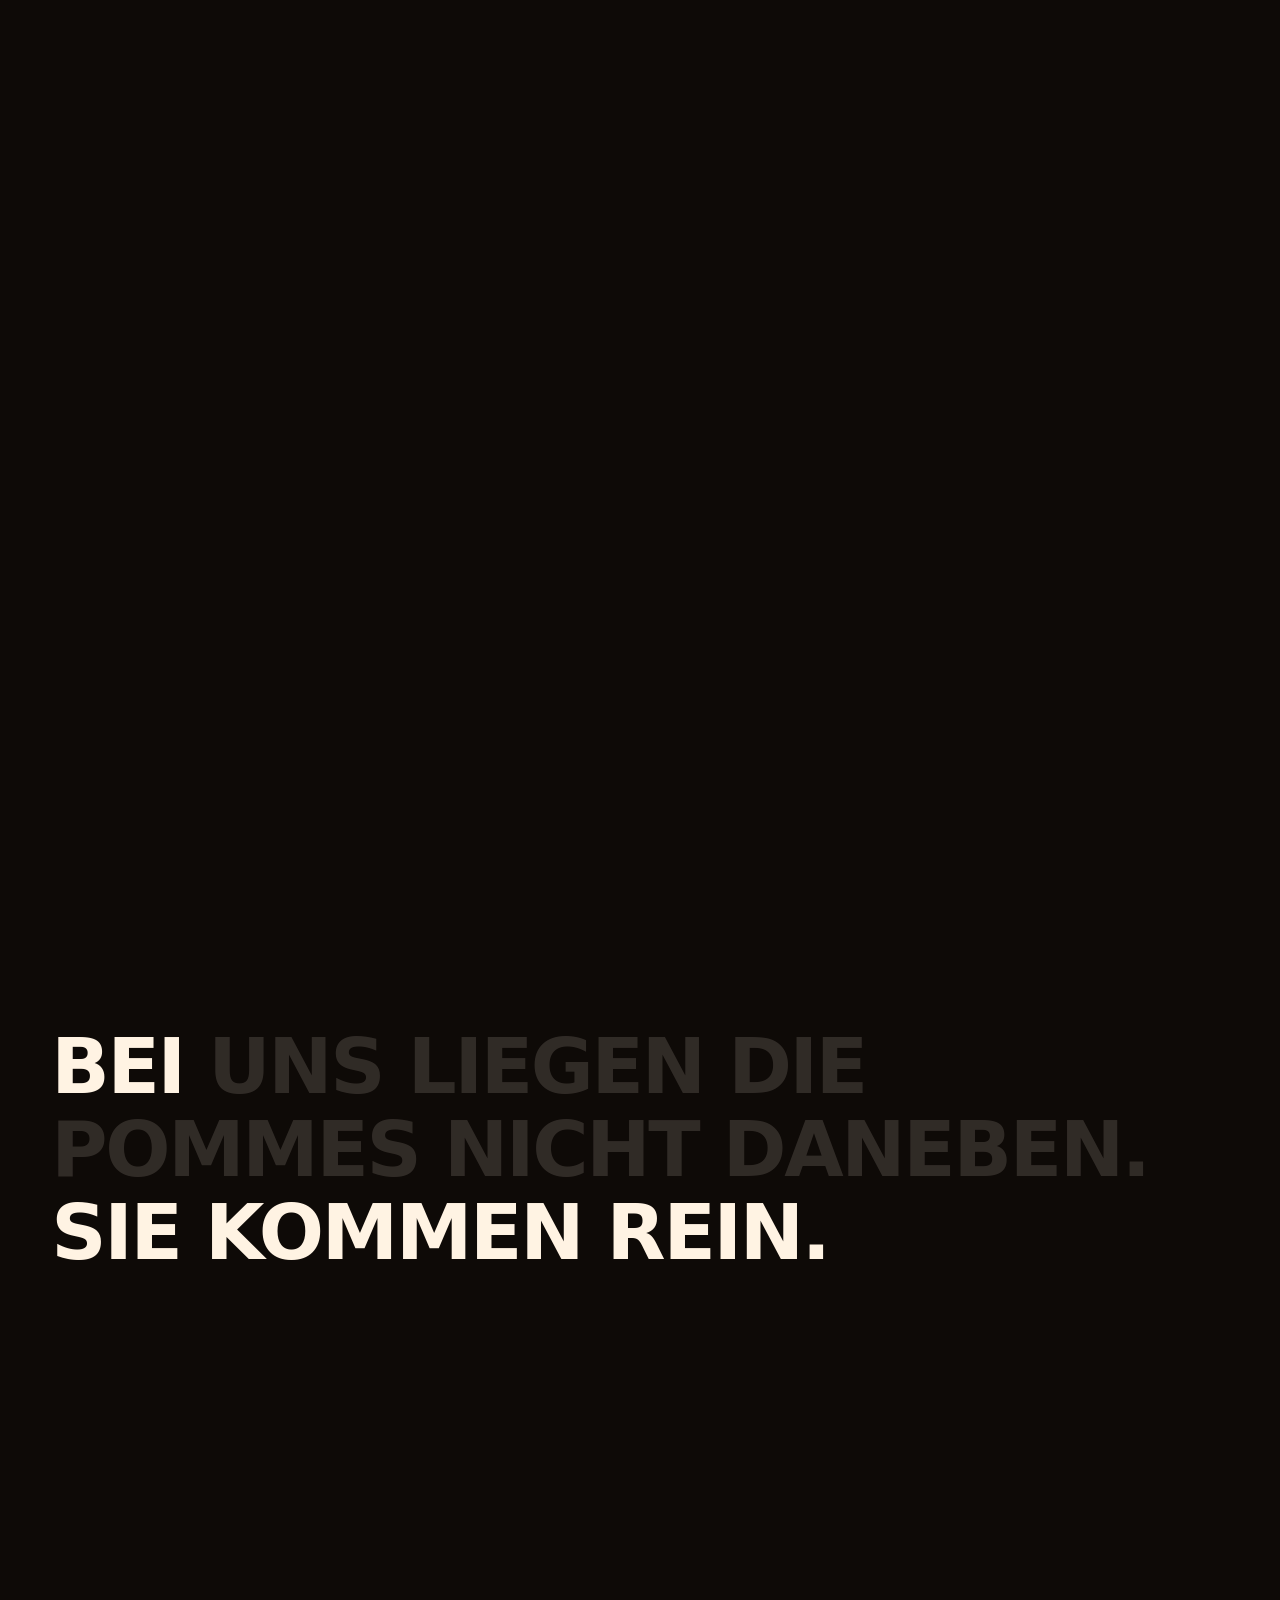
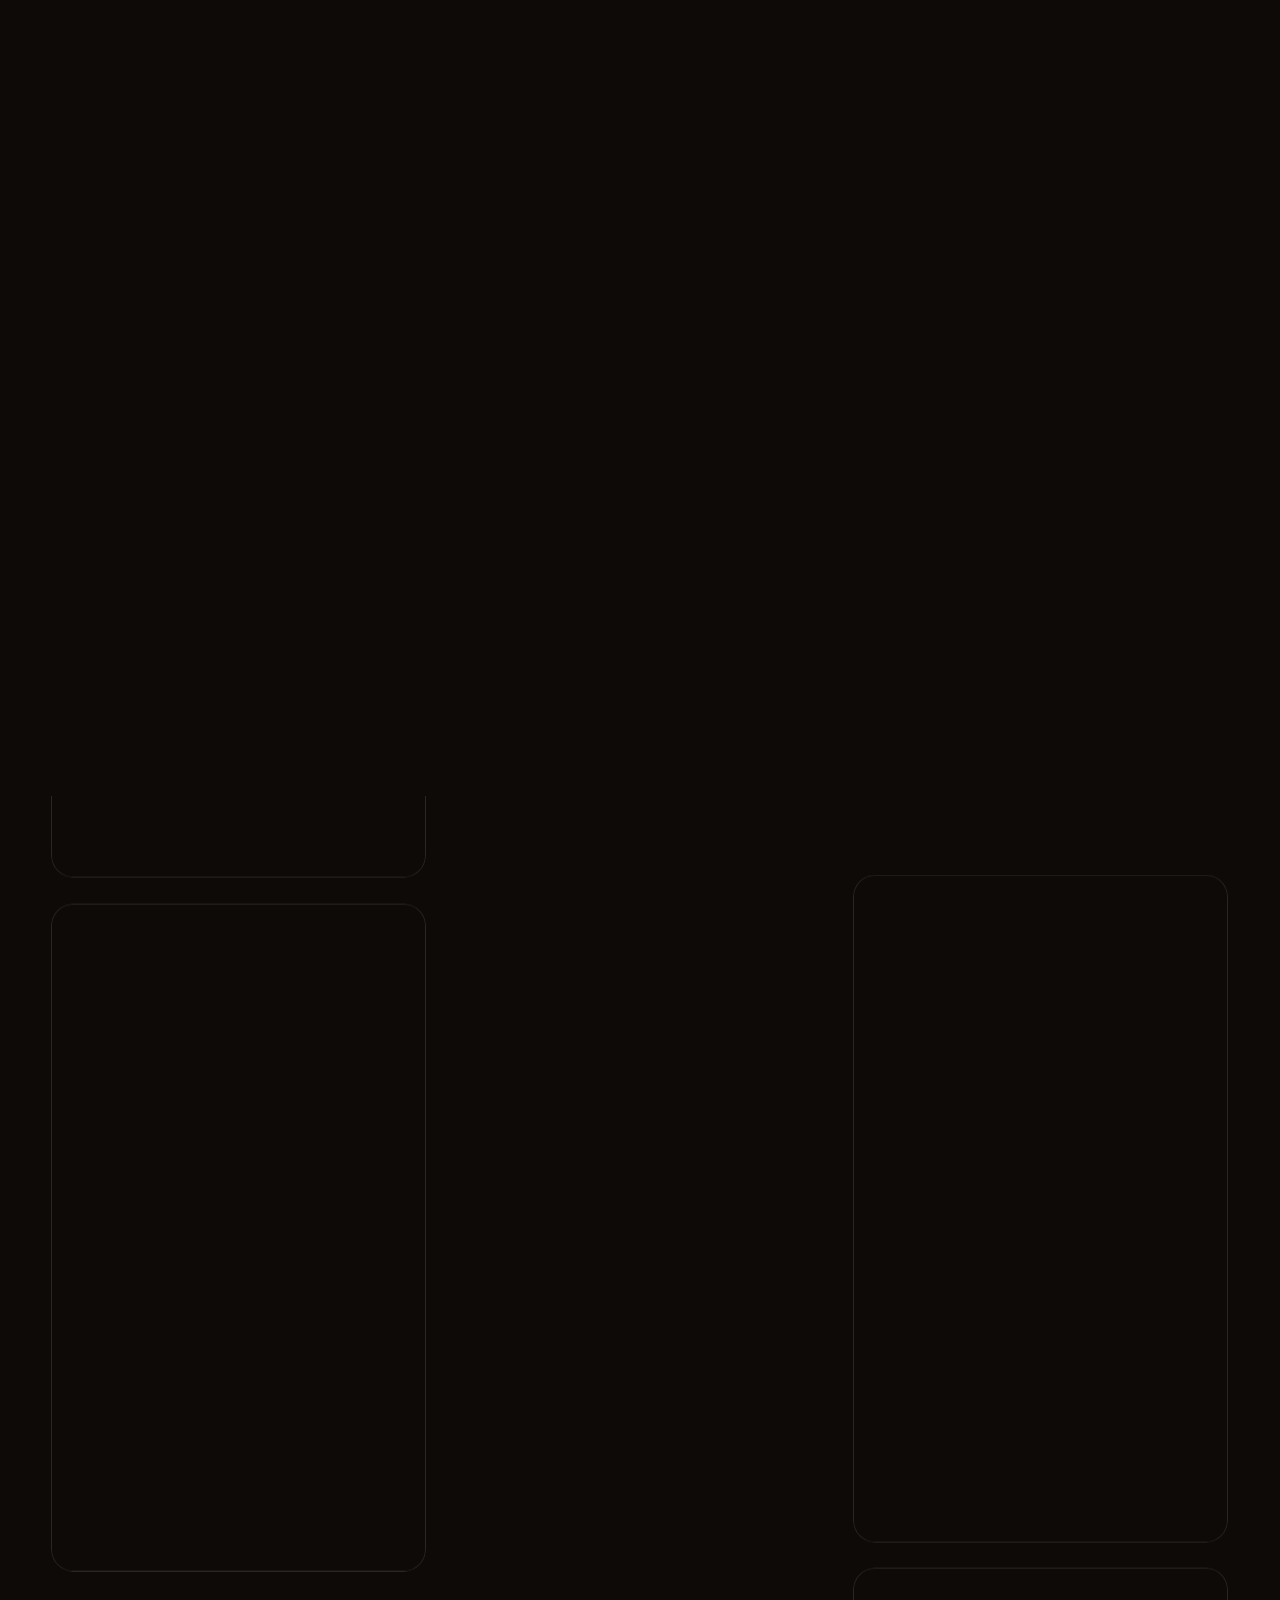
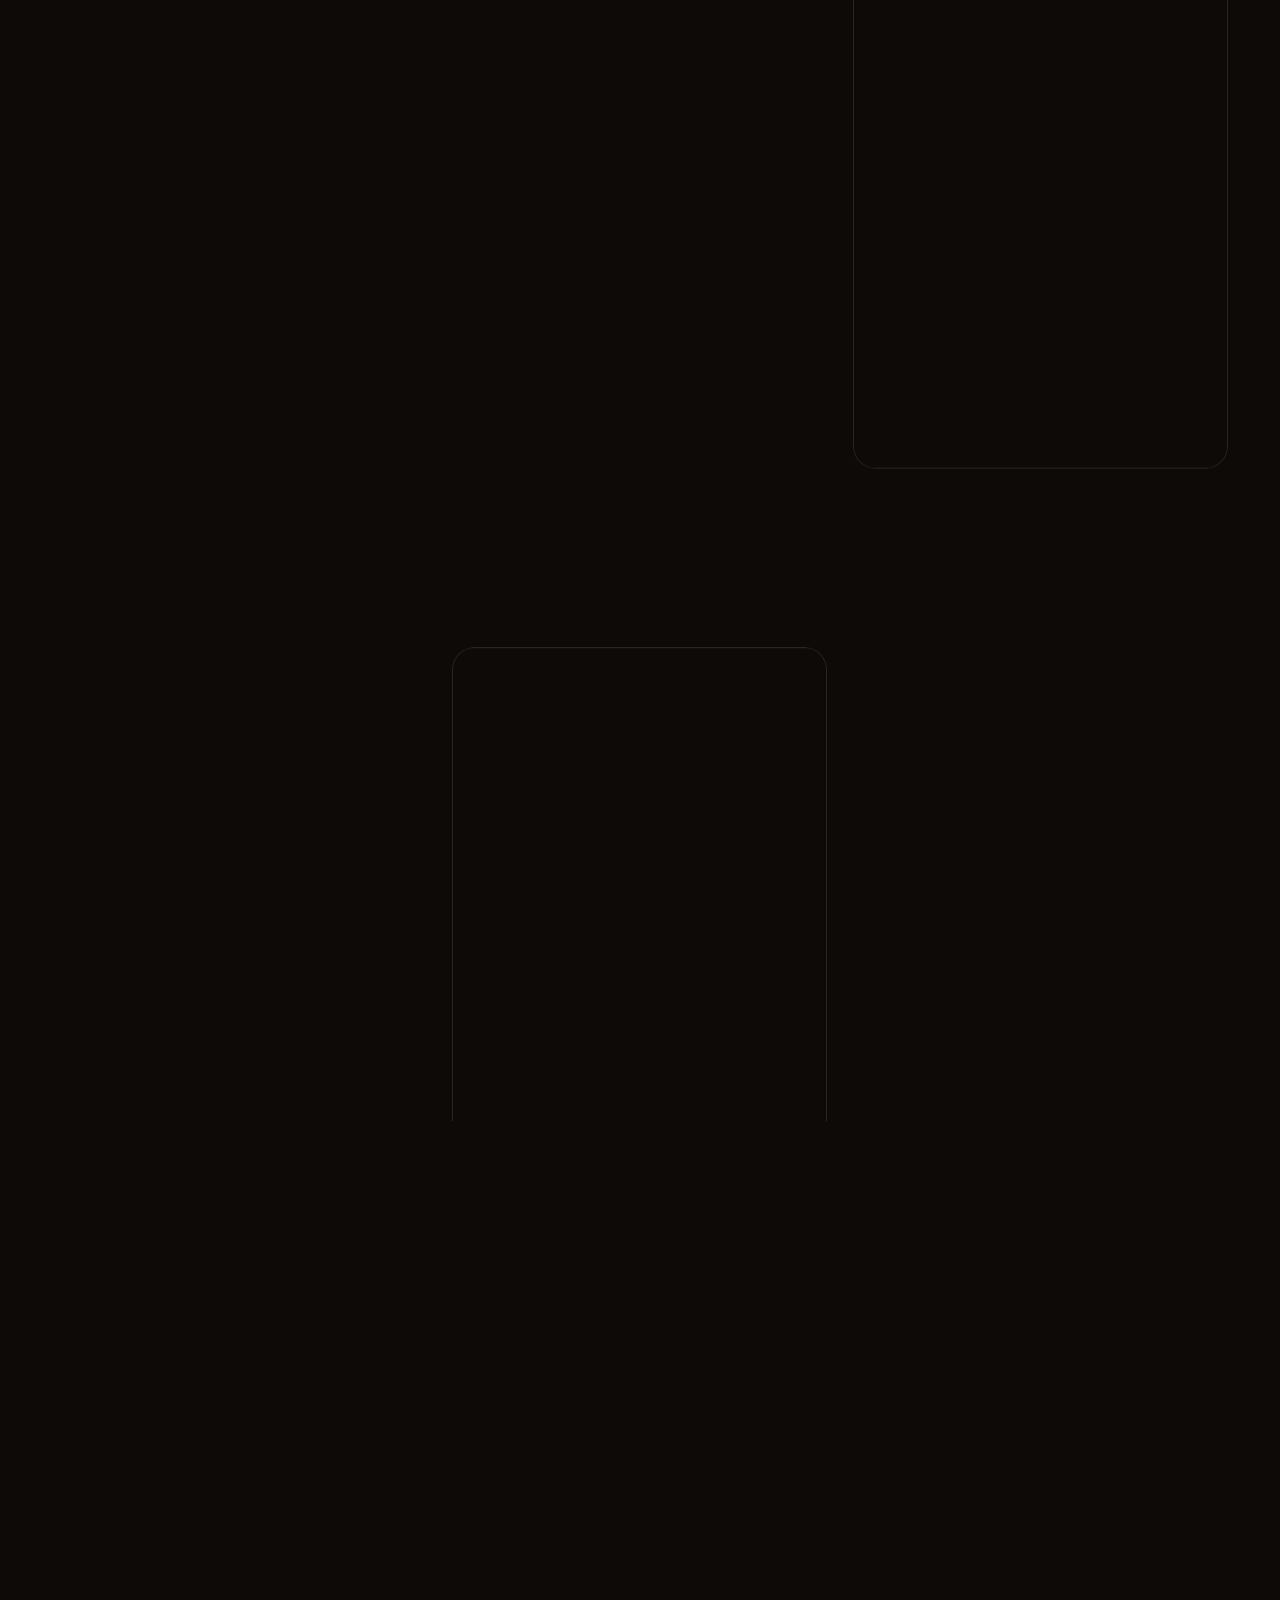
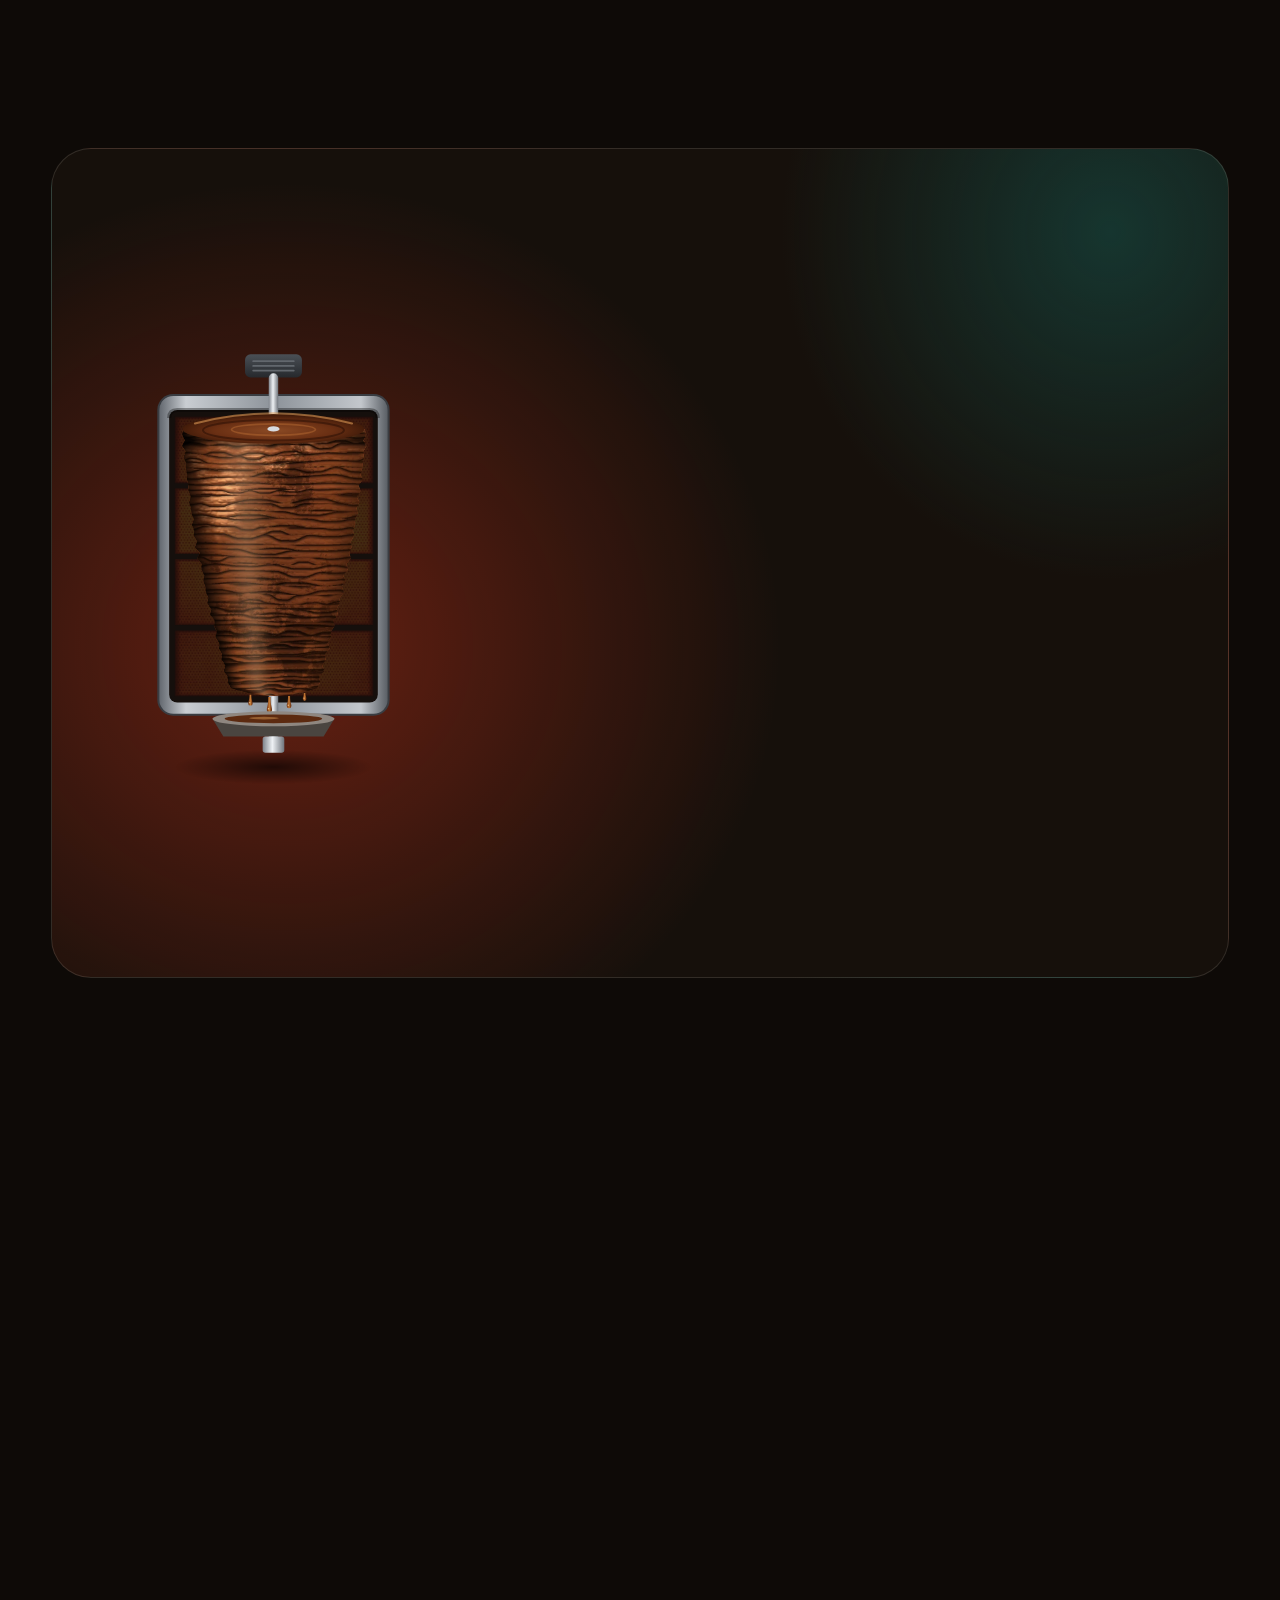
==== commit 1c13493a: "Turn the spit into a real döner grill with glowing burners and fire - Stainless-steel grill housing " ====
--- a/index.html
+++ b/index.html
@@ -147,37 +147,41 @@
           <svg class="spit__back" viewBox="0 0 400 620" aria-hidden="true">
             <defs>
               <linearGradient id="sl1-steel" x1="0" x2="1"><stop offset="0" stop-color="#7d828a"/><stop offset=".45" stop-color="#eef1f4"/><stop offset="1" stop-color="#6f747b"/></linearGradient>
-              <linearGradient id="sl1-heat" x1="0" y1="0" x2="0" y2="1"><stop offset="0" stop-color="#ffb347"/><stop offset=".5" stop-color="#ff3d1f"/><stop offset="1" stop-color="#ffb347"/></linearGradient>
+              <linearGradient id="sl1-case" x1="0" x2="1"><stop offset="0" stop-color="#5f646b"/><stop offset=".12" stop-color="#c9cdd2"/><stop offset=".5" stop-color="#8d939a"/><stop offset=".88" stop-color="#c3c7cc"/><stop offset="1" stop-color="#565b61"/></linearGradient>
+              <linearGradient id="sl1-motor" x1="0" y1="0" x2="0" y2="1"><stop offset="0" stop-color="#4a4f55"/><stop offset="1" stop-color="#26292d"/></linearGradient>
               <radialGradient id="sl1-top" cx=".5" cy=".55" r=".6"><stop offset="0" stop-color="#8b4a24"/><stop offset=".55" stop-color="#6a2f13"/><stop offset="1" stop-color="#2e1205"/></radialGradient>
               <linearGradient id="sl1-drip" x1="0" x2="1"><stop offset="0" stop-color="#6b2b0d"/><stop offset=".5" stop-color="#c47a35"/><stop offset="1" stop-color="#5a230a"/></linearGradient>
             </defs>
-            <rect x="350" y="112" width="30" height="386" rx="15" fill="#1c1612" stroke="#5b534c" stroke-width="3"/>
-            <rect x="356" y="126" width="18" height="358" rx="9" fill="url(#sl1-heat)" class="spit__bar"/>
-            <rect x="193" y="26" width="14" height="560" rx="7" fill="url(#sl1-steel)"/>
+            <rect x="30" y="62" width="340" height="472" rx="22" fill="url(#sl1-case)"/>
+            <rect x="30" y="62" width="340" height="472" rx="22" fill="none" stroke="#3a3d42" stroke-width="3"/>
+            <rect x="46" y="84" width="308" height="432" rx="12" fill="#150f0c"/>
+            <path d="M46 96q0-12 12-12h284q12 0 12 12" fill="none" stroke="#000" stroke-width="6" opacity=".35"/>
+            <rect x="158" y="2" width="84" height="34" rx="8" fill="url(#sl1-motor)"/>
+            <path d="M170 12h60M170 19h60M170 26h60" stroke="#62676d" stroke-width="2.5" stroke-linecap="round"/>
+            <rect x="193" y="30" width="14" height="556" rx="7" fill="url(#sl1-steel)"/>
           </svg>
-          <span class="spit__glow"></span>
+          <span class="spit__burnglow"></span>
+          <span class="spit__burner"></span>
+          <span class="spit__flames"><span class="spit__flame" style="left:11.76%;top:34.67%;width:10.88%;height:14.04%;--t:0.75s;--d:-0.69s"><i></i></span><span class="spit__flame spit__flame--r" style="left:77.35%;top:34.67%;width:10.88%;height:14.04%;--t:0.89s;--d:-0.48s"><i></i></span><span class="spit__flame" style="left:11.45%;top:44.62%;width:16.29%;height:21.02%;--t:0.76s;--d:-0.79s"><i></i></span><span class="spit__flame spit__flame--r" style="left:72.26%;top:44.62%;width:16.29%;height:21.02%;--t:0.94s;--d:-0.51s"><i></i></span><span class="spit__flame" style="left:13.86%;top:61.29%;width:16.5%;height:21.29%;--t:0.85s;--d:-0.24s"><i></i></span><span class="spit__flame spit__flame--r" style="left:69.64%;top:61.29%;width:16.5%;height:21.29%;--t:0.70s;--d:-0.37s"><i></i></span></span>
           <div class="spit__meat" style="clip-path: polygon(3.47% 7.96%, 2.94% 9.8%, 4.27% 11.64%, 2.86% 13.48%, 4.79% 15.31%, 3.51% 17.15%, 5.03% 18.99%, 4.76% 20.83%, 5.5% 22.66%, 5.45% 24.5%, 6.27% 26.34%, 6.13% 28.17%, 7.39% 30.01%, 6.42% 31.85%, 7.44% 33.69%, 7.69% 35.52%, 8.95% 37.36%, 7.9% 39.2%, 9.13% 41.04%, 8.94% 42.87%, 10.7% 44.71%, 9.41% 46.55%, 12.12% 48.38%, 10.66% 50.22%, 12.98% 52.06%, 12.79% 53.9%, 14.32% 55.73%, 13.75% 57.57%, 14.81% 59.41%, 15.17% 61.24%, 16.33% 63.08%, 15.83% 64.92%, 17.86% 66.76%, 17.29% 68.59%, 19.54% 70.43%, 19.35% 72.27%, 20.79% 74.11%, 19.91% 75.94%, 22% 77.78%, 21.87% 79.62%, 23.3% 81.45%, 23.16% 83.29%, 25.1% 85.13%, 24.2% 86.97%, 26.2% 88.8%, 26.49% 90.64%, 27.78% 92.48%, 30.95% 93.18%, 34.13% 93.78%, 37.3% 94.27%, 40.48% 94.65%, 43.65% 94.92%, 46.83% 95.08%, 50% 95.13%, 53.17% 95.08%, 56.35% 94.92%, 59.52% 94.65%, 62.7% 94.27%, 65.87% 93.78%, 69.05% 93.18%, 72.22% 92.48%, 73.79% 90.64%, 73.15% 88.8%, 75.91% 86.97%, 75% 85.13%, 76.55% 83.29%, 76.22% 81.45%, 78.76% 79.62%, 77.62% 77.78%, 79.31% 75.94%, 79.17% 74.11%, 81.21% 72.27%, 80.42% 70.43%, 82.88% 68.59%, 82.16% 66.76%, 83.68% 64.92%, 83.92% 63.08%, 85.96% 61.24%, 85.01% 59.41%, 86.79% 57.57%, 85.62% 55.73%, 87.93% 53.9%, 87.21% 52.06%, 89.46% 50.22%, 88.7% 48.38%, 89.87% 46.55%, 89.49% 44.71%, 91.08% 42.87%, 90.61% 41.04%, 91.66% 39.2%, 91.73% 37.36%, 92.93% 35.52%, 92.5% 33.69%, 93.91% 31.85%, 92.56% 30.01%, 94.45% 28.17%, 93.44% 26.34%, 95.55% 24.5%, 94.41% 22.66%, 95.32% 20.83%, 95.61% 18.99%, 96.14% 17.15%, 95.9% 15.31%, 97.45% 13.48%, 96.12% 11.64%, 97.41% 9.8%, 96.53% 7.96%, 89.88% 7.03%, 83.23% 6.23%, 76.59% 5.58%, 69.94% 5.07%, 63.29% 4.71%, 56.65% 4.5%, 50% 4.42%, 43.35% 4.5%, 36.71% 4.71%, 30.06% 5.07%, 23.41% 5.58%, 16.77% 6.23%, 10.12% 7.03%)">
             <div class="spit__strip"></div>
             <span class="spit__heatrim"></span>
             <span class="spit__shade"></span>
           </div>
           <svg class="spit__front" viewBox="0 0 400 620" aria-hidden="true">
-            <circle cx="200" cy="30" r="15" fill="url(#sl1-steel)"/>
             <ellipse cx="200" cy="112" rx="134" ry="22" fill="url(#sl1-top)"/>
             <ellipse cx="200" cy="114" rx="104" ry="15" fill="none" stroke="#1f0a03" stroke-width="3" opacity=".45"/>
             <ellipse cx="200" cy="113" rx="62" ry="8.5" fill="none" stroke="#b56a33" stroke-width="2.5" opacity=".5"/>
             <path d="M84 104q116-30 232 0" fill="none" stroke="#e7a25c" stroke-width="3" stroke-linecap="round" opacity=".55"/>
             <ellipse cx="200" cy="112" rx="9" ry="4" fill="#d7dbe0"/>
             <g fill="url(#sl1-drip)"><path d="M164.56 504.61C164.56 512.49 162.8 514.09 162.8 517.29A3.2 3.2 0 0 0 169.2 517.29C169.2 514.09 167.44 512.49 167.44 504.61Z"/><circle cx="164.88" cy="516.17" r="0.96" fill="#ffe0a8" opacity=".75"/><path d="M192.29 507.89C192.29 520.81 190.2 522.71 190.2 526.51A3.8 3.8 0 0 0 197.8 526.51C197.8 522.71 195.71 520.81 195.71 507.89Z"/><circle cx="192.67" cy="525.18" r="1.14" fill="#ffe0a8" opacity=".75"/><path d="M221.47 506.45C221.47 516.01 219.6 517.71 219.6 521.11A3.4 3.4 0 0 0 226.4 521.11C226.4 517.71 224.53 516.01 224.53 506.45Z"/><circle cx="221.81" cy="519.92" r="1.02" fill="#ffe0a8" opacity=".75"/><path d="M244.74 501.8C244.74 506.32 243.2 507.72 243.2 510.52A2.8 2.8 0 0 0 248.8 510.52C248.8 507.72 247.26 506.32 247.26 501.8Z"/><circle cx="245.02" cy="509.54" r="0.84" fill="#ffe0a8" opacity=".75"/></g>
-            <path d="M120 540h160l-14 26H134z" fill="#4a4540"/>
-            <ellipse cx="200" cy="540" rx="80" ry="10" fill="#8f8780"/>
-            <ellipse cx="200" cy="540" rx="64" ry="6" fill="#5c2a10"/>
-            <ellipse cx="186" cy="539" rx="20" ry="2" fill="#c98a4a" opacity=".55"/>
+            <path d="M110 540h180l-16 26H126z" fill="#4a4540"/>
+            <ellipse cx="200" cy="540" rx="90" ry="11" fill="#8f8780"/>
+            <ellipse cx="200" cy="540" rx="72" ry="6.5" fill="#5c2a10"/>
+            <ellipse cx="186" cy="539" rx="22" ry="2" fill="#c98a4a" opacity=".55"/>
             <rect x="184" y="566" width="32" height="24" rx="4" fill="url(#sl1-steel)"/>
-            <g class="spit__steam" fill="none" stroke="#fff3e3" stroke-width="5" stroke-linecap="round">
-              <path d="M150 84c-12-16 12-26 0-42s10-24 0-38"/><path d="M250 84c-12-16 12-26 0-42s10-24 0-38"/>
-            </g>
           </svg>
+          <span class="spit__sparks"><i class="spit__spark" style="left:21.02%;top:78.04%;--t:2.09s;--d:-0.87s;--dx:14px"></i><i class="spit__spark" style="left:78.88%;top:55.85%;--t:1.73s;--d:-1.00s;--dx:-11px"></i><i class="spit__spark" style="left:25.42%;top:73.53%;--t:1.49s;--d:-1.62s;--dx:-13px"></i><i class="spit__spark" style="left:82.74%;top:67.12%;--t:1.59s;--d:-0.07s;--dx:10px"></i><i class="spit__spark" style="left:16.82%;top:71.84%;--t:2.20s;--d:-1.32s;--dx:13px"></i></span>
           <span class="spit__drop"></span>
         </div></div>
         <p class="loader__title"><span class="loader__word">HASANS<span class="loader__fill"><span>HASANS</span></span></span><span class="loader__word loader__word--2">KEBAB<span class="loader__fill"><span>KEBAB</span></span></span></p>
@@ -192,37 +196,41 @@
           <svg class="spit__back" viewBox="0 0 400 620" aria-hidden="true">
             <defs>
               <linearGradient id="sl2-steel" x1="0" x2="1"><stop offset="0" stop-color="#7d828a"/><stop offset=".45" stop-color="#eef1f4"/><stop offset="1" stop-color="#6f747b"/></linearGradient>
-              <linearGradient id="sl2-heat" x1="0" y1="0" x2="0" y2="1"><stop offset="0" stop-color="#ffb347"/><stop offset=".5" stop-color="#ff3d1f"/><stop offset="1" stop-color="#ffb347"/></linearGradient>
+              <linearGradient id="sl2-case" x1="0" x2="1"><stop offset="0" stop-color="#5f646b"/><stop offset=".12" stop-color="#c9cdd2"/><stop offset=".5" stop-color="#8d939a"/><stop offset=".88" stop-color="#c3c7cc"/><stop offset="1" stop-color="#565b61"/></linearGradient>
+              <linearGradient id="sl2-motor" x1="0" y1="0" x2="0" y2="1"><stop offset="0" stop-color="#4a4f55"/><stop offset="1" stop-color="#26292d"/></linearGradient>
               <radialGradient id="sl2-top" cx=".5" cy=".55" r=".6"><stop offset="0" stop-color="#8b4a24"/><stop offset=".55" stop-color="#6a2f13"/><stop offset="1" stop-color="#2e1205"/></radialGradient>
               <linearGradient id="sl2-drip" x1="0" x2="1"><stop offset="0" stop-color="#6b2b0d"/><stop offset=".5" stop-color="#c47a35"/><stop offset="1" stop-color="#5a230a"/></linearGradient>
             </defs>
-            <rect x="350" y="112" width="30" height="386" rx="15" fill="#1c1612" stroke="#5b534c" stroke-width="3"/>
-            <rect x="356" y="126" width="18" height="358" rx="9" fill="url(#sl2-heat)" class="spit__bar"/>
-            <rect x="193" y="26" width="14" height="560" rx="7" fill="url(#sl2-steel)"/>
+            <rect x="30" y="62" width="340" height="472" rx="22" fill="url(#sl2-case)"/>
+            <rect x="30" y="62" width="340" height="472" rx="22" fill="none" stroke="#3a3d42" stroke-width="3"/>
+            <rect x="46" y="84" width="308" height="432" rx="12" fill="#150f0c"/>
+            <path d="M46 96q0-12 12-12h284q12 0 12 12" fill="none" stroke="#000" stroke-width="6" opacity=".35"/>
+            <rect x="158" y="2" width="84" height="34" rx="8" fill="url(#sl2-motor)"/>
+            <path d="M170 12h60M170 19h60M170 26h60" stroke="#62676d" stroke-width="2.5" stroke-linecap="round"/>
+            <rect x="193" y="30" width="14" height="556" rx="7" fill="url(#sl2-steel)"/>
           </svg>
-          <span class="spit__glow"></span>
+          <span class="spit__burnglow"></span>
+          <span class="spit__burner"></span>
+          <span class="spit__flames"><span class="spit__flame" style="left:11.76%;top:34.67%;width:10.88%;height:14.04%;--t:0.75s;--d:-0.69s"><i></i></span><span class="spit__flame spit__flame--r" style="left:77.35%;top:34.67%;width:10.88%;height:14.04%;--t:0.89s;--d:-0.48s"><i></i></span><span class="spit__flame" style="left:11.45%;top:44.62%;width:16.29%;height:21.02%;--t:0.76s;--d:-0.79s"><i></i></span><span class="spit__flame spit__flame--r" style="left:72.26%;top:44.62%;width:16.29%;height:21.02%;--t:0.94s;--d:-0.51s"><i></i></span><span class="spit__flame" style="left:13.86%;top:61.29%;width:16.5%;height:21.29%;--t:0.85s;--d:-0.24s"><i></i></span><span class="spit__flame spit__flame--r" style="left:69.64%;top:61.29%;width:16.5%;height:21.29%;--t:0.70s;--d:-0.37s"><i></i></span></span>
           <div class="spit__meat" style="clip-path: polygon(3.47% 7.96%, 2.94% 9.8%, 4.27% 11.64%, 2.86% 13.48%, 4.79% 15.31%, 3.51% 17.15%, 5.03% 18.99%, 4.76% 20.83%, 5.5% 22.66%, 5.45% 24.5%, 6.27% 26.34%, 6.13% 28.17%, 7.39% 30.01%, 6.42% 31.85%, 7.44% 33.69%, 7.69% 35.52%, 8.95% 37.36%, 7.9% 39.2%, 9.13% 41.04%, 8.94% 42.87%, 10.7% 44.71%, 9.41% 46.55%, 12.12% 48.38%, 10.66% 50.22%, 12.98% 52.06%, 12.79% 53.9%, 14.32% 55.73%, 13.75% 57.57%, 14.81% 59.41%, 15.17% 61.24%, 16.33% 63.08%, 15.83% 64.92%, 17.86% 66.76%, 17.29% 68.59%, 19.54% 70.43%, 19.35% 72.27%, 20.79% 74.11%, 19.91% 75.94%, 22% 77.78%, 21.87% 79.62%, 23.3% 81.45%, 23.16% 83.29%, 25.1% 85.13%, 24.2% 86.97%, 26.2% 88.8%, 26.49% 90.64%, 27.78% 92.48%, 30.95% 93.18%, 34.13% 93.78%, 37.3% 94.27%, 40.48% 94.65%, 43.65% 94.92%, 46.83% 95.08%, 50% 95.13%, 53.17% 95.08%, 56.35% 94.92%, 59.52% 94.65%, 62.7% 94.27%, 65.87% 93.78%, 69.05% 93.18%, 72.22% 92.48%, 73.79% 90.64%, 73.15% 88.8%, 75.91% 86.97%, 75% 85.13%, 76.55% 83.29%, 76.22% 81.45%, 78.76% 79.62%, 77.62% 77.78%, 79.31% 75.94%, 79.17% 74.11%, 81.21% 72.27%, 80.42% 70.43%, 82.88% 68.59%, 82.16% 66.76%, 83.68% 64.92%, 83.92% 63.08%, 85.96% 61.24%, 85.01% 59.41%, 86.79% 57.57%, 85.62% 55.73%, 87.93% 53.9%, 87.21% 52.06%, 89.46% 50.22%, 88.7% 48.38%, 89.87% 46.55%, 89.49% 44.71%, 91.08% 42.87%, 90.61% 41.04%, 91.66% 39.2%, 91.73% 37.36%, 92.93% 35.52%, 92.5% 33.69%, 93.91% 31.85%, 92.56% 30.01%, 94.45% 28.17%, 93.44% 26.34%, 95.55% 24.5%, 94.41% 22.66%, 95.32% 20.83%, 95.61% 18.99%, 96.14% 17.15%, 95.9% 15.31%, 97.45% 13.48%, 96.12% 11.64%, 97.41% 9.8%, 96.53% 7.96%, 89.88% 7.03%, 83.23% 6.23%, 76.59% 5.58%, 69.94% 5.07%, 63.29% 4.71%, 56.65% 4.5%, 50% 4.42%, 43.35% 4.5%, 36.71% 4.71%, 30.06% 5.07%, 23.41% 5.58%, 16.77% 6.23%, 10.12% 7.03%)">
             <div class="spit__strip"></div>
             <span class="spit__heatrim"></span>
             <span class="spit__shade"></span>
           </div>
           <svg class="spit__front" viewBox="0 0 400 620" aria-hidden="true">
-            <circle cx="200" cy="30" r="15" fill="url(#sl2-steel)"/>
             <ellipse cx="200" cy="112" rx="134" ry="22" fill="url(#sl2-top)"/>
             <ellipse cx="200" cy="114" rx="104" ry="15" fill="none" stroke="#1f0a03" stroke-width="3" opacity=".45"/>
             <ellipse cx="200" cy="113" rx="62" ry="8.5" fill="none" stroke="#b56a33" stroke-width="2.5" opacity=".5"/>
             <path d="M84 104q116-30 232 0" fill="none" stroke="#e7a25c" stroke-width="3" stroke-linecap="round" opacity=".55"/>
             <ellipse cx="200" cy="112" rx="9" ry="4" fill="#d7dbe0"/>
             <g fill="url(#sl2-drip)"><path d="M164.56 504.61C164.56 512.49 162.8 514.09 162.8 517.29A3.2 3.2 0 0 0 169.2 517.29C169.2 514.09 167.44 512.49 167.44 504.61Z"/><circle cx="164.88" cy="516.17" r="0.96" fill="#ffe0a8" opacity=".75"/><path d="M192.29 507.89C192.29 520.81 190.2 522.71 190.2 526.51A3.8 3.8 0 0 0 197.8 526.51C197.8 522.71 195.71 520.81 195.71 507.89Z"/><circle cx="192.67" cy="525.18" r="1.14" fill="#ffe0a8" opacity=".75"/><path d="M221.47 506.45C221.47 516.01 219.6 517.71 219.6 521.11A3.4 3.4 0 0 0 226.4 521.11C226.4 517.71 224.53 516.01 224.53 506.45Z"/><circle cx="221.81" cy="519.92" r="1.02" fill="#ffe0a8" opacity=".75"/><path d="M244.74 501.8C244.74 506.32 243.2 507.72 243.2 510.52A2.8 2.8 0 0 0 248.8 510.52C248.8 507.72 247.26 506.32 247.26 501.8Z"/><circle cx="245.02" cy="509.54" r="0.84" fill="#ffe0a8" opacity=".75"/></g>
-            <path d="M120 540h160l-14 26H134z" fill="#4a4540"/>
-            <ellipse cx="200" cy="540" rx="80" ry="10" fill="#8f8780"/>
-            <ellipse cx="200" cy="540" rx="64" ry="6" fill="#5c2a10"/>
-            <ellipse cx="186" cy="539" rx="20" ry="2" fill="#c98a4a" opacity=".55"/>
+            <path d="M110 540h180l-16 26H126z" fill="#4a4540"/>
+            <ellipse cx="200" cy="540" rx="90" ry="11" fill="#8f8780"/>
+            <ellipse cx="200" cy="540" rx="72" ry="6.5" fill="#5c2a10"/>
+            <ellipse cx="186" cy="539" rx="22" ry="2" fill="#c98a4a" opacity=".55"/>
             <rect x="184" y="566" width="32" height="24" rx="4" fill="url(#sl2-steel)"/>
-            <g class="spit__steam" fill="none" stroke="#fff3e3" stroke-width="5" stroke-linecap="round">
-              <path d="M150 84c-12-16 12-26 0-42s10-24 0-38"/><path d="M250 84c-12-16 12-26 0-42s10-24 0-38"/>
-            </g>
           </svg>
+          <span class="spit__sparks"><i class="spit__spark" style="left:21.02%;top:78.04%;--t:2.09s;--d:-0.87s;--dx:14px"></i><i class="spit__spark" style="left:78.88%;top:55.85%;--t:1.73s;--d:-1.00s;--dx:-11px"></i><i class="spit__spark" style="left:25.42%;top:73.53%;--t:1.49s;--d:-1.62s;--dx:-13px"></i><i class="spit__spark" style="left:82.74%;top:67.12%;--t:1.59s;--d:-0.07s;--dx:10px"></i><i class="spit__spark" style="left:16.82%;top:71.84%;--t:2.20s;--d:-1.32s;--dx:13px"></i></span>
           <span class="spit__drop"></span>
         </div></div>
         <p class="loader__title"><span class="loader__word">HASANS<span class="loader__fill"><span>HASANS</span></span></span><span class="loader__word loader__word--2">KEBAB<span class="loader__fill"><span>KEBAB</span></span></span></p>
@@ -307,37 +315,41 @@
           <svg class="spit__back" viewBox="0 0 400 620" aria-hidden="true">
             <defs>
               <linearGradient id="sh-steel" x1="0" x2="1"><stop offset="0" stop-color="#7d828a"/><stop offset=".45" stop-color="#eef1f4"/><stop offset="1" stop-color="#6f747b"/></linearGradient>
-              <linearGradient id="sh-heat" x1="0" y1="0" x2="0" y2="1"><stop offset="0" stop-color="#ffb347"/><stop offset=".5" stop-color="#ff3d1f"/><stop offset="1" stop-color="#ffb347"/></linearGradient>
+              <linearGradient id="sh-case" x1="0" x2="1"><stop offset="0" stop-color="#5f646b"/><stop offset=".12" stop-color="#c9cdd2"/><stop offset=".5" stop-color="#8d939a"/><stop offset=".88" stop-color="#c3c7cc"/><stop offset="1" stop-color="#565b61"/></linearGradient>
+              <linearGradient id="sh-motor" x1="0" y1="0" x2="0" y2="1"><stop offset="0" stop-color="#4a4f55"/><stop offset="1" stop-color="#26292d"/></linearGradient>
               <radialGradient id="sh-top" cx=".5" cy=".55" r=".6"><stop offset="0" stop-color="#8b4a24"/><stop offset=".55" stop-color="#6a2f13"/><stop offset="1" stop-color="#2e1205"/></radialGradient>
               <linearGradient id="sh-drip" x1="0" x2="1"><stop offset="0" stop-color="#6b2b0d"/><stop offset=".5" stop-color="#c47a35"/><stop offset="1" stop-color="#5a230a"/></linearGradient>
             </defs>
-            <rect x="350" y="112" width="30" height="386" rx="15" fill="#1c1612" stroke="#5b534c" stroke-width="3"/>
-            <rect x="356" y="126" width="18" height="358" rx="9" fill="url(#sh-heat)" class="spit__bar"/>
-            <rect x="193" y="26" width="14" height="560" rx="7" fill="url(#sh-steel)"/>
+            <rect x="30" y="62" width="340" height="472" rx="22" fill="url(#sh-case)"/>
+            <rect x="30" y="62" width="340" height="472" rx="22" fill="none" stroke="#3a3d42" stroke-width="3"/>
+            <rect x="46" y="84" width="308" height="432" rx="12" fill="#150f0c"/>
+            <path d="M46 96q0-12 12-12h284q12 0 12 12" fill="none" stroke="#000" stroke-width="6" opacity=".35"/>
+            <rect x="158" y="2" width="84" height="34" rx="8" fill="url(#sh-motor)"/>
+            <path d="M170 12h60M170 19h60M170 26h60" stroke="#62676d" stroke-width="2.5" stroke-linecap="round"/>
+            <rect x="193" y="30" width="14" height="556" rx="7" fill="url(#sh-steel)"/>
           </svg>
-          <span class="spit__glow"></span>
+          <span class="spit__burnglow"></span>
+          <span class="spit__burner"></span>
+          <span class="spit__flames"><span class="spit__flame" style="left:11.76%;top:34.67%;width:10.88%;height:14.04%;--t:0.75s;--d:-0.69s"><i></i></span><span class="spit__flame spit__flame--r" style="left:77.35%;top:34.67%;width:10.88%;height:14.04%;--t:0.89s;--d:-0.48s"><i></i></span><span class="spit__flame" style="left:11.45%;top:44.62%;width:16.29%;height:21.02%;--t:0.76s;--d:-0.79s"><i></i></span><span class="spit__flame spit__flame--r" style="left:72.26%;top:44.62%;width:16.29%;height:21.02%;--t:0.94s;--d:-0.51s"><i></i></span><span class="spit__flame" style="left:13.86%;top:61.29%;width:16.5%;height:21.29%;--t:0.85s;--d:-0.24s"><i></i></span><span class="spit__flame spit__flame--r" style="left:69.64%;top:61.29%;width:16.5%;height:21.29%;--t:0.70s;--d:-0.37s"><i></i></span></span>
           <div class="spit__meat" style="clip-path: polygon(3.47% 7.96%, 2.94% 9.8%, 4.27% 11.64%, 2.86% 13.48%, 4.79% 15.31%, 3.51% 17.15%, 5.03% 18.99%, 4.76% 20.83%, 5.5% 22.66%, 5.45% 24.5%, 6.27% 26.34%, 6.13% 28.17%, 7.39% 30.01%, 6.42% 31.85%, 7.44% 33.69%, 7.69% 35.52%, 8.95% 37.36%, 7.9% 39.2%, 9.13% 41.04%, 8.94% 42.87%, 10.7% 44.71%, 9.41% 46.55%, 12.12% 48.38%, 10.66% 50.22%, 12.98% 52.06%, 12.79% 53.9%, 14.32% 55.73%, 13.75% 57.57%, 14.81% 59.41%, 15.17% 61.24%, 16.33% 63.08%, 15.83% 64.92%, 17.86% 66.76%, 17.29% 68.59%, 19.54% 70.43%, 19.35% 72.27%, 20.79% 74.11%, 19.91% 75.94%, 22% 77.78%, 21.87% 79.62%, 23.3% 81.45%, 23.16% 83.29%, 25.1% 85.13%, 24.2% 86.97%, 26.2% 88.8%, 26.49% 90.64%, 27.78% 92.48%, 30.95% 93.18%, 34.13% 93.78%, 37.3% 94.27%, 40.48% 94.65%, 43.65% 94.92%, 46.83% 95.08%, 50% 95.13%, 53.17% 95.08%, 56.35% 94.92%, 59.52% 94.65%, 62.7% 94.27%, 65.87% 93.78%, 69.05% 93.18%, 72.22% 92.48%, 73.79% 90.64%, 73.15% 88.8%, 75.91% 86.97%, 75% 85.13%, 76.55% 83.29%, 76.22% 81.45%, 78.76% 79.62%, 77.62% 77.78%, 79.31% 75.94%, 79.17% 74.11%, 81.21% 72.27%, 80.42% 70.43%, 82.88% 68.59%, 82.16% 66.76%, 83.68% 64.92%, 83.92% 63.08%, 85.96% 61.24%, 85.01% 59.41%, 86.79% 57.57%, 85.62% 55.73%, 87.93% 53.9%, 87.21% 52.06%, 89.46% 50.22%, 88.7% 48.38%, 89.87% 46.55%, 89.49% 44.71%, 91.08% 42.87%, 90.61% 41.04%, 91.66% 39.2%, 91.73% 37.36%, 92.93% 35.52%, 92.5% 33.69%, 93.91% 31.85%, 92.56% 30.01%, 94.45% 28.17%, 93.44% 26.34%, 95.55% 24.5%, 94.41% 22.66%, 95.32% 20.83%, 95.61% 18.99%, 96.14% 17.15%, 95.9% 15.31%, 97.45% 13.48%, 96.12% 11.64%, 97.41% 9.8%, 96.53% 7.96%, 89.88% 7.03%, 83.23% 6.23%, 76.59% 5.58%, 69.94% 5.07%, 63.29% 4.71%, 56.65% 4.5%, 50% 4.42%, 43.35% 4.5%, 36.71% 4.71%, 30.06% 5.07%, 23.41% 5.58%, 16.77% 6.23%, 10.12% 7.03%)">
             <div class="spit__strip"></div>
             <span class="spit__heatrim"></span>
             <span class="spit__shade"></span>
           </div>
           <svg class="spit__front" viewBox="0 0 400 620" aria-hidden="true">
-            <circle cx="200" cy="30" r="15" fill="url(#sh-steel)"/>
             <ellipse cx="200" cy="112" rx="134" ry="22" fill="url(#sh-top)"/>
             <ellipse cx="200" cy="114" rx="104" ry="15" fill="none" stroke="#1f0a03" stroke-width="3" opacity=".45"/>
             <ellipse cx="200" cy="113" rx="62" ry="8.5" fill="none" stroke="#b56a33" stroke-width="2.5" opacity=".5"/>
             <path d="M84 104q116-30 232 0" fill="none" stroke="#e7a25c" stroke-width="3" stroke-linecap="round" opacity=".55"/>
             <ellipse cx="200" cy="112" rx="9" ry="4" fill="#d7dbe0"/>
             <g fill="url(#sh-drip)"><path d="M164.56 504.61C164.56 512.49 162.8 514.09 162.8 517.29A3.2 3.2 0 0 0 169.2 517.29C169.2 514.09 167.44 512.49 167.44 504.61Z"/><circle cx="164.88" cy="516.17" r="0.96" fill="#ffe0a8" opacity=".75"/><path d="M192.29 507.89C192.29 520.81 190.2 522.71 190.2 526.51A3.8 3.8 0 0 0 197.8 526.51C197.8 522.71 195.71 520.81 195.71 507.89Z"/><circle cx="192.67" cy="525.18" r="1.14" fill="#ffe0a8" opacity=".75"/><path d="M221.47 506.45C221.47 516.01 219.6 517.71 219.6 521.11A3.4 3.4 0 0 0 226.4 521.11C226.4 517.71 224.53 516.01 224.53 506.45Z"/><circle cx="221.81" cy="519.92" r="1.02" fill="#ffe0a8" opacity=".75"/><path d="M244.74 501.8C244.74 506.32 243.2 507.72 243.2 510.52A2.8 2.8 0 0 0 248.8 510.52C248.8 507.72 247.26 506.32 247.26 501.8Z"/><circle cx="245.02" cy="509.54" r="0.84" fill="#ffe0a8" opacity=".75"/></g>
-            <path d="M120 540h160l-14 26H134z" fill="#4a4540"/>
-            <ellipse cx="200" cy="540" rx="80" ry="10" fill="#8f8780"/>
-            <ellipse cx="200" cy="540" rx="64" ry="6" fill="#5c2a10"/>
-            <ellipse cx="186" cy="539" rx="20" ry="2" fill="#c98a4a" opacity=".55"/>
+            <path d="M110 540h180l-16 26H126z" fill="#4a4540"/>
+            <ellipse cx="200" cy="540" rx="90" ry="11" fill="#8f8780"/>
+            <ellipse cx="200" cy="540" rx="72" ry="6.5" fill="#5c2a10"/>
+            <ellipse cx="186" cy="539" rx="22" ry="2" fill="#c98a4a" opacity=".55"/>
             <rect x="184" y="566" width="32" height="24" rx="4" fill="url(#sh-steel)"/>
-            <g class="spit__steam" fill="none" stroke="#fff3e3" stroke-width="5" stroke-linecap="round">
-              <path d="M150 84c-12-16 12-26 0-42s10-24 0-38"/><path d="M250 84c-12-16 12-26 0-42s10-24 0-38"/>
-            </g>
           </svg>
+          <span class="spit__sparks"><i class="spit__spark" style="left:21.02%;top:78.04%;--t:2.09s;--d:-0.87s;--dx:14px"></i><i class="spit__spark" style="left:78.88%;top:55.85%;--t:1.73s;--d:-1.00s;--dx:-11px"></i><i class="spit__spark" style="left:25.42%;top:73.53%;--t:1.49s;--d:-1.62s;--dx:-13px"></i><i class="spit__spark" style="left:82.74%;top:67.12%;--t:1.59s;--d:-0.07s;--dx:10px"></i><i class="spit__spark" style="left:16.82%;top:71.84%;--t:2.20s;--d:-1.32s;--dx:13px"></i></span>
           <span class="spit__drop"></span>
         </div>
         </div>
@@ -961,37 +973,41 @@
           <svg class="spit__back" viewBox="0 0 400 620" aria-hidden="true">
             <defs>
               <linearGradient id="sv-steel" x1="0" x2="1"><stop offset="0" stop-color="#7d828a"/><stop offset=".45" stop-color="#eef1f4"/><stop offset="1" stop-color="#6f747b"/></linearGradient>
-              <linearGradient id="sv-heat" x1="0" y1="0" x2="0" y2="1"><stop offset="0" stop-color="#ffb347"/><stop offset=".5" stop-color="#ff3d1f"/><stop offset="1" stop-color="#ffb347"/></linearGradient>
+              <linearGradient id="sv-case" x1="0" x2="1"><stop offset="0" stop-color="#5f646b"/><stop offset=".12" stop-color="#c9cdd2"/><stop offset=".5" stop-color="#8d939a"/><stop offset=".88" stop-color="#c3c7cc"/><stop offset="1" stop-color="#565b61"/></linearGradient>
+              <linearGradient id="sv-motor" x1="0" y1="0" x2="0" y2="1"><stop offset="0" stop-color="#4a4f55"/><stop offset="1" stop-color="#26292d"/></linearGradient>
               <radialGradient id="sv-top" cx=".5" cy=".55" r=".6"><stop offset="0" stop-color="#8b4a24"/><stop offset=".55" stop-color="#6a2f13"/><stop offset="1" stop-color="#2e1205"/></radialGradient>
               <linearGradient id="sv-drip" x1="0" x2="1"><stop offset="0" stop-color="#6b2b0d"/><stop offset=".5" stop-color="#c47a35"/><stop offset="1" stop-color="#5a230a"/></linearGradient>
             </defs>
-            <rect x="350" y="112" width="30" height="386" rx="15" fill="#1c1612" stroke="#5b534c" stroke-width="3"/>
-            <rect x="356" y="126" width="18" height="358" rx="9" fill="url(#sv-heat)" class="spit__bar"/>
-            <rect x="193" y="26" width="14" height="560" rx="7" fill="url(#sv-steel)"/>
+            <rect x="30" y="62" width="340" height="472" rx="22" fill="url(#sv-case)"/>
+            <rect x="30" y="62" width="340" height="472" rx="22" fill="none" stroke="#3a3d42" stroke-width="3"/>
+            <rect x="46" y="84" width="308" height="432" rx="12" fill="#150f0c"/>
+            <path d="M46 96q0-12 12-12h284q12 0 12 12" fill="none" stroke="#000" stroke-width="6" opacity=".35"/>
+            <rect x="158" y="2" width="84" height="34" rx="8" fill="url(#sv-motor)"/>
+            <path d="M170 12h60M170 19h60M170 26h60" stroke="#62676d" stroke-width="2.5" stroke-linecap="round"/>
+            <rect x="193" y="30" width="14" height="556" rx="7" fill="url(#sv-steel)"/>
           </svg>
-          <span class="spit__glow"></span>
+          <span class="spit__burnglow"></span>
+          <span class="spit__burner"></span>
+          <span class="spit__flames"><span class="spit__flame" style="left:11.76%;top:34.67%;width:10.88%;height:14.04%;--t:0.75s;--d:-0.69s"><i></i></span><span class="spit__flame spit__flame--r" style="left:77.35%;top:34.67%;width:10.88%;height:14.04%;--t:0.89s;--d:-0.48s"><i></i></span><span class="spit__flame" style="left:11.45%;top:44.62%;width:16.29%;height:21.02%;--t:0.76s;--d:-0.79s"><i></i></span><span class="spit__flame spit__flame--r" style="left:72.26%;top:44.62%;width:16.29%;height:21.02%;--t:0.94s;--d:-0.51s"><i></i></span><span class="spit__flame" style="left:13.86%;top:61.29%;width:16.5%;height:21.29%;--t:0.85s;--d:-0.24s"><i></i></span><span class="spit__flame spit__flame--r" style="left:69.64%;top:61.29%;width:16.5%;height:21.29%;--t:0.70s;--d:-0.37s"><i></i></span></span>
           <div class="spit__meat" style="clip-path: polygon(3.47% 7.96%, 2.94% 9.8%, 4.27% 11.64%, 2.86% 13.48%, 4.79% 15.31%, 3.51% 17.15%, 5.03% 18.99%, 4.76% 20.83%, 5.5% 22.66%, 5.45% 24.5%, 6.27% 26.34%, 6.13% 28.17%, 7.39% 30.01%, 6.42% 31.85%, 7.44% 33.69%, 7.69% 35.52%, 8.95% 37.36%, 7.9% 39.2%, 9.13% 41.04%, 8.94% 42.87%, 10.7% 44.71%, 9.41% 46.55%, 12.12% 48.38%, 10.66% 50.22%, 12.98% 52.06%, 12.79% 53.9%, 14.32% 55.73%, 13.75% 57.57%, 14.81% 59.41%, 15.17% 61.24%, 16.33% 63.08%, 15.83% 64.92%, 17.86% 66.76%, 17.29% 68.59%, 19.54% 70.43%, 19.35% 72.27%, 20.79% 74.11%, 19.91% 75.94%, 22% 77.78%, 21.87% 79.62%, 23.3% 81.45%, 23.16% 83.29%, 25.1% 85.13%, 24.2% 86.97%, 26.2% 88.8%, 26.49% 90.64%, 27.78% 92.48%, 30.95% 93.18%, 34.13% 93.78%, 37.3% 94.27%, 40.48% 94.65%, 43.65% 94.92%, 46.83% 95.08%, 50% 95.13%, 53.17% 95.08%, 56.35% 94.92%, 59.52% 94.65%, 62.7% 94.27%, 65.87% 93.78%, 69.05% 93.18%, 72.22% 92.48%, 73.79% 90.64%, 73.15% 88.8%, 75.91% 86.97%, 75% 85.13%, 76.55% 83.29%, 76.22% 81.45%, 78.76% 79.62%, 77.62% 77.78%, 79.31% 75.94%, 79.17% 74.11%, 81.21% 72.27%, 80.42% 70.43%, 82.88% 68.59%, 82.16% 66.76%, 83.68% 64.92%, 83.92% 63.08%, 85.96% 61.24%, 85.01% 59.41%, 86.79% 57.57%, 85.62% 55.73%, 87.93% 53.9%, 87.21% 52.06%, 89.46% 50.22%, 88.7% 48.38%, 89.87% 46.55%, 89.49% 44.71%, 91.08% 42.87%, 90.61% 41.04%, 91.66% 39.2%, 91.73% 37.36%, 92.93% 35.52%, 92.5% 33.69%, 93.91% 31.85%, 92.56% 30.01%, 94.45% 28.17%, 93.44% 26.34%, 95.55% 24.5%, 94.41% 22.66%, 95.32% 20.83%, 95.61% 18.99%, 96.14% 17.15%, 95.9% 15.31%, 97.45% 13.48%, 96.12% 11.64%, 97.41% 9.8%, 96.53% 7.96%, 89.88% 7.03%, 83.23% 6.23%, 76.59% 5.58%, 69.94% 5.07%, 63.29% 4.71%, 56.65% 4.5%, 50% 4.42%, 43.35% 4.5%, 36.71% 4.71%, 30.06% 5.07%, 23.41% 5.58%, 16.77% 6.23%, 10.12% 7.03%)">
             <div class="spit__strip"></div>
             <span class="spit__heatrim"></span>
             <span class="spit__shade"></span>
           </div>
           <svg class="spit__front" viewBox="0 0 400 620" aria-hidden="true">
-            <circle cx="200" cy="30" r="15" fill="url(#sv-steel)"/>
             <ellipse cx="200" cy="112" rx="134" ry="22" fill="url(#sv-top)"/>
             <ellipse cx="200" cy="114" rx="104" ry="15" fill="none" stroke="#1f0a03" stroke-width="3" opacity=".45"/>
             <ellipse cx="200" cy="113" rx="62" ry="8.5" fill="none" stroke="#b56a33" stroke-width="2.5" opacity=".5"/>
             <path d="M84 104q116-30 232 0" fill="none" stroke="#e7a25c" stroke-width="3" stroke-linecap="round" opacity=".55"/>
             <ellipse cx="200" cy="112" rx="9" ry="4" fill="#d7dbe0"/>
             <g fill="url(#sv-drip)"><path d="M164.56 504.61C164.56 512.49 162.8 514.09 162.8 517.29A3.2 3.2 0 0 0 169.2 517.29C169.2 514.09 167.44 512.49 167.44 504.61Z"/><circle cx="164.88" cy="516.17" r="0.96" fill="#ffe0a8" opacity=".75"/><path d="M192.29 507.89C192.29 520.81 190.2 522.71 190.2 526.51A3.8 3.8 0 0 0 197.8 526.51C197.8 522.71 195.71 520.81 195.71 507.89Z"/><circle cx="192.67" cy="525.18" r="1.14" fill="#ffe0a8" opacity=".75"/><path d="M221.47 506.45C221.47 516.01 219.6 517.71 219.6 521.11A3.4 3.4 0 0 0 226.4 521.11C226.4 517.71 224.53 516.01 224.53 506.45Z"/><circle cx="221.81" cy="519.92" r="1.02" fill="#ffe0a8" opacity=".75"/><path d="M244.74 501.8C244.74 506.32 243.2 507.72 243.2 510.52A2.8 2.8 0 0 0 248.8 510.52C248.8 507.72 247.26 506.32 247.26 501.8Z"/><circle cx="245.02" cy="509.54" r="0.84" fill="#ffe0a8" opacity=".75"/></g>
-            <path d="M120 540h160l-14 26H134z" fill="#4a4540"/>
-            <ellipse cx="200" cy="540" rx="80" ry="10" fill="#8f8780"/>
-            <ellipse cx="200" cy="540" rx="64" ry="6" fill="#5c2a10"/>
-            <ellipse cx="186" cy="539" rx="20" ry="2" fill="#c98a4a" opacity=".55"/>
+            <path d="M110 540h180l-16 26H126z" fill="#4a4540"/>
+            <ellipse cx="200" cy="540" rx="90" ry="11" fill="#8f8780"/>
+            <ellipse cx="200" cy="540" rx="72" ry="6.5" fill="#5c2a10"/>
+            <ellipse cx="186" cy="539" rx="22" ry="2" fill="#c98a4a" opacity=".55"/>
             <rect x="184" y="566" width="32" height="24" rx="4" fill="url(#sv-steel)"/>
-            <g class="spit__steam" fill="none" stroke="#fff3e3" stroke-width="5" stroke-linecap="round">
-              <path d="M150 84c-12-16 12-26 0-42s10-24 0-38"/><path d="M250 84c-12-16 12-26 0-42s10-24 0-38"/>
-            </g>
           </svg>
+          <span class="spit__sparks"><i class="spit__spark" style="left:21.02%;top:78.04%;--t:2.09s;--d:-0.87s;--dx:14px"></i><i class="spit__spark" style="left:78.88%;top:55.85%;--t:1.73s;--d:-1.00s;--dx:-11px"></i><i class="spit__spark" style="left:25.42%;top:73.53%;--t:1.49s;--d:-1.62s;--dx:-13px"></i><i class="spit__spark" style="left:82.74%;top:67.12%;--t:1.59s;--d:-0.07s;--dx:10px"></i><i class="spit__spark" style="left:16.82%;top:71.84%;--t:2.20s;--d:-1.32s;--dx:13px"></i></span>
           <span class="spit__drop"></span>
         </div></div>
       </div>
--- a/assets/css/style.css
+++ b/assets/css/style.css
@@ -526,20 +526,55 @@
 }
 .spit::before { content: ""; position: absolute; left: 14%; right: 14%; bottom: -2.5%; height: 8%; border-radius: 50%; background: radial-gradient(closest-side, rgba(0, 0, 0, .6), transparent); }
 .spit__back, .spit__front { position: absolute; inset: 0; width: 100%; height: 100%; overflow: visible; }
-.spit__glow {
-  position: absolute;
-  left: 87.5%;
-  top: 19.5%;
-  width: 8%;
-  height: 60.5%;
-  border-radius: 999px;
-  background: linear-gradient(#ffb347, #ff3d1f 50%, #ffb347);
-  filter: blur(calc(var(--spit-h) * .028));
-  opacity: .1;
+/* Grill: glühende Keramik-Brennerwand hinter dem Fleisch, Flammen an den Rändern, Funken */
+.spit__burner { position: absolute; left: 12%; top: 14.194%; width: 76%; height: 68.387%; background: url("../img/spiess-brenner.webp") 0 0 / 100% 100% no-repeat; opacity: .2; transition: opacity 1.2s; }
+html.is-open-now .spit__burner { opacity: 1; }
+.spit__burnglow {
+  position: absolute;
+  inset: 8% -6% 10%;
+  background: radial-gradient(50% 50% at 50% 55%, rgba(255, 110, 30, .5), rgba(255, 61, 31, .16) 62%, transparent 78%);
+  opacity: 0;
   transition: opacity 1.2s;
 }
-html.is-open-now .spit__glow { opacity: .9; animation: heater 2.6s ease-in-out infinite alternate; }
-html:not(.is-open-now) .spit__bar { opacity: .3; }
+html.is-open-now .spit__burnglow { opacity: 1; animation: grill-flicker 2.2s ease-in-out infinite alternate; }
+@keyframes grill-flicker { 30% { opacity: .82; } 55% { opacity: 1; } to { opacity: .74; } }
+.spit__flames, .spit__sparks { position: absolute; inset: 0; pointer-events: none; }
+.spit__flame { position: absolute; overflow: hidden; display: none; }
+.spit__flame--r { transform: scaleX(-1); }
+/* Flammen-Film: 20 Bilder nebeneinander, Schritt für Schritt verschoben (läuft auf der Grafikkarte) */
+.spit__flame i {
+  position: absolute;
+  inset: 0 auto 0 0;
+  width: 2000%;
+  background: url("../img/spiess-flamme.webp") 0 0 / 100% 100% no-repeat;
+  animation: grill-flame var(--t, .85s) steps(20) var(--d, 0s) infinite;
+  will-change: transform;
+}
+@keyframes grill-flame { to { transform: translateX(-100%); } }
+html.is-open-now .spit__flame { display: block; }
+.spit__spark {
+  position: absolute;
+  width: 1.1%;
+  aspect-ratio: 1;
+  border-radius: 50%;
+  background: radial-gradient(circle, #fff3c4, #ffb02e 55%, rgba(255, 90, 20, 0) 70%);
+  opacity: 0;
+  display: none;
+  animation: grill-spark var(--t, 2s) linear var(--d, 0s) infinite;
+}
+html.is-open-now .spit__spark { display: block; }
+/* Sparen, wo man es nicht sieht: Grill außerhalb des Bildschirms pausiert (main.js setzt .is-paused),
+   der große Grill zündet erst, wenn das Intro aufgeht, und im Intro-Grill gibt es keine extra Funken */
+.spit.is-paused .spit__flames, .spit.is-paused .spit__sparks,
+html:not(.is-loaded) .hero__spit .spit__flames, html:not(.is-loaded) .hero__spit .spit__sparks,
+.loader__spit .spit__sparks { display: none; }
+.spit.is-paused .spit__strip, .spit.is-paused .spit__burnglow, .spit.is-paused .spit__heatrim, .spit.is-paused .spit__drop,
+html:not(.is-loaded) .hero__spit .spit__strip { animation-play-state: paused !important; }
+@keyframes grill-spark {
+  0% { opacity: 0; transform: translate(0, 0) scale(1); }
+  12% { opacity: 1; }
+  100% { opacity: 0; transform: translate(var(--dx, 0), calc(var(--spit-h) * -.32)) scale(.4); }
+}
 .spit__meat { position: absolute; left: 14%; top: 12.258%; width: 72%; height: 72.903%; overflow: hidden; }
 .spit__strip {
   position: absolute;
@@ -558,9 +593,6 @@
 .spit__heatrim { background-image: url("../img/spiess-glut.webp"); opacity: .12; transition: opacity 1.2s; }
 html.is-open-now .spit__heatrim { opacity: 1; animation: heater 2.6s ease-in-out infinite alternate; }
 @keyframes heater { to { opacity: .7; } }
-.spit__steam path { opacity: 0; }
-html.is-open-now .spit__steam path { animation: steam 2.9s ease-in-out infinite; }
-html.is-open-now .spit__steam path:nth-child(2) { animation-delay: 1.45s; }
 /* ein Tropfen Fett fällt in die Schale */
 .spit__drop {
   position: absolute;
@@ -1757,7 +1789,8 @@
 
 /* ---------- Weniger Bewegung ---------- */
 @media (prefers-reduced-motion: reduce) {
-  .spit__strip, .spit__glow, .spit__heatrim, .spit__drop, .spit__steam path, .spit__bands { animation: none !important; }
+  .spit__strip, .spit__burnglow, .spit__flame i, .spit__spark, .spit__heatrim, .spit__drop, .spit__bands { animation: none !important; }
+  .spit__spark { display: none !important; }
   html { scroll-behavior: auto; }
   *, *::before, *::after { animation-duration: .001ms !important; animation-iteration-count: 1 !important; transition-duration: .001ms !important; transition-delay: 0s !important; }
   .build { height: auto; }
